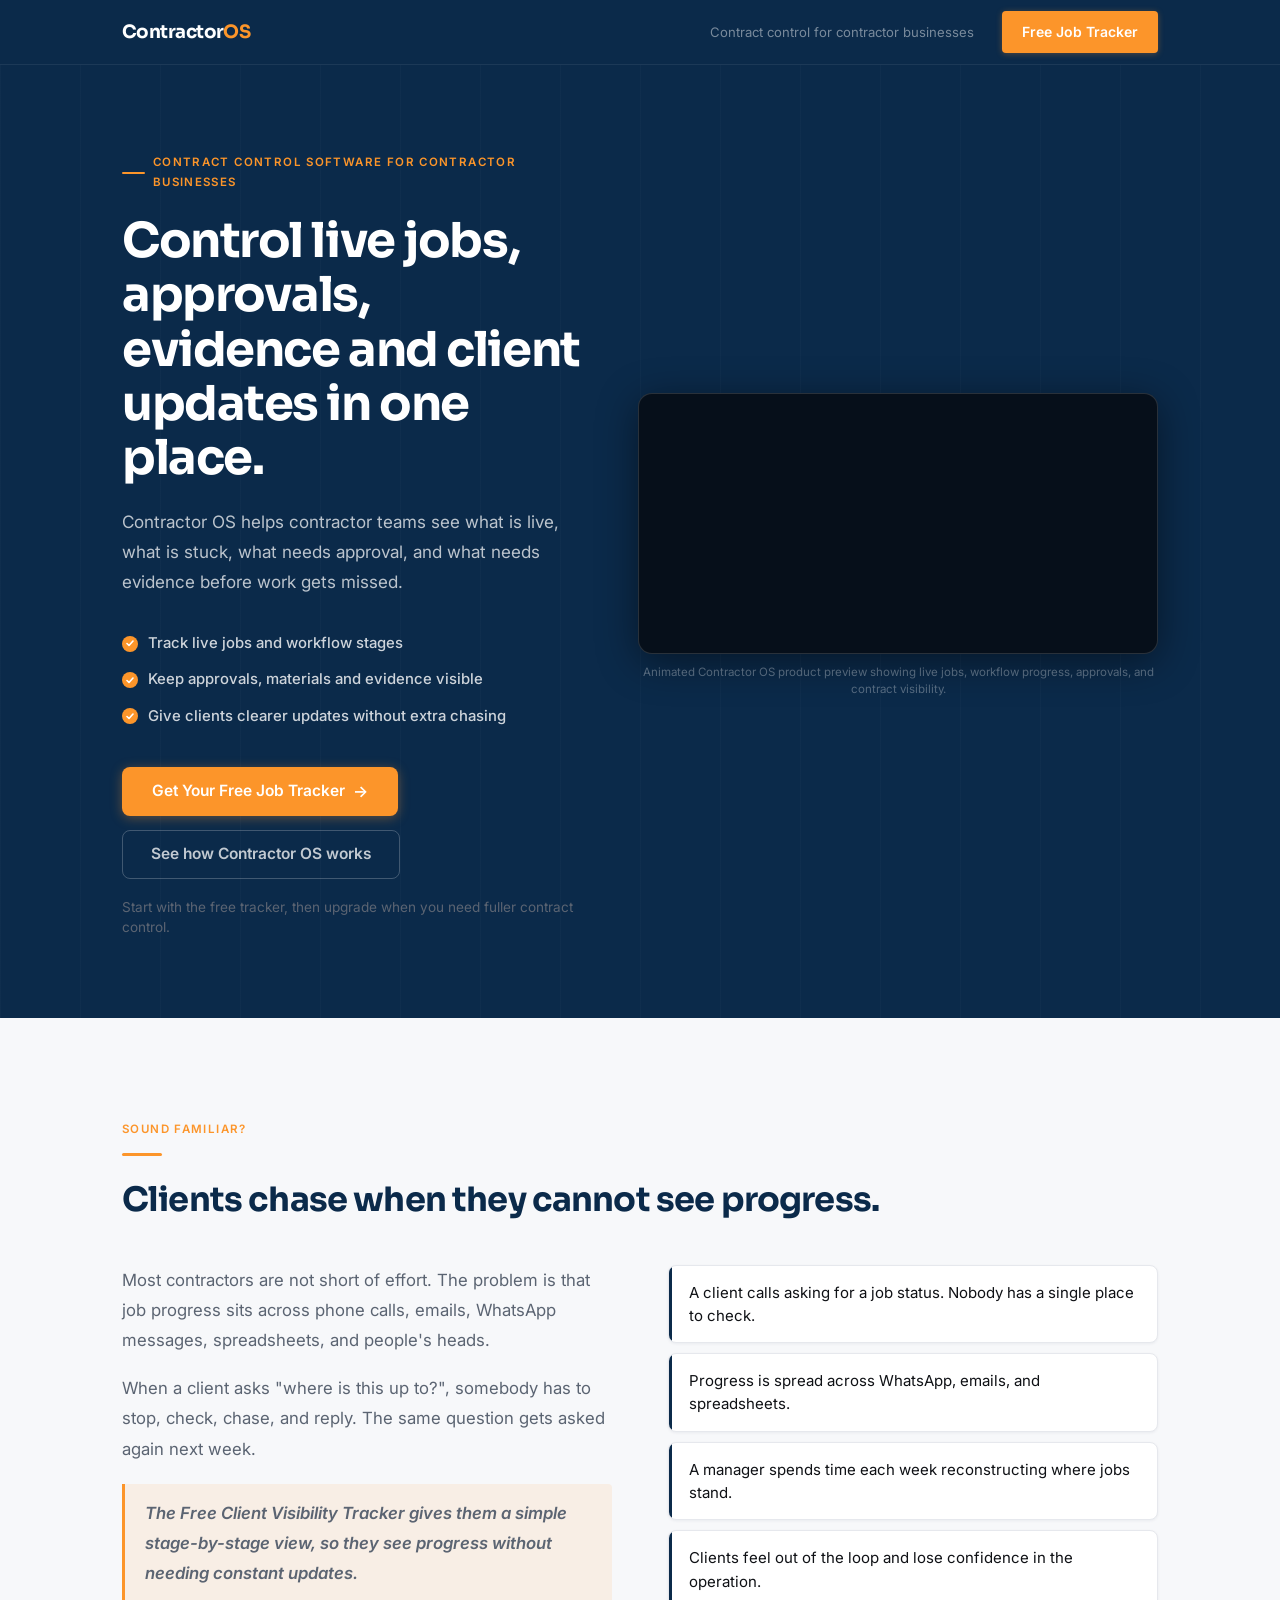
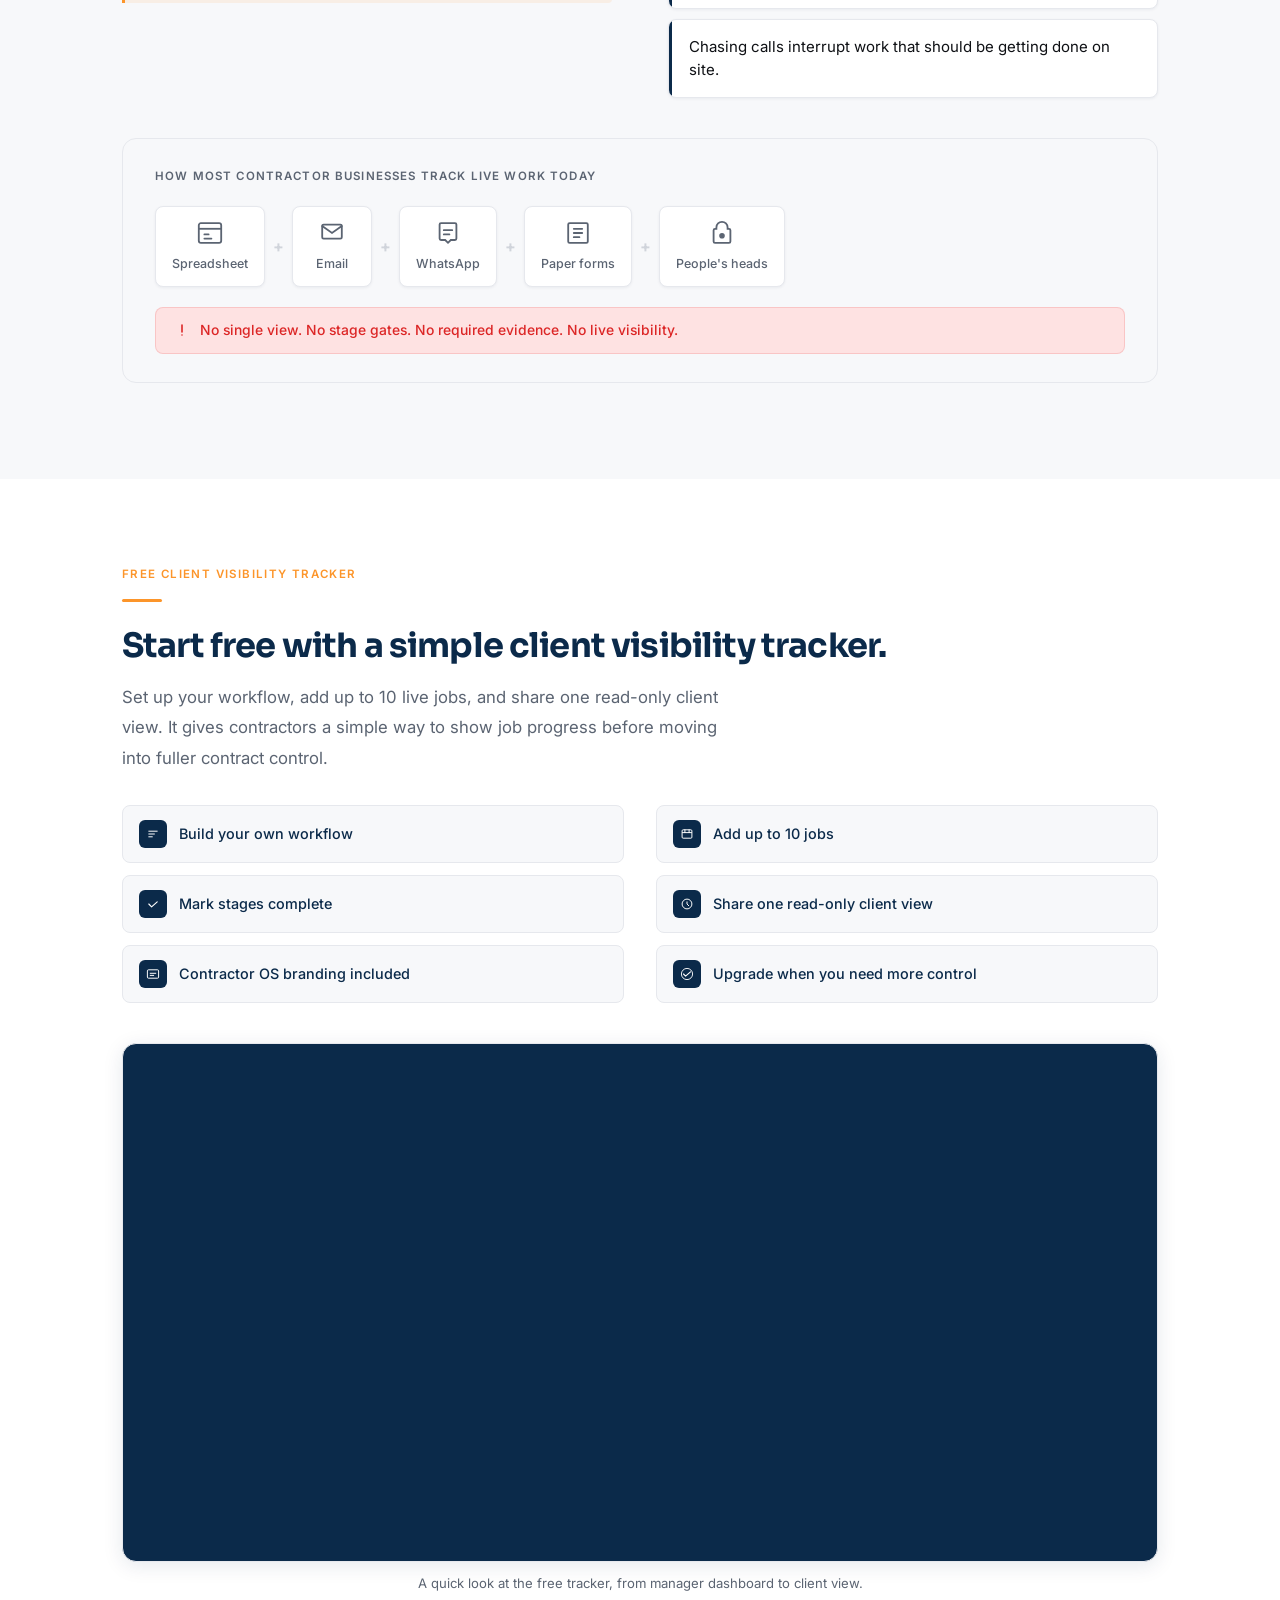
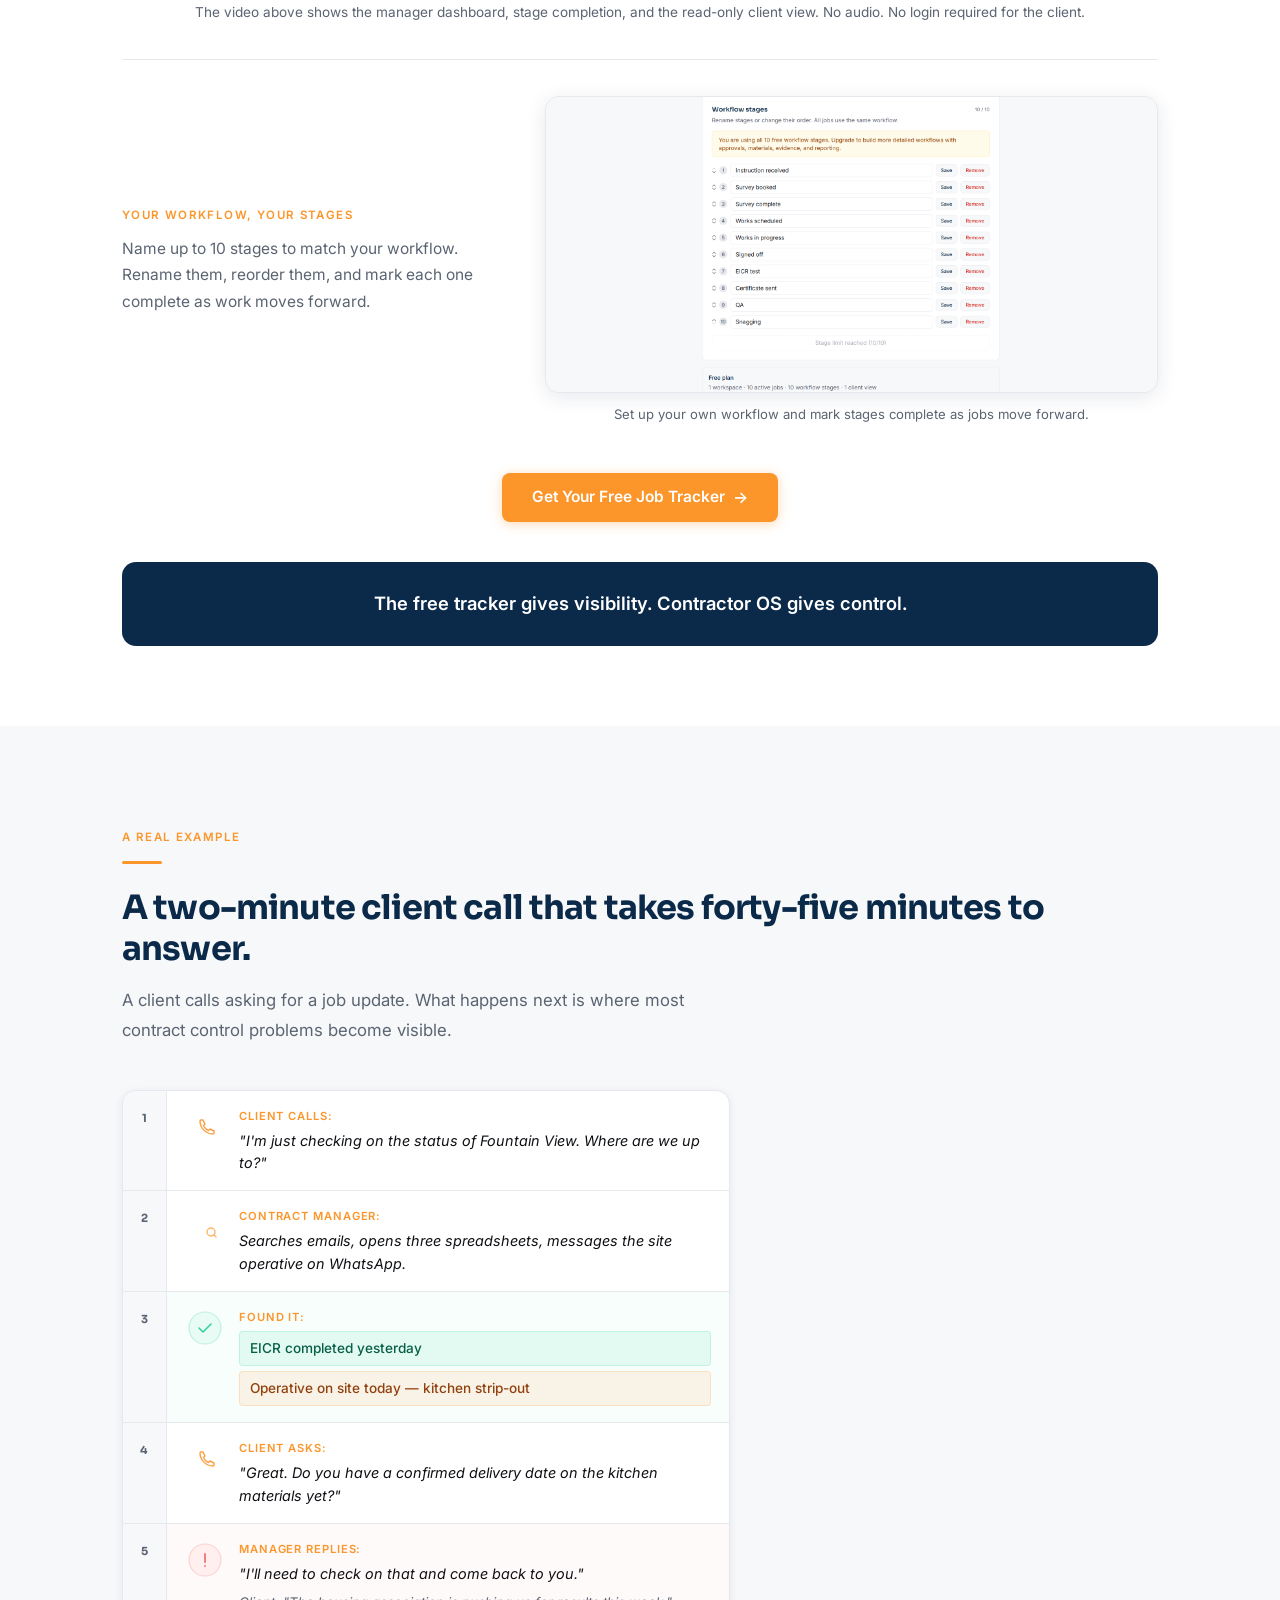
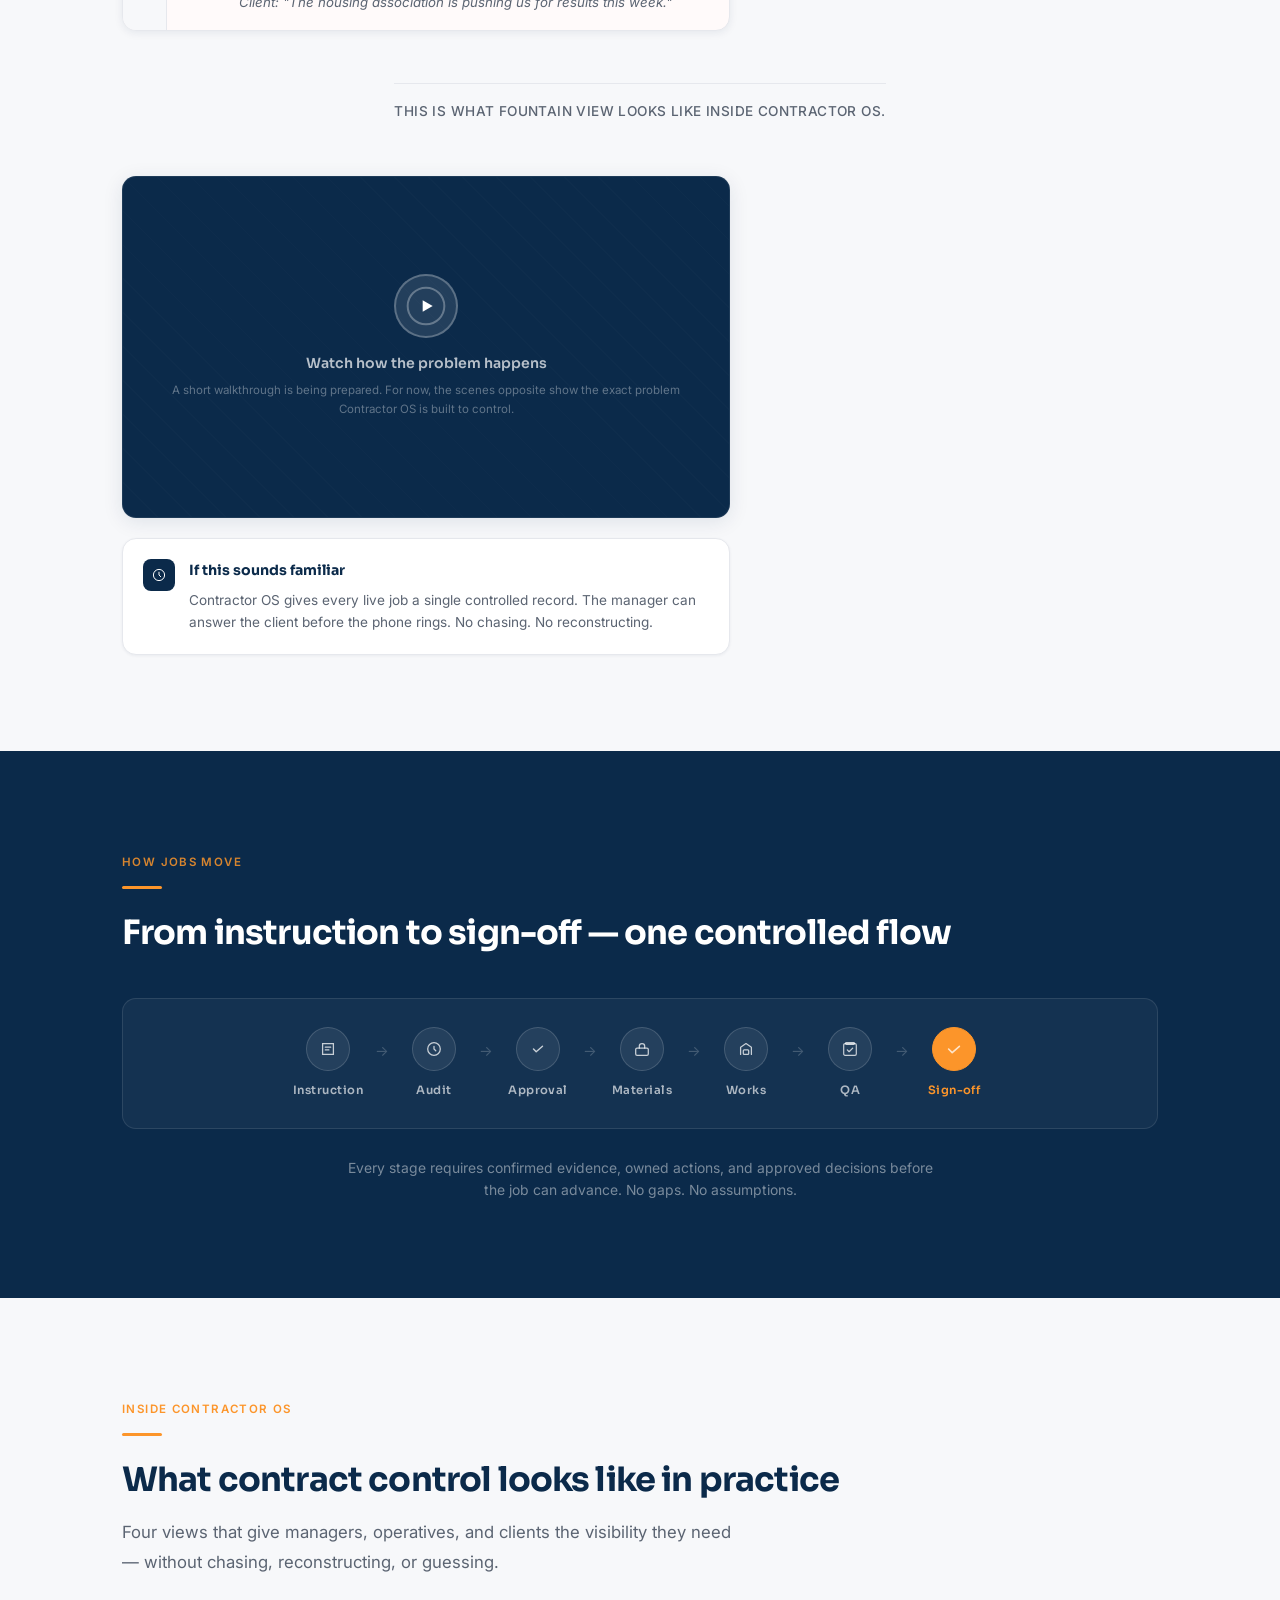
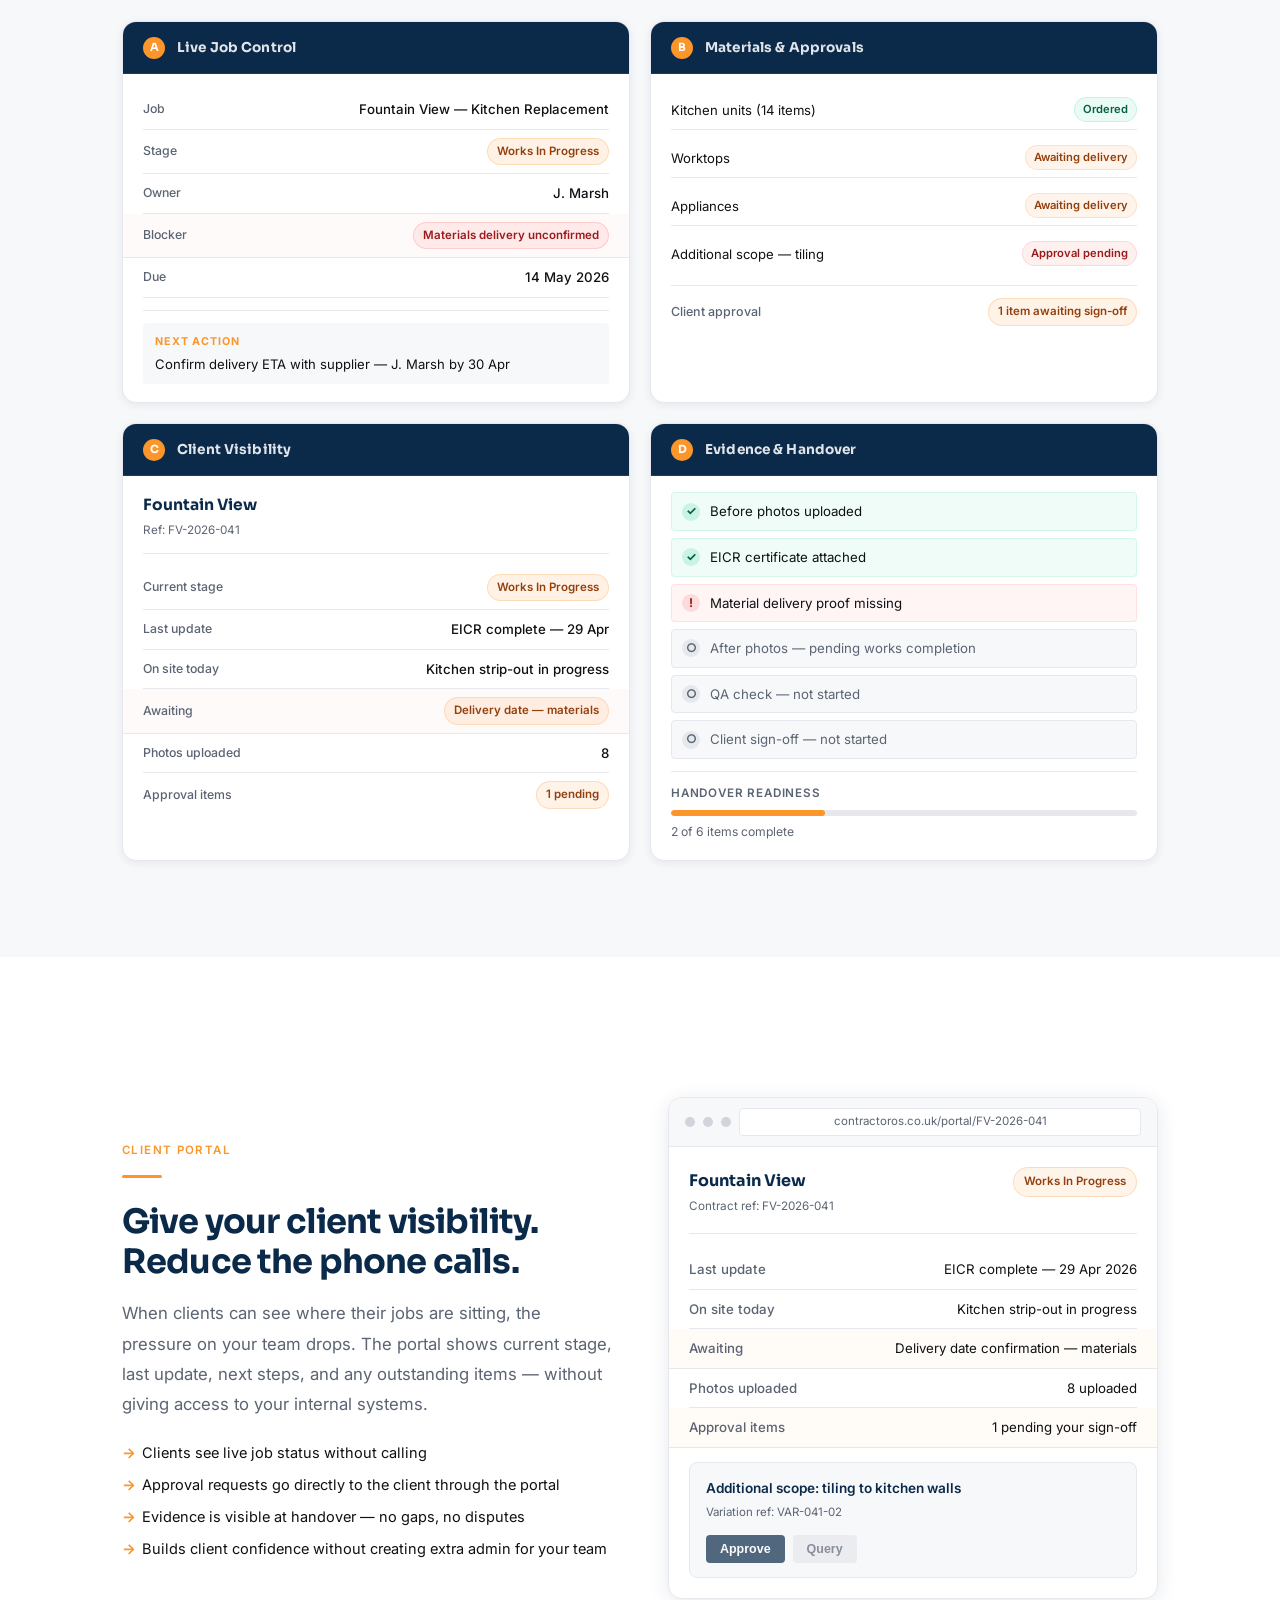
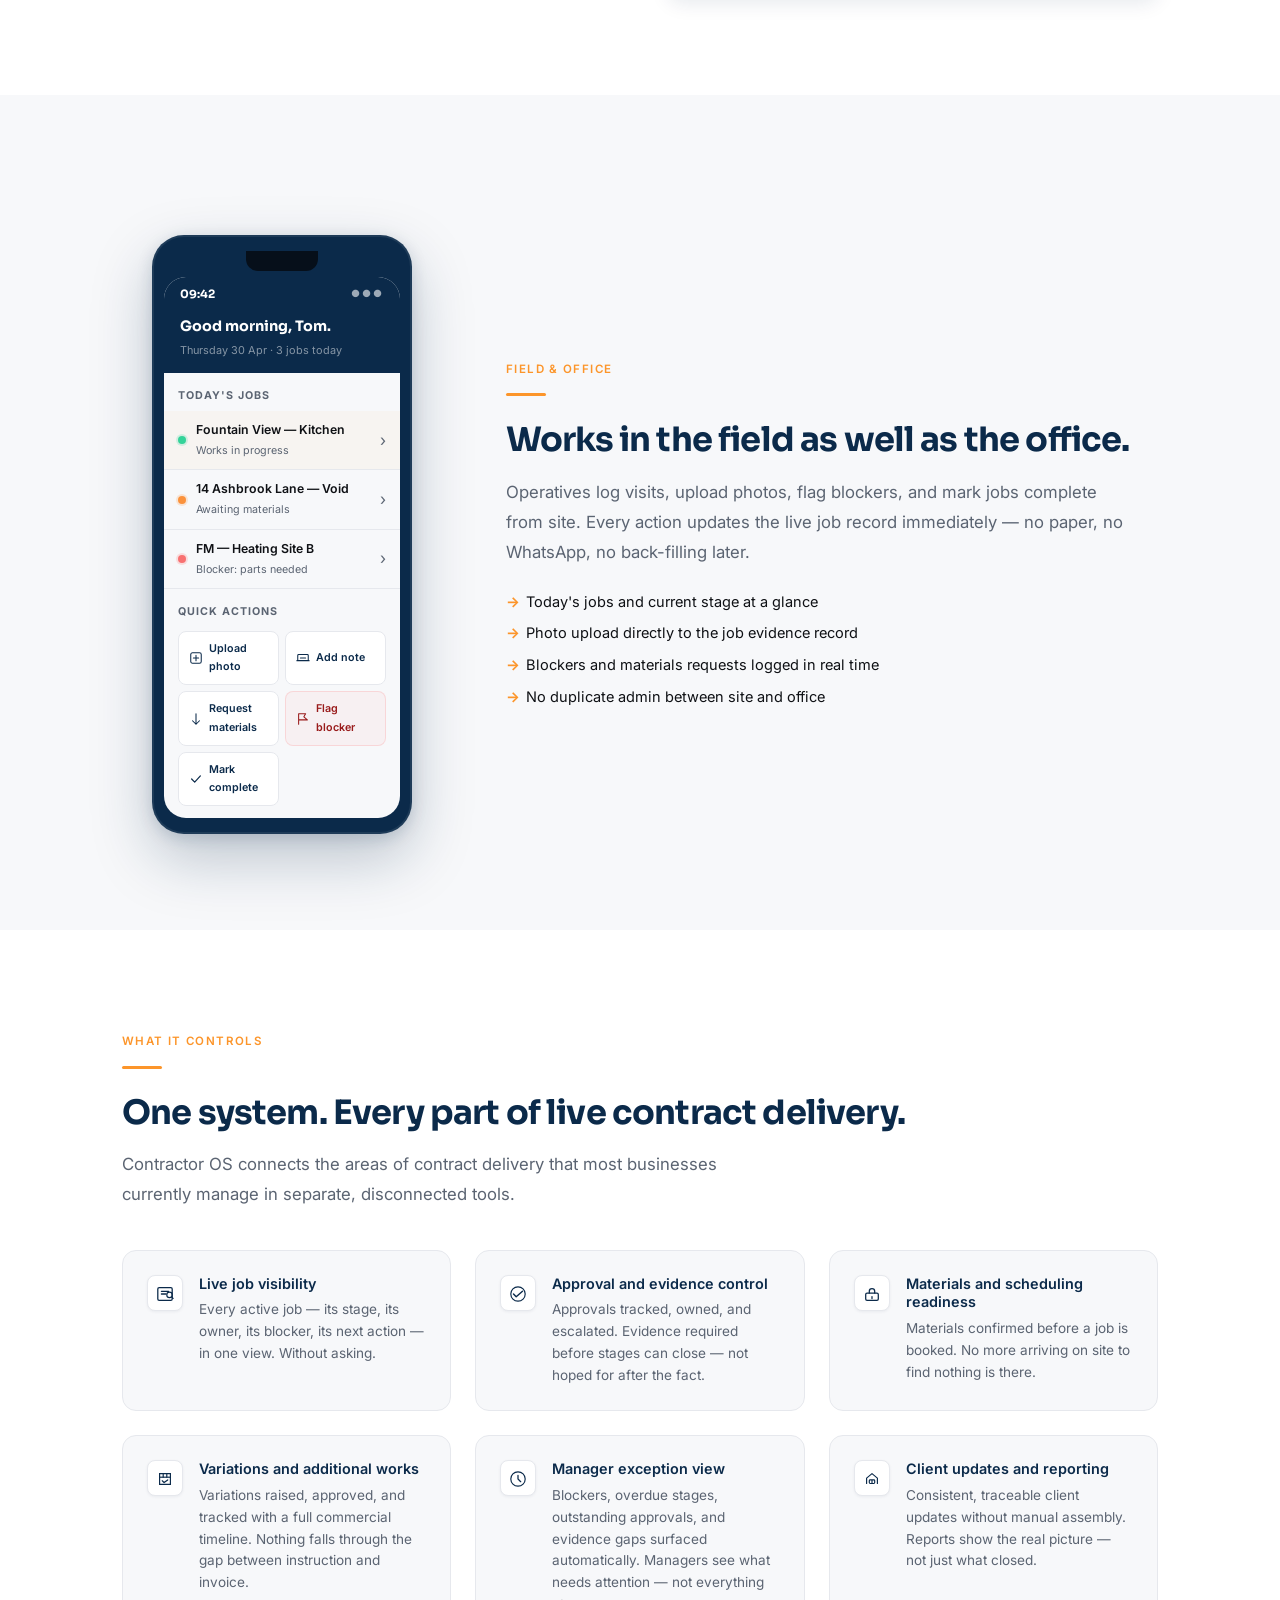
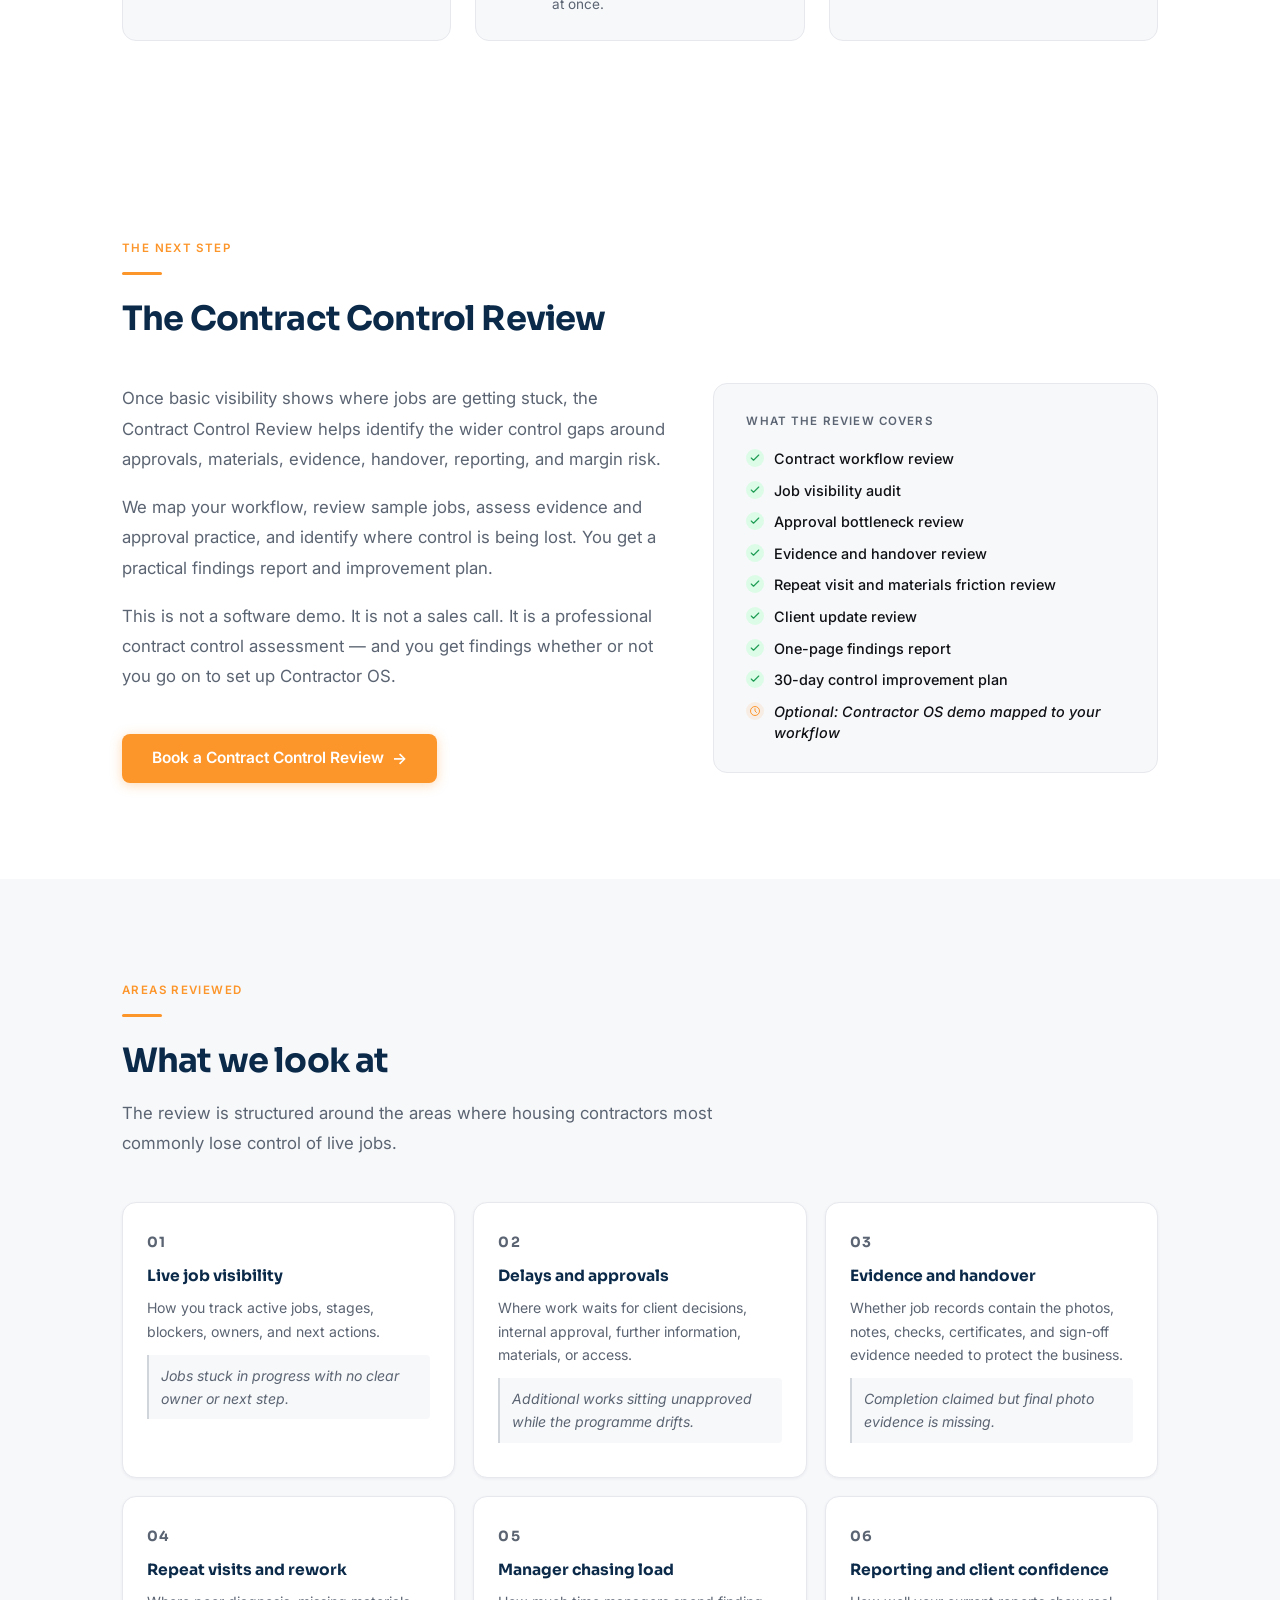
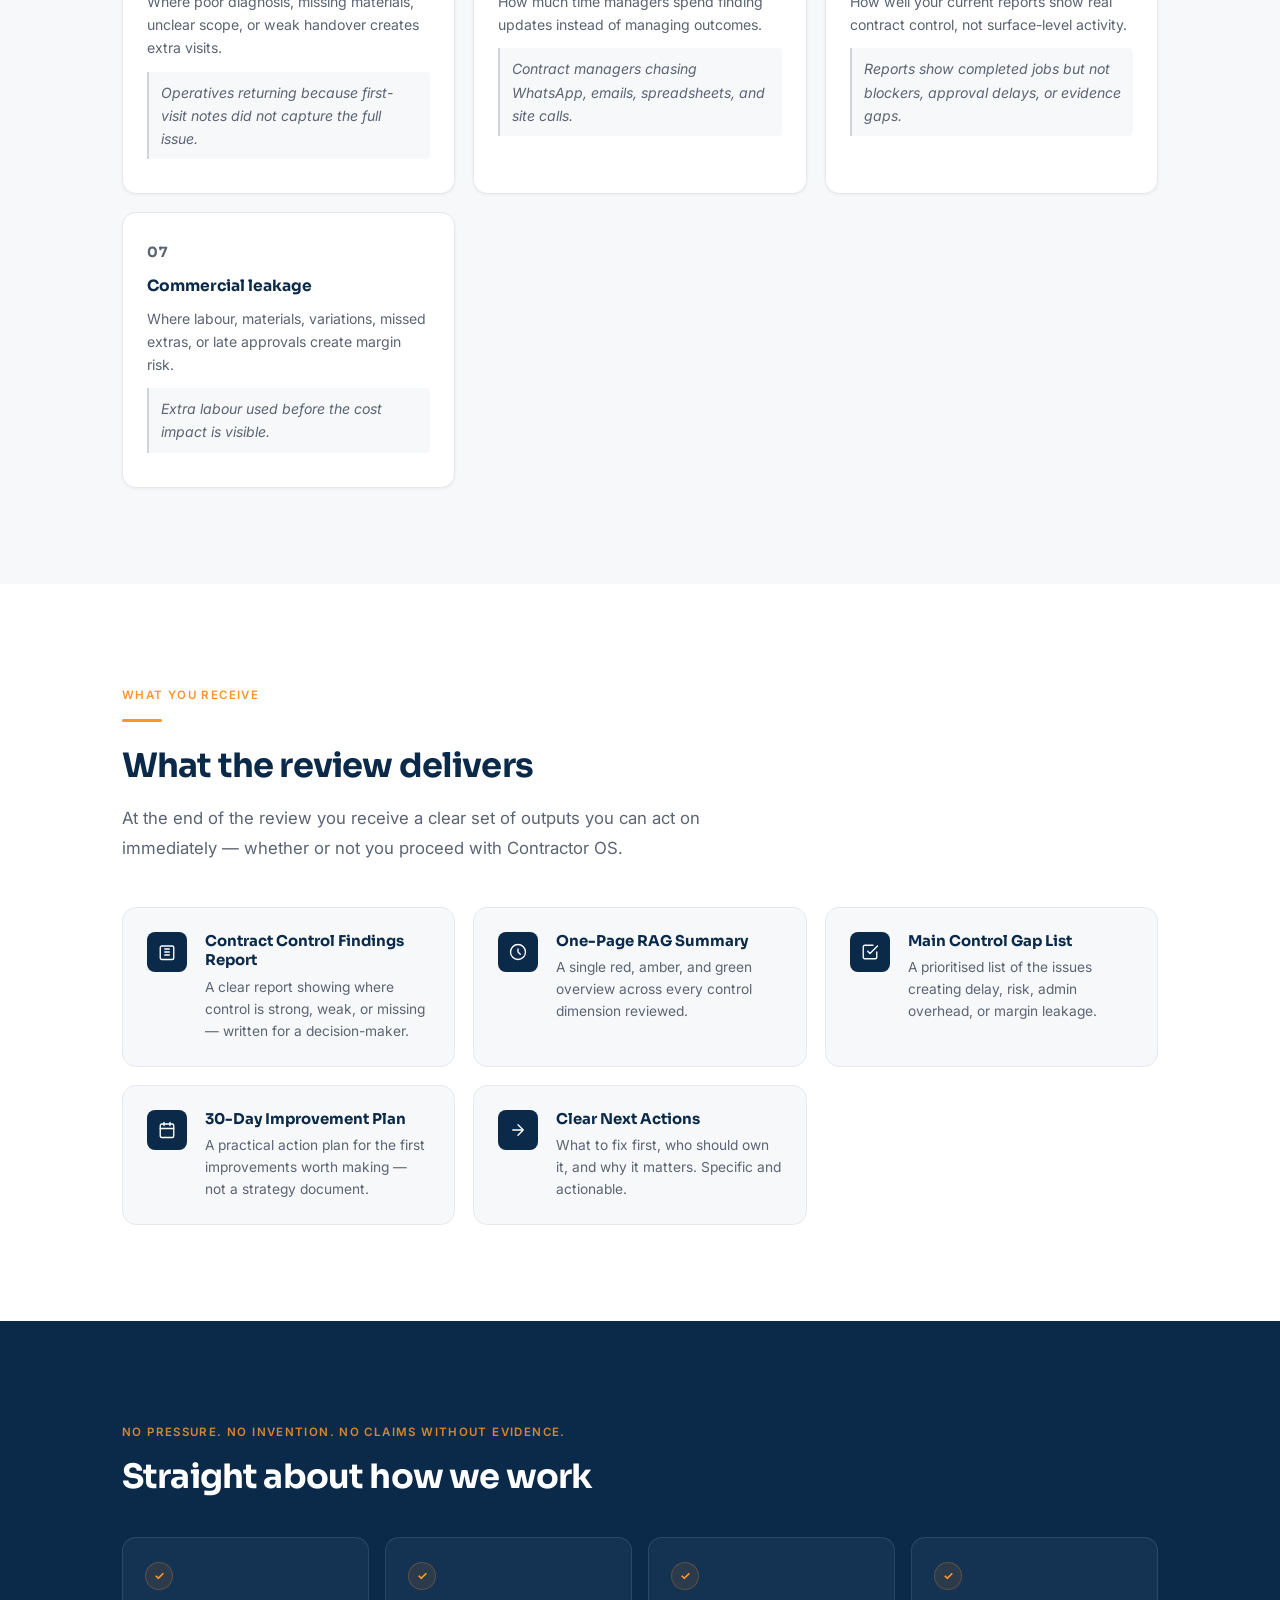
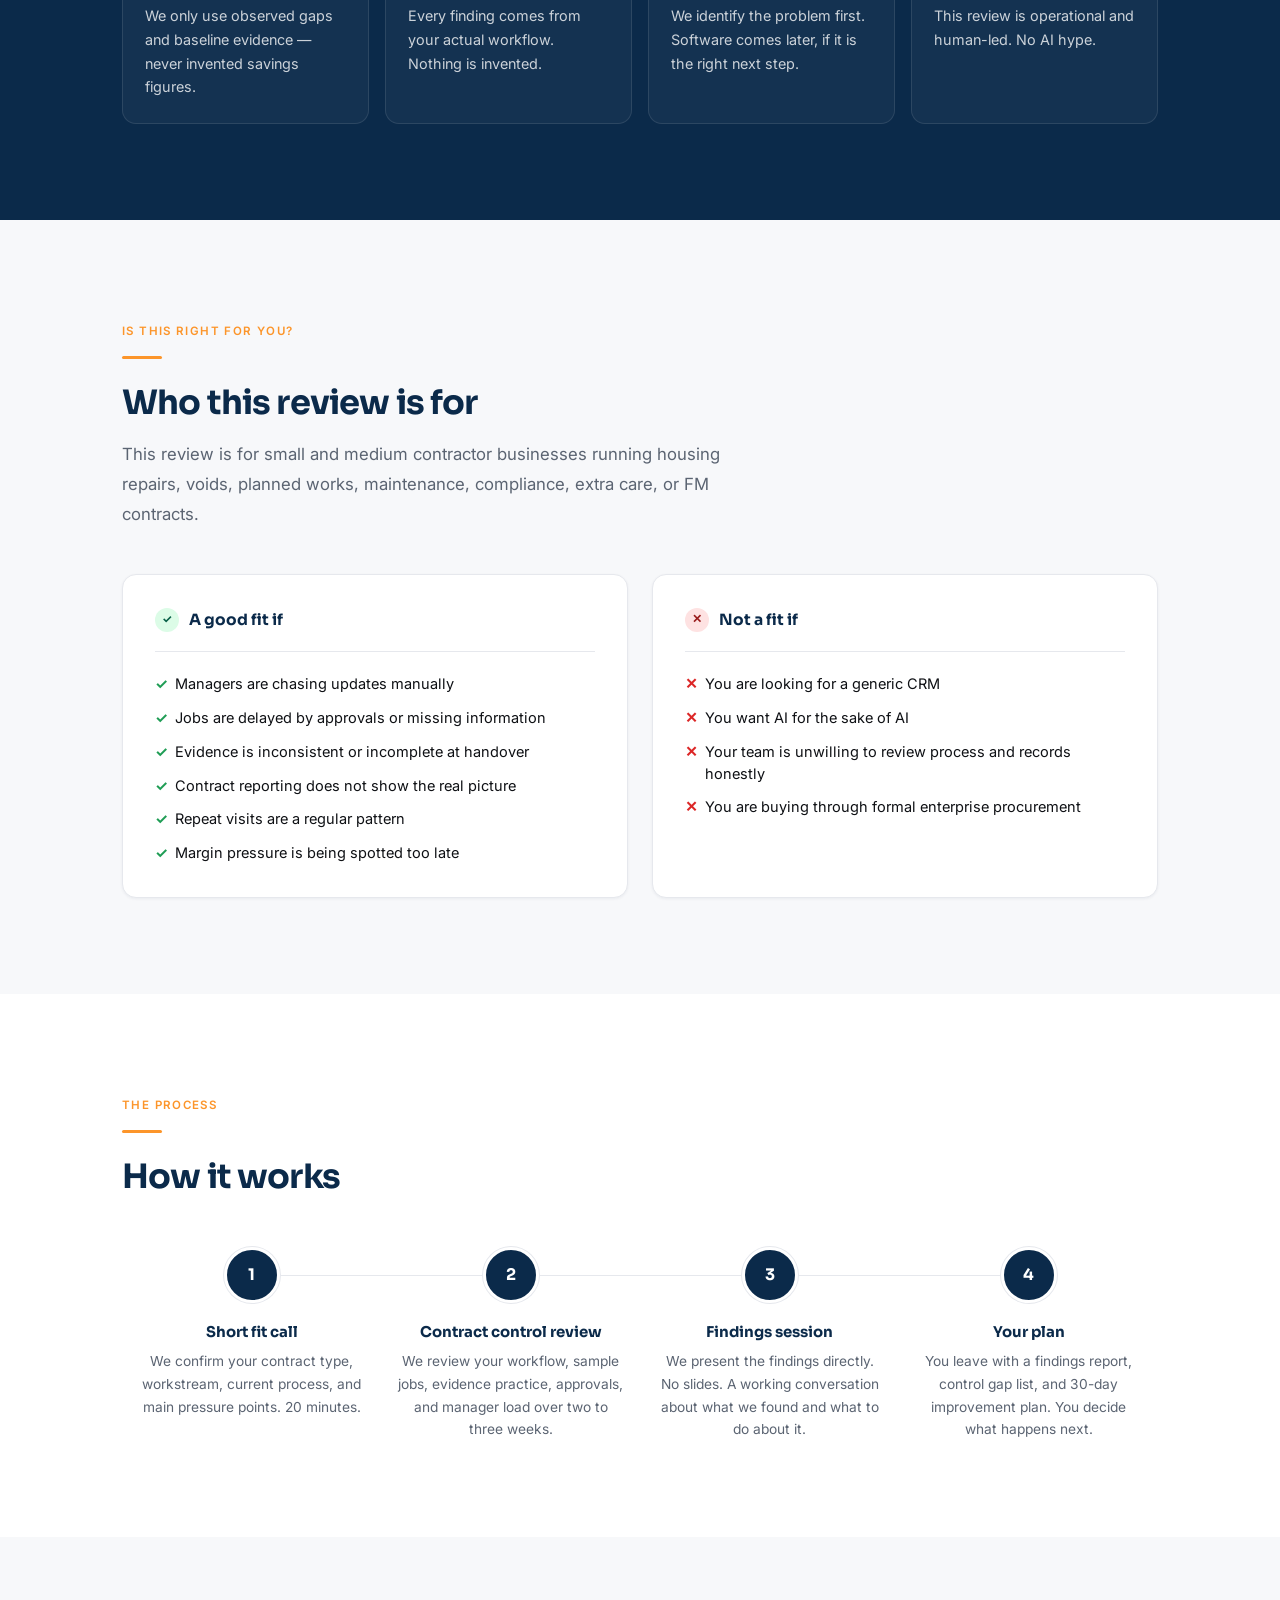
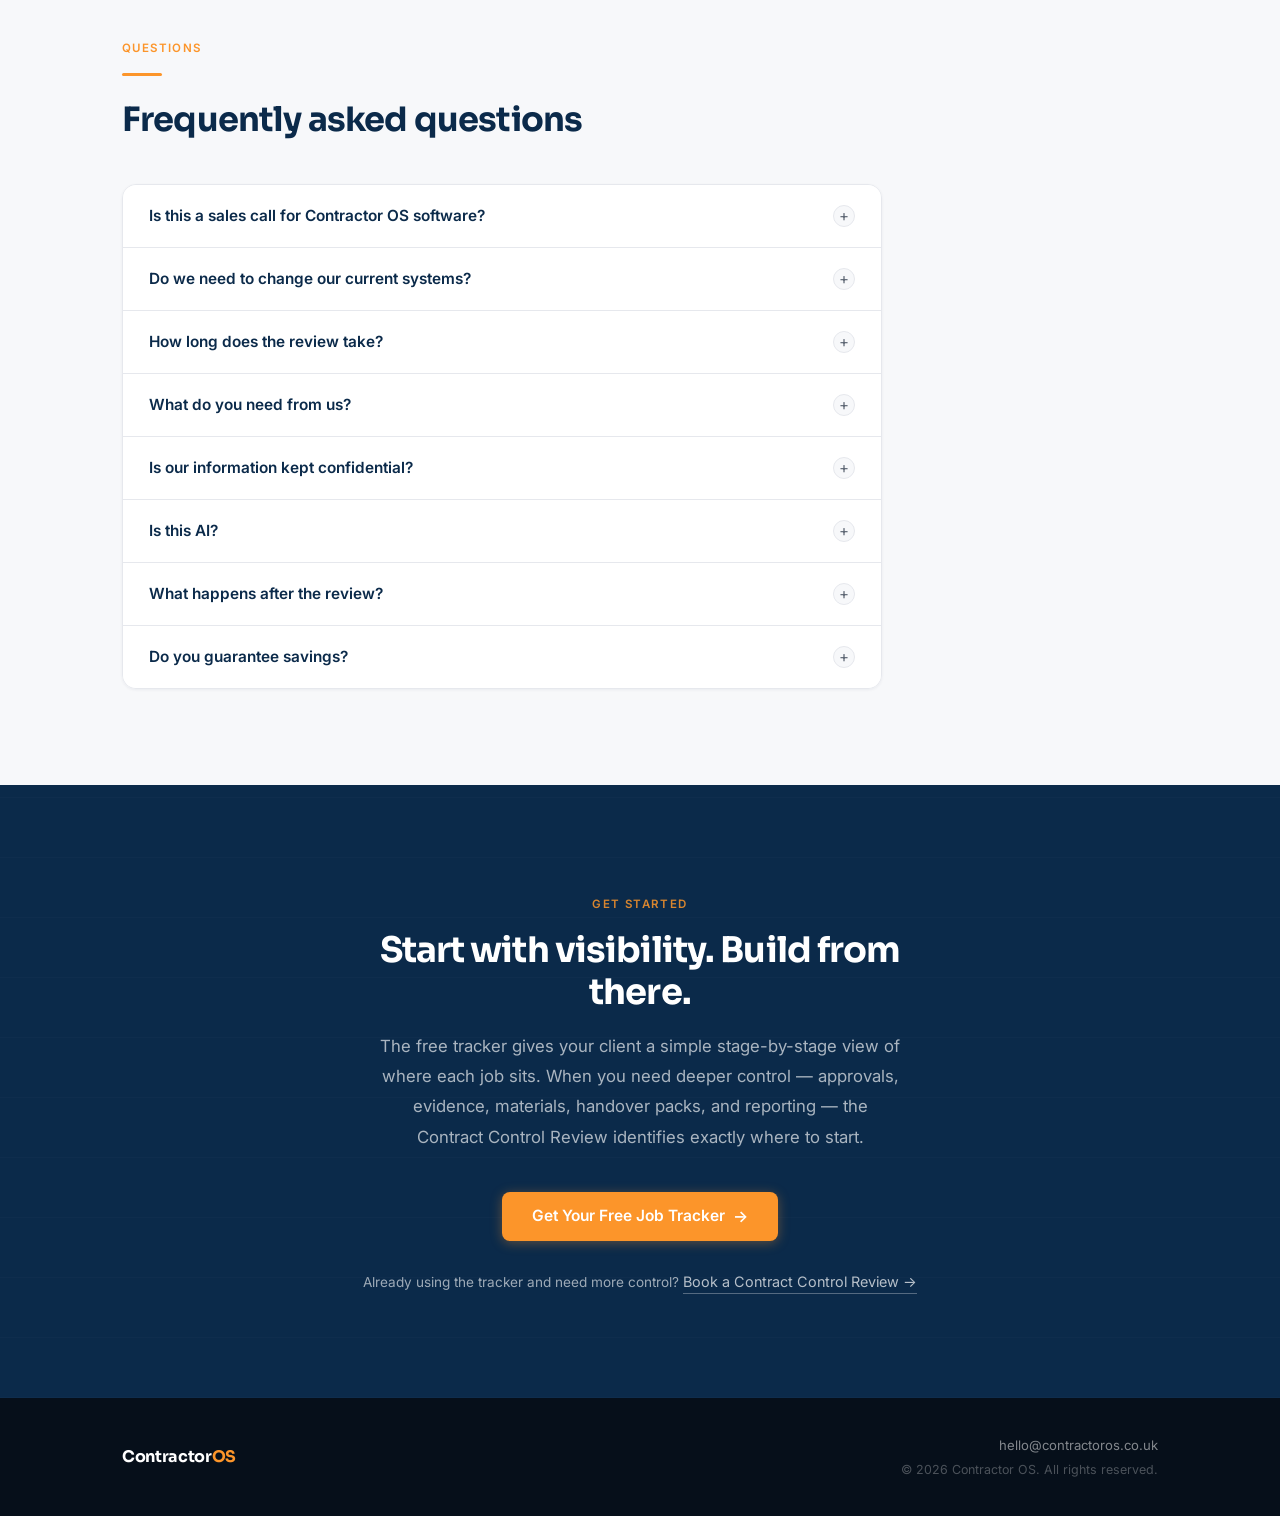
==== index.html @ 35da013b "Reposition hero around Contractor OS" ====
<!DOCTYPE html>
<html lang="en-GB">
<head>
  <meta charset="UTF-8">
  <meta name="viewport" content="width=device-width, initial-scale=1.0">
  <title>Contractor OS — Contract Control Software for Contractor Businesses</title>
  <meta name="description" content="Contractor OS helps contractor teams control live jobs, approvals, evidence and client updates in one place. Start free with the client visibility tracker.">
  <link rel="preconnect" href="https://fonts.googleapis.com">
  <link rel="preconnect" href="https://fonts.gstatic.com" crossorigin>
  <link rel="stylesheet" href="styles.css">
</head>
<body>

  <!-- ── Header ──────────────────────────────────────────────────────────── -->
  <header class="site-header" role="banner">
    <div class="container">
      <nav class="nav-inner" aria-label="Primary navigation">
        <a href="#" class="nav-logo" aria-label="Contractor OS home">
          Contractor<span>OS</span>
        </a>
        <div class="nav-right">
          <span class="nav-tagline">Contract control for contractor businesses</span>
          <a href="https://contractor-os-tracker.vercel.app/login"
             class="nav-cta" aria-label="Get your free job tracker">
            Free Job Tracker
          </a>
        </div>
        <button class="nav-toggle" id="nav-toggle"
                aria-expanded="false" aria-controls="nav-mobile-cta"
                aria-label="Open navigation">
          <span></span><span></span><span></span>
        </button>
      </nav>
    </div>
    <div class="nav-mobile-cta" id="nav-mobile-cta" aria-hidden="true">
      <a href="https://contractor-os-tracker.vercel.app/login"
         class="btn btn-primary" aria-label="Get your free job tracker">
        Get Your Free Job Tracker
      </a>
    </div>
  </header>


  <!-- ── Hero ────────────────────────────────────────────────────────────── -->
  <section class="hero" aria-labelledby="hero-heading">
    <div class="container">
      <div class="hero-layout">

        <!-- Left: Copy -->
        <div class="hero-copy">
          <span class="hero-eyebrow">Contract Control Software for Contractor Businesses</span>
          <h1 id="hero-heading">
            Control live jobs, approvals, evidence and client updates in one place.
          </h1>
          <p class="hero-sub">
            Contractor OS helps contractor teams see what is live, what is stuck, what needs approval, and what needs evidence before work gets missed.
          </p>
          <ul class="hero-bullets" aria-label="Contractor OS features">
            <li>Track live jobs and workflow stages</li>
            <li>Keep approvals, materials and evidence visible</li>
            <li>Give clients clearer updates without extra chasing</li>
          </ul>
          <div class="hero-ctas">
            <a href="https://contractor-os-tracker.vercel.app/login"
               class="btn btn-primary btn-arrow" aria-label="Get your free job tracker">
              Get Your Free Job Tracker
            </a>
            <a href="#cos-controls"
               class="btn btn-secondary" aria-label="See how Contractor OS works">
              See how Contractor OS works
            </a>
          </div>
          <p class="hero-cta-sub">Start with the free tracker, then upgrade when you need fuller contract control.</p>
        </div>

        <!-- Right: Product video -->
        <div class="hero-visual">
          <figure class="hero-video-card" aria-label="Contractor OS product preview">
            <video class="hero-video" autoplay muted loop playsinline preload="metadata">
              <source src="assets/videos/contractor-os-hero-cinematic.mp4" type="video/mp4">
              Your browser does not support the video tag.
            </video>
          </figure>
          <p class="hero-video-desc">Animated Contractor OS product preview showing live jobs, workflow progress, approvals, and contract visibility.</p>
        </div>

      </div>
    </div>
  </section>


  <!-- ── Problem / Broken workflow ────────────────────────────────────────── -->
  <section class="problem" aria-labelledby="problem-heading">
    <div class="container">
      <p class="section-label">Sound Familiar?</p>
      <div class="section-divider" aria-hidden="true"></div>
      <h2 class="section-title" id="problem-heading">
        Clients chase when they cannot see progress.
      </h2>
      <div class="problem-inner">
        <div class="problem-copy">
          <p>Most contractors are not short of effort. The problem is that job progress sits across phone calls, emails, WhatsApp messages, spreadsheets, and people's heads.</p>
          <p>When a client asks "where is this up to?", somebody has to stop, check, chase, and reply. The same question gets asked again next week.</p>
          <p class="problem-truth">The Free Client Visibility Tracker gives them a simple stage-by-stage view, so they see progress without needing constant updates.</p>
        </div>
        <ul class="problem-list" aria-label="Common job update problems">
          <li class="problem-item">
            A client calls asking for a job status. Nobody has a single place to check.
          </li>
          <li class="problem-item">
            Progress is spread across WhatsApp, emails, and spreadsheets.
          </li>
          <li class="problem-item">
            A manager spends time each week reconstructing where jobs stand.
          </li>
          <li class="problem-item">
            Clients feel out of the loop and lose confidence in the operation.
          </li>
          <li class="problem-item">
            Chasing calls interrupt work that should be getting done on site.
          </li>
        </ul>
      </div>

      <!-- Broken workflow diagram -->
      <div class="broken-workflow" aria-label="How contract work is tracked today in most businesses">
        <p class="broken-workflow-label">How most contractor businesses track live work today</p>
        <div class="broken-tools" role="list" aria-label="Scattered tracking tools">
          <div class="broken-tool" role="listitem">
            <div class="bt-icon" aria-hidden="true">
              <svg viewBox="0 0 20 20" fill="none"><rect x="2" y="3" width="16" height="14" rx="1.5" stroke="currentColor" stroke-width="1.3"/><path d="M2 7h16" stroke="currentColor" stroke-width="1.3"/><path d="M6 11h3M6 14h5" stroke="currentColor" stroke-width="1.3" stroke-linecap="round"/></svg>
            </div>
            <span>Spreadsheet</span>
          </div>
          <div class="broken-connector" aria-hidden="true">+</div>
          <div class="broken-tool" role="listitem">
            <div class="bt-icon" aria-hidden="true">
              <svg viewBox="0 0 20 20" fill="none"><path d="M4 4h12a1 1 0 0 1 1 1v8a1 1 0 0 1-1 1H4a1 1 0 0 1-1-1V5a1 1 0 0 1 1-1z" stroke="currentColor" stroke-width="1.3"/><path d="M3 5l7 5 7-5" stroke="currentColor" stroke-width="1.3" stroke-linecap="round"/></svg>
            </div>
            <span>Email</span>
          </div>
          <div class="broken-connector" aria-hidden="true">+</div>
          <div class="broken-tool" role="listitem">
            <div class="bt-icon" aria-hidden="true">
              <svg viewBox="0 0 20 20" fill="none"><path d="M15 3H5a1 1 0 0 0-1 1v10a1 1 0 0 0 1 1h3l2 2 2-2h3a1 1 0 0 0 1-1V4a1 1 0 0 0-1-1z" stroke="currentColor" stroke-width="1.3"/><path d="M7 8h6M7 11h4" stroke="currentColor" stroke-width="1.3" stroke-linecap="round"/></svg>
            </div>
            <span>WhatsApp</span>
          </div>
          <div class="broken-connector" aria-hidden="true">+</div>
          <div class="broken-tool" role="listitem">
            <div class="bt-icon" aria-hidden="true">
              <svg viewBox="0 0 20 20" fill="none"><path d="M4 3h12a1 1 0 0 1 1 1v12a1 1 0 0 1-1 1H4a1 1 0 0 1-1-1V4a1 1 0 0 1 1-1z" stroke="currentColor" stroke-width="1.3"/><path d="M7 7h6M7 10h6M7 13h4" stroke="currentColor" stroke-width="1.3" stroke-linecap="round"/></svg>
            </div>
            <span>Paper forms</span>
          </div>
          <div class="broken-connector" aria-hidden="true">+</div>
          <div class="broken-tool" role="listitem">
            <div class="bt-icon" aria-hidden="true">
              <svg viewBox="0 0 20 20" fill="none"><path d="M10 2a4 4 0 0 0-4 4v1H5a1 1 0 0 0-1 1v8a1 1 0 0 0 1 1h10a1 1 0 0 0 1-1V8a1 1 0 0 0-1-1h-1V6a4 4 0 0 0-4-4z" stroke="currentColor" stroke-width="1.3"/><circle cx="10" cy="12" r="1.5" fill="currentColor"/></svg>
            </div>
            <span>People's heads</span>
          </div>
        </div>
        <div class="broken-result" aria-hidden="true">
          <div class="broken-result-inner">
            <svg viewBox="0 0 16 16" fill="none" aria-hidden="true"><path d="M8 2v7M8 12h.01" stroke="currentColor" stroke-width="1.6" stroke-linecap="round"/></svg>
            No single view. No stage gates. No required evidence. No live visibility.
          </div>
        </div>
      </div>

    </div>
  </section>


  <!-- ── Free Tracker ───────────────────────────────────────────────────── -->
  <section class="free-tracker" aria-labelledby="tracker-heading">
    <div class="container">
      <p class="section-label">Free Client Visibility Tracker</p>
      <div class="section-divider" aria-hidden="true"></div>
      <h2 class="section-title" id="tracker-heading">Start free with a simple client visibility tracker.</h2>
      <p class="section-body">
        Set up your workflow, add up to 10 live jobs, and share one read-only client view. It gives contractors a simple way to show job progress before moving into fuller contract control.
      </p>

      <!-- Feature list -->
      <ul class="tracker-features" aria-label="Free tracker features">
        <li class="tracker-feature">
          <div class="tf-icon" aria-hidden="true">
            <svg viewBox="0 0 20 20" fill="none"><path d="M4 6h12M4 10h8M4 14h5" stroke="currentColor" stroke-width="1.4" stroke-linecap="round"/></svg>
          </div>
          <span>Build your own workflow</span>
        </li>
        <li class="tracker-feature">
          <div class="tf-icon" aria-hidden="true">
            <svg viewBox="0 0 20 20" fill="none"><rect x="3" y="4" width="14" height="12" rx="1.5" stroke="currentColor" stroke-width="1.4"/><path d="M3 8h14" stroke="currentColor" stroke-width="1.4"/><path d="M7 4V8M13 4V8" stroke="currentColor" stroke-width="1.4" stroke-linecap="round"/></svg>
          </div>
          <span>Add up to 10 jobs</span>
        </li>
        <li class="tracker-feature">
          <div class="tf-icon" aria-hidden="true">
            <svg viewBox="0 0 20 20" fill="none"><path d="M4 10l4 4 8-7" stroke="currentColor" stroke-width="1.6" stroke-linecap="round" stroke-linejoin="round"/></svg>
          </div>
          <span>Mark stages complete</span>
        </li>
        <li class="tracker-feature">
          <div class="tf-icon" aria-hidden="true">
            <svg viewBox="0 0 20 20" fill="none"><circle cx="10" cy="10" r="7" stroke="currentColor" stroke-width="1.4"/><path d="M10 7v3l2.5 2.5" stroke="currentColor" stroke-width="1.4" stroke-linecap="round"/></svg>
          </div>
          <span>Share one read-only client view</span>
        </li>
        <li class="tracker-feature">
          <div class="tf-icon" aria-hidden="true">
            <svg viewBox="0 0 20 20" fill="none"><rect x="2" y="4" width="16" height="12" rx="1.5" stroke="currentColor" stroke-width="1.4"/><path d="M6 9h8M6 12h5" stroke="currentColor" stroke-width="1.4" stroke-linecap="round"/></svg>
          </div>
          <span>Contractor OS branding included</span>
        </li>
        <li class="tracker-feature">
          <div class="tf-icon" aria-hidden="true">
            <svg viewBox="0 0 20 20" fill="none"><path d="M5 10l3 3 7-6" stroke="currentColor" stroke-width="1.6" stroke-linecap="round" stroke-linejoin="round"/><path d="M10 2a8 8 0 1 1 0 16A8 8 0 0 1 10 2z" stroke="currentColor" stroke-width="1.3"/></svg>
          </div>
          <span>Upgrade when you need more control</span>
        </li>
      </ul>

      <!-- Video: desktop/tablet -->
      <figure class="tracker-video-card" aria-label="Video walkthrough of the Free Client Visibility Tracker">
        <div class="tracker-video-frame">
          <video
            class="tracker-video tracker-video--desktop"
            src="assets/videos/contractor-os-website-hero-v1.mp4"
            autoplay muted loop playsinline preload="metadata"
            aria-hidden="true"
          ></video>
          <video
            class="tracker-video tracker-video--mobile"
            src="assets/videos/contractor-os-mobile-hero-v1.mp4"
            autoplay muted loop playsinline preload="metadata"
            aria-hidden="true"
          ></video>
        </div>
        <figcaption class="tracker-video-caption">
          A quick look at the free tracker, from manager dashboard to client view.
        </figcaption>
      </figure>

      <p class="tracker-video-desc">
        The video above shows the manager dashboard, stage completion, and the read-only client view. No audio. No login required for the client.
      </p>

      <!-- Workflow stages screenshot (retained — shows stage editor clearly) -->
      <div class="tracker-stages-block">
        <div class="tracker-stages-copy">
          <p class="tracker-stages-label">Your workflow, your stages</p>
          <p class="tracker-stages-body">Name up to 10 stages to match your workflow. Rename them, reorder them, and mark each one complete as work moves forward.</p>
        </div>
        <figure class="tracker-screen-card tracker-screen-card--stages">
          <div class="tracker-screen-frame">
            <img
              src="assets/brand/screenshots/tracker-settings-stages-bottom-v1.png"
              alt="Settings screen showing 10 workflow stages: Instruction received, Survey booked, Survey complete, Works scheduled, Works in progress, Signed off, EICR test, Certificate sent, QA, Snagging"
              loading="lazy"
              width="1536"
              height="900"
            >
          </div>
          <figcaption>Set up your own workflow and mark stages complete as jobs move forward.</figcaption>
        </figure>
      </div>

      <div class="tracker-cta-row">
        <a href="https://contractor-os-tracker.vercel.app/login"
           class="btn btn-primary btn-arrow" aria-label="Get your free job tracker">
          Get Your Free Job Tracker
        </a>
      </div>

      <div class="tracker-bridge" aria-label="Bridge to Contractor OS">
        <p>The free tracker gives visibility. Contractor OS gives control.</p>
      </div>
    </div>
  </section>


  <!-- ── Video explainer ─────────────────────────────────────────────────── -->
  <section class="video-explainer" aria-labelledby="video-heading">
    <div class="container">
      <p class="section-label">A Real Example</p>
      <div class="section-divider" aria-hidden="true"></div>
      <h2 class="section-title" id="video-heading">
        A two-minute client call that takes forty-five minutes to answer.
      </h2>
      <p class="section-body">
        A client calls asking for a job update. What happens next is where most contract control problems become visible.
      </p>

      <div class="video-layout">

        <!-- Left: Storyboard scenes -->
        <div class="storyboard">

          <div class="scene">
            <div class="scene-num" aria-hidden="true">1</div>
            <div class="scene-content">
              <div class="scene-visual scene-phone">
                <svg viewBox="0 0 40 40" fill="none" aria-hidden="true">
                  <rect x="4" y="4" width="32" height="32" rx="16" fill="rgba(255,255,255,0.06)" stroke="rgba(255,255,255,0.15)" stroke-width="1.2"/>
                  <path d="M15 14c0-.6.4-1 1-1h2l2 4-1.5 1.5s1 2 2 3 3 2 3 2L25 22l4 2v2c0 .6-.4 1-1 1-7 0-13-6-13-13z" stroke="rgba(252,149,42,0.9)" stroke-width="1.4" fill="none" stroke-linecap="round" stroke-linejoin="round"/>
                </svg>
              </div>
              <div class="scene-text">
                <p class="scene-caller">Client calls:</p>
                <p class="scene-quote">"I'm just checking on the status of Fountain View. Where are we up to?"</p>
              </div>
            </div>
          </div>

          <div class="scene">
            <div class="scene-num" aria-hidden="true">2</div>
            <div class="scene-content">
              <div class="scene-visual scene-search">
                <svg viewBox="0 0 40 40" fill="none" aria-hidden="true">
                  <rect x="4" y="4" width="32" height="32" rx="16" fill="rgba(255,255,255,0.06)" stroke="rgba(255,255,255,0.15)" stroke-width="1.2"/>
                  <rect x="12" y="14" width="16" height="2.5" rx="1" fill="rgba(255,255,255,0.2)"/>
                  <rect x="12" y="19" width="10" height="2" rx="1" fill="rgba(255,255,255,0.12)"/>
                  <circle cx="26" cy="25" r="4" stroke="rgba(252,149,42,0.7)" stroke-width="1.4"/>
                  <path d="M29 28l2 2" stroke="rgba(252,149,42,0.7)" stroke-width="1.4" stroke-linecap="round"/>
                </svg>
              </div>
              <div class="scene-text">
                <p class="scene-caller">Contract manager:</p>
                <p class="scene-quote">Searches emails, opens three spreadsheets, messages the site operative on WhatsApp.</p>
              </div>
            </div>
          </div>

          <div class="scene scene-found">
            <div class="scene-num" aria-hidden="true">3</div>
            <div class="scene-content">
              <div class="scene-visual scene-check">
                <svg viewBox="0 0 40 40" fill="none" aria-hidden="true">
                  <rect x="4" y="4" width="32" height="32" rx="16" fill="rgba(52,211,153,0.08)" stroke="rgba(52,211,153,0.25)" stroke-width="1.2"/>
                  <path d="M14 20l4 4 8-8" stroke="#34d399" stroke-width="1.6" stroke-linecap="round" stroke-linejoin="round"/>
                </svg>
              </div>
              <div class="scene-text">
                <p class="scene-caller">Found it:</p>
                <div class="scene-status-list">
                  <div class="scene-status-item status-done">EICR completed yesterday</div>
                  <div class="scene-status-item status-active">Operative on site today — kitchen strip-out</div>
                </div>
              </div>
            </div>
          </div>

          <div class="scene">
            <div class="scene-num" aria-hidden="true">4</div>
            <div class="scene-content">
              <div class="scene-visual scene-phone">
                <svg viewBox="0 0 40 40" fill="none" aria-hidden="true">
                  <rect x="4" y="4" width="32" height="32" rx="16" fill="rgba(255,255,255,0.06)" stroke="rgba(255,255,255,0.15)" stroke-width="1.2"/>
                  <path d="M15 14c0-.6.4-1 1-1h2l2 4-1.5 1.5s1 2 2 3 3 2 3 2L25 22l4 2v2c0 .6-.4 1-1 1-7 0-13-6-13-13z" stroke="rgba(252,149,42,0.9)" stroke-width="1.4" fill="none" stroke-linecap="round" stroke-linejoin="round"/>
                </svg>
              </div>
              <div class="scene-text">
                <p class="scene-caller">Client asks:</p>
                <p class="scene-quote">"Great. Do you have a confirmed delivery date on the kitchen materials yet?"</p>
              </div>
            </div>
          </div>

          <div class="scene scene-problem">
            <div class="scene-num" aria-hidden="true">5</div>
            <div class="scene-content">
              <div class="scene-visual scene-warn">
                <svg viewBox="0 0 40 40" fill="none" aria-hidden="true">
                  <rect x="4" y="4" width="32" height="32" rx="16" fill="rgba(248,113,113,0.08)" stroke="rgba(248,113,113,0.25)" stroke-width="1.2"/>
                  <path d="M20 14v8M20 26h.01" stroke="#f87171" stroke-width="1.8" stroke-linecap="round"/>
                </svg>
              </div>
              <div class="scene-text">
                <p class="scene-caller">Manager replies:</p>
                <p class="scene-quote">"I'll need to check on that and come back to you."</p>
                <p class="scene-subtext">Client: "The housing association is pushing us for results this week."</p>
              </div>
            </div>
          </div>

        </div>

        <div class="video-bridge">
          <p class="video-bridge-text">This is what Fountain View looks like inside Contractor OS.</p>
        </div>

        <!-- Right: Summary panel + play-button card -->
        <div class="video-right">
          <div class="video-card" role="img" aria-label="Video explainer placeholder — replace with real video when available">
            <div class="video-card-inner">
              <div class="video-play-btn" aria-hidden="true">
                <svg viewBox="0 0 24 24" fill="none">
                  <circle cx="12" cy="12" r="11" stroke="white" stroke-width="1.2" opacity="0.3"/>
                  <path d="M10 8.5l6 3.5-6 3.5V8.5z" fill="white"/>
                </svg>
              </div>
              <p class="video-card-label">Watch how the problem happens</p>
              <p class="video-card-sub">A short walkthrough is being prepared. For now, the scenes opposite show the exact problem Contractor OS is built to control.</p>
            </div>
          </div>

          <div class="video-summary">
            <div class="video-summary-icon" aria-hidden="true">
              <svg viewBox="0 0 20 20" fill="none">
                <path d="M10 2a8 8 0 1 1 0 16A8 8 0 0 1 10 2z" stroke="currentColor" stroke-width="1.4"/>
                <path d="M10 6v4l2.5 2.5" stroke="currentColor" stroke-width="1.4" stroke-linecap="round"/>
              </svg>
            </div>
            <div>
              <p class="video-summary-title">If this sounds familiar</p>
              <p class="video-summary-body">
                Contractor OS gives every live job a single controlled record. The manager can answer the client before the phone rings. No chasing. No reconstructing.
              </p>
            </div>
          </div>
        </div>

      </div>
    </div>
  </section>


  <!-- ── Workflow strip ───────────────────────────────────────────────────── -->
  <section class="workflow-strip" aria-labelledby="workflow-heading">
    <div class="container">
      <p class="section-label">How Jobs Move</p>
      <div class="section-divider" aria-hidden="true"></div>
      <h2 class="section-title" id="workflow-heading">From instruction to sign-off — one controlled flow</h2>

      <div class="workflow-row" role="list" aria-label="Job workflow stages">

        <div class="workflow-step" role="listitem">
          <div class="wf-icon" aria-hidden="true">
            <svg viewBox="0 0 20 20" fill="none"><path d="M4 4h12v12H4V4z" stroke="currentColor" stroke-width="1.4" rx="2"/><path d="M7 8h6M7 11h4" stroke="currentColor" stroke-width="1.4" stroke-linecap="round"/></svg>
          </div>
          <span class="wf-label">Instruction</span>
        </div>

        <div class="workflow-arrow" aria-hidden="true">→</div>

        <div class="workflow-step" role="listitem">
          <div class="wf-icon" aria-hidden="true">
            <svg viewBox="0 0 20 20" fill="none"><circle cx="10" cy="10" r="7" stroke="currentColor" stroke-width="1.4"/><path d="M10 7v3l2 2" stroke="currentColor" stroke-width="1.4" stroke-linecap="round"/></svg>
          </div>
          <span class="wf-label">Audit</span>
        </div>

        <div class="workflow-arrow" aria-hidden="true">→</div>

        <div class="workflow-step" role="listitem">
          <div class="wf-icon" aria-hidden="true">
            <svg viewBox="0 0 20 20" fill="none"><path d="M5 10l3 3 7-6" stroke="currentColor" stroke-width="1.6" stroke-linecap="round" stroke-linejoin="round"/></svg>
          </div>
          <span class="wf-label">Approval</span>
        </div>

        <div class="workflow-arrow" aria-hidden="true">→</div>

        <div class="workflow-step" role="listitem">
          <div class="wf-icon" aria-hidden="true">
            <svg viewBox="0 0 20 20" fill="none"><rect x="3" y="9" width="14" height="8" rx="1.5" stroke="currentColor" stroke-width="1.4"/><path d="M7 9V7a3 3 0 0 1 6 0v2" stroke="currentColor" stroke-width="1.4" stroke-linecap="round"/></svg>
          </div>
          <span class="wf-label">Materials</span>
        </div>

        <div class="workflow-arrow" aria-hidden="true">→</div>

        <div class="workflow-step" role="listitem">
          <div class="wf-icon" aria-hidden="true">
            <svg viewBox="0 0 20 20" fill="none"><path d="M4 16V8l6-4 6 4v8" stroke="currentColor" stroke-width="1.4" stroke-linecap="round" stroke-linejoin="round"/><rect x="7" y="11" width="6" height="5" rx="1" stroke="currentColor" stroke-width="1.4"/></svg>
          </div>
          <span class="wf-label">Works</span>
        </div>

        <div class="workflow-arrow" aria-hidden="true">→</div>

        <div class="workflow-step" role="listitem">
          <div class="wf-icon" aria-hidden="true">
            <svg viewBox="0 0 20 20" fill="none"><rect x="5" y="3" width="10" height="2" rx="1" stroke="currentColor" stroke-width="1.3"/><rect x="3" y="4" width="14" height="13" rx="1.5" stroke="currentColor" stroke-width="1.3"/><path d="M7 11l2 2 4-4" stroke="currentColor" stroke-width="1.4" stroke-linecap="round" stroke-linejoin="round"/></svg>
          </div>
          <span class="wf-label">QA</span>
        </div>

        <div class="workflow-arrow" aria-hidden="true">→</div>

        <div class="workflow-step wf-final" role="listitem">
          <div class="wf-icon" aria-hidden="true">
            <svg viewBox="0 0 20 20" fill="none"><path d="M4 10l4 4 8-7" stroke="currentColor" stroke-width="1.8" stroke-linecap="round" stroke-linejoin="round"/></svg>
          </div>
          <span class="wf-label">Sign-off</span>
        </div>

      </div>

      <p class="workflow-note">Every stage requires confirmed evidence, owned actions, and approved decisions before the job can advance. No gaps. No assumptions.</p>
    </div>
  </section>


  <!-- ── Inside Contractor OS ────────────────────────────────────────────── -->
  <section class="inside-cos" aria-labelledby="inside-heading">
    <div class="container">
      <p class="section-label">Inside Contractor OS</p>
      <div class="section-divider" aria-hidden="true"></div>
      <h2 class="section-title" id="inside-heading">What contract control looks like in practice</h2>
      <p class="section-body">Four views that give managers, operatives, and clients the visibility they need — without chasing, reconstructing, or guessing.</p>

      <div class="product-screens" role="list">

        <!-- A: Live Job Control -->
        <div class="product-screen" role="listitem">
          <div class="ps-header">
            <span class="ps-label">A</span>
            <h3>Live Job Control</h3>
          </div>
          <div class="ps-body">
            <div class="ps-field-row">
              <span class="ps-field-key">Job</span>
              <span class="ps-field-val">Fountain View — Kitchen Replacement</span>
            </div>
            <div class="ps-field-row">
              <span class="ps-field-key">Stage</span>
              <span class="ps-field-val ps-badge ps-badge-active">Works In Progress</span>
            </div>
            <div class="ps-field-row">
              <span class="ps-field-key">Owner</span>
              <span class="ps-field-val">J. Marsh</span>
            </div>
            <div class="ps-field-row ps-row-alert">
              <span class="ps-field-key">Blocker</span>
              <span class="ps-field-val ps-badge ps-badge-red">Materials delivery unconfirmed</span>
            </div>
            <div class="ps-field-row">
              <span class="ps-field-key">Due</span>
              <span class="ps-field-val">14 May 2026</span>
            </div>
            <div class="ps-divider" aria-hidden="true"></div>
            <div class="ps-next-action">
              <span class="ps-next-label">Next action</span>
              <span class="ps-next-val">Confirm delivery ETA with supplier — J. Marsh by 30 Apr</span>
            </div>
          </div>
        </div>

        <!-- B: Materials & Approvals -->
        <div class="product-screen" role="listitem">
          <div class="ps-header">
            <span class="ps-label">B</span>
            <h3>Materials &amp; Approvals</h3>
          </div>
          <div class="ps-body">
            <div class="ps-materials">
              <div class="ps-mat-row">
                <span class="ps-mat-item">Kitchen units (14 items)</span>
                <span class="ps-mat-tag mat-ordered">Ordered</span>
              </div>
              <div class="ps-mat-row">
                <span class="ps-mat-item">Worktops</span>
                <span class="ps-mat-tag mat-awaiting">Awaiting delivery</span>
              </div>
              <div class="ps-mat-row">
                <span class="ps-mat-item">Appliances</span>
                <span class="ps-mat-tag mat-awaiting">Awaiting delivery</span>
              </div>
              <div class="ps-mat-row">
                <span class="ps-mat-item">Additional scope — tiling</span>
                <span class="ps-mat-tag mat-pending">Approval pending</span>
              </div>
            </div>
            <div class="ps-divider" aria-hidden="true"></div>
            <div class="ps-approval-row">
              <span class="ps-approval-label">Client approval</span>
              <span class="ps-badge ps-badge-amber">1 item awaiting sign-off</span>
            </div>
          </div>
        </div>

        <!-- C: Client Visibility -->
        <div class="product-screen" role="listitem">
          <div class="ps-header">
            <span class="ps-label">C</span>
            <h3>Client Visibility</h3>
          </div>
          <div class="ps-body">
            <div class="ps-client-site">
              <div class="ps-cs-name">Fountain View</div>
              <div class="ps-cs-ref">Ref: FV-2026-041</div>
            </div>
            <div class="ps-divider" aria-hidden="true"></div>
            <div class="ps-field-row">
              <span class="ps-field-key">Current stage</span>
              <span class="ps-field-val ps-badge ps-badge-active">Works In Progress</span>
            </div>
            <div class="ps-field-row">
              <span class="ps-field-key">Last update</span>
              <span class="ps-field-val">EICR complete — 29 Apr</span>
            </div>
            <div class="ps-field-row">
              <span class="ps-field-key">On site today</span>
              <span class="ps-field-val">Kitchen strip-out in progress</span>
            </div>
            <div class="ps-field-row ps-row-alert">
              <span class="ps-field-key">Awaiting</span>
              <span class="ps-field-val ps-badge ps-badge-amber">Delivery date — materials</span>
            </div>
            <div class="ps-field-row">
              <span class="ps-field-key">Photos uploaded</span>
              <span class="ps-field-val">8</span>
            </div>
            <div class="ps-field-row">
              <span class="ps-field-key">Approval items</span>
              <span class="ps-field-val ps-badge ps-badge-amber">1 pending</span>
            </div>
          </div>
        </div>

        <!-- D: Evidence & Handover -->
        <div class="product-screen" role="listitem">
          <div class="ps-header">
            <span class="ps-label">D</span>
            <h3>Evidence &amp; Handover</h3>
          </div>
          <div class="ps-body">
            <div class="ps-evidence-list">
              <div class="ps-ev-row ev-done">
                <span class="ps-ev-icon" aria-hidden="true">✓</span>
                <span>Before photos uploaded</span>
              </div>
              <div class="ps-ev-row ev-done">
                <span class="ps-ev-icon" aria-hidden="true">✓</span>
                <span>EICR certificate attached</span>
              </div>
              <div class="ps-ev-row ev-missing">
                <span class="ps-ev-icon" aria-hidden="true">!</span>
                <span>Material delivery proof missing</span>
              </div>
              <div class="ps-ev-row ev-pending">
                <span class="ps-ev-icon" aria-hidden="true">○</span>
                <span>After photos — pending works completion</span>
              </div>
              <div class="ps-ev-row ev-pending">
                <span class="ps-ev-icon" aria-hidden="true">○</span>
                <span>QA check — not started</span>
              </div>
              <div class="ps-ev-row ev-pending">
                <span class="ps-ev-icon" aria-hidden="true">○</span>
                <span>Client sign-off — not started</span>
              </div>
            </div>
            <div class="ps-divider" aria-hidden="true"></div>
            <div class="ps-handover-status">
              <span class="ps-hs-label">Handover readiness</span>
              <div class="ps-hs-bar">
                <div class="ps-hs-fill" style="width:33%" aria-label="33 percent complete"></div>
              </div>
              <span class="ps-hs-pct">2 of 6 items complete</span>
            </div>
          </div>
        </div>

      </div>
    </div>
  </section>


  <!-- ── Client portal preview ───────────────────────────────────────────── -->
  <section class="client-portal" aria-labelledby="portal-heading">
    <div class="container">
      <div class="portal-layout">

        <div class="portal-copy">
          <p class="section-label">Client Portal</p>
          <div class="section-divider" aria-hidden="true"></div>
          <h2 class="section-title" id="portal-heading">
            Give your client visibility. Reduce the phone calls.
          </h2>
          <p class="section-body">
            When clients can see where their jobs are sitting, the pressure on your team drops. The portal shows current stage, last update, next steps, and any outstanding items — without giving access to your internal systems.
          </p>
          <ul class="portal-points">
            <li>Clients see live job status without calling</li>
            <li>Approval requests go directly to the client through the portal</li>
            <li>Evidence is visible at handover — no gaps, no disputes</li>
            <li>Builds client confidence without creating extra admin for your team</li>
          </ul>
        </div>

        <div class="portal-mock" aria-hidden="true">
          <div class="portal-chrome">
            <div class="portal-chrome-bar">
              <span class="portal-dot"></span>
              <span class="portal-dot"></span>
              <span class="portal-dot"></span>
              <span class="portal-url">contractoros.co.uk/portal/FV-2026-041</span>
            </div>
            <div class="portal-screen">
              <div class="portal-header-row">
                <div>
                  <div class="portal-site-name">Fountain View</div>
                  <div class="portal-site-ref">Contract ref: FV-2026-041</div>
                </div>
                <span class="portal-stage-badge">Works In Progress</span>
              </div>

              <div class="portal-row">
                <span class="portal-row-key">Last update</span>
                <span class="portal-row-val">EICR complete — 29 Apr 2026</span>
              </div>
              <div class="portal-row">
                <span class="portal-row-key">On site today</span>
                <span class="portal-row-val">Kitchen strip-out in progress</span>
              </div>
              <div class="portal-row portal-row-amber">
                <span class="portal-row-key">Awaiting</span>
                <span class="portal-row-val">Delivery date confirmation — materials</span>
              </div>
              <div class="portal-row">
                <span class="portal-row-key">Photos uploaded</span>
                <span class="portal-row-val">8 uploaded</span>
              </div>
              <div class="portal-row portal-row-amber">
                <span class="portal-row-key">Approval items</span>
                <span class="portal-row-val">1 pending your sign-off</span>
              </div>

              <div class="portal-approval-card">
                <div class="portal-approval-title">Additional scope: tiling to kitchen walls</div>
                <div class="portal-approval-ref">Variation ref: VAR-041-02</div>
                <div class="portal-approval-actions">
                  <button class="portal-btn-approve" disabled>Approve</button>
                  <button class="portal-btn-query" disabled>Query</button>
                </div>
              </div>
            </div>
          </div>
        </div>

      </div>
    </div>
  </section>


  <!-- ── Mobile operative view ───────────────────────────────────────────── -->
  <section class="mobile-view" aria-labelledby="mobile-heading">
    <div class="container">
      <div class="mobile-layout">

        <div class="mobile-phone" aria-hidden="true">
          <div class="phone-frame">
            <div class="phone-notch"></div>
            <div class="phone-screen">
              <div class="phone-status-bar">
                <span class="phone-time">09:42</span>
                <span class="phone-network">●●●</span>
              </div>
              <div class="phone-header">
                <div class="phone-greeting">Good morning, Tom.</div>
                <div class="phone-date">Thursday 30 Apr · 3 jobs today</div>
              </div>
              <div class="phone-section-title">Today's jobs</div>
              <div class="phone-job-row phone-job-active">
                <div class="phone-job-dot dot-green"></div>
                <div class="phone-job-info">
                  <div class="phone-job-name">Fountain View — Kitchen</div>
                  <div class="phone-job-stage">Works in progress</div>
                </div>
                <span class="phone-job-arrow">›</span>
              </div>
              <div class="phone-job-row">
                <div class="phone-job-dot dot-amber"></div>
                <div class="phone-job-info">
                  <div class="phone-job-name">14 Ashbrook Lane — Void</div>
                  <div class="phone-job-stage">Awaiting materials</div>
                </div>
                <span class="phone-job-arrow">›</span>
              </div>
              <div class="phone-job-row">
                <div class="phone-job-dot dot-red"></div>
                <div class="phone-job-info">
                  <div class="phone-job-name">FM — Heating Site B</div>
                  <div class="phone-job-stage">Blocker: parts needed</div>
                </div>
                <span class="phone-job-arrow">›</span>
              </div>
              <div class="phone-section-title" style="margin-top:14px">Quick actions</div>
              <div class="phone-actions">
                <div class="phone-action">
                  <svg viewBox="0 0 16 16" fill="none" aria-hidden="true"><rect x="2" y="2" width="12" height="12" rx="2" stroke="currentColor" stroke-width="1.2"/><path d="M8 5v6M5 8h6" stroke="currentColor" stroke-width="1.2" stroke-linecap="round"/></svg>
                  <span>Upload photo</span>
                </div>
                <div class="phone-action">
                  <svg viewBox="0 0 16 16" fill="none" aria-hidden="true"><path d="M2 11V5a1 1 0 0 1 1-1h10a1 1 0 0 1 1 1v6" stroke="currentColor" stroke-width="1.2"/><path d="M1 11h14" stroke="currentColor" stroke-width="1.2" stroke-linecap="round"/><path d="M5 8h6" stroke="currentColor" stroke-width="1.2" stroke-linecap="round"/></svg>
                  <span>Add note</span>
                </div>
                <div class="phone-action">
                  <svg viewBox="0 0 16 16" fill="none" aria-hidden="true"><path d="M8 2v12M4 10l4 4 4-4" stroke="currentColor" stroke-width="1.2" stroke-linecap="round" stroke-linejoin="round"/></svg>
                  <span>Request materials</span>
                </div>
                <div class="phone-action phone-action-flag">
                  <svg viewBox="0 0 16 16" fill="none" aria-hidden="true"><path d="M3 2v12M3 2h8l-2 3.5L13 9H3" stroke="currentColor" stroke-width="1.2" stroke-linecap="round" stroke-linejoin="round"/></svg>
                  <span>Flag blocker</span>
                </div>
                <div class="phone-action">
                  <svg viewBox="0 0 16 16" fill="none" aria-hidden="true"><path d="M3 8l3.5 3.5L13 4.5" stroke="currentColor" stroke-width="1.4" stroke-linecap="round" stroke-linejoin="round"/></svg>
                  <span>Mark complete</span>
                </div>
              </div>
            </div>
          </div>
        </div>

        <div class="mobile-copy">
          <p class="section-label">Field &amp; Office</p>
          <div class="section-divider" aria-hidden="true"></div>
          <h2 class="section-title" id="mobile-heading">
            Works in the field as well as the office.
          </h2>
          <p class="section-body">
            Operatives log visits, upload photos, flag blockers, and mark jobs complete from site. Every action updates the live job record immediately — no paper, no WhatsApp, no back-filling later.
          </p>
          <ul class="mobile-points">
            <li>Today's jobs and current stage at a glance</li>
            <li>Photo upload directly to the job evidence record</li>
            <li>Blockers and materials requests logged in real time</li>
            <li>No duplicate admin between site and office</li>
          </ul>
        </div>

      </div>
    </div>
  </section>


  <!-- ── What Contractor OS Controls ─────────────────────────────────────── -->
  <section class="what-cos-controls" id="cos-controls" aria-labelledby="controls-heading">
    <div class="container">
      <p class="section-label">What It Controls</p>
      <div class="section-divider" aria-hidden="true"></div>
      <h2 class="section-title" id="controls-heading">One system. Every part of live contract delivery.</h2>
      <p class="section-body">Contractor OS connects the areas of contract delivery that most businesses currently manage in separate, disconnected tools.</p>

      <div class="controls-grid" role="list">
        <div class="control-item" role="listitem">
          <div class="control-icon" aria-hidden="true">
            <svg viewBox="0 0 20 20" fill="none"><rect x="2" y="3" width="16" height="14" rx="1.5" stroke="currentColor" stroke-width="1.4"/><path d="M6 7h8M6 10h5" stroke="currentColor" stroke-width="1.4" stroke-linecap="round"/><circle cx="15" cy="11" r="3" stroke="currentColor" stroke-width="1.3"/><path d="M17.5 13.5l1.5 1.5" stroke="currentColor" stroke-width="1.3" stroke-linecap="round"/></svg>
          </div>
          <div class="control-text">
            <h3>Live job visibility</h3>
            <p>Every active job — its stage, its owner, its blocker, its next action — in one view. Without asking.</p>
          </div>
        </div>
        <div class="control-item" role="listitem">
          <div class="control-icon" aria-hidden="true">
            <svg viewBox="0 0 20 20" fill="none"><path d="M5 10l3 3 7-6" stroke="currentColor" stroke-width="1.6" stroke-linecap="round" stroke-linejoin="round"/><circle cx="10" cy="10" r="8" stroke="currentColor" stroke-width="1.3"/></svg>
          </div>
          <div class="control-text">
            <h3>Approval and evidence control</h3>
            <p>Approvals tracked, owned, and escalated. Evidence required before stages can close — not hoped for after the fact.</p>
          </div>
        </div>
        <div class="control-item" role="listitem">
          <div class="control-icon" aria-hidden="true">
            <svg viewBox="0 0 20 20" fill="none"><rect x="3" y="9" width="14" height="8" rx="1.5" stroke="currentColor" stroke-width="1.4"/><path d="M7 9V7a3 3 0 0 1 6 0v2" stroke="currentColor" stroke-width="1.4" stroke-linecap="round"/><path d="M10 13v2" stroke="currentColor" stroke-width="1.4" stroke-linecap="round"/></svg>
          </div>
          <div class="control-text">
            <h3>Materials and scheduling readiness</h3>
            <p>Materials confirmed before a job is booked. No more arriving on site to find nothing is there.</p>
          </div>
        </div>
        <div class="control-item" role="listitem">
          <div class="control-icon" aria-hidden="true">
            <svg viewBox="0 0 20 20" fill="none"><path d="M4 4h12v12H4V4z" stroke="currentColor" stroke-width="1.3" rx="2"/><path d="M4 8h12" stroke="currentColor" stroke-width="1.3"/><path d="M8 4v4M12 4v4" stroke="currentColor" stroke-width="1.3" stroke-linecap="round"/><path d="M7 12l2 2 4-3" stroke="currentColor" stroke-width="1.4" stroke-linecap="round" stroke-linejoin="round"/></svg>
          </div>
          <div class="control-text">
            <h3>Variations and additional works</h3>
            <p>Variations raised, approved, and tracked with a full commercial timeline. Nothing falls through the gap between instruction and invoice.</p>
          </div>
        </div>
        <div class="control-item" role="listitem">
          <div class="control-icon" aria-hidden="true">
            <svg viewBox="0 0 20 20" fill="none"><circle cx="10" cy="10" r="8" stroke="currentColor" stroke-width="1.3"/><path d="M10 6v4l3 3" stroke="currentColor" stroke-width="1.4" stroke-linecap="round"/></svg>
          </div>
          <div class="control-text">
            <h3>Manager exception view</h3>
            <p>Blockers, overdue stages, outstanding approvals, and evidence gaps surfaced automatically. Managers see what needs attention — not everything at once.</p>
          </div>
        </div>
        <div class="control-item" role="listitem">
          <div class="control-icon" aria-hidden="true">
            <svg viewBox="0 0 20 20" fill="none"><path d="M4 15V9l6-5 6 5v6" stroke="currentColor" stroke-width="1.3" stroke-linecap="round" stroke-linejoin="round"/><rect x="7" y="11" width="6" height="4" rx="1" stroke="currentColor" stroke-width="1.3"/><path d="M10 11v4" stroke="currentColor" stroke-width="1.3"/></svg>
          </div>
          <div class="control-text">
            <h3>Client updates and reporting</h3>
            <p>Consistent, traceable client updates without manual assembly. Reports show the real picture — not just what closed.</p>
          </div>
        </div>
      </div>
    </div>
  </section>


  <!-- ── Offer ────────────────────────────────────────────────────────────── -->
  <section class="offer" aria-labelledby="offer-heading">
    <div class="container">
      <p class="section-label">The Next Step</p>
      <div class="section-divider" aria-hidden="true"></div>
      <h2 class="section-title" id="offer-heading">The Contract Control Review</h2>
      <div class="offer-grid">
        <div class="offer-copy">
          <p>Once basic visibility shows where jobs are getting stuck, the Contract Control Review helps identify the wider control gaps around approvals, materials, evidence, handover, reporting, and margin risk.</p>
          <p>We map your workflow, review sample jobs, assess evidence and approval practice, and identify where control is being lost. You get a practical findings report and improvement plan.</p>
          <p>This is not a software demo. It is not a sales call. It is a professional contract control assessment — and you get findings whether or not you go on to set up Contractor OS.</p>
          <a href="mailto:hello@contractoros.co.uk?subject=Contract%20Control%20Review"
             class="btn btn-primary btn-arrow offer-cta" aria-label="Book a Contract Control Review">
            Book a Contract Control Review
          </a>
        </div>
        <div class="offer-stack">
          <p class="offer-stack-label">What the review covers</p>
          <ul class="offer-stack-list">
            <li>
              <span class="offer-stack-icon" aria-hidden="true">
                <svg viewBox="0 0 16 16" fill="none"><path d="M3 8l3 3L13 4" stroke="currentColor" stroke-width="1.5" stroke-linecap="round" stroke-linejoin="round"/></svg>
              </span>
              Contract workflow review
            </li>
            <li>
              <span class="offer-stack-icon" aria-hidden="true">
                <svg viewBox="0 0 16 16" fill="none"><path d="M3 8l3 3L13 4" stroke="currentColor" stroke-width="1.5" stroke-linecap="round" stroke-linejoin="round"/></svg>
              </span>
              Job visibility audit
            </li>
            <li>
              <span class="offer-stack-icon" aria-hidden="true">
                <svg viewBox="0 0 16 16" fill="none"><path d="M3 8l3 3L13 4" stroke="currentColor" stroke-width="1.5" stroke-linecap="round" stroke-linejoin="round"/></svg>
              </span>
              Approval bottleneck review
            </li>
            <li>
              <span class="offer-stack-icon" aria-hidden="true">
                <svg viewBox="0 0 16 16" fill="none"><path d="M3 8l3 3L13 4" stroke="currentColor" stroke-width="1.5" stroke-linecap="round" stroke-linejoin="round"/></svg>
              </span>
              Evidence and handover review
            </li>
            <li>
              <span class="offer-stack-icon" aria-hidden="true">
                <svg viewBox="0 0 16 16" fill="none"><path d="M3 8l3 3L13 4" stroke="currentColor" stroke-width="1.5" stroke-linecap="round" stroke-linejoin="round"/></svg>
              </span>
              Repeat visit and materials friction review
            </li>
            <li>
              <span class="offer-stack-icon" aria-hidden="true">
                <svg viewBox="0 0 16 16" fill="none"><path d="M3 8l3 3L13 4" stroke="currentColor" stroke-width="1.5" stroke-linecap="round" stroke-linejoin="round"/></svg>
              </span>
              Client update review
            </li>
            <li>
              <span class="offer-stack-icon" aria-hidden="true">
                <svg viewBox="0 0 16 16" fill="none"><path d="M3 8l3 3L13 4" stroke="currentColor" stroke-width="1.5" stroke-linecap="round" stroke-linejoin="round"/></svg>
              </span>
              One-page findings report
            </li>
            <li>
              <span class="offer-stack-icon" aria-hidden="true">
                <svg viewBox="0 0 16 16" fill="none"><path d="M3 8l3 3L13 4" stroke="currentColor" stroke-width="1.5" stroke-linecap="round" stroke-linejoin="round"/></svg>
              </span>
              30-day control improvement plan
            </li>
            <li class="offer-stack-optional">
              <span class="offer-stack-icon offer-stack-icon-opt" aria-hidden="true">
                <svg viewBox="0 0 16 16" fill="none"><circle cx="8" cy="8" r="6" stroke="currentColor" stroke-width="1.3"/><path d="M8 5v3l2 2" stroke="currentColor" stroke-width="1.3" stroke-linecap="round"/></svg>
              </span>
              Optional: Contractor OS demo mapped to your workflow
            </li>
          </ul>
        </div>
      </div>
    </div>
  </section>


  <!-- ── What We Review ───────────────────────────────────────────────────── -->
  <section class="review-areas" aria-labelledby="review-heading">
    <div class="container">
      <p class="section-label">Areas Reviewed</p>
      <div class="section-divider" aria-hidden="true"></div>
      <h2 class="section-title" id="review-heading">What we look at</h2>
      <p class="section-body">
        The review is structured around the areas where housing contractors most commonly lose control of live jobs.
      </p>
      <div class="cards-grid" role="list">
        <article class="card" role="listitem">
          <p class="card-number">01</p>
          <h3>Live job visibility</h3>
          <p>How you track active jobs, stages, blockers, owners, and next actions.</p>
          <p class="card-example">Jobs stuck in progress with no clear owner or next step.</p>
        </article>
        <article class="card" role="listitem">
          <p class="card-number">02</p>
          <h3>Delays and approvals</h3>
          <p>Where work waits for client decisions, internal approval, further information, materials, or access.</p>
          <p class="card-example">Additional works sitting unapproved while the programme drifts.</p>
        </article>
        <article class="card" role="listitem">
          <p class="card-number">03</p>
          <h3>Evidence and handover</h3>
          <p>Whether job records contain the photos, notes, checks, certificates, and sign-off evidence needed to protect the business.</p>
          <p class="card-example">Completion claimed but final photo evidence is missing.</p>
        </article>
        <article class="card" role="listitem">
          <p class="card-number">04</p>
          <h3>Repeat visits and rework</h3>
          <p>Where poor diagnosis, missing materials, unclear scope, or weak handover creates extra visits.</p>
          <p class="card-example">Operatives returning because first-visit notes did not capture the full issue.</p>
        </article>
        <article class="card" role="listitem">
          <p class="card-number">05</p>
          <h3>Manager chasing load</h3>
          <p>How much time managers spend finding updates instead of managing outcomes.</p>
          <p class="card-example">Contract managers chasing WhatsApp, emails, spreadsheets, and site calls.</p>
        </article>
        <article class="card" role="listitem">
          <p class="card-number">06</p>
          <h3>Reporting and client confidence</h3>
          <p>How well your current reports show real contract control, not surface-level activity.</p>
          <p class="card-example">Reports show completed jobs but not blockers, approval delays, or evidence gaps.</p>
        </article>
        <article class="card" role="listitem">
          <p class="card-number">07</p>
          <h3>Commercial leakage</h3>
          <p>Where labour, materials, variations, missed extras, or late approvals create margin risk.</p>
          <p class="card-example">Extra labour used before the cost impact is visible.</p>
        </article>
      </div>
    </div>
  </section>


  <!-- ── What You Get ──────────────────────────────────────────────────────── -->
  <section class="what-you-get" aria-labelledby="deliverables-heading">
    <div class="container">
      <p class="section-label">What You Receive</p>
      <div class="section-divider" aria-hidden="true"></div>
      <h2 class="section-title" id="deliverables-heading">What the review delivers</h2>
      <p class="section-body">At the end of the review you receive a clear set of outputs you can act on immediately — whether or not you proceed with Contractor OS.</p>
      <div class="deliverables-grid" role="list">
        <div class="deliverable" role="listitem">
          <div class="deliverable-icon" aria-hidden="true">
            <svg viewBox="0 0 24 24"><path d="M9 12h6M9 16h6M9 8h6M5 4h14a2 2 0 0 1 2 2v14a2 2 0 0 1-2 2H5a2 2 0 0 1-2-2V6a2 2 0 0 1 2-2z"/></svg>
          </div>
          <div class="deliverable-text">
            <h3>Contract Control Findings Report</h3>
            <p>A clear report showing where control is strong, weak, or missing — written for a decision-maker.</p>
          </div>
        </div>
        <div class="deliverable" role="listitem">
          <div class="deliverable-icon" aria-hidden="true">
            <svg viewBox="0 0 24 24"><circle cx="12" cy="12" r="10"/><path d="M12 8v4l3 3"/></svg>
          </div>
          <div class="deliverable-text">
            <h3>One-Page RAG Summary</h3>
            <p>A single red, amber, and green overview across every control dimension reviewed.</p>
          </div>
        </div>
        <div class="deliverable" role="listitem">
          <div class="deliverable-icon" aria-hidden="true">
            <svg viewBox="0 0 24 24"><path d="M9 11l3 3L22 4M21 12v7a2 2 0 0 1-2 2H5a2 2 0 0 1-2-2V5a2 2 0 0 1 2-2h11"/></svg>
          </div>
          <div class="deliverable-text">
            <h3>Main Control Gap List</h3>
            <p>A prioritised list of the issues creating delay, risk, admin overhead, or margin leakage.</p>
          </div>
        </div>
        <div class="deliverable" role="listitem">
          <div class="deliverable-icon" aria-hidden="true">
            <svg viewBox="0 0 24 24"><rect x="3" y="4" width="18" height="18" rx="2"/><path d="M16 2v4M8 2v4M3 10h18"/></svg>
          </div>
          <div class="deliverable-text">
            <h3>30-Day Improvement Plan</h3>
            <p>A practical action plan for the first improvements worth making — not a strategy document.</p>
          </div>
        </div>
        <div class="deliverable" role="listitem">
          <div class="deliverable-icon" aria-hidden="true">
            <svg viewBox="0 0 24 24"><path d="M5 12h14M12 5l7 7-7 7"/></svg>
          </div>
          <div class="deliverable-text">
            <h3>Clear Next Actions</h3>
            <p>What to fix first, who should own it, and why it matters. Specific and actionable.</p>
          </div>
        </div>
      </div>
    </div>
  </section>


  <!-- ── Guardrails ────────────────────────────────────────────────────────── -->
  <section class="guardrails" aria-labelledby="guardrails-heading">
    <div class="container">
      <p class="section-label">No pressure. No invention. No claims without evidence.</p>
      <h2 class="section-title" id="guardrails-heading">Straight about how we work</h2>
      <div class="guardrails-grid" role="list">
        <div class="guardrail-item" role="listitem">
          <div class="guardrail-check" aria-hidden="true">✓</div>
          We only use observed gaps and baseline evidence — never invented savings figures.
        </div>
        <div class="guardrail-item" role="listitem">
          <div class="guardrail-check" aria-hidden="true">✓</div>
          Every finding comes from your actual workflow. Nothing is invented.
        </div>
        <div class="guardrail-item" role="listitem">
          <div class="guardrail-check" aria-hidden="true">✓</div>
          We identify the problem first. Software comes later, if it is the right next step.
        </div>
        <div class="guardrail-item" role="listitem">
          <div class="guardrail-check" aria-hidden="true">✓</div>
          This review is operational and human-led. No AI hype.
        </div>
      </div>
    </div>
  </section>


  <!-- ── Who It's For ──────────────────────────────────────────────────────── -->
  <section class="who-its-for" aria-labelledby="who-heading">
    <div class="container">
      <p class="section-label">Is This Right For You?</p>
      <div class="section-divider" aria-hidden="true"></div>
      <h2 class="section-title" id="who-heading">Who this review is for</h2>
      <p class="section-body">
        This review is for small and medium contractor businesses running housing repairs, voids, planned works, maintenance, compliance, extra care, or FM contracts.
      </p>
      <div class="fit-grid">
        <div class="fit-box">
          <div class="fit-header">
            <span class="fit-badge fit-badge-yes" aria-hidden="true">✓</span>
            <h3>A good fit if</h3>
          </div>
          <ul class="fit-yes">
            <li>Managers are chasing updates manually</li>
            <li>Jobs are delayed by approvals or missing information</li>
            <li>Evidence is inconsistent or incomplete at handover</li>
            <li>Contract reporting does not show the real picture</li>
            <li>Repeat visits are a regular pattern</li>
            <li>Margin pressure is being spotted too late</li>
          </ul>
        </div>
        <div class="fit-box">
          <div class="fit-header">
            <span class="fit-badge fit-badge-no" aria-hidden="true">✕</span>
            <h3>Not a fit if</h3>
          </div>
          <ul class="fit-no">
            <li>You are looking for a generic CRM</li>
            <li>You want AI for the sake of AI</li>
            <li>Your team is unwilling to review process and records honestly</li>
            <li>You are buying through formal enterprise procurement</li>
          </ul>
        </div>
      </div>
    </div>
  </section>


  <!-- ── How It Works ──────────────────────────────────────────────────────── -->
  <section class="how-it-works" aria-labelledby="process-heading">
    <div class="container">
      <p class="section-label">The Process</p>
      <div class="section-divider" aria-hidden="true"></div>
      <h2 class="section-title" id="process-heading">How it works</h2>
      <div class="steps-row" role="list">
        <article class="step" role="listitem">
          <div class="step-num" aria-hidden="true">1</div>
          <h3>Short fit call</h3>
          <p>We confirm your contract type, workstream, current process, and main pressure points. 20 minutes.</p>
        </article>
        <article class="step" role="listitem">
          <div class="step-num" aria-hidden="true">2</div>
          <h3>Contract control review</h3>
          <p>We review your workflow, sample jobs, evidence practice, approvals, and manager load over two to three weeks.</p>
        </article>
        <article class="step" role="listitem">
          <div class="step-num" aria-hidden="true">3</div>
          <h3>Findings session</h3>
          <p>We present the findings directly. No slides. A working conversation about what we found and what to do about it.</p>
        </article>
        <article class="step" role="listitem">
          <div class="step-num" aria-hidden="true">4</div>
          <h3>Your plan</h3>
          <p>You leave with a findings report, control gap list, and 30-day improvement plan. You decide what happens next.</p>
        </article>
      </div>
    </div>
  </section>


  <!-- ── FAQ ───────────────────────────────────────────────────────────────── -->
  <section class="faq" aria-labelledby="faq-heading">
    <div class="container">
      <p class="section-label">Questions</p>
      <div class="section-divider" aria-hidden="true"></div>
      <h2 class="section-title" id="faq-heading">Frequently asked questions</h2>
      <div class="faq-list">
        <div class="faq-item">
          <button class="faq-question" aria-expanded="false">Is this a sales call for Contractor OS software?<span class="faq-icon" aria-hidden="true">+</span></button>
          <div class="faq-answer">No. The Contract Control Review is a standalone professional assessment. You receive your findings report and improvement plan whether or not you go on to set up Contractor OS. The review stands on its own.</div>
        </div>
        <div class="faq-item">
          <button class="faq-question" aria-expanded="false">Do we need to change our current systems?<span class="faq-icon" aria-hidden="true">+</span></button>
          <div class="faq-answer">Not at this stage. The review identifies where control is weak first. Changes happen in sequence — starting with the highest-priority gaps — not all at once.</div>
        </div>
        <div class="faq-item">
          <button class="faq-question" aria-expanded="false">How long does the review take?<span class="faq-icon" aria-hidden="true">+</span></button>
          <div class="faq-answer">Typically two to three weeks from document collection to findings report, depending on contract complexity and the volume of sample jobs reviewed.</div>
        </div>
        <div class="faq-item">
          <button class="faq-question" aria-expanded="false">What do you need from us?<span class="faq-icon" aria-hidden="true">+</span></button>
          <div class="faq-answer">Sample job records, your current tracker or spreadsheet, examples of approvals and evidence, and a clear walkthrough of your workflow. We provide a structured request list at the start.</div>
        </div>
        <div class="faq-item">
          <button class="faq-question" aria-expanded="false">Is our information kept confidential?<span class="faq-icon" aria-hidden="true">+</span></button>
          <div class="faq-answer">Yes. All job records, workflow information, and company data are treated as strictly confidential. Nothing is shared with any third party. An NDA is available on request before document collection.</div>
        </div>
        <div class="faq-item">
          <button class="faq-question" aria-expanded="false">Is this AI?<span class="faq-icon" aria-hidden="true">+</span></button>
          <div class="faq-answer">No. This review is operational and human-led. It is a structured professional assessment of your contract control workflow — not an automated scan.</div>
        </div>
        <div class="faq-item">
          <button class="faq-question" aria-expanded="false">What happens after the review?<span class="faq-icon" aria-hidden="true">+</span></button>
          <div class="faq-answer">You receive your findings report and 30-day improvement plan. If the findings suggest Contractor OS would address the gaps identified, we can walk through a setup proposal at that stage. You decide whether to proceed.</div>
        </div>
        <div class="faq-item">
          <button class="faq-question" aria-expanded="false">Do you guarantee savings?<span class="faq-icon" aria-hidden="true">+</span></button>
          <div class="faq-answer">No. We do not guarantee savings and we do not invent them. We use observed control gaps, baseline evidence, and measured pilot results. The findings reflect what is actually happening in your operation.</div>
        </div>
      </div>
    </div>
  </section>


  <!-- ── Final CTA ─────────────────────────────────────────────────────────── -->
  <section class="final-cta" aria-labelledby="final-cta-heading">
    <div class="container">
      <div class="final-cta-inner">
        <p class="section-label">Get Started</p>
        <h2 class="section-title" id="final-cta-heading">
          Start with visibility. Build from there.
        </h2>
        <p class="section-body">
          The free tracker gives your client a simple stage-by-stage view of where each job sits. When you need deeper control — approvals, evidence, materials, handover packs, and reporting — the Contract Control Review identifies exactly where to start.
        </p>
        <a href="https://contractor-os-tracker.vercel.app/login"
           class="btn btn-primary btn-arrow" aria-label="Get your free job tracker">
          Get Your Free Job Tracker
        </a>
        <p class="final-cta-note">
          Already using the tracker and need more control?
          <a href="mailto:hello@contractoros.co.uk?subject=Contract%20Control%20Review"
             class="final-cta-review-link" aria-label="Book a Contract Control Review">
            Book a Contract Control Review →
          </a>
        </p>
      </div>
    </div>
  </section>


  <!-- ── Footer ────────────────────────────────────────────────────────────── -->
  <footer class="site-footer" role="contentinfo">
    <div class="container">
      <div class="footer-inner">
        <span class="footer-logo">Contractor<span>OS</span></span>
        <div class="footer-meta">
          <a href="mailto:hello@contractoros.co.uk" class="footer-email">hello@contractoros.co.uk</a>
          <span class="footer-copy">&copy; 2026 Contractor OS. All rights reserved.</span>
        </div>
      </div>
    </div>
  </footer>

  <script src="script.js"></script>
</body>
</html>
---- styles.css ----
/* Contractor OS — Contract Control Review — Premium Redesign */

/* ── Google Fonts ─────────────────────────────────────────── */
@import url('https://fonts.googleapis.com/css2?family=Sora:wght@600;700;800&family=Inter:wght@400;500;600&display=swap');

/* ── Reset ────────────────────────────────────────────────── */
*, *::before, *::after {
  box-sizing: border-box;
  margin: 0;
  padding: 0;
}

/* ── Tokens ───────────────────────────────────────────────── */
:root {
  --navy:         #0B2A4A;
  --navy-mid:     #0e3460;
  --navy-deep:    #060f1a;
  --orange:       #FC952A;
  --orange-dk:    #df7f18;
  --orange-pale:  rgba(252,149,42,0.10);
  --offwhite:     #F7F8FA;
  --white:        #ffffff;
  --text:         #0F1115;
  --muted:        #5B6472;
  --border:       #E6E8ED;
  --border-dk:    #d0d4db;
  --green:        #1F9D55;
  --green-pale:   #dcfce7;
  --red-pale:     #fee2e2;
  --red:          #dc2626;

  --radius-sm:    4px;
  --radius:       8px;
  --radius-lg:    14px;

  --shadow-xs:    0 1px 3px rgba(11,42,74,0.06);
  --shadow-sm:    0 2px 8px rgba(11,42,74,0.08);
  --shadow-md:    0 4px 20px rgba(11,42,74,0.10);

  --max-width:    1100px;
  --section-gap:  96px;

  --font-head:    'Sora', -apple-system, sans-serif;
  --font-body:    'Inter', -apple-system, BlinkMacSystemFont, 'Segoe UI', sans-serif;
}

/* ── Base ─────────────────────────────────────────────────── */
html {
  font-size: 16px;
  scroll-behavior: smooth;
}

body {
  font-family: var(--font-body);
  font-size: 1rem;
  color: var(--text);
  background: var(--white);
  line-height: 1.7;
  -webkit-font-smoothing: antialiased;
  -moz-osx-font-smoothing: grayscale;
}

img { max-width: 100%; display: block; }
a { color: inherit; text-decoration: none; }

/* ── Container ────────────────────────────────────────────── */
.container {
  max-width: var(--max-width);
  margin: 0 auto;
  padding: 0 32px;
}

/* ── Section base ─────────────────────────────────────────── */
section { padding: var(--section-gap) 0; }

.section-label {
  display: inline-block;
  font-family: var(--font-body);
  font-size: 0.72rem;
  font-weight: 600;
  letter-spacing: 0.12em;
  text-transform: uppercase;
  color: var(--orange);
  margin-bottom: 14px;
}

.section-title {
  font-family: var(--font-head);
  font-size: clamp(1.5rem, 3vw, 2.1rem);
  font-weight: 700;
  color: var(--navy);
  line-height: 1.2;
  letter-spacing: -0.025em;
  margin-bottom: 16px;
}

.section-body {
  font-size: 1.05rem;
  color: var(--muted);
  max-width: 620px;
  line-height: 1.8;
}

/* ── Buttons ──────────────────────────────────────────────── */
.btn {
  display: inline-flex;
  align-items: center;
  gap: 8px;
  padding: 15px 30px;
  font-family: var(--font-body);
  font-size: 0.97rem;
  font-weight: 600;
  border-radius: var(--radius);
  cursor: pointer;
  transition: background 0.17s ease, box-shadow 0.17s ease, transform 0.1s ease;
  text-align: center;
  line-height: 1.2;
  white-space: nowrap;
  border: none;
}

.btn-primary {
  background: var(--orange);
  color: var(--white);
  box-shadow: 0 2px 12px rgba(252,149,42,0.35);
}

.btn-primary:hover {
  background: var(--orange-dk);
  box-shadow: 0 4px 18px rgba(252,149,42,0.45);
}

.btn-primary:active { transform: scale(0.98); }

.btn-arrow::after {
  content: '→';
  font-size: 1rem;
  transition: transform 0.15s;
}

.btn-arrow:hover::after { transform: translateX(3px); }

.btn-secondary {
  background: transparent;
  color: rgba(255,255,255,0.75);
  border: 1px solid rgba(255,255,255,0.22);
  box-shadow: none;
  padding: 14px 28px;
}

.btn-secondary:hover {
  background: rgba(255,255,255,0.06);
  color: var(--white);
  border-color: rgba(255,255,255,0.4);
}

.btn-secondary:active { transform: scale(0.98); }

/* ── Hero CTA group ───────────────────────────────────────── */
.hero-ctas {
  display: flex;
  flex-wrap: wrap;
  align-items: center;
  gap: 14px;
  margin-bottom: 18px;
}

/* ── Header ───────────────────────────────────────────────── */
.site-header {
  background: var(--navy);
  padding: 0;
  position: sticky;
  top: 0;
  z-index: 200;
  border-bottom: 1px solid rgba(255,255,255,0.07);
}

.nav-inner {
  display: flex;
  align-items: center;
  justify-content: space-between;
  height: 64px;
}

.nav-logo {
  font-family: var(--font-head);
  color: var(--white);
  font-size: 1.15rem;
  font-weight: 700;
  letter-spacing: -0.03em;
  flex-shrink: 0;
}

.nav-logo span { color: var(--orange); }

.nav-right {
  display: flex;
  align-items: center;
  gap: 28px;
}

.nav-tagline {
  font-size: 0.82rem;
  color: rgba(255,255,255,0.45);
  white-space: nowrap;
}

.nav-cta {
  background: var(--orange);
  color: var(--white);
  padding: 9px 20px;
  border-radius: var(--radius-sm);
  font-family: var(--font-body);
  font-weight: 600;
  font-size: 0.875rem;
  transition: background 0.17s;
  white-space: nowrap;
  box-shadow: 0 1px 6px rgba(252,149,42,0.3);
}

.nav-cta:hover { background: var(--orange-dk); }

.nav-toggle {
  display: none;
  background: none;
  border: none;
  cursor: pointer;
  padding: 6px;
  flex-direction: column;
  gap: 5px;
  border-radius: var(--radius-sm);
}

.nav-toggle span {
  display: block;
  width: 22px;
  height: 2px;
  background: var(--white);
  border-radius: 2px;
  transition: all 0.2s;
}

.nav-mobile-cta {
  display: none;
  padding: 14px 32px;
  background: rgba(255,255,255,0.04);
  border-top: 1px solid rgba(255,255,255,0.08);
}

.nav-mobile-cta.is-open { display: block; }

.nav-mobile-cta a {
  display: block;
  text-align: center;
}

/* ── Hero ─────────────────────────────────────────────────── */
.hero {
  background: var(--navy);
  padding: 88px 0 80px;
  overflow: hidden;
  position: relative;
}

/* Subtle texture line — no blob, no gradient */
.hero::before {
  content: '';
  position: absolute;
  inset: 0;
  background-image: repeating-linear-gradient(
    90deg,
    rgba(255,255,255,0.018) 0px,
    rgba(255,255,255,0.018) 1px,
    transparent 1px,
    transparent 80px
  );
  pointer-events: none;
}

.hero-layout {
  display: grid;
  grid-template-columns: 1fr minmax(420px, 520px);
  gap: 56px;
  align-items: center;
  position: relative;
}

.hero-eyebrow {
  display: inline-flex;
  align-items: center;
  gap: 8px;
  font-size: 0.72rem;
  font-weight: 600;
  letter-spacing: 0.12em;
  text-transform: uppercase;
  color: var(--orange);
  margin-bottom: 22px;
}

.hero-eyebrow::before {
  content: '';
  display: inline-block;
  width: 24px;
  height: 2px;
  background: var(--orange);
  border-radius: 2px;
}

.hero h1 {
  font-family: var(--font-head);
  font-size: clamp(1.9rem, 4.2vw, 3rem);
  font-weight: 700;
  line-height: 1.13;
  letter-spacing: -0.03em;
  color: var(--white);
  margin-bottom: 22px;
}

.hero-sub {
  font-size: 1.07rem;
  color: rgba(255,255,255,0.72);
  margin-bottom: 34px;
  max-width: 520px;
  line-height: 1.75;
}

.hero-bullets {
  list-style: none;
  margin-bottom: 38px;
  display: flex;
  flex-direction: column;
  gap: 11px;
}

.hero-bullets li {
  display: flex;
  align-items: center;
  gap: 10px;
  font-size: 0.93rem;
  color: rgba(255,255,255,0.8);
  font-weight: 500;
}

.hero-bullets li::before {
  content: '';
  display: inline-block;
  width: 16px;
  height: 16px;
  min-width: 16px;
  background: var(--orange);
  border-radius: 50%;
  background-image: url("data:image/svg+xml,%3Csvg xmlns='http://www.w3.org/2000/svg' width='8' height='7' viewBox='0 0 8 7'%3E%3Cpath d='M1 3.5l2 2L7 1' stroke='white' stroke-width='1.6' fill='none' stroke-linecap='round' stroke-linejoin='round'/%3E%3C/svg%3E");
  background-repeat: no-repeat;
  background-position: center;
}

/* ── Hero visual panel ────────────────────────────────────── */
.hero-visual {
  position: relative;
}

.hero-video-card {
  margin: 0;
  border-radius: var(--radius-lg);
  overflow: hidden;
  border: 1px solid rgba(255,255,255,0.14);
  box-shadow: 0 8px 40px rgba(0,0,0,0.45);
  line-height: 0;
  background: var(--navy-deep);
  max-width: 520px;
  width: 100%;
}

.hero-video {
  width: 100%;
  height: auto;
  max-height: clamp(300px, 42vh, 520px);
  display: block;
  object-fit: contain;
  border-radius: calc(var(--radius-lg) - 1px);
}

.hero-video-desc {
  margin-top: 10px;
  font-size: 0.72rem;
  color: rgba(255,255,255,0.3);
  line-height: 1.5;
  text-align: center;
}

.hero-panel {
  background: rgba(255,255,255,0.05);
  border: 1px solid rgba(255,255,255,0.12);
  border-radius: var(--radius-lg);
  padding: 24px;
  backdrop-filter: blur(4px);
}

.hero-panel-header {
  display: flex;
  align-items: center;
  justify-content: space-between;
  margin-bottom: 18px;
  padding-bottom: 14px;
  border-bottom: 1px solid rgba(255,255,255,0.1);
}

.hero-panel-title {
  font-family: var(--font-head);
  font-size: 0.78rem;
  font-weight: 600;
  color: rgba(255,255,255,0.55);
  letter-spacing: 0.06em;
  text-transform: uppercase;
}

.hero-panel-badge {
  font-size: 0.7rem;
  font-weight: 600;
  background: var(--orange-pale);
  color: var(--orange);
  border: 1px solid rgba(252,149,42,0.25);
  padding: 3px 9px;
  border-radius: 99px;
}

.job-card {
  background: rgba(255,255,255,0.06);
  border: 1px solid rgba(255,255,255,0.1);
  border-radius: var(--radius);
  padding: 13px 15px;
  margin-bottom: 10px;
  display: flex;
  align-items: flex-start;
  gap: 12px;
}

.job-card:last-child { margin-bottom: 0; }

.job-dot {
  width: 9px;
  height: 9px;
  min-width: 9px;
  border-radius: 50%;
  margin-top: 4px;
}

.dot-red    { background: #f87171; box-shadow: 0 0 0 2px rgba(248,113,113,0.2); }
.dot-amber  { background: #fb923c; box-shadow: 0 0 0 2px rgba(251,146,60,0.2); }
.dot-green  { background: #34d399; box-shadow: 0 0 0 2px rgba(52,211,153,0.2); }

.job-info { flex: 1; min-width: 0; }

.job-label {
  font-size: 0.78rem;
  font-weight: 600;
  color: rgba(255,255,255,0.85);
  margin-bottom: 3px;
  white-space: nowrap;
  overflow: hidden;
  text-overflow: ellipsis;
}

.job-meta {
  font-size: 0.7rem;
  color: rgba(255,255,255,0.4);
}

.job-tag {
  font-size: 0.67rem;
  font-weight: 600;
  padding: 2px 8px;
  border-radius: 99px;
  white-space: nowrap;
  flex-shrink: 0;
  align-self: center;
}

.tag-blocked  { background: rgba(248,113,113,0.15); color: #fca5a5; border: 1px solid rgba(248,113,113,0.2); }
.tag-approval { background: rgba(251,146,60,0.15);  color: #fdba74; border: 1px solid rgba(251,146,60,0.2); }
.tag-evidence { background: rgba(251,146,60,0.12);  color: #fdba74; border: 1px solid rgba(251,146,60,0.18); }
.tag-rework   { background: rgba(248,113,113,0.12); color: #fca5a5; border: 1px solid rgba(248,113,113,0.18); }
.tag-clear    { background: rgba(52,211,153,0.12);  color: #6ee7b7; border: 1px solid rgba(52,211,153,0.2); }

.hero-panel-footer {
  margin-top: 16px;
  padding-top: 14px;
  border-top: 1px solid rgba(255,255,255,0.08);
  display: flex;
  justify-content: space-between;
  align-items: center;
}

.hero-panel-stat {
  text-align: center;
}

.hero-panel-stat-value {
  font-family: var(--font-head);
  font-size: 1.25rem;
  font-weight: 700;
  color: var(--orange);
  line-height: 1.1;
}

.hero-panel-stat-label {
  font-size: 0.67rem;
  color: rgba(255,255,255,0.4);
  margin-top: 2px;
  text-transform: uppercase;
  letter-spacing: 0.05em;
}

/* ── Problem ──────────────────────────────────────────────── */
.problem {
  background: var(--offwhite);
}

.problem-inner {
  display: grid;
  grid-template-columns: 1fr 1fr;
  gap: 56px;
  align-items: start;
  margin-top: 44px;
}

.problem-copy p {
  font-size: 1.05rem;
  color: var(--muted);
  line-height: 1.8;
  margin-bottom: 18px;
}

.problem-copy p:last-child { margin-bottom: 0; }

.problem-list {
  list-style: none;
  display: flex;
  flex-direction: column;
  gap: 10px;
}

.problem-item {
  background: var(--white);
  border: 1px solid var(--border);
  border-radius: var(--radius);
  padding: 15px 18px 15px 20px;
  font-size: 0.94rem;
  color: var(--text);
  line-height: 1.55;
  display: flex;
  align-items: flex-start;
  gap: 12px;
  box-shadow: var(--shadow-xs);
  position: relative;
  overflow: hidden;
}

.problem-item::before {
  content: '';
  position: absolute;
  left: 0;
  top: 0;
  bottom: 0;
  width: 3px;
  background: var(--navy);
  border-radius: 3px 0 0 3px;
}


/* ── Offer ────────────────────────────────────────────────── */
.offer { background: var(--white); }

.offer-grid {
  display: grid;
  grid-template-columns: 1.1fr 0.9fr;
  gap: 48px;
  margin-top: 44px;
  align-items: start;
}

.offer-copy p {
  font-size: 1.05rem;
  color: var(--muted);
  line-height: 1.8;
  margin-bottom: 18px;
}

.offer-copy p:last-child { margin-bottom: 0; }

.offer-highlight {
  background: var(--offwhite);
  border: 1px solid var(--border);
  border-radius: var(--radius-lg);
  padding: 32px;
  box-shadow: var(--shadow-sm);
}

.offer-highlight-label {
  font-size: 0.7rem;
  font-weight: 600;
  letter-spacing: 0.1em;
  text-transform: uppercase;
  color: var(--orange);
  margin-bottom: 16px;
}

.offer-highlight ul {
  list-style: none;
  display: flex;
  flex-direction: column;
  gap: 11px;
}

.offer-highlight ul li {
  display: flex;
  align-items: center;
  gap: 11px;
  font-size: 0.93rem;
  color: var(--text);
  font-weight: 500;
}

.offer-highlight ul li::before {
  content: '';
  display: inline-block;
  width: 6px;
  height: 6px;
  min-width: 6px;
  background: var(--orange);
  border-radius: 50%;
}

/* ── Review areas ─────────────────────────────────────────── */
.review-areas { background: var(--offwhite); }

.cards-grid {
  display: grid;
  grid-template-columns: repeat(3, 1fr);
  gap: 18px;
  margin-top: 44px;
}

.card {
  background: var(--white);
  border: 1px solid var(--border);
  border-radius: var(--radius-lg);
  padding: 28px 24px 22px;
  box-shadow: var(--shadow-xs);
  transition: box-shadow 0.18s, border-color 0.18s;
}

.card:hover {
  box-shadow: var(--shadow-md);
  border-color: var(--border-dk);
}

.card-number {
  font-family: var(--font-head);
  font-size: 0.7rem;
  font-weight: 700;
  color: var(--orange);
  letter-spacing: 0.1em;
  margin-bottom: 12px;
  text-transform: uppercase;
}

.card h3 {
  font-family: var(--font-head);
  font-size: 0.97rem;
  font-weight: 700;
  color: var(--navy);
  margin-bottom: 10px;
  line-height: 1.3;
}

.card p {
  font-size: 0.88rem;
  color: var(--muted);
  line-height: 1.65;
  margin-bottom: 12px;
}

.card-example {
  font-size: 0.8rem;
  color: var(--muted);
  background: var(--offwhite);
  border-left: 2px solid var(--border-dk);
  padding: 9px 12px;
  border-radius: 0 var(--radius-sm) var(--radius-sm) 0;
  font-style: italic;
  margin-top: 2px;
}

/* ── What you get ─────────────────────────────────────────── */
.what-you-get { background: var(--white); }

.deliverables-grid {
  display: grid;
  grid-template-columns: repeat(auto-fill, minmax(280px, 1fr));
  gap: 18px;
  margin-top: 44px;
}

.deliverable {
  display: flex;
  align-items: flex-start;
  gap: 18px;
  background: var(--offwhite);
  border: 1px solid var(--border);
  border-radius: var(--radius-lg);
  padding: 24px;
  transition: box-shadow 0.18s;
}

.deliverable:hover { box-shadow: var(--shadow-sm); }

.deliverable-icon {
  width: 40px;
  height: 40px;
  min-width: 40px;
  background: var(--navy);
  border-radius: var(--radius);
  display: flex;
  align-items: center;
  justify-content: center;
}

.deliverable-icon svg {
  width: 18px;
  height: 18px;
  stroke: var(--white);
  fill: none;
  stroke-width: 1.8;
  stroke-linecap: round;
  stroke-linejoin: round;
}

.deliverable-text h3 {
  font-family: var(--font-head);
  font-size: 0.93rem;
  font-weight: 700;
  color: var(--navy);
  margin-bottom: 5px;
  line-height: 1.3;
}

.deliverable-text p {
  font-size: 0.86rem;
  color: var(--muted);
  line-height: 1.6;
}

/* ── Guardrails ───────────────────────────────────────────── */
.guardrails {
  background: var(--navy);
  color: var(--white);
}

.guardrails .section-label { color: rgba(252,149,42,0.85); }
.guardrails .section-title { color: var(--white); }

.guardrails-grid {
  display: grid;
  grid-template-columns: repeat(4, 1fr);
  gap: 16px;
  margin-top: 40px;
}

.guardrail-item {
  background: rgba(255,255,255,0.04);
  border: 1px solid rgba(255,255,255,0.1);
  border-radius: var(--radius-lg);
  padding: 24px 22px;
  font-size: 0.9rem;
  color: rgba(255,255,255,0.78);
  line-height: 1.65;
}

.guardrail-check {
  display: flex;
  align-items: center;
  justify-content: center;
  width: 28px;
  height: 28px;
  background: var(--orange-pale);
  border: 1px solid rgba(252,149,42,0.22);
  border-radius: 50%;
  margin-bottom: 14px;
  font-size: 0.75rem;
  color: var(--orange);
  font-weight: 700;
}

/* ── Who it's for ─────────────────────────────────────────── */
.who-its-for { background: var(--offwhite); }

.fit-grid {
  display: grid;
  grid-template-columns: 1fr 1fr;
  gap: 24px;
  margin-top: 44px;
}

.fit-box {
  background: var(--white);
  border: 1px solid var(--border);
  border-radius: var(--radius-lg);
  padding: 32px;
  box-shadow: var(--shadow-xs);
}

.fit-header {
  display: flex;
  align-items: center;
  gap: 10px;
  margin-bottom: 22px;
  padding-bottom: 18px;
  border-bottom: 1px solid var(--border);
}

.fit-header h3 {
  font-family: var(--font-head);
  font-size: 0.97rem;
  font-weight: 700;
  color: var(--navy);
}

.fit-badge {
  display: inline-flex;
  align-items: center;
  justify-content: center;
  width: 24px;
  height: 24px;
  border-radius: 50%;
  font-size: 0.72rem;
  font-weight: 700;
  flex-shrink: 0;
}

.fit-badge-yes { background: var(--green-pale); color: #065f46; }
.fit-badge-no  { background: var(--red-pale);   color: #991b1b; }

.fit-box ul {
  list-style: none;
  display: flex;
  flex-direction: column;
  gap: 12px;
}

.fit-box ul li {
  font-size: 0.91rem;
  color: var(--text);
  line-height: 1.5;
  padding-left: 20px;
  position: relative;
}

.fit-box ul li::before { position: absolute; left: 0; top: 0; font-weight: 700; }
.fit-yes li::before { content: '✓'; color: var(--green); }
.fit-no  li::before { content: '✕'; color: var(--red); }

/* ── How it works ─────────────────────────────────────────── */
.how-it-works { background: var(--white); }

.steps-row {
  display: grid;
  grid-template-columns: repeat(4, 1fr);
  gap: 0;
  margin-top: 50px;
  position: relative;
}

/* Connector line between steps */
.steps-row::before {
  content: '';
  position: absolute;
  top: 28px;
  left: calc(12.5% + 16px);
  right: calc(12.5% + 16px);
  height: 1px;
  background: var(--border);
  z-index: 0;
}

.step {
  position: relative;
  padding: 0 16px;
  text-align: center;
  z-index: 1;
}

.step-num {
  width: 56px;
  height: 56px;
  border-radius: 50%;
  background: var(--navy);
  border: 3px solid var(--white);
  box-shadow: 0 0 0 1px var(--border);
  color: var(--white);
  font-family: var(--font-head);
  font-size: 1rem;
  font-weight: 700;
  display: flex;
  align-items: center;
  justify-content: center;
  margin: 0 auto 20px;
}

.step h3 {
  font-family: var(--font-head);
  font-size: 0.93rem;
  font-weight: 700;
  color: var(--navy);
  margin-bottom: 8px;
  line-height: 1.3;
}

.step p {
  font-size: 0.86rem;
  color: var(--muted);
  line-height: 1.65;
}

/* ── FAQ ──────────────────────────────────────────────────── */
.faq { background: var(--offwhite); }

.faq-list {
  margin-top: 44px;
  max-width: 760px;
  border: 1px solid var(--border);
  border-radius: var(--radius-lg);
  overflow: hidden;
  box-shadow: var(--shadow-xs);
}

.faq-item {
  border-bottom: 1px solid var(--border);
  background: var(--white);
}

.faq-item:last-child { border-bottom: none; }

.faq-question {
  width: 100%;
  text-align: left;
  background: none;
  border: none;
  cursor: pointer;
  padding: 20px 26px;
  font-family: var(--font-body);
  font-size: 0.96rem;
  font-weight: 600;
  color: var(--navy);
  display: flex;
  justify-content: space-between;
  align-items: center;
  gap: 16px;
  line-height: 1.4;
  transition: background 0.15s;
}

.faq-question:hover { background: var(--offwhite); }

.faq-icon {
  width: 22px;
  height: 22px;
  min-width: 22px;
  border-radius: 50%;
  background: var(--offwhite);
  border: 1px solid var(--border);
  display: flex;
  align-items: center;
  justify-content: center;
  font-size: 0.95rem;
  color: var(--muted);
  transition: transform 0.22s, background 0.15s, color 0.15s;
  font-style: normal;
  font-weight: 400;
}

.faq-item.open .faq-icon {
  transform: rotate(45deg);
  background: var(--navy);
  color: var(--white);
  border-color: var(--navy);
}

.faq-answer {
  display: none;
  padding: 0 26px 20px;
  font-size: 0.92rem;
  color: var(--muted);
  line-height: 1.75;
}

.faq-item.open .faq-answer { display: block; }

/* ── Final CTA ────────────────────────────────────────────── */
.final-cta {
  background: var(--navy);
  padding: 104px 0;
  text-align: center;
  position: relative;
  overflow: hidden;
}

.final-cta::before {
  content: '';
  position: absolute;
  inset: 0;
  background-image: repeating-linear-gradient(
    0deg,
    rgba(255,255,255,0.015) 0px,
    rgba(255,255,255,0.015) 1px,
    transparent 1px,
    transparent 60px
  );
  pointer-events: none;
}

.final-cta-inner { position: relative; }

.final-cta .section-label { color: rgba(252,149,42,0.85); }

.final-cta .section-title {
  color: var(--white);
  max-width: 620px;
  margin: 0 auto 18px;
  font-size: clamp(1.5rem, 3vw, 2.2rem);
}

.final-cta .section-body {
  color: rgba(255,255,255,0.65);
  margin: 0 auto 40px;
  text-align: center;
  max-width: 520px;
}

/* ── Footer ───────────────────────────────────────────────── */
.site-footer {
  background: var(--navy-deep);
  padding: 36px 0;
}

.footer-inner {
  display: flex;
  justify-content: space-between;
  align-items: center;
  flex-wrap: wrap;
  gap: 14px;
}

.footer-logo {
  font-family: var(--font-head);
  font-weight: 700;
  color: var(--white);
  font-size: 1rem;
  letter-spacing: -0.02em;
}

.footer-logo span { color: var(--orange); }

.footer-meta {
  display: flex;
  flex-direction: column;
  align-items: flex-end;
  gap: 3px;
}

.footer-email {
  font-size: 0.82rem;
  color: rgba(255,255,255,0.5);
  transition: color 0.15s;
}

.footer-email:hover { color: rgba(255,255,255,0.8); }

.footer-copy {
  font-size: 0.78rem;
  color: rgba(255,255,255,0.28);
}

/* ── Divider ──────────────────────────────────────────────── */
.section-divider {
  width: 40px;
  height: 3px;
  background: var(--orange);
  border-radius: 2px;
  margin-bottom: 24px;
}

/* ── Responsive ───────────────────────────────────────────── */
@media (max-width: 1024px) {
  .cards-grid { grid-template-columns: repeat(2, 1fr); }
  .guardrails-grid { grid-template-columns: repeat(2, 1fr); }
}

@media (max-width: 900px) {
  .hero-layout { grid-template-columns: 1fr; }
  .hero-visual { display: block; width: 100%; margin-top: 36px; }
  .hero-video-card { width: 100%; }
  .hero-video { width: 100%; height: auto; }
  .problem-inner { grid-template-columns: 1fr; gap: 32px; }
  .steps-row { grid-template-columns: repeat(2, 1fr); gap: 24px; }
  .steps-row::before { display: none; }
  .step { text-align: left; padding: 0; }
  .step-num { margin: 0 0 16px 0; }
}

@media (max-width: 768px) {
  :root { --section-gap: 64px; }

  .container { padding: 0 20px; }

  .offer-grid,
  .fit-grid { grid-template-columns: 1fr; }

  .hero { padding: 60px 0 52px; }
  .final-cta { padding: 72px 0; }

  .nav-tagline { display: none; }
}

@media (max-width: 600px) {
  .cards-grid,
  .guardrails-grid { grid-template-columns: 1fr; }

  .steps-row { grid-template-columns: 1fr; }

  .nav-cta { display: none; }
  .nav-toggle { display: flex; }
}

@media (max-width: 480px) {
  :root { --section-gap: 52px; }

  .hero h1 { font-size: 1.7rem; }
  .hero-sub { font-size: 0.98rem; }
  .btn { width: 100%; justify-content: center; }
  .hero .btn { display: flex; }
  .hero-ctas { flex-direction: column; align-items: stretch; }

  .footer-inner { flex-direction: column; align-items: flex-start; }
  .footer-meta { align-items: flex-start; }
}

/* ═══════════════════════════════════════════════════════════════════════════
   NEW SECTIONS — Video explainer, Workflow, Inside COS, Client portal,
   Mobile view, Evidence
   ═══════════════════════════════════════════════════════════════════════════ */

/* ── Video explainer ──────────────────────────────────────────────────────── */
.video-explainer { background: var(--offwhite); }

.video-layout {
  display: grid;
  grid-template-columns: 1fr 380px;
  gap: 48px;
  margin-top: 44px;
  align-items: start;
}

.video-bridge {
  grid-column: 1 / -1;
  text-align: center;
  padding: 20px 0 4px;
  margin: -16px 0 0;
}

.video-bridge-text {
  display: inline-block;
  font-family: var(--font-body);
  font-size: 0.85rem;
  font-weight: 500;
  color: var(--muted);
  letter-spacing: 0.03em;
  text-transform: uppercase;
  border-top: 1px solid var(--border);
  padding-top: 16px;
}

/* Storyboard scenes */
.storyboard {
  display: flex;
  flex-direction: column;
  gap: 0;
  border: 1px solid var(--border);
  border-radius: var(--radius-lg);
  overflow: hidden;
  background: var(--white);
  box-shadow: var(--shadow-sm);
}

.scene {
  display: flex;
  align-items: stretch;
  gap: 0;
  border-bottom: 1px solid var(--border);
  transition: background 0.15s;
}

.scene:last-child { border-bottom: none; }
.scene:hover { background: var(--offwhite); }

.scene-problem { background: rgba(248,113,113,0.03); }
.scene-problem:hover { background: rgba(248,113,113,0.05); }
.scene-found { background: rgba(52,211,153,0.03); }
.scene-found:hover { background: rgba(52,211,153,0.05); }

.scene-num {
  display: flex;
  align-items: flex-start;
  justify-content: center;
  width: 44px;
  min-width: 44px;
  padding: 18px 0 0;
  font-family: var(--font-head);
  font-size: 0.7rem;
  font-weight: 700;
  color: var(--muted);
  letter-spacing: 0.05em;
  background: var(--offwhite);
  border-right: 1px solid var(--border);
}

.scene-content {
  display: flex;
  align-items: flex-start;
  gap: 14px;
  padding: 16px 18px;
  flex: 1;
}

.scene-visual {
  flex-shrink: 0;
  width: 40px;
  height: 40px;
}

.scene-visual svg { width: 40px; height: 40px; }

.scene-text { flex: 1; }

.scene-caller {
  font-size: 0.7rem;
  font-weight: 600;
  text-transform: uppercase;
  letter-spacing: 0.08em;
  color: var(--orange);
  margin-bottom: 4px;
}

.scene-quote {
  font-size: 0.9rem;
  color: var(--text);
  line-height: 1.55;
  font-style: italic;
}

.scene-subtext {
  font-size: 0.83rem;
  color: var(--muted);
  margin-top: 6px;
  font-style: italic;
}

.scene-status-list {
  display: flex;
  flex-direction: column;
  gap: 5px;
  margin-top: 4px;
}

.scene-status-item {
  font-size: 0.85rem;
  padding: 5px 10px;
  border-radius: var(--radius-sm);
  font-weight: 500;
}

.status-done {
  background: rgba(52,211,153,0.1);
  color: #065f46;
  border: 1px solid rgba(52,211,153,0.2);
}

.status-active {
  background: rgba(252,149,42,0.1);
  color: #92400e;
  border: 1px solid rgba(252,149,42,0.2);
}

/* Video right column */
.video-right {
  display: flex;
  flex-direction: column;
  gap: 20px;
}

.video-card {
  background: var(--navy);
  border-radius: var(--radius-lg);
  aspect-ratio: 16/9;
  display: flex;
  align-items: center;
  justify-content: center;
  overflow: hidden;
  position: relative;
  border: 1px solid rgba(255,255,255,0.08);
  box-shadow: var(--shadow-md);
}

.video-card::before {
  content: '';
  position: absolute;
  inset: 0;
  background: repeating-linear-gradient(
    45deg,
    rgba(255,255,255,0.012) 0px, rgba(255,255,255,0.012) 1px,
    transparent 1px, transparent 24px
  );
}

.video-card-inner {
  position: relative;
  text-align: center;
  padding: 24px;
}

.video-play-btn {
  width: 64px;
  height: 64px;
  margin: 0 auto 14px;
  background: rgba(255,255,255,0.1);
  border: 2px solid rgba(255,255,255,0.25);
  border-radius: 50%;
  display: flex;
  align-items: center;
  justify-content: center;
}

.video-play-btn svg { width: 40px; height: 40px; }

.video-card-label {
  font-family: var(--font-head);
  font-size: 0.88rem;
  font-weight: 600;
  color: rgba(255,255,255,0.7);
  margin-bottom: 5px;
}

.video-card-sub {
  font-size: 0.72rem;
  color: rgba(255,255,255,0.35);
}

.video-summary {
  display: flex;
  align-items: flex-start;
  gap: 14px;
  background: var(--white);
  border: 1px solid var(--border);
  border-radius: var(--radius-lg);
  padding: 20px;
  box-shadow: var(--shadow-xs);
}

.video-summary-icon {
  width: 32px;
  height: 32px;
  min-width: 32px;
  background: var(--navy);
  border-radius: var(--radius);
  display: flex;
  align-items: center;
  justify-content: center;
  color: var(--white);
}

.video-summary-icon svg { width: 14px; height: 14px; stroke: var(--white); }

.video-summary-title {
  font-family: var(--font-head);
  font-size: 0.88rem;
  font-weight: 700;
  color: var(--navy);
  margin-bottom: 6px;
}

.video-summary-body {
  font-size: 0.85rem;
  color: var(--muted);
  line-height: 1.65;
}

/* ── Workflow strip ────────────────────────────────────────────────────────── */
.workflow-strip { background: var(--navy); }
.workflow-strip .section-label  { color: rgba(252,149,42,0.85); }
.workflow-strip .section-title  { color: var(--white); }
.workflow-strip .section-divider { background: var(--orange); }

.workflow-row {
  display: flex;
  align-items: center;
  justify-content: center;
  flex-wrap: wrap;
  gap: 0;
  margin-top: 44px;
  background: rgba(255,255,255,0.04);
  border: 1px solid rgba(255,255,255,0.1);
  border-radius: var(--radius-lg);
  padding: 28px 24px;
}

.workflow-step {
  display: flex;
  flex-direction: column;
  align-items: center;
  gap: 10px;
  padding: 0 12px;
  min-width: 90px;
}

.workflow-step.wf-final .wf-icon {
  background: var(--orange);
  border-color: var(--orange);
}

.wf-icon {
  width: 44px;
  height: 44px;
  border-radius: 50%;
  background: rgba(255,255,255,0.07);
  border: 1px solid rgba(255,255,255,0.15);
  display: flex;
  align-items: center;
  justify-content: center;
  color: rgba(255,255,255,0.75);
}

.wf-icon svg { width: 18px; height: 18px; stroke: currentColor; fill: none; stroke-width: 1.3; }
.workflow-step.wf-final .wf-icon svg { stroke: var(--white); }

.wf-label {
  font-family: var(--font-head);
  font-size: 0.72rem;
  font-weight: 600;
  color: rgba(255,255,255,0.65);
  text-align: center;
  white-space: nowrap;
  letter-spacing: 0.04em;
}

.workflow-step.wf-final .wf-label { color: var(--orange); }

.workflow-arrow {
  font-size: 0.9rem;
  color: rgba(255,255,255,0.2);
  flex-shrink: 0;
  line-height: 44px;
  margin-bottom: 24px;
}

.workflow-note {
  margin-top: 28px;
  text-align: center;
  font-size: 0.87rem;
  color: rgba(255,255,255,0.45);
  max-width: 600px;
  margin-left: auto;
  margin-right: auto;
  line-height: 1.6;
}

/* ── Inside Contractor OS (product screens) ───────────────────────────────── */
.inside-cos { background: var(--offwhite); }

.product-screens {
  display: grid;
  grid-template-columns: repeat(2, 1fr);
  gap: 20px;
  margin-top: 44px;
}

.product-screen {
  background: var(--white);
  border: 1px solid var(--border);
  border-radius: var(--radius-lg);
  overflow: hidden;
  box-shadow: var(--shadow-sm);
  transition: box-shadow 0.18s, border-color 0.18s;
}

.product-screen:hover {
  box-shadow: var(--shadow-md);
  border-color: var(--border-dk);
}

.ps-header {
  display: flex;
  align-items: center;
  gap: 12px;
  padding: 14px 20px;
  background: var(--navy);
  border-bottom: 1px solid rgba(255,255,255,0.08);
}

.ps-label {
  display: inline-flex;
  align-items: center;
  justify-content: center;
  width: 22px;
  height: 22px;
  border-radius: 50%;
  background: var(--orange);
  color: var(--white);
  font-family: var(--font-head);
  font-size: 0.7rem;
  font-weight: 700;
  flex-shrink: 0;
}

.ps-header h3 {
  font-family: var(--font-head);
  font-size: 0.85rem;
  font-weight: 700;
  color: rgba(255,255,255,0.88);
  letter-spacing: 0.01em;
}

.ps-body {
  padding: 16px 20px 18px;
}

.ps-field-row {
  display: flex;
  align-items: center;
  justify-content: space-between;
  gap: 10px;
  padding: 8px 0;
  border-bottom: 1px solid var(--border);
}

.ps-field-row:last-child { border-bottom: none; }

.ps-row-alert { background: rgba(248,113,113,0.03); margin: 0 -20px; padding: 8px 20px; }

.ps-field-key {
  font-size: 0.77rem;
  color: var(--muted);
  font-weight: 500;
  flex-shrink: 0;
  min-width: 72px;
}

.ps-field-val {
  font-size: 0.83rem;
  color: var(--text);
  text-align: right;
  font-weight: 500;
}

.ps-badge {
  font-size: 0.72rem;
  font-weight: 600;
  padding: 3px 9px;
  border-radius: 99px;
  white-space: nowrap;
}

.ps-badge-active { background: rgba(252,149,42,0.12); color: #92400e; border: 1px solid rgba(252,149,42,0.25); }
.ps-badge-amber  { background: rgba(251,146,60,0.12);  color: #92400e; border: 1px solid rgba(251,146,60,0.25); }
.ps-badge-red    { background: rgba(248,113,113,0.12); color: #991b1b; border: 1px solid rgba(248,113,113,0.25); }
.ps-badge-green  { background: rgba(52,211,153,0.12);  color: #065f46; border: 1px solid rgba(52,211,153,0.25); }

.ps-divider { height: 1px; background: var(--border); margin: 12px 0; }

.ps-next-action {
  display: flex;
  flex-direction: column;
  gap: 4px;
  background: var(--offwhite);
  border-radius: var(--radius-sm);
  padding: 10px 12px;
}

.ps-next-label {
  font-size: 0.67rem;
  font-weight: 700;
  color: var(--orange);
  letter-spacing: 0.08em;
  text-transform: uppercase;
}

.ps-next-val {
  font-size: 0.82rem;
  color: var(--text);
  line-height: 1.45;
}

/* Materials rows */
.ps-materials { display: flex; flex-direction: column; gap: 8px; }

.ps-mat-row {
  display: flex;
  align-items: center;
  justify-content: space-between;
  gap: 10px;
  padding: 7px 0;
  border-bottom: 1px solid var(--border);
}

.ps-mat-row:last-child { border-bottom: none; }

.ps-mat-item { font-size: 0.82rem; color: var(--text); }

.ps-mat-tag {
  font-size: 0.7rem;
  font-weight: 600;
  padding: 2px 8px;
  border-radius: 99px;
  white-space: nowrap;
  flex-shrink: 0;
}

.mat-ordered  { background: rgba(52,211,153,0.1);  color: #065f46; border: 1px solid rgba(52,211,153,0.2); }
.mat-awaiting { background: rgba(251,146,60,0.1);  color: #92400e; border: 1px solid rgba(251,146,60,0.2); }
.mat-pending  { background: rgba(248,113,113,0.1); color: #991b1b; border: 1px solid rgba(248,113,113,0.2); }

.ps-approval-row {
  display: flex;
  align-items: center;
  justify-content: space-between;
  gap: 10px;
}

.ps-approval-label {
  font-size: 0.78rem;
  color: var(--muted);
  font-weight: 500;
}

/* Client portal fields */
.ps-client-site { margin-bottom: 10px; }
.ps-cs-name { font-family: var(--font-head); font-size: 0.97rem; font-weight: 700; color: var(--navy); }
.ps-cs-ref  { font-size: 0.73rem; color: var(--muted); margin-top: 2px; }

/* Evidence list */
.ps-evidence-list { display: flex; flex-direction: column; gap: 7px; margin-bottom: 4px; }

.ps-ev-row {
  display: flex;
  align-items: center;
  gap: 10px;
  font-size: 0.83rem;
  padding: 7px 10px;
  border-radius: var(--radius-sm);
  border: 1px solid transparent;
}

.ev-done    { background: rgba(52,211,153,0.07);  color: var(--text); border-color: rgba(52,211,153,0.15); }
.ev-missing { background: rgba(248,113,113,0.07); color: var(--text); border-color: rgba(248,113,113,0.15); }
.ev-pending { background: var(--offwhite);         color: var(--muted); border-color: var(--border); }

.ps-ev-icon {
  font-size: 0.75rem;
  font-weight: 700;
  width: 18px;
  height: 18px;
  min-width: 18px;
  border-radius: 50%;
  display: flex;
  align-items: center;
  justify-content: center;
  flex-shrink: 0;
}

.ev-done    .ps-ev-icon { background: rgba(52,211,153,0.2);  color: #065f46; }
.ev-missing .ps-ev-icon { background: rgba(248,113,113,0.2); color: #991b1b; }
.ev-pending .ps-ev-icon { background: var(--border); color: var(--muted); }

/* Handover progress bar */
.ps-handover-status { display: flex; flex-direction: column; gap: 6px; margin-top: 4px; }

.ps-hs-label {
  font-size: 0.73rem;
  font-weight: 600;
  color: var(--muted);
  text-transform: uppercase;
  letter-spacing: 0.07em;
}

.ps-hs-bar {
  height: 6px;
  background: var(--border);
  border-radius: 99px;
  overflow: hidden;
}

.ps-hs-fill {
  height: 100%;
  background: var(--orange);
  border-radius: 99px;
}

.ps-hs-pct {
  font-size: 0.76rem;
  color: var(--muted);
}

/* ── Client portal preview ────────────────────────────────────────────────── */
.client-portal { background: var(--white); }

.portal-layout {
  display: grid;
  grid-template-columns: 1fr 1fr;
  gap: 56px;
  align-items: center;
  margin-top: 44px;
}

.portal-points {
  list-style: none;
  display: flex;
  flex-direction: column;
  gap: 10px;
  margin-top: 24px;
}

.portal-points li {
  font-size: 0.91rem;
  color: var(--text);
  padding-left: 20px;
  position: relative;
  line-height: 1.5;
}

.portal-points li::before {
  content: '→';
  position: absolute;
  left: 0;
  color: var(--orange);
  font-weight: 700;
}

/* Browser chrome mockup */
.portal-chrome {
  background: var(--white);
  border: 1px solid var(--border);
  border-radius: var(--radius-lg);
  overflow: hidden;
  box-shadow: var(--shadow-md);
}

.portal-chrome-bar {
  display: flex;
  align-items: center;
  gap: 8px;
  padding: 10px 16px;
  background: var(--offwhite);
  border-bottom: 1px solid var(--border);
}

.portal-dot {
  width: 10px;
  height: 10px;
  border-radius: 50%;
  background: var(--border-dk);
  display: inline-block;
}

.portal-url {
  font-size: 0.72rem;
  color: var(--muted);
  background: var(--white);
  border: 1px solid var(--border);
  border-radius: var(--radius-sm);
  padding: 3px 10px;
  flex: 1;
  text-align: center;
}

.portal-screen { padding: 20px; }

.portal-header-row {
  display: flex;
  align-items: flex-start;
  justify-content: space-between;
  gap: 12px;
  margin-bottom: 16px;
  padding-bottom: 16px;
  border-bottom: 1px solid var(--border);
}

.portal-site-name {
  font-family: var(--font-head);
  font-size: 1rem;
  font-weight: 700;
  color: var(--navy);
}

.portal-site-ref {
  font-size: 0.73rem;
  color: var(--muted);
  margin-top: 3px;
}

.portal-stage-badge {
  font-size: 0.72rem;
  font-weight: 600;
  background: rgba(252,149,42,0.1);
  color: #92400e;
  border: 1px solid rgba(252,149,42,0.25);
  padding: 4px 10px;
  border-radius: 99px;
  white-space: nowrap;
  flex-shrink: 0;
}

.portal-row {
  display: flex;
  align-items: flex-start;
  justify-content: space-between;
  gap: 12px;
  padding: 8px 0;
  border-bottom: 1px solid var(--border);
  font-size: 0.83rem;
}

.portal-row:last-of-type { border-bottom: none; }

.portal-row-amber { background: rgba(252,149,42,0.04); margin: 0 -20px; padding: 8px 20px; }

.portal-row-key {
  color: var(--muted);
  font-weight: 500;
  min-width: 96px;
  flex-shrink: 0;
}

.portal-row-val { color: var(--text); text-align: right; }

.portal-approval-card {
  margin-top: 14px;
  background: var(--offwhite);
  border: 1px solid var(--border);
  border-radius: var(--radius);
  padding: 14px 16px;
}

.portal-approval-title {
  font-size: 0.85rem;
  font-weight: 600;
  color: var(--navy);
  margin-bottom: 3px;
}

.portal-approval-ref {
  font-size: 0.72rem;
  color: var(--muted);
  margin-bottom: 12px;
}

.portal-approval-actions { display: flex; gap: 8px; }

.portal-btn-approve,
.portal-btn-query {
  font-size: 0.78rem;
  font-weight: 600;
  padding: 7px 14px;
  border-radius: var(--radius-sm);
  cursor: not-allowed;
  border: none;
  opacity: 0.7;
}

.portal-btn-approve { background: var(--navy); color: var(--white); }
.portal-btn-query   { background: var(--border); color: var(--muted); }

/* ── Mobile operative view ────────────────────────────────────────────────── */
.mobile-view { background: var(--offwhite); }

.mobile-layout {
  display: grid;
  grid-template-columns: 320px 1fr;
  gap: 64px;
  align-items: center;
  margin-top: 44px;
}

.mobile-copy .section-label { display: block; }

.mobile-points {
  list-style: none;
  display: flex;
  flex-direction: column;
  gap: 10px;
  margin-top: 24px;
}

.mobile-points li {
  font-size: 0.91rem;
  color: var(--text);
  padding-left: 20px;
  position: relative;
  line-height: 1.5;
}

.mobile-points li::before {
  content: '→';
  position: absolute;
  left: 0;
  color: var(--orange);
  font-weight: 700;
}

/* Phone frame */
.mobile-phone { display: flex; justify-content: center; }

.phone-frame {
  width: 260px;
  background: var(--navy);
  border-radius: 32px;
  padding: 14px 10px;
  box-shadow: 0 24px 60px rgba(11,42,74,0.25), 0 4px 16px rgba(11,42,74,0.15);
  border: 2px solid rgba(255,255,255,0.08);
  position: relative;
}

.phone-notch {
  width: 72px;
  height: 20px;
  background: var(--navy-deep);
  border-radius: 0 0 12px 12px;
  margin: 0 auto 6px;
}

.phone-screen {
  background: var(--offwhite);
  border-radius: 22px;
  overflow: hidden;
  padding: 0 0 12px;
  min-height: 460px;
}

.phone-status-bar {
  display: flex;
  justify-content: space-between;
  padding: 8px 16px 4px;
  background: var(--navy);
}

.phone-time {
  font-family: var(--font-head);
  font-size: 0.72rem;
  font-weight: 700;
  color: var(--white);
}

.phone-network {
  font-size: 0.62rem;
  color: rgba(255,255,255,0.6);
  letter-spacing: 2px;
}

.phone-header {
  background: var(--navy);
  padding: 6px 16px 14px;
  margin-bottom: 14px;
}

.phone-greeting {
  font-family: var(--font-head);
  font-size: 0.9rem;
  font-weight: 700;
  color: var(--white);
}

.phone-date {
  font-size: 0.68rem;
  color: rgba(255,255,255,0.5);
  margin-top: 2px;
}

.phone-section-title {
  font-size: 0.67rem;
  font-weight: 700;
  text-transform: uppercase;
  letter-spacing: 0.09em;
  color: var(--muted);
  padding: 0 14px 6px;
}

.phone-job-row {
  display: flex;
  align-items: center;
  gap: 10px;
  padding: 9px 14px;
  border-bottom: 1px solid var(--border);
  cursor: default;
}

.phone-job-row:last-of-type { border-bottom: none; }

.phone-job-active { background: rgba(252,149,42,0.04); }

.phone-job-dot {
  width: 8px;
  height: 8px;
  min-width: 8px;
  border-radius: 50%;
}

.phone-job-info { flex: 1; min-width: 0; }

.phone-job-name {
  font-size: 0.77rem;
  font-weight: 600;
  color: var(--text);
  white-space: nowrap;
  overflow: hidden;
  text-overflow: ellipsis;
}

.phone-job-stage {
  font-size: 0.67rem;
  color: var(--muted);
  margin-top: 1px;
}

.phone-job-arrow {
  font-size: 1rem;
  color: var(--muted);
  flex-shrink: 0;
}

.phone-actions {
  display: grid;
  grid-template-columns: 1fr 1fr;
  gap: 6px;
  padding: 0 14px;
  margin-top: 4px;
}

.phone-action {
  display: flex;
  align-items: center;
  gap: 6px;
  background: var(--white);
  border: 1px solid var(--border);
  border-radius: var(--radius);
  padding: 8px 10px;
  font-size: 0.67rem;
  font-weight: 600;
  color: var(--navy);
  cursor: default;
}

.phone-action svg {
  width: 14px;
  height: 14px;
  stroke: var(--navy);
  flex-shrink: 0;
}

.phone-action-flag {
  background: rgba(248,113,113,0.06);
  border-color: rgba(248,113,113,0.2);
  color: #991b1b;
}

.phone-action-flag svg { stroke: #991b1b; }

/* ── Responsive additions ─────────────────────────────────────────────────── */
@media (max-width: 1024px) {
  .product-screens { grid-template-columns: 1fr 1fr; }
}

@media (max-width: 900px) {
  .video-layout     { grid-template-columns: 1fr; }
  .video-right      { display: none; }
  .portal-layout    { grid-template-columns: 1fr; gap: 36px; }
  .mobile-layout    { grid-template-columns: 1fr; }
  .mobile-phone     { display: none; }
  .workflow-row     { gap: 4px; }
  .workflow-step    { min-width: 70px; padding: 0 6px; }
}

@media (max-width: 768px) {
  .product-screens  { grid-template-columns: 1fr; }
  .workflow-arrow   { display: none; }
  .workflow-row     { gap: 8px; }
  .workflow-step    { min-width: 80px; }
}

@media (max-width: 480px) {
  .workflow-row     { flex-direction: column; align-items: flex-start; padding: 20px; gap: 12px; }
  .workflow-step    { flex-direction: row; min-width: auto; }
  .workflow-arrow   { display: none; }
}

/* ── Free Tracker section ─────────────────────────────────────────────────── */
.free-tracker {
  background: var(--white);
  padding: 80px 0;
}

.tracker-features {
  display: grid;
  grid-template-columns: 1fr 1fr;
  gap: 12px 32px;
  margin: 32px 0 36px;
  list-style: none;
  padding: 0;
}

.tracker-feature {
  display: flex;
  align-items: center;
  gap: 12px;
  padding: 14px 16px;
  background: var(--offwhite);
  border: 1px solid var(--border);
  border-radius: var(--radius);
  font-size: 0.9rem;
  font-weight: 500;
  color: var(--navy);
}

.tf-icon {
  display: flex;
  align-items: center;
  justify-content: center;
  width: 28px;
  height: 28px;
  background: var(--navy);
  border-radius: 6px;
  flex-shrink: 0;
  color: #fff;
}

.tf-icon svg {
  width: 14px;
  height: 14px;
}

.tracker-cta-row {
  text-align: center;
  margin-bottom: 40px;
}

.tracker-bridge {
  background: var(--navy);
  border-radius: var(--radius-lg, 12px);
  padding: 28px 32px;
  text-align: center;
}

.tracker-bridge p {
  font-family: var(--font-heading);
  font-size: 1.15rem;
  font-weight: 600;
  color: #fff;
  margin: 0;
  line-height: 1.5;
}

.tracker-bridge span {
  color: var(--orange);
}

/* ── Final CTA secondary review link ─────────────────────────────────────── */
.final-cta-review-link {
  display: inline-block;
  margin-top: 16px;
  font-size: 0.9rem;
  color: rgba(255,255,255,0.7);
  text-decoration: none;
  border-bottom: 1px solid rgba(255,255,255,0.3);
  transition: color 0.2s, border-color 0.2s;
}

.final-cta-review-link:hover {
  color: #fff;
  border-color: rgba(255,255,255,0.8);
}

/* ── Tracker video ───────────────────────────────────────────────────────── */

.tracker-video-card {
  margin: 40px 0 8px;
  display: flex;
  flex-direction: column;
  gap: 12px;
}

.tracker-video-frame {
  border: 1px solid var(--border);
  border-radius: var(--radius-lg);
  overflow: hidden;
  box-shadow: var(--shadow-md);
  background: var(--navy);
  line-height: 0;
  position: relative;
}

.tracker-video {
  width: 100%;
  height: auto;
  display: block;
}

/* Show desktop video by default; hide mobile video */
.tracker-video--desktop { display: block; }
.tracker-video--mobile  { display: none; }

.tracker-video-caption {
  font-size: 0.82rem;
  color: var(--muted);
  text-align: center;
  line-height: 1.5;
  padding: 0 8px;
}

.tracker-video-desc {
  font-size: 0.85rem;
  color: var(--muted);
  text-align: center;
  margin-bottom: 36px;
  line-height: 1.6;
}

/* ── Tracker screenshot grid ─────────────────────────────────────────────── */

.tracker-screens {
  display: grid;
  grid-template-columns: 1fr 1fr;
  gap: 24px;
  margin: 40px 0 32px;
}

.tracker-screen-card {
  margin: 0;
  display: flex;
  flex-direction: column;
  gap: 12px;
}

.tracker-screen-frame {
  border: 1px solid var(--border);
  border-radius: var(--radius-lg);
  overflow: hidden;
  box-shadow: var(--shadow-sm);
  background: var(--white);
  line-height: 0;
}

.tracker-screen-frame img {
  width: 100%;
  height: auto;
  display: block;
  border-radius: calc(var(--radius-lg) - 1px);
}

.tracker-screen-card figcaption {
  font-size: 0.82rem;
  color: var(--muted);
  text-align: center;
  line-height: 1.5;
  padding: 0 8px;
}

/* ── Tracker workflow stages block ───────────────────────────────────────── */

.tracker-stages-block {
  display: grid;
  grid-template-columns: 1fr 1.6fr;
  gap: 40px;
  align-items: center;
  margin: 12px 0 40px;
  padding: 36px 0 8px;
  border-top: 1px solid var(--border);
}

.tracker-stages-label {
  font-family: var(--font-body);
  font-size: 0.72rem;
  font-weight: 600;
  letter-spacing: 0.12em;
  text-transform: uppercase;
  color: var(--orange);
  margin-bottom: 10px;
}

.tracker-stages-body {
  font-size: 0.97rem;
  color: var(--muted);
  line-height: 1.7;
}

.tracker-screen-card--stages .tracker-screen-frame {
  box-shadow: var(--shadow-md);
}

/* ── Mobile responsive overrides for screenshots ─────────────────────────── */

@media (max-width: 768px) {
  .tracker-features     { grid-template-columns: 1fr; }
  .tracker-bridge       { padding: 24px 20px; }
  .tracker-bridge p     { font-size: 1rem; }
  .tracker-screens      { grid-template-columns: 1fr; gap: 20px; }
  .tracker-stages-block { grid-template-columns: 1fr; gap: 20px; }
  /* Swap to mobile video on small screens */
  .tracker-video--desktop { display: none; }
  .tracker-video--mobile  { display: block; }
}

@media (max-width: 480px) {
  .tracker-screen-frame { border-radius: var(--radius); }
  .tracker-screen-frame img { border-radius: calc(var(--radius) - 1px); }
  .tracker-video-frame  { border-radius: var(--radius); }
}


/* ═══════════════════════════════════════════════════════════════════════════
   NEW SECTION STYLES — REDESIGN
   ═══════════════════════════════════════════════════════════════════════════ */

/* ── Hero CTA sub-note ─────────────────────────────────────────────────────── */
.hero-cta-sub {
  margin-top: 12px;
  font-size: 0.85rem;
  color: var(--muted);
  line-height: 1.5;
}

/* ── Problem truth statement ───────────────────────────────────────────────── */
.problem-truth {
  font-size: 1.05rem;
  font-weight: 600;
  color: var(--navy);
  font-style: italic;
  margin-top: 20px;
  padding: 14px 20px;
  background: var(--orange-pale);
  border-left: 3px solid var(--orange);
  border-radius: 0 var(--radius-sm) var(--radius-sm) 0;
  line-height: 1.5;
}

/* ── Broken workflow diagram ───────────────────────────────────────────────── */
.broken-workflow {
  margin-top: 40px;
  padding: 28px 32px;
  background: var(--offwhite);
  border: 1px solid var(--border);
  border-radius: var(--radius-lg);
}

.broken-workflow-label {
  font-size: 0.72rem;
  font-weight: 600;
  letter-spacing: 0.1em;
  text-transform: uppercase;
  color: var(--muted);
  margin-bottom: 20px;
}

.broken-tools {
  display: flex;
  align-items: center;
  flex-wrap: wrap;
  gap: 8px;
}

.broken-tool {
  display: flex;
  flex-direction: column;
  align-items: center;
  gap: 6px;
  padding: 12px 16px;
  background: var(--white);
  border: 1px solid var(--border);
  border-radius: var(--radius);
  font-size: 0.78rem;
  font-weight: 500;
  color: var(--muted);
  min-width: 80px;
  text-align: center;
  box-shadow: var(--shadow-xs);
}

.bt-icon {
  width: 28px;
  height: 28px;
  color: var(--muted);
}

.bt-icon svg {
  width: 100%;
  height: 100%;
  stroke: currentColor;
}

.broken-connector {
  font-size: 1rem;
  font-weight: 700;
  color: var(--border-dk);
  flex-shrink: 0;
}

.broken-result {
  margin-top: 20px;
}

.broken-result-inner {
  display: flex;
  align-items: center;
  gap: 10px;
  padding: 12px 18px;
  background: var(--red-pale);
  border: 1px solid rgba(220,38,38,0.15);
  border-radius: var(--radius);
  font-size: 0.87rem;
  font-weight: 500;
  color: var(--red);
  line-height: 1.5;
}

.broken-result-inner svg {
  width: 16px;
  height: 16px;
  flex-shrink: 0;
  stroke: var(--red);
}

/* ── What Contractor OS Controls ──────────────────────────────────────────── */
.what-cos-controls {
  background: var(--white);
}

.controls-grid {
  display: grid;
  grid-template-columns: repeat(3, 1fr);
  gap: 24px;
  margin-top: 40px;
}

.control-item {
  display: flex;
  gap: 16px;
  padding: 24px;
  background: var(--offwhite);
  border: 1px solid var(--border);
  border-radius: var(--radius-lg);
  transition: box-shadow 0.2s ease, border-color 0.2s ease;
}

.control-item:hover {
  box-shadow: var(--shadow-sm);
  border-color: var(--border-dk);
}

.control-icon {
  width: 36px;
  height: 36px;
  min-width: 36px;
  padding: 8px;
  background: var(--white);
  border: 1px solid var(--border);
  border-radius: var(--radius);
  color: var(--navy);
  box-shadow: var(--shadow-xs);
}

.control-icon svg {
  width: 100%;
  height: 100%;
  stroke: currentColor;
}

.control-text h3 {
  font-family: var(--font-body);
  font-size: 0.9rem;
  font-weight: 600;
  color: var(--navy);
  margin-bottom: 6px;
  line-height: 1.3;
}

.control-text p {
  font-size: 0.85rem;
  color: var(--muted);
  line-height: 1.6;
}

/* ── Offer section: inline CTA spacing ────────────────────────────────────── */
.offer-cta {
  margin-top: 24px;
  display: inline-flex;
}

/* ── Offer stack ───────────────────────────────────────────────────────────── */
.offer-stack {
  background: var(--offwhite);
  border: 1px solid var(--border);
  border-radius: var(--radius-lg);
  padding: 28px 32px;
}

.offer-stack-label {
  font-size: 0.72rem;
  font-weight: 600;
  letter-spacing: 0.1em;
  text-transform: uppercase;
  color: var(--muted);
  margin-bottom: 16px;
}

.offer-stack-list {
  list-style: none;
  display: flex;
  flex-direction: column;
  gap: 10px;
}

.offer-stack-list li {
  display: flex;
  align-items: flex-start;
  gap: 10px;
  font-size: 0.9rem;
  font-weight: 500;
  color: var(--text);
  line-height: 1.5;
}

.offer-stack-icon {
  width: 18px;
  height: 18px;
  min-width: 18px;
  margin-top: 1px;
  padding: 2px;
  background: var(--green-pale);
  border-radius: 50%;
  color: var(--green);
  display: flex;
  align-items: center;
  justify-content: center;
}

.offer-stack-icon svg {
  width: 12px;
  height: 12px;
  stroke: currentColor;
}

.offer-stack-icon-opt {
  width: 18px;
  height: 18px;
  min-width: 18px;
  margin-top: 1px;
  padding: 2px;
  background: var(--orange-pale);
  border-radius: 50%;
  color: var(--orange);
  display: flex;
  align-items: center;
  justify-content: center;
}

.offer-stack-icon-opt svg {
  width: 12px;
  height: 12px;
  stroke: currentColor;
}

.offer-stack-optional {
  color: var(--muted);
  font-style: italic;
}

/* ── Final CTA note ────────────────────────────────────────────────────────── */
.final-cta-note {
  margin-top: 14px;
  font-size: 0.85rem;
  color: rgba(255,255,255,0.6);
  line-height: 1.5;
}

/* ── Responsive: controls grid ────────────────────────────────────────────── */
@media (max-width: 900px) {
  .controls-grid {
    grid-template-columns: repeat(2, 1fr);
  }

  .broken-workflow {
    padding: 22px 20px;
  }

  .broken-tools {
    gap: 6px;
  }

  .broken-tool {
    padding: 10px 12px;
    min-width: 68px;
    font-size: 0.73rem;
  }
}

@media (max-width: 768px) {
  .controls-grid {
    grid-template-columns: 1fr 1fr;
    gap: 16px;
  }

  .offer-stack {
    padding: 22px 20px;
  }
}

@media (max-width: 600px) {
  .controls-grid {
    grid-template-columns: 1fr;
  }

  .broken-tools {
    flex-wrap: wrap;
    gap: 8px;
  }

  .broken-tool {
    flex-direction: row;
    min-width: auto;
    padding: 8px 12px;
    gap: 8px;
  }

  .bt-icon {
    width: 20px;
    height: 20px;
  }
}

@media (max-width: 480px) {
  .broken-workflow {
    padding: 18px 16px;
  }

  .problem-truth {
    font-size: 0.95rem;
    padding: 12px 16px;
  }

  .offer-stack {
    padding: 18px 16px;
  }

  .control-item {
    padding: 18px;
    gap: 12px;
  }
}
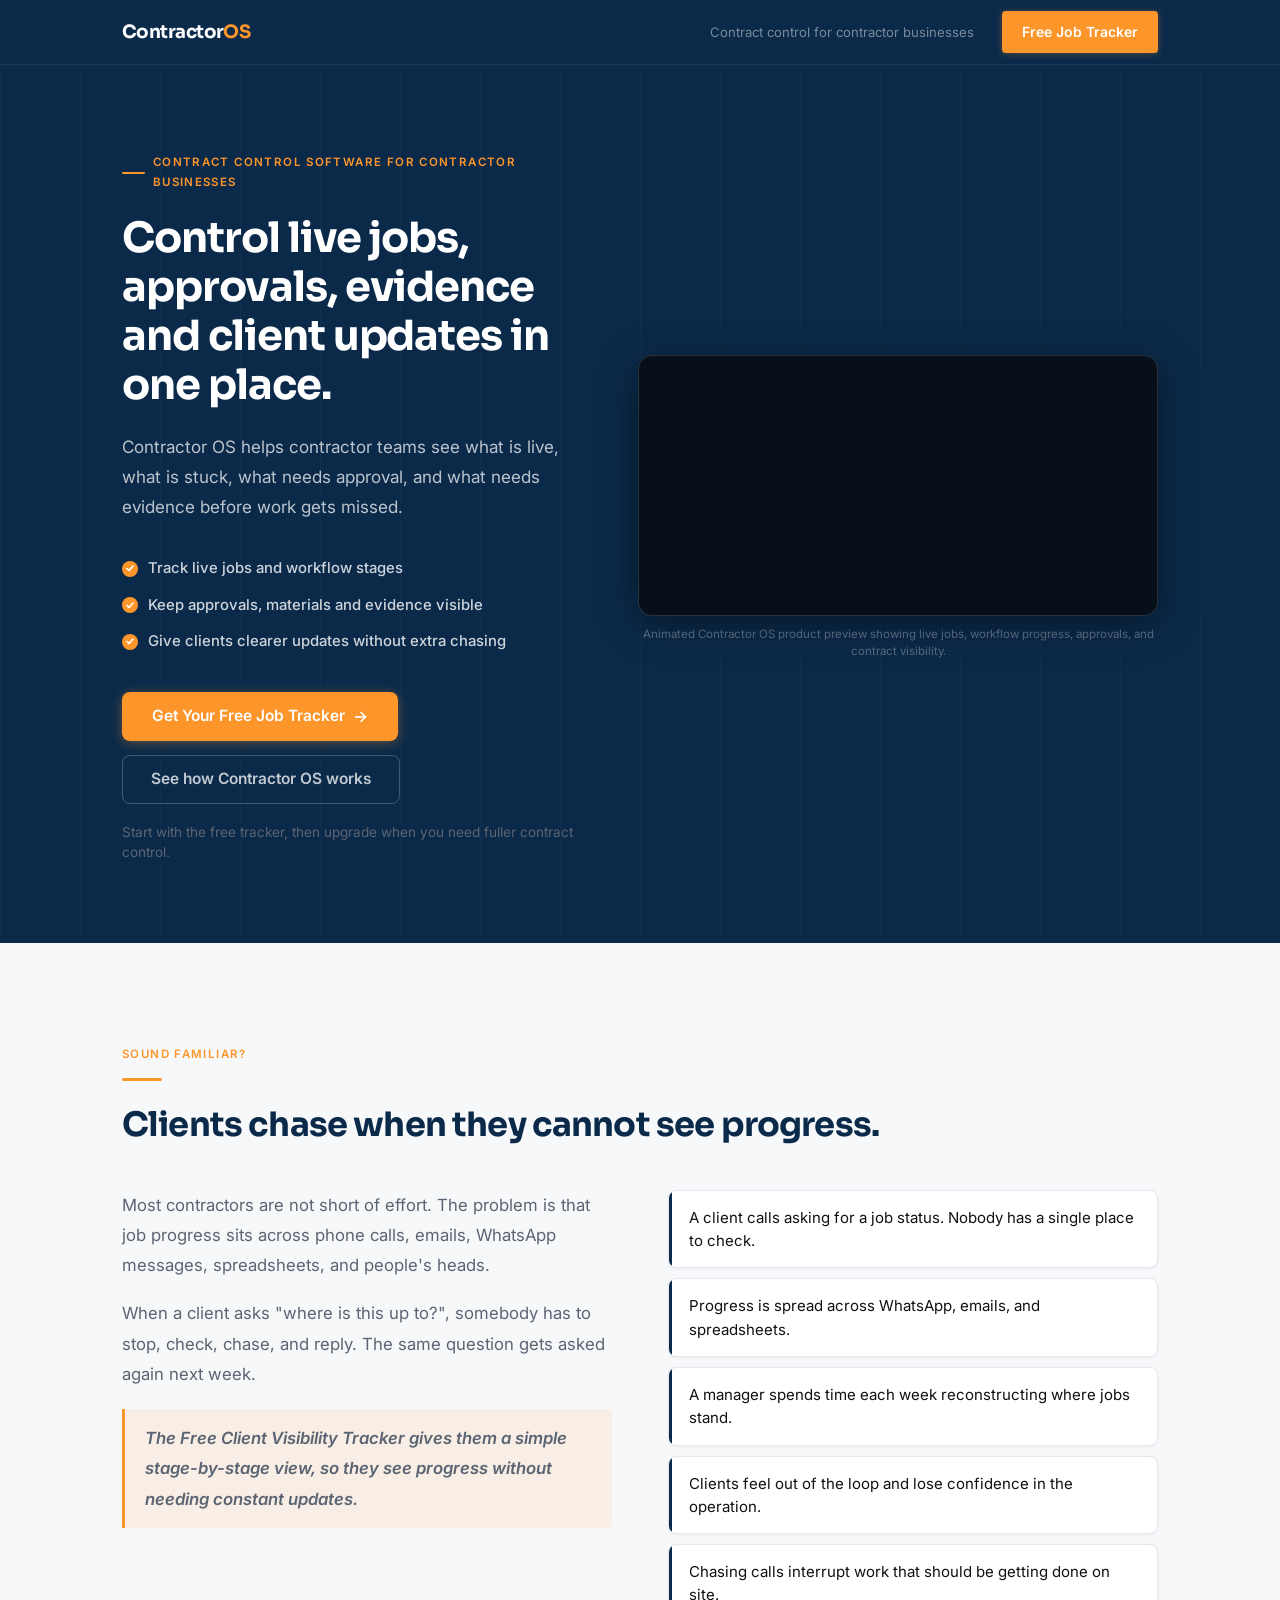
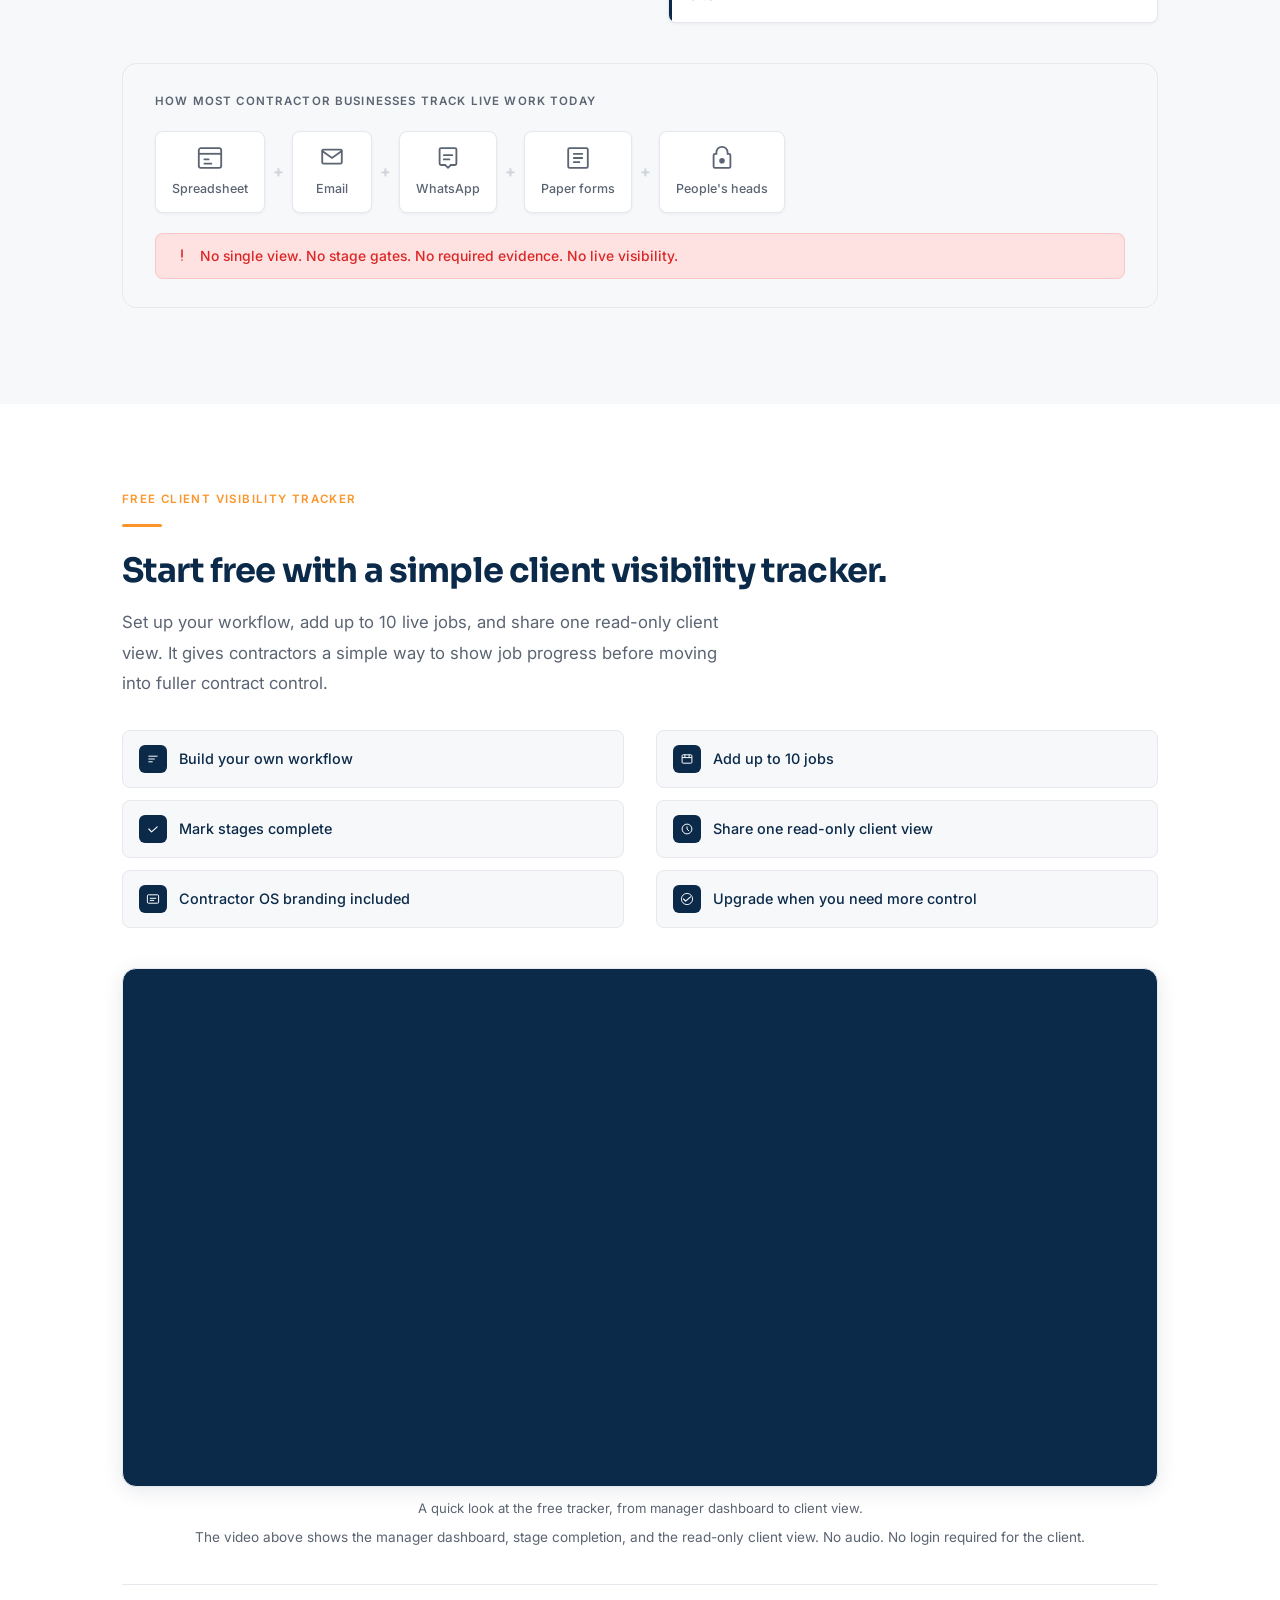
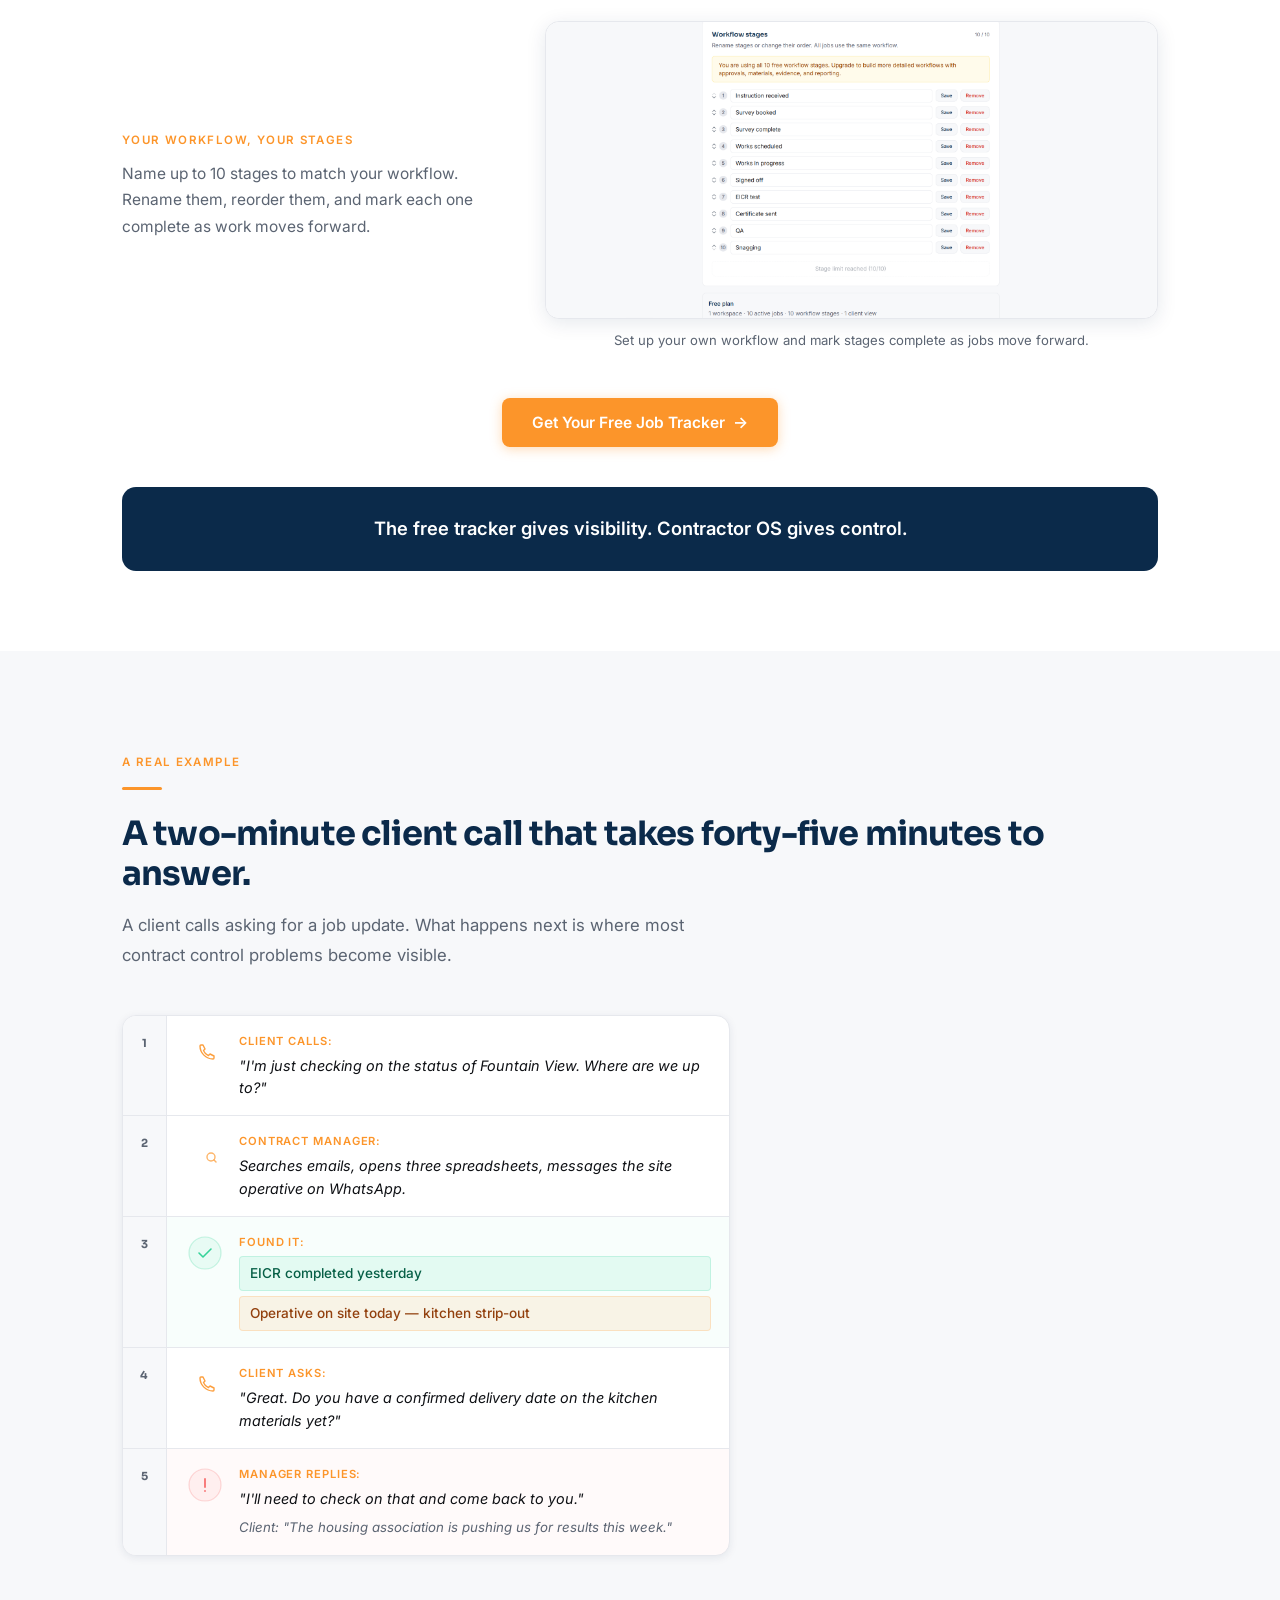
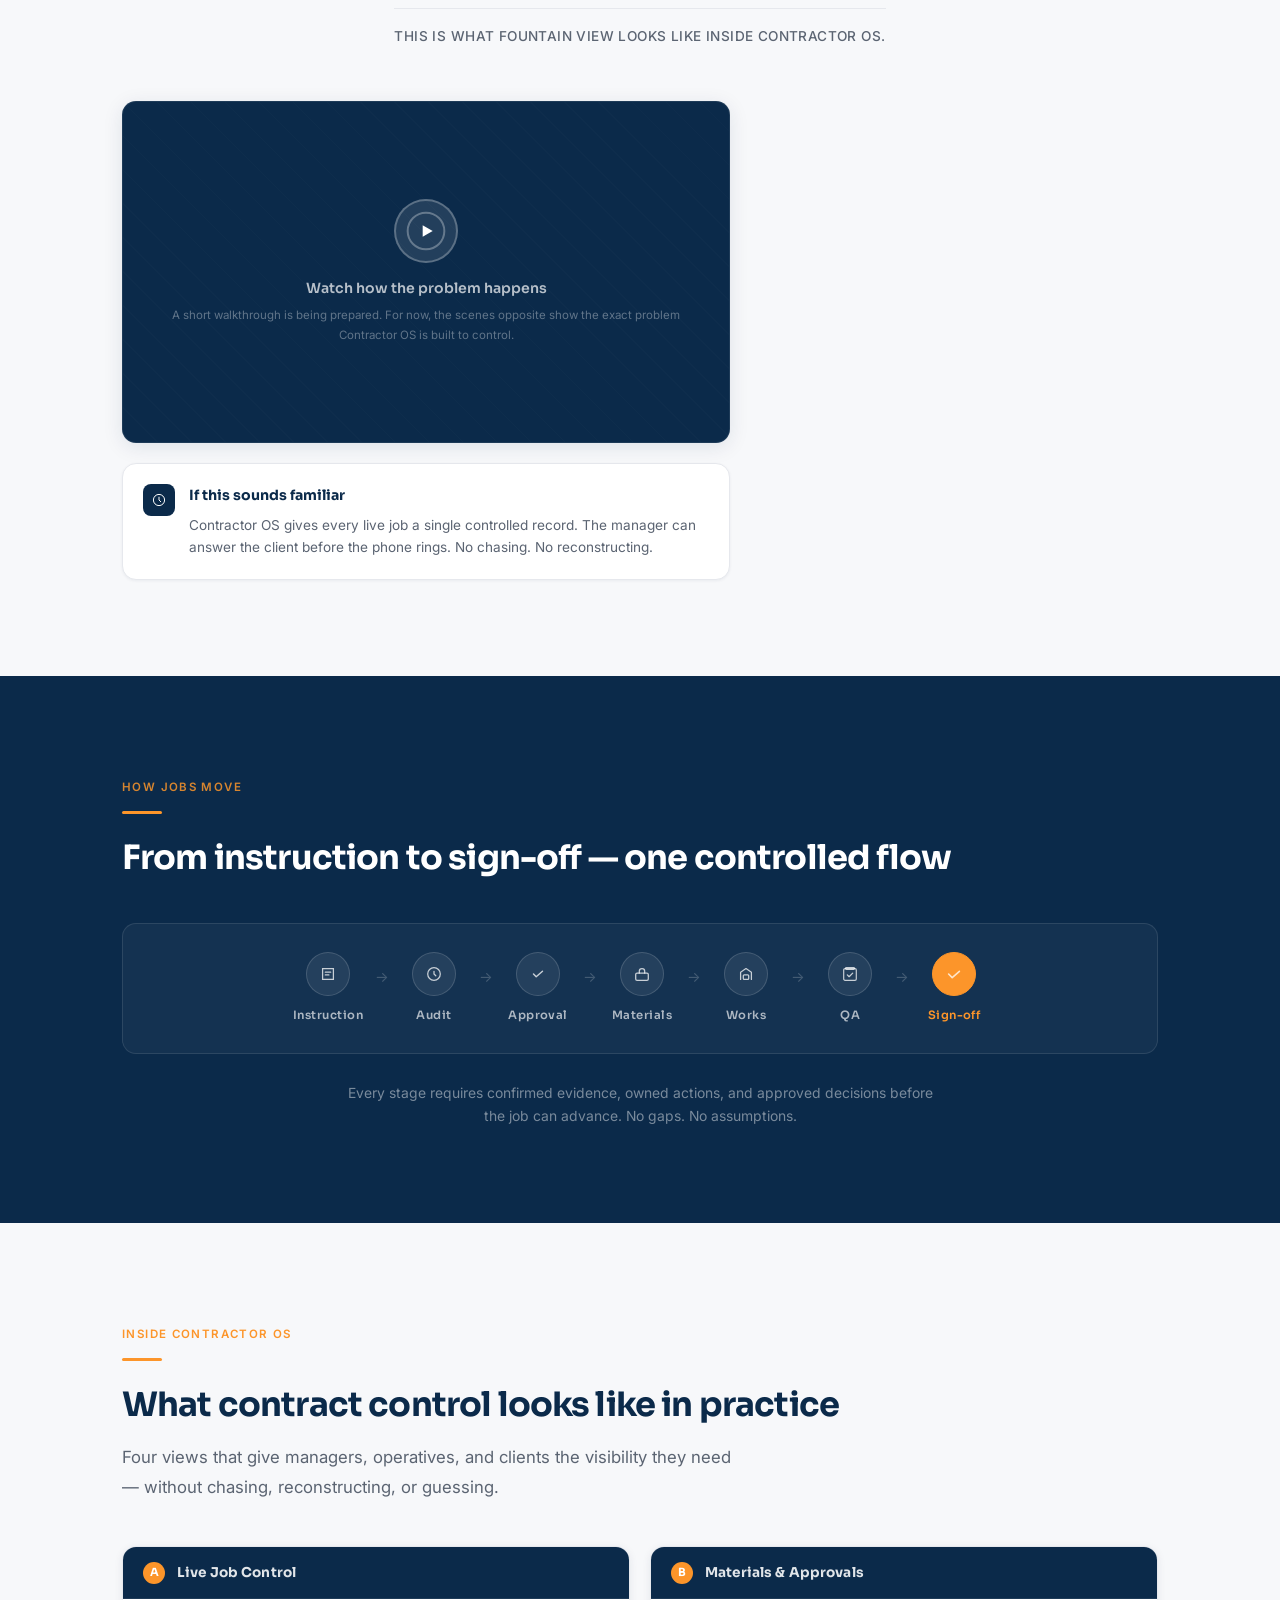
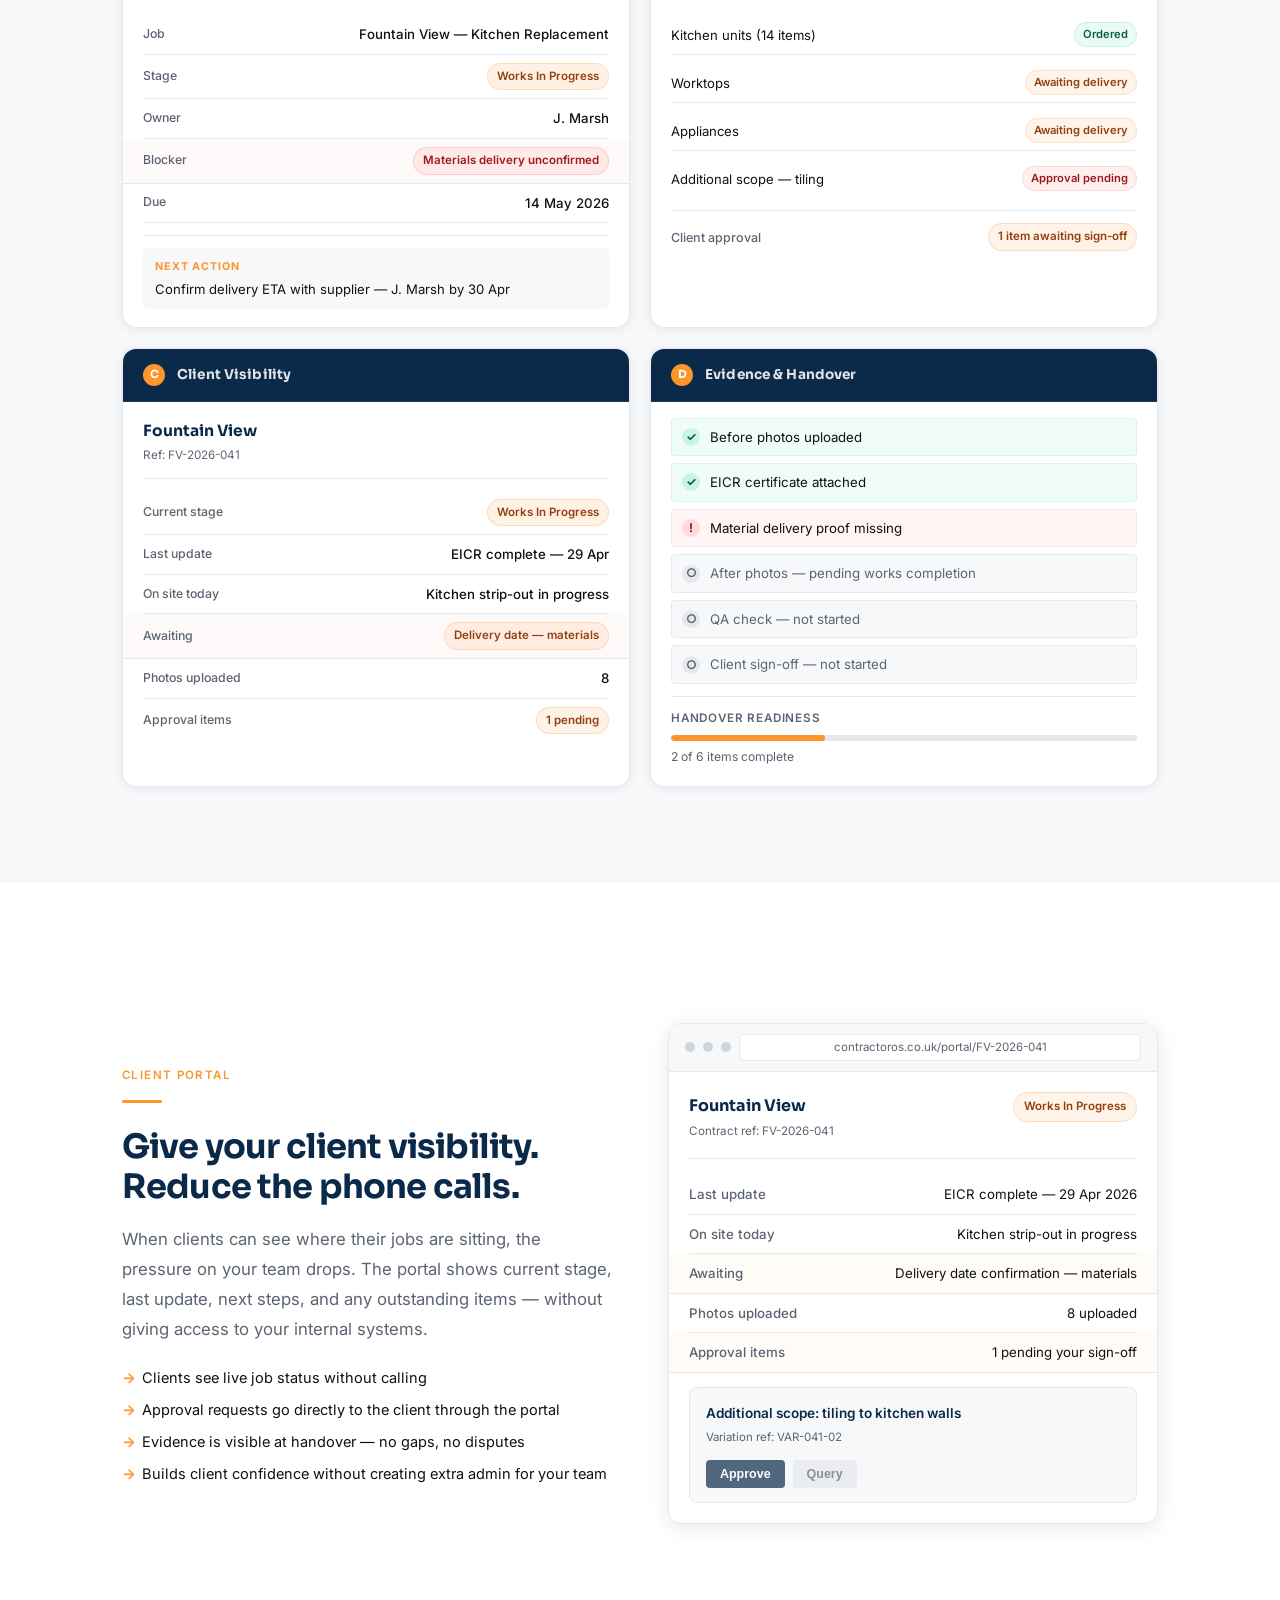
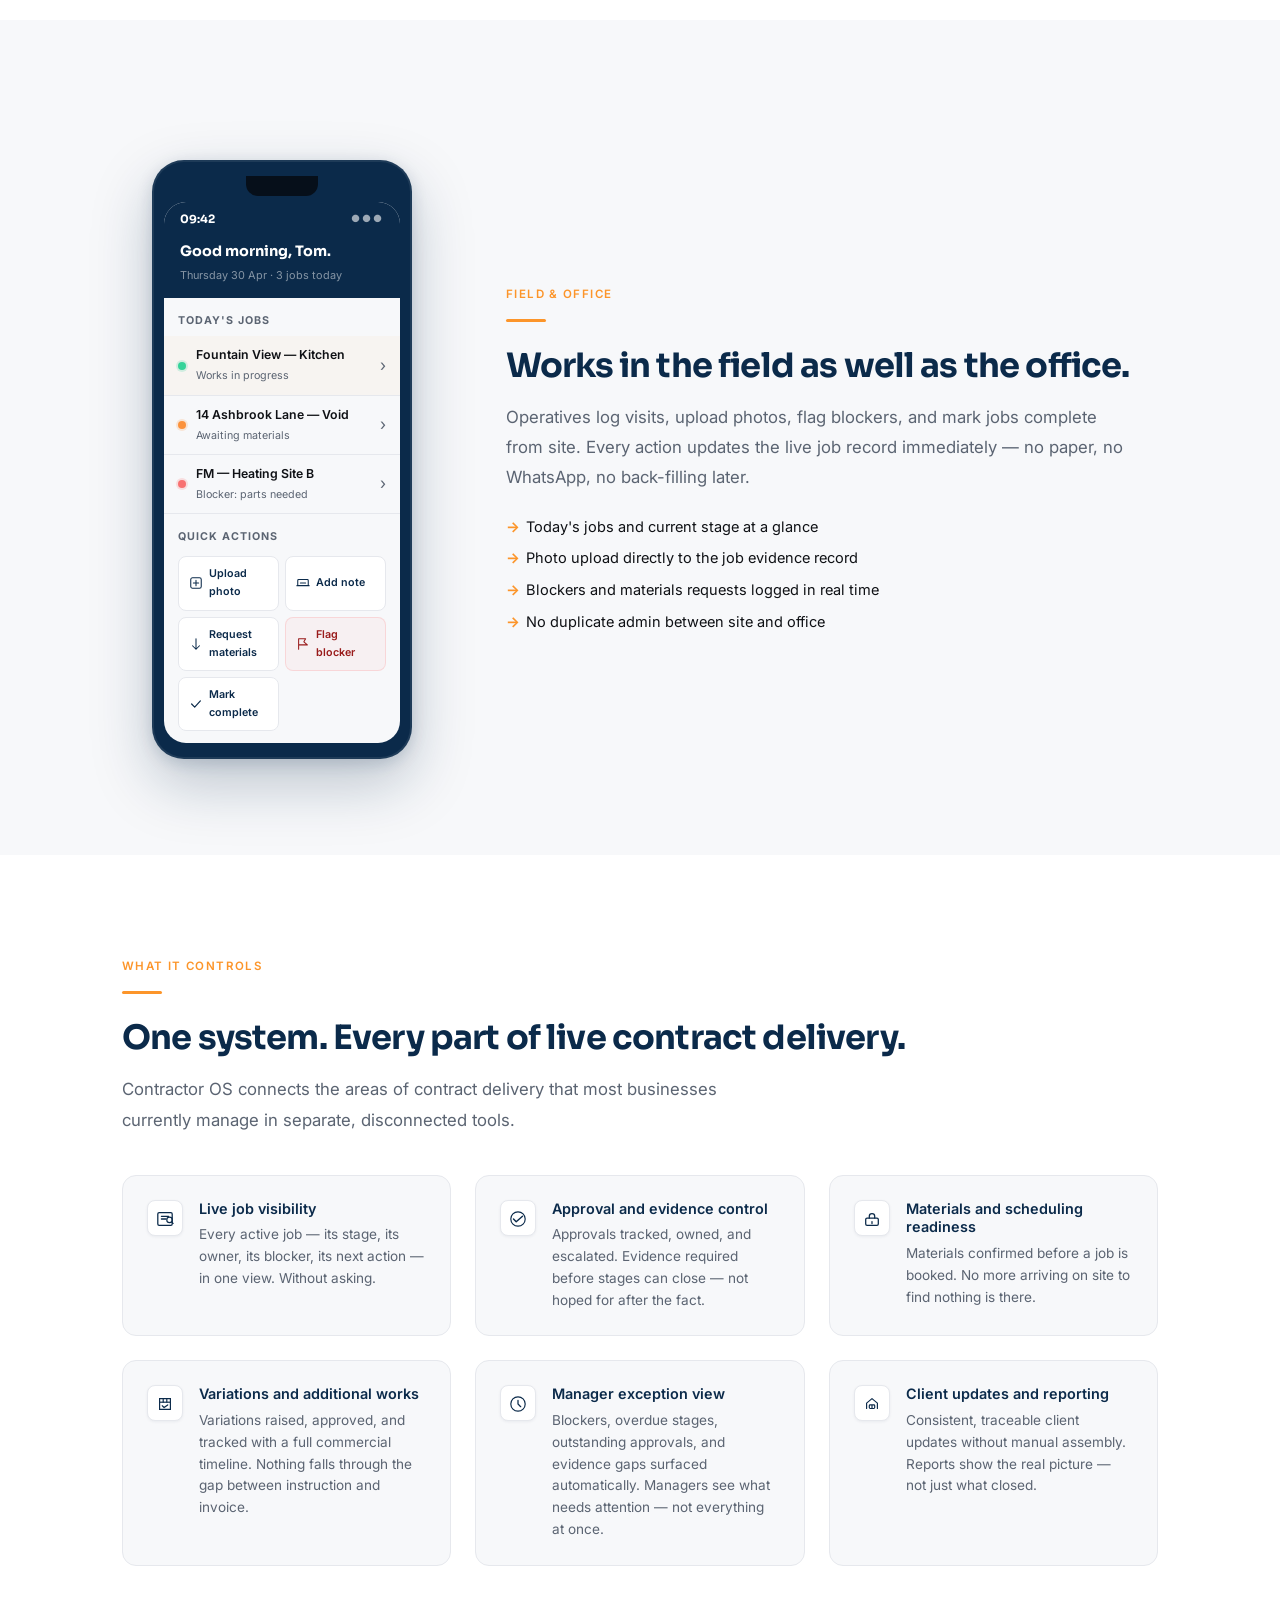
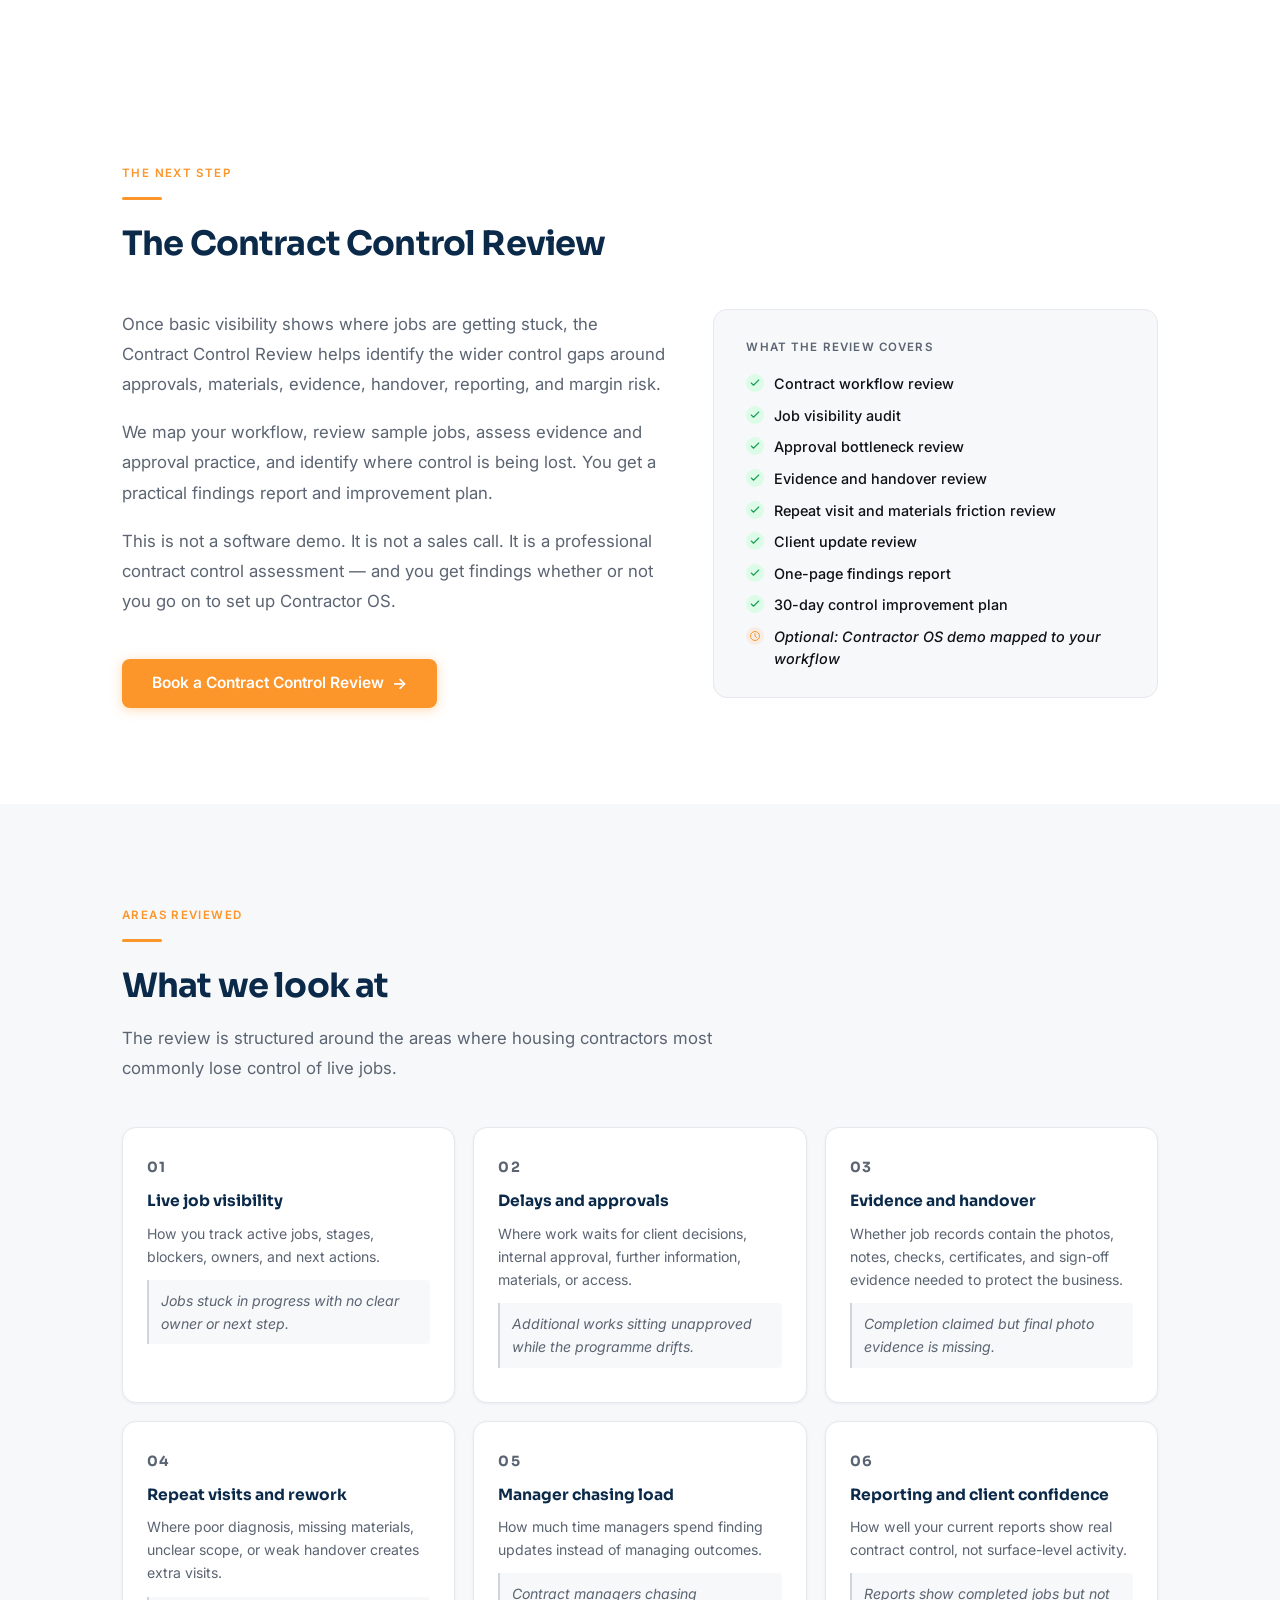
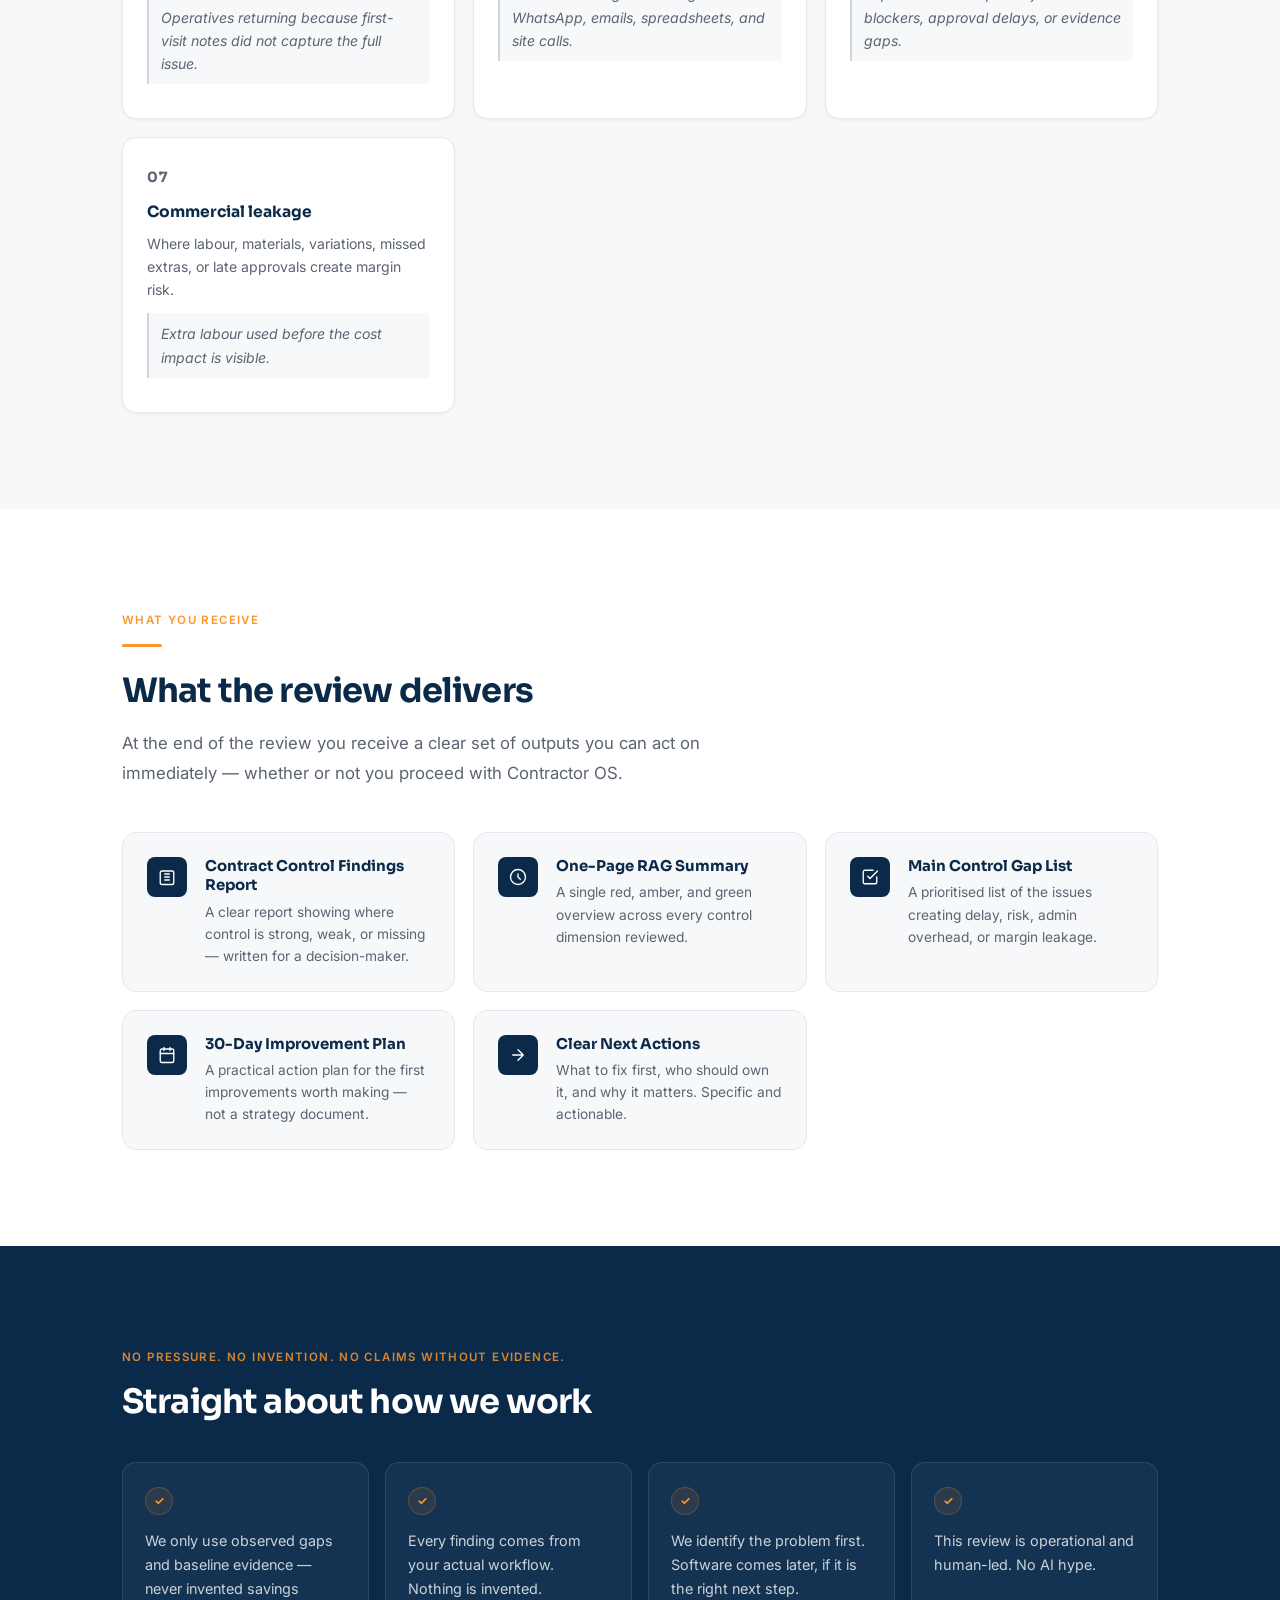
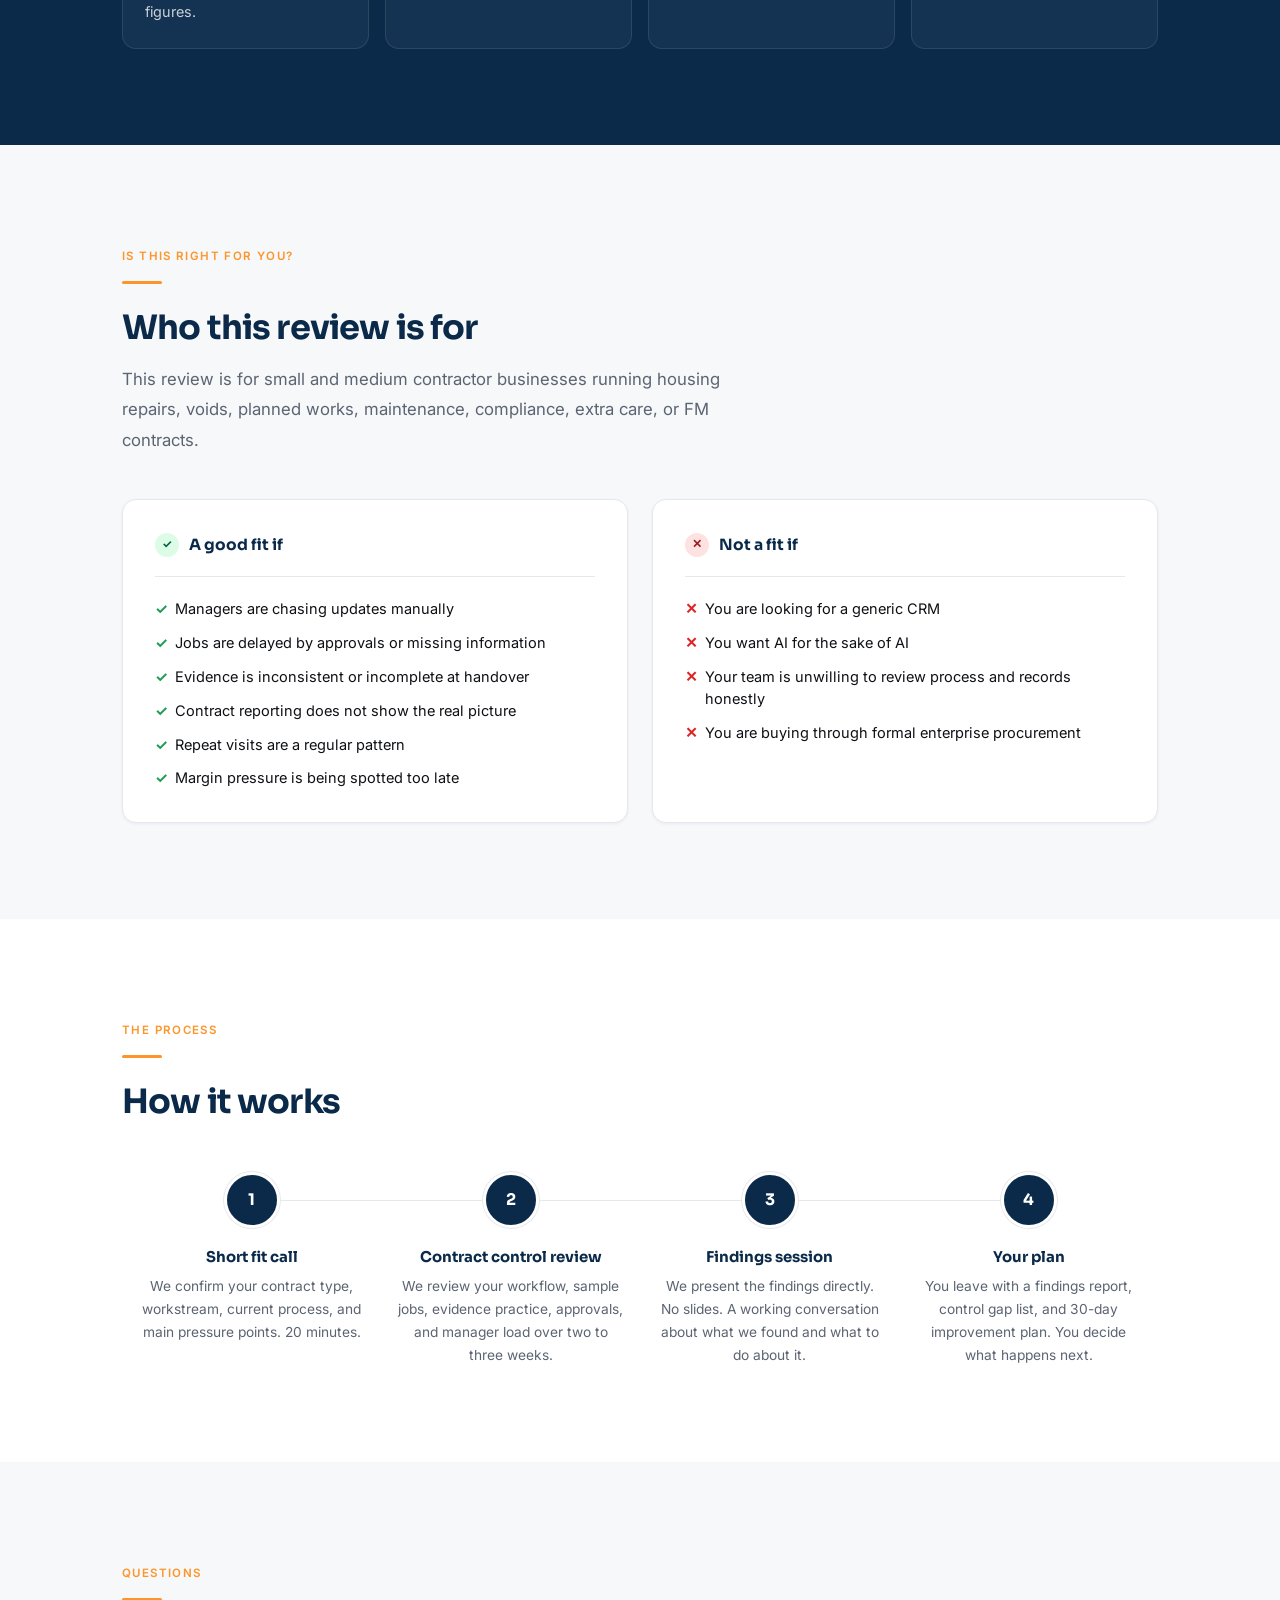
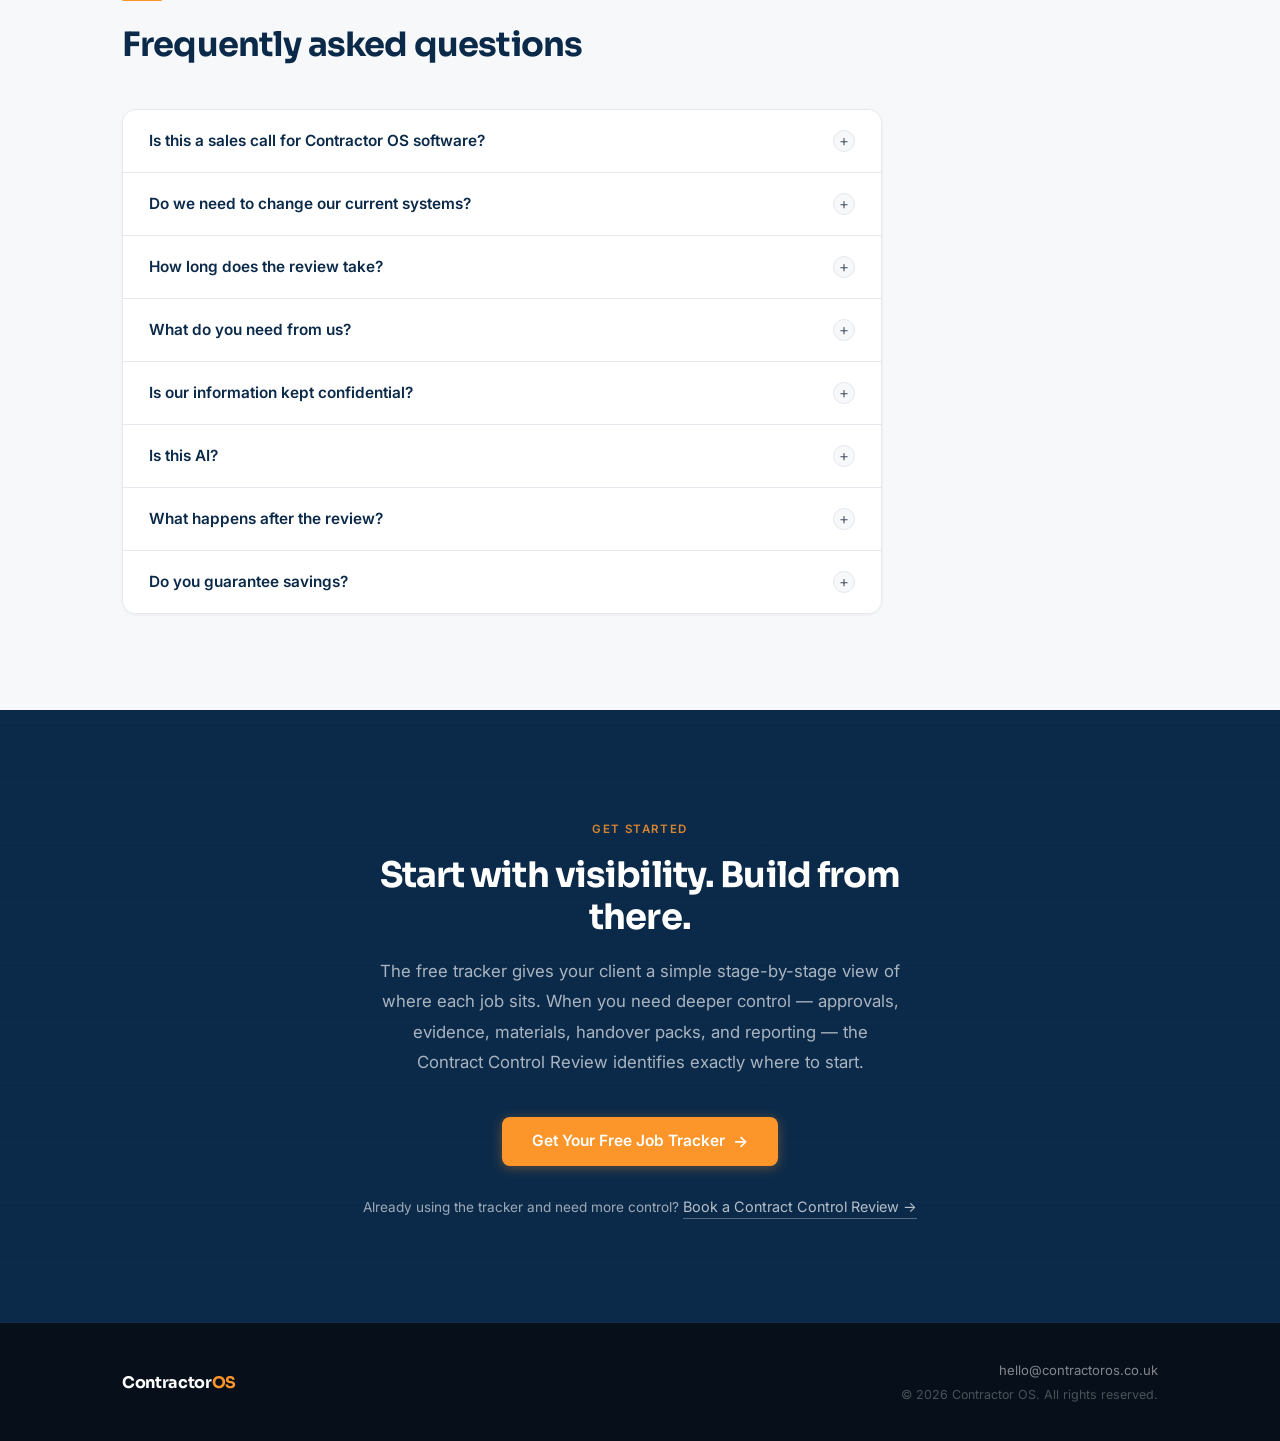
==== commit dd1b74bb: "Add Contractor OS favicon" ====
--- a/index.html
+++ b/index.html
@@ -5,6 +5,8 @@
   <meta name="viewport" content="width=device-width, initial-scale=1.0">
   <title>Contractor OS — Contract Control Software for Contractor Businesses</title>
   <meta name="description" content="Contractor OS helps contractor teams control live jobs, approvals, evidence and client updates in one place. Start free with the client visibility tracker.">
+  <link rel="icon" type="image/png" href="favicon.png">
+  <link rel="apple-touch-icon" href="apple-touch-icon.png">
   <link rel="preconnect" href="https://fonts.googleapis.com">
   <link rel="preconnect" href="https://fonts.gstatic.com" crossorigin>
   <link rel="stylesheet" href="styles.css">
--- a/styles.css
+++ b/styles.css
@@ -306,12 +306,16 @@
   border-radius: 2px;
 }
 
+.hero-copy {
+  max-width: 600px;
+}
+
 .hero h1 {
   font-family: var(--font-head);
-  font-size: clamp(1.9rem, 4.2vw, 3rem);
+  font-size: clamp(1.75rem, 3.6vw, 2.6rem);
   font-weight: 700;
-  line-height: 1.13;
-  letter-spacing: -0.03em;
+  line-height: 1.18;
+  letter-spacing: -0.025em;
   color: var(--white);
   margin-bottom: 22px;
 }
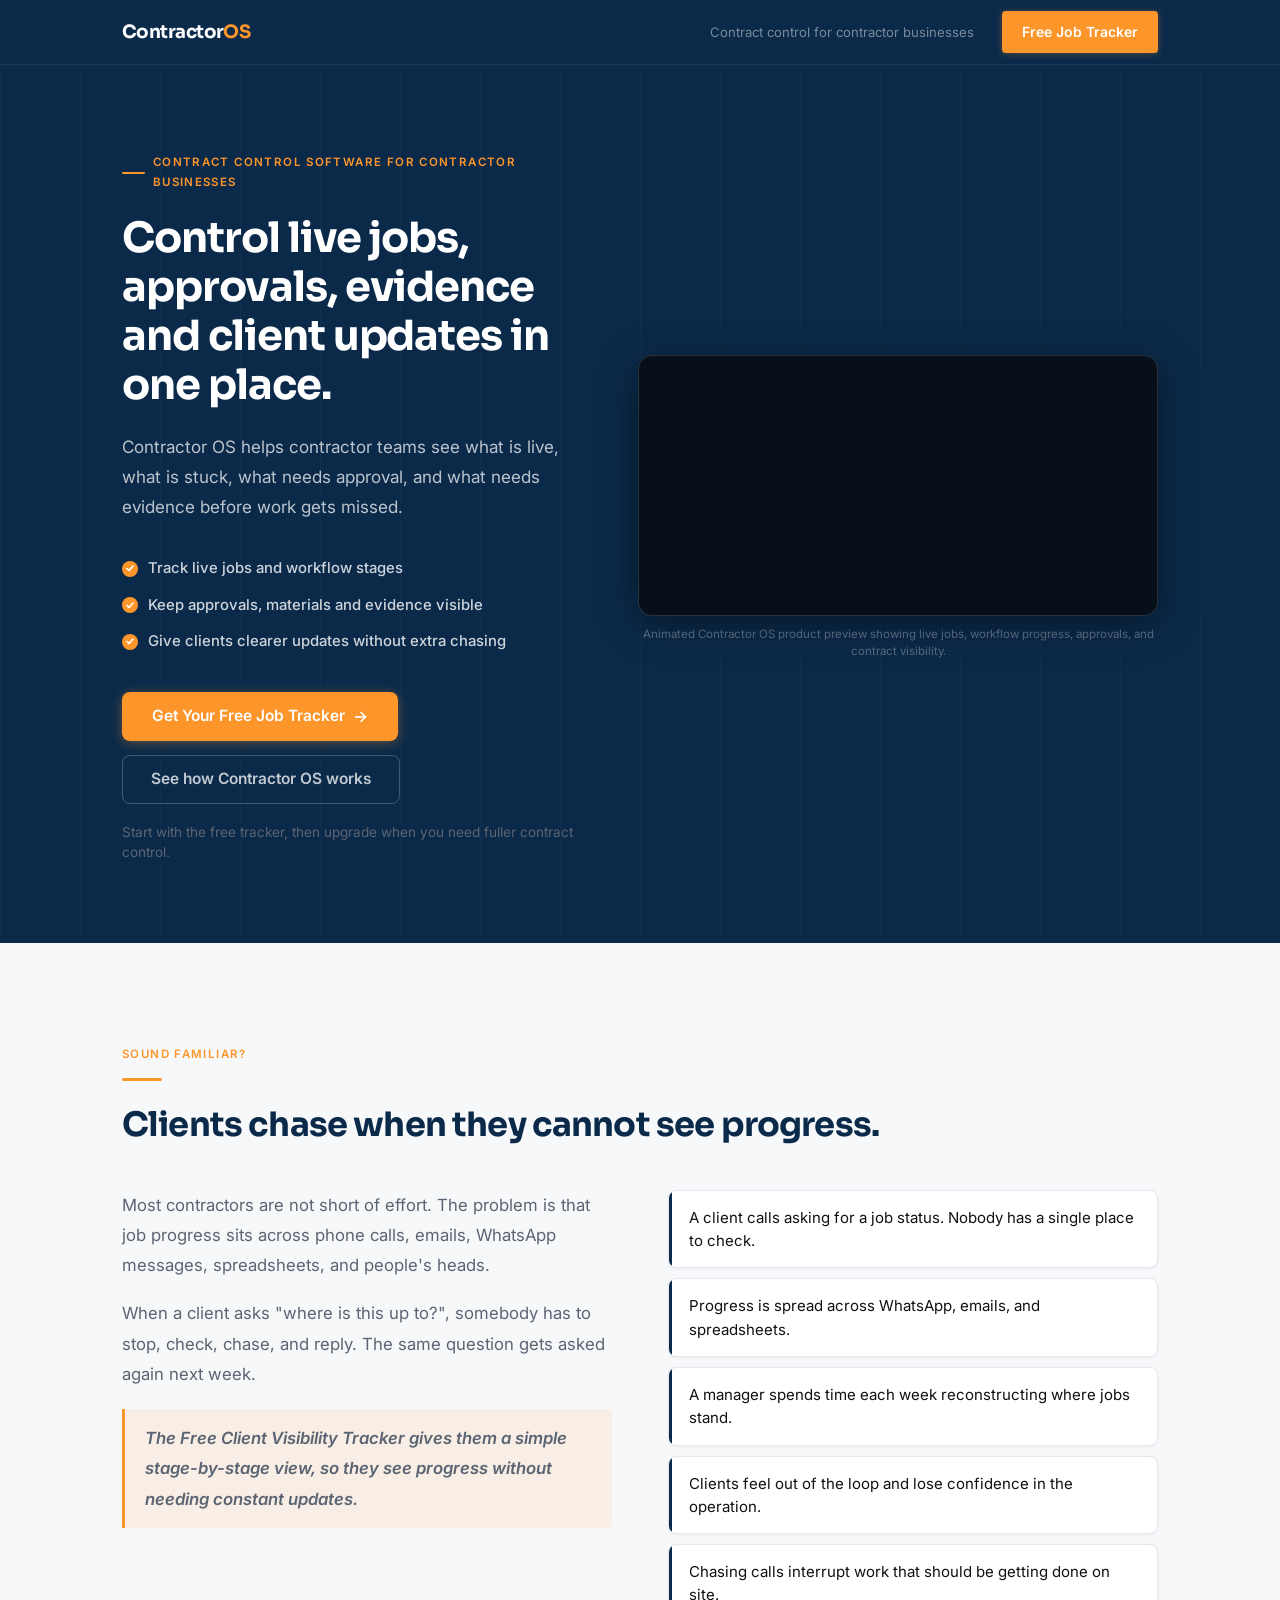
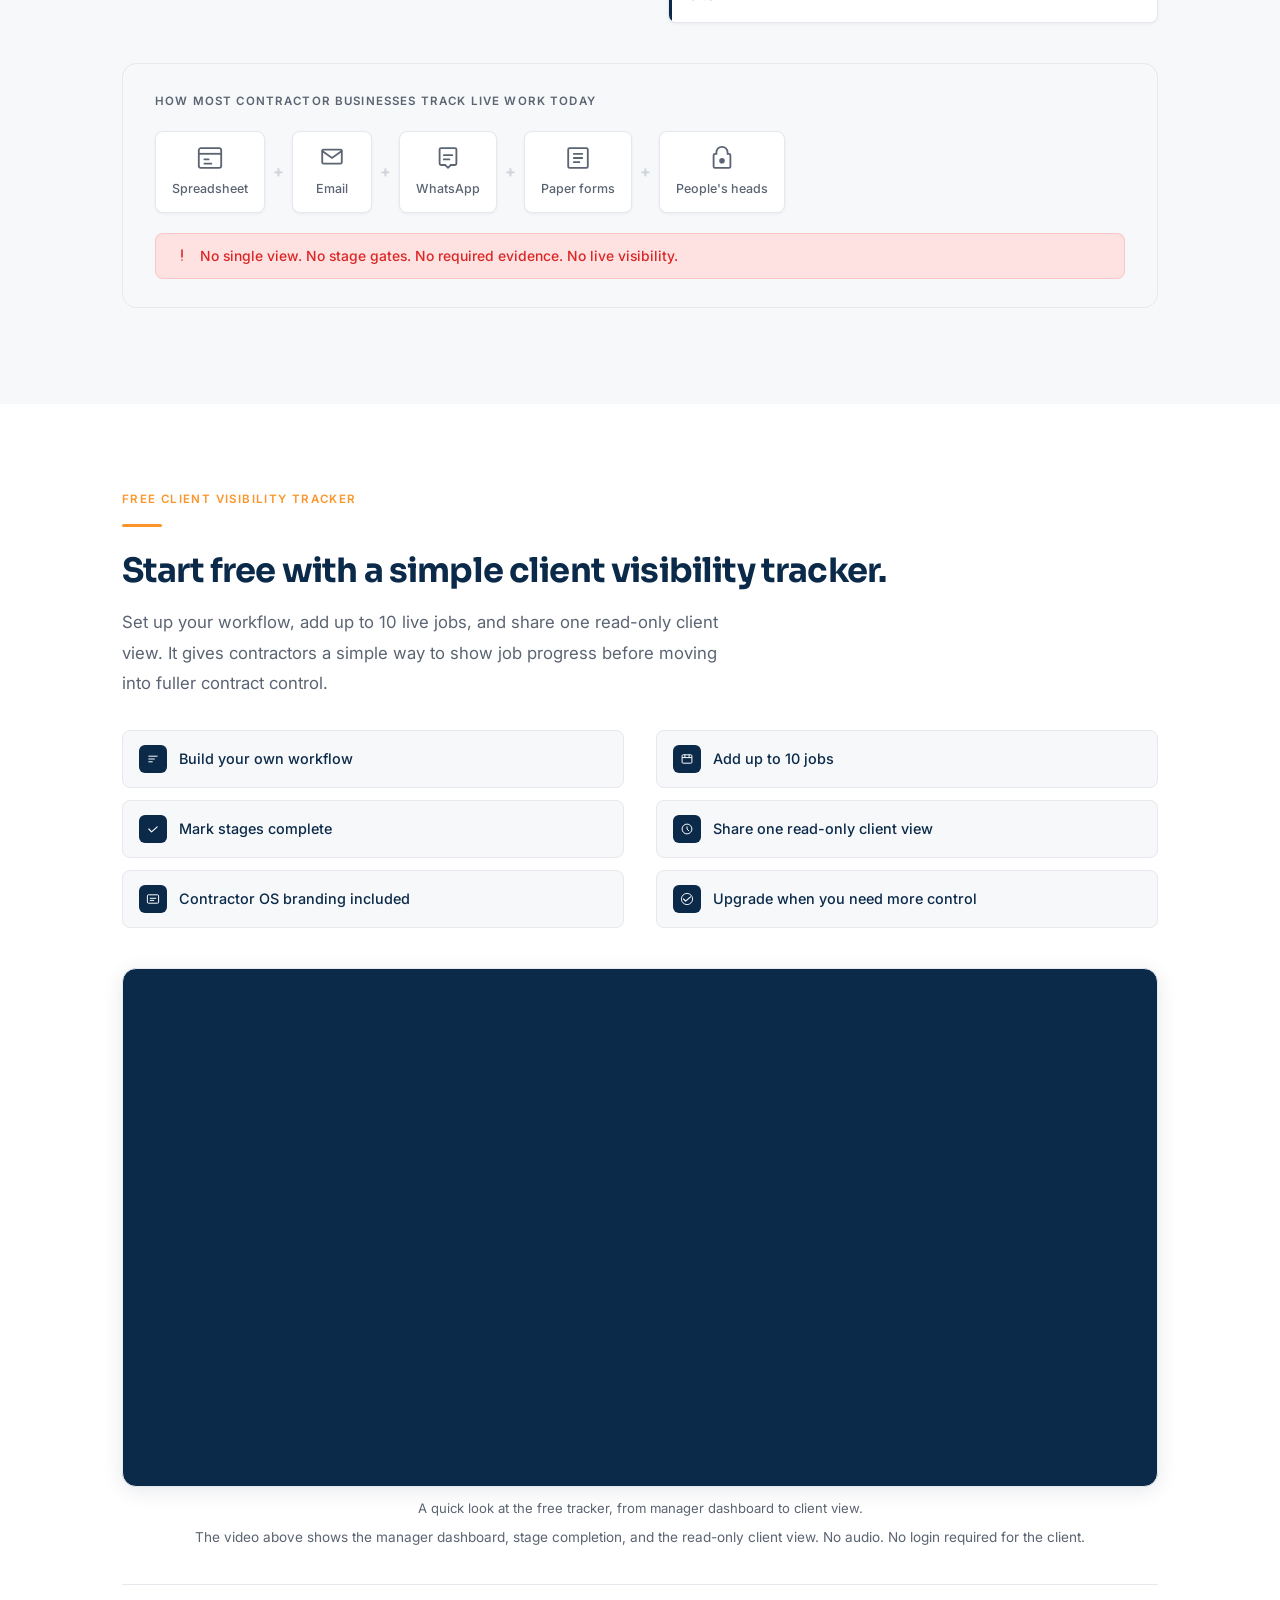
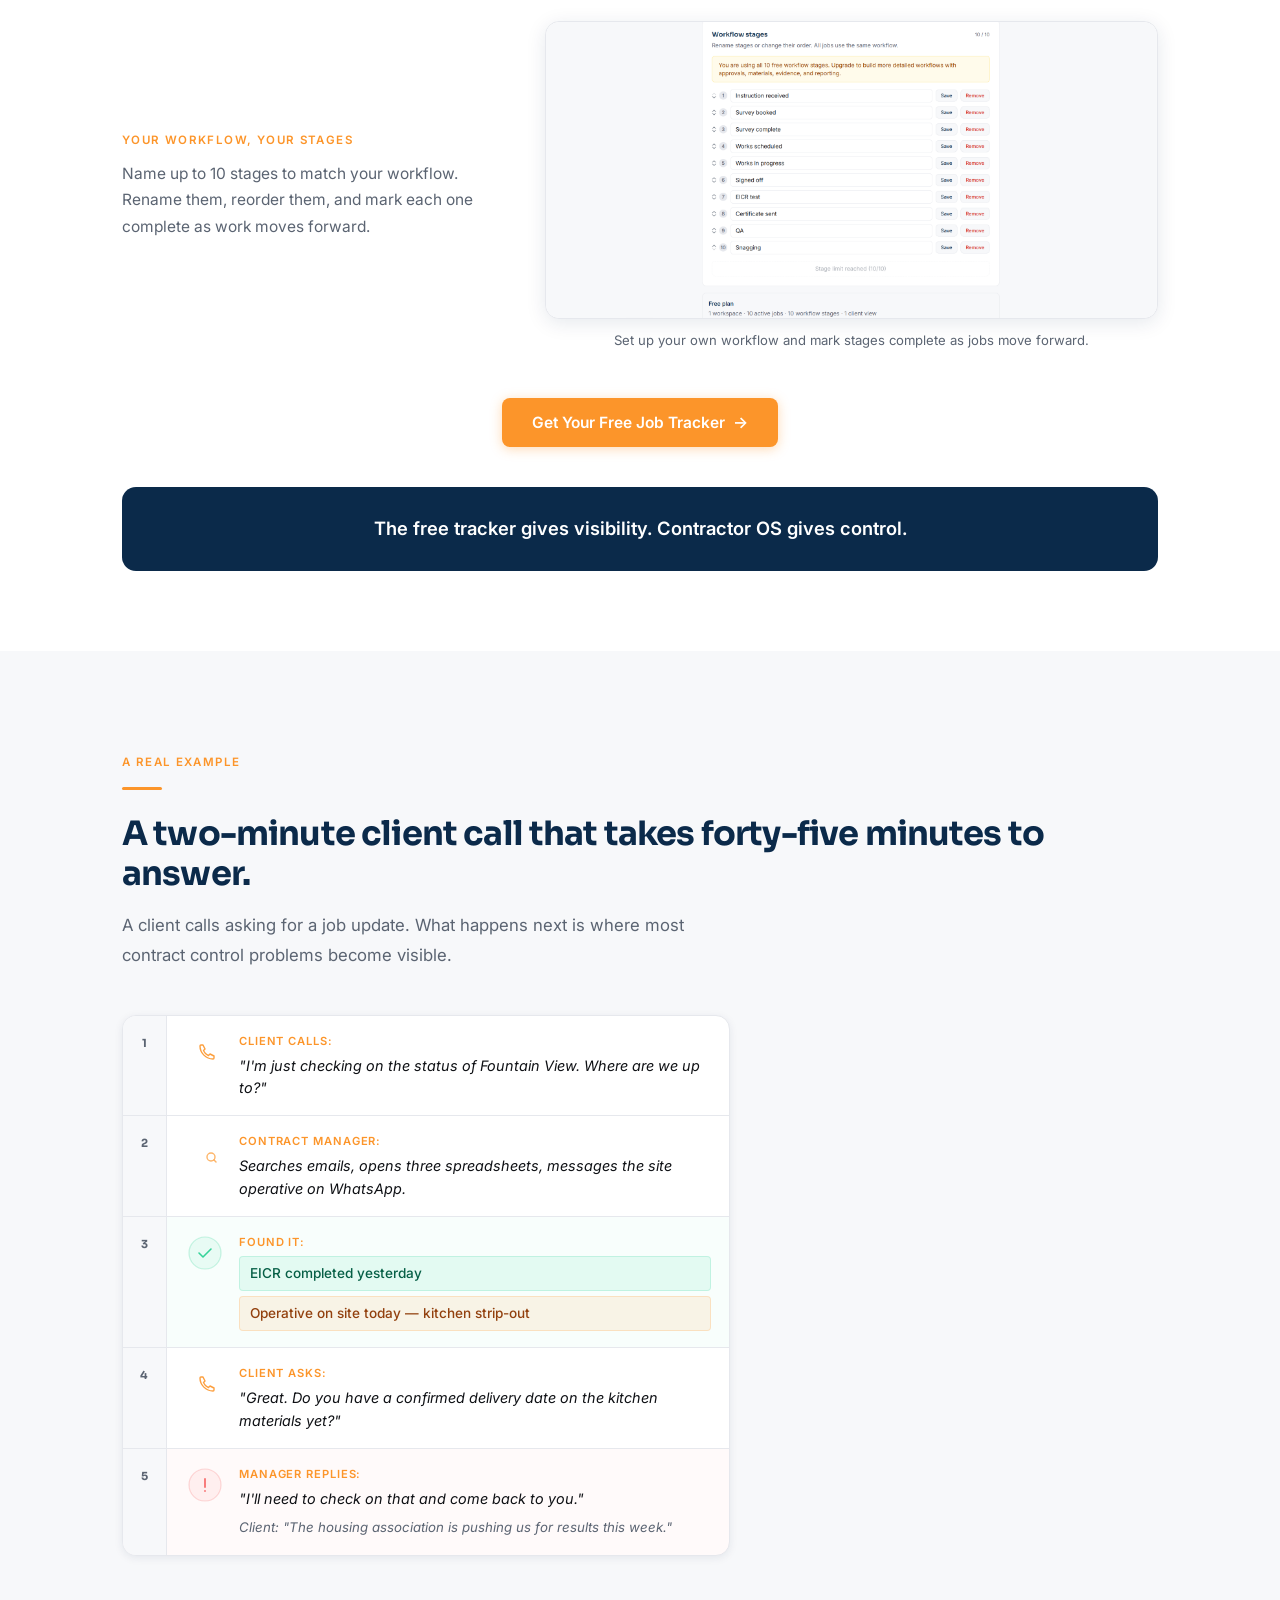
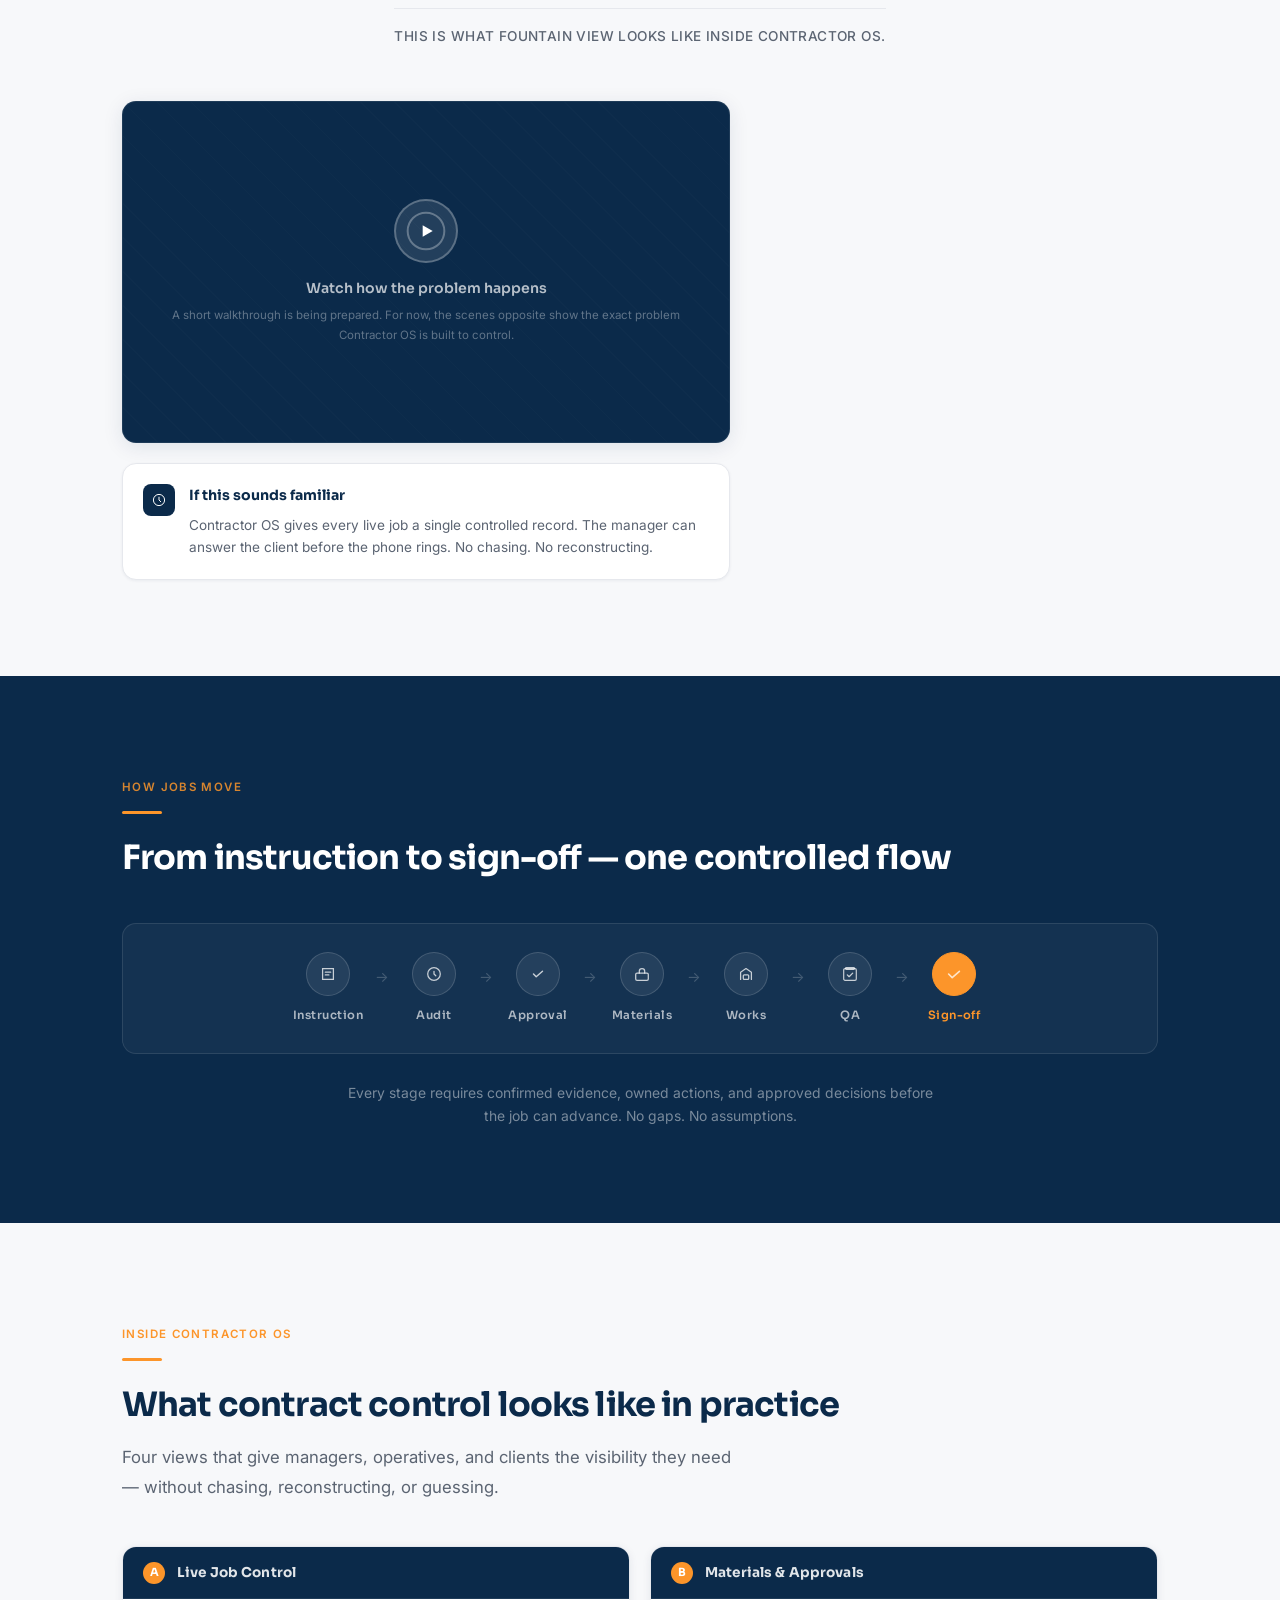
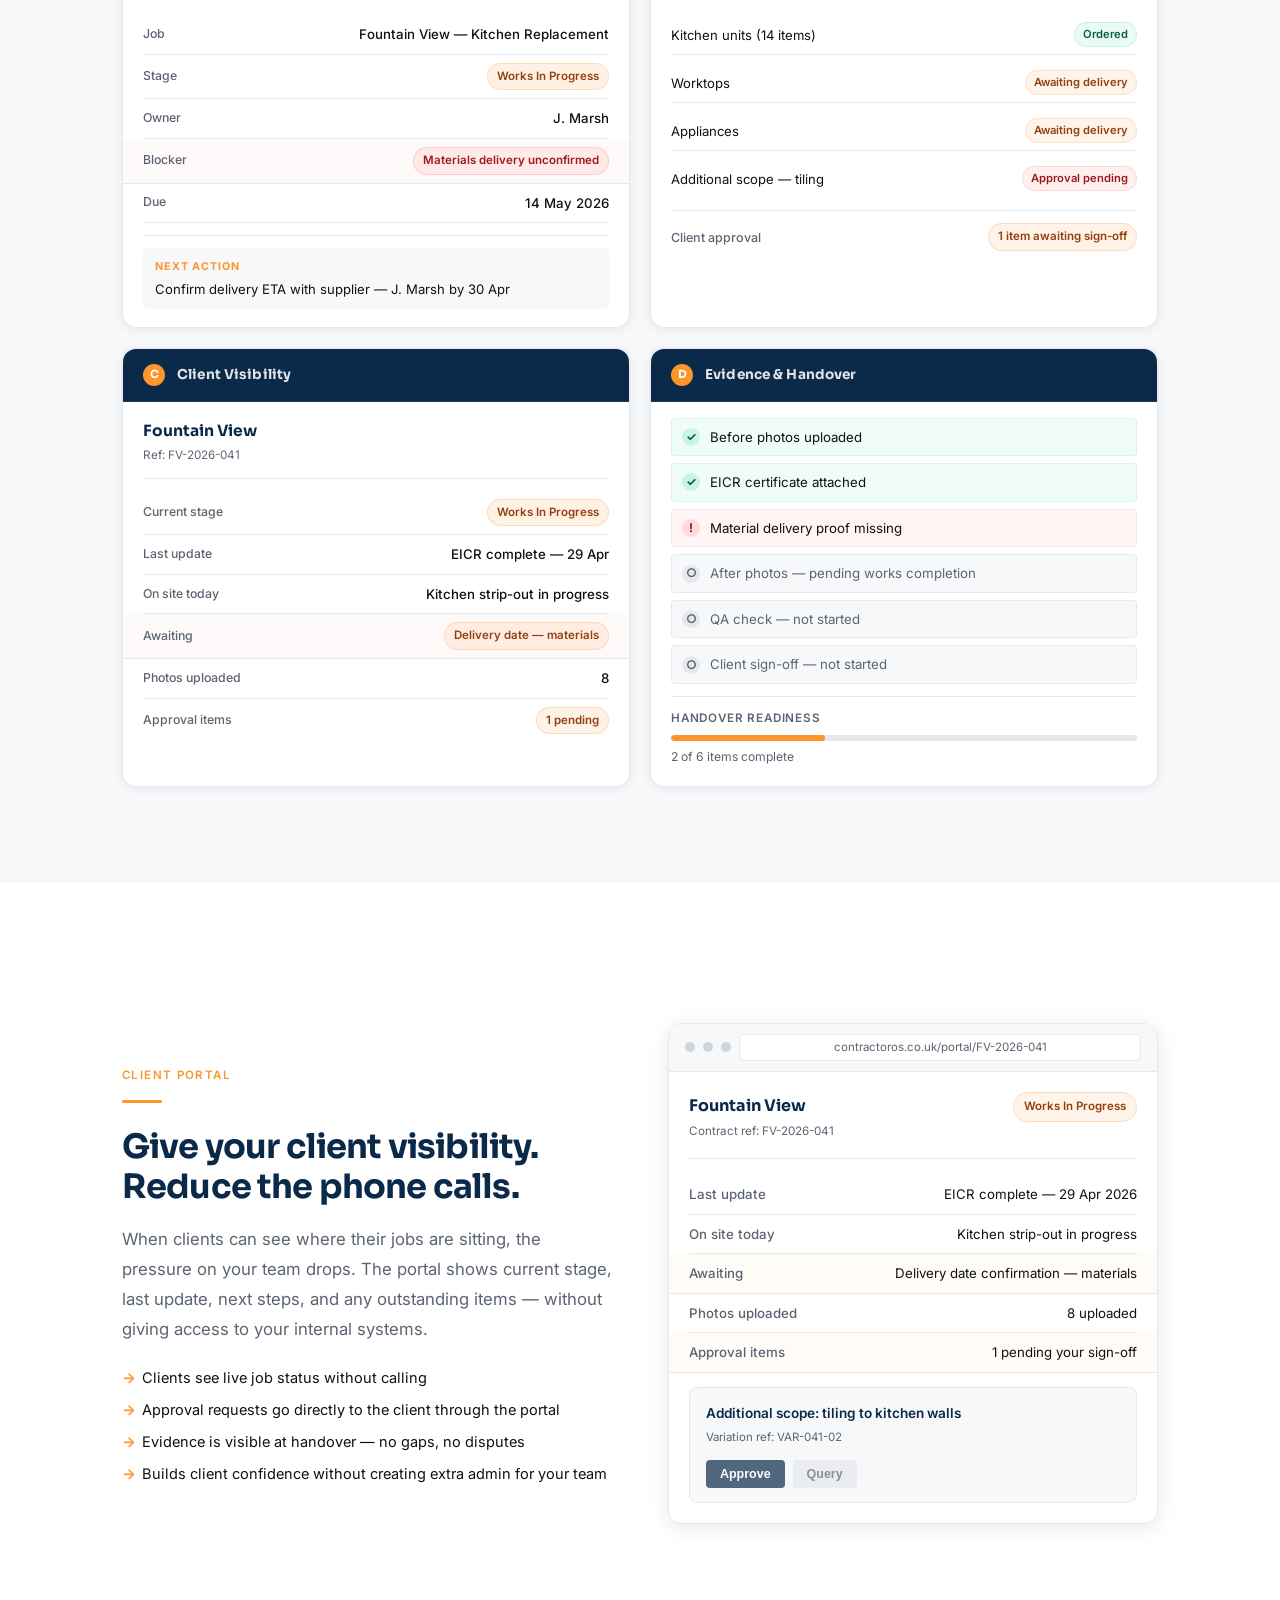
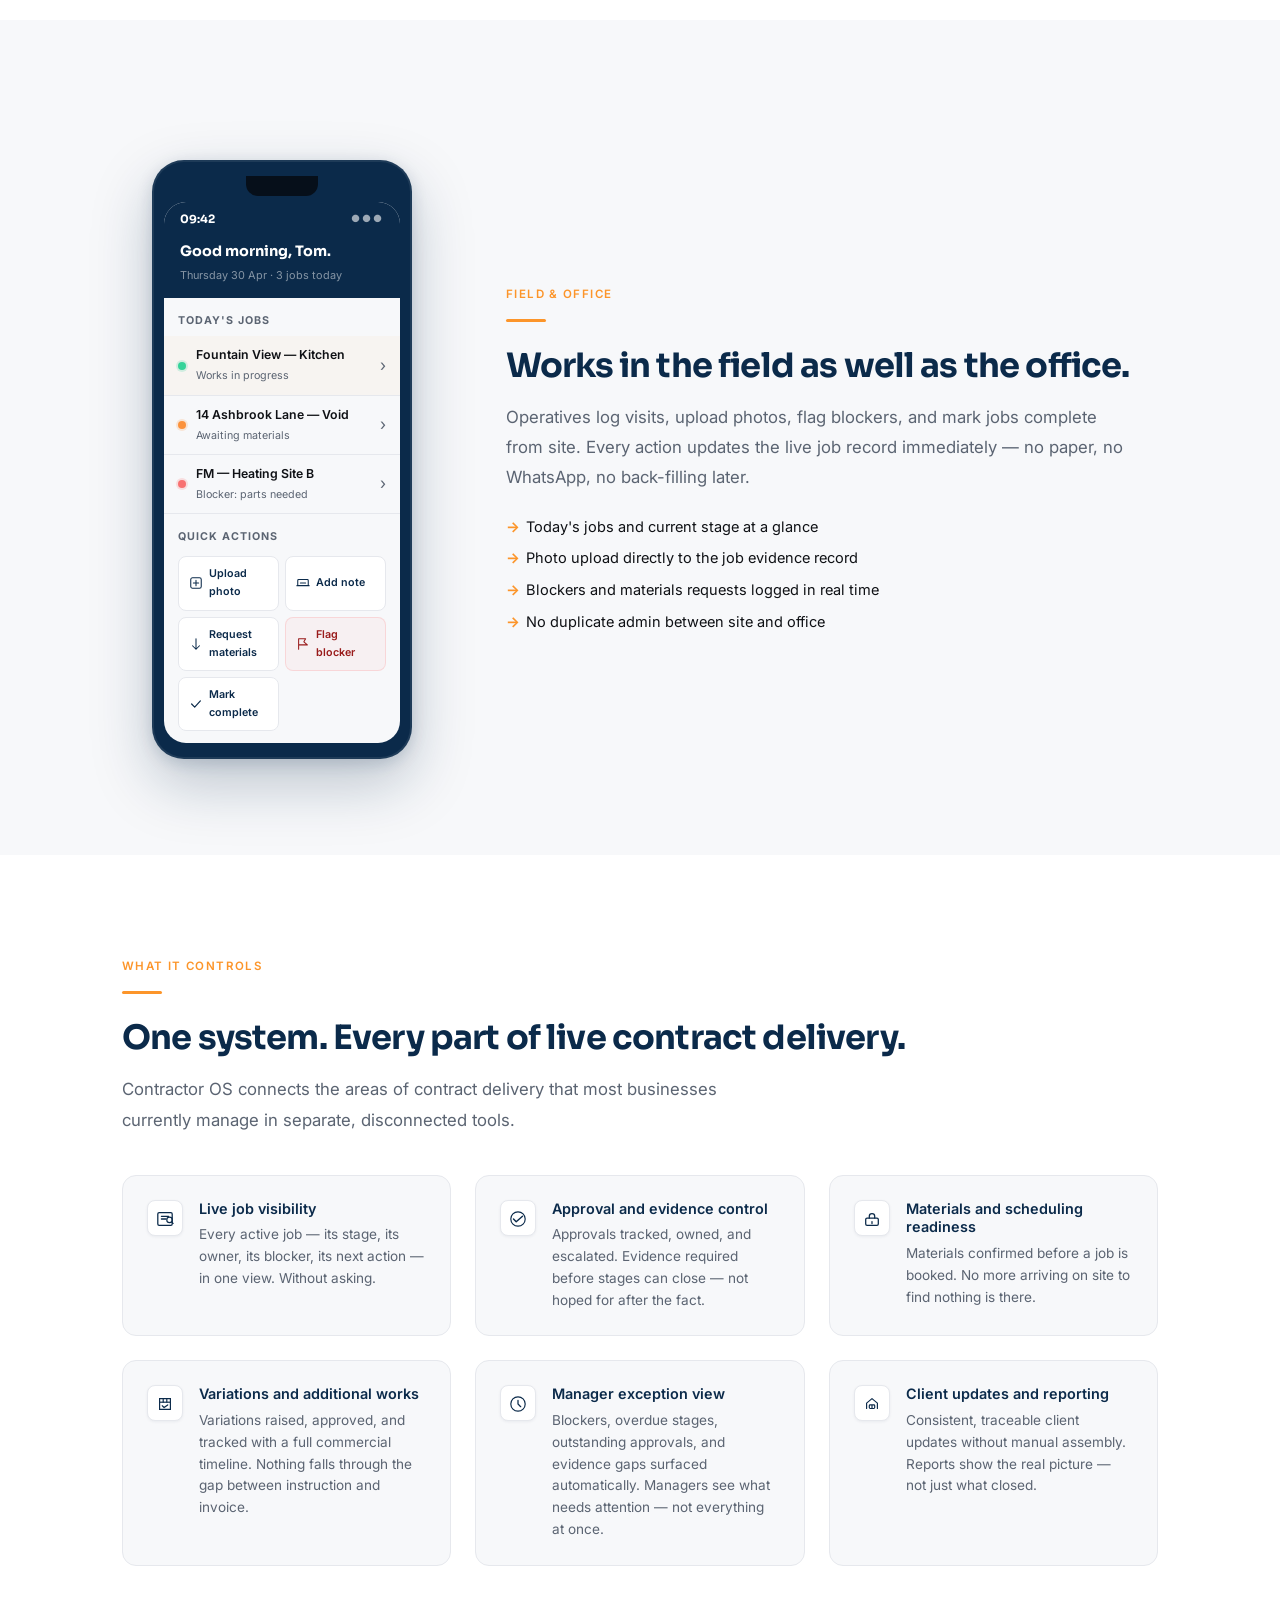
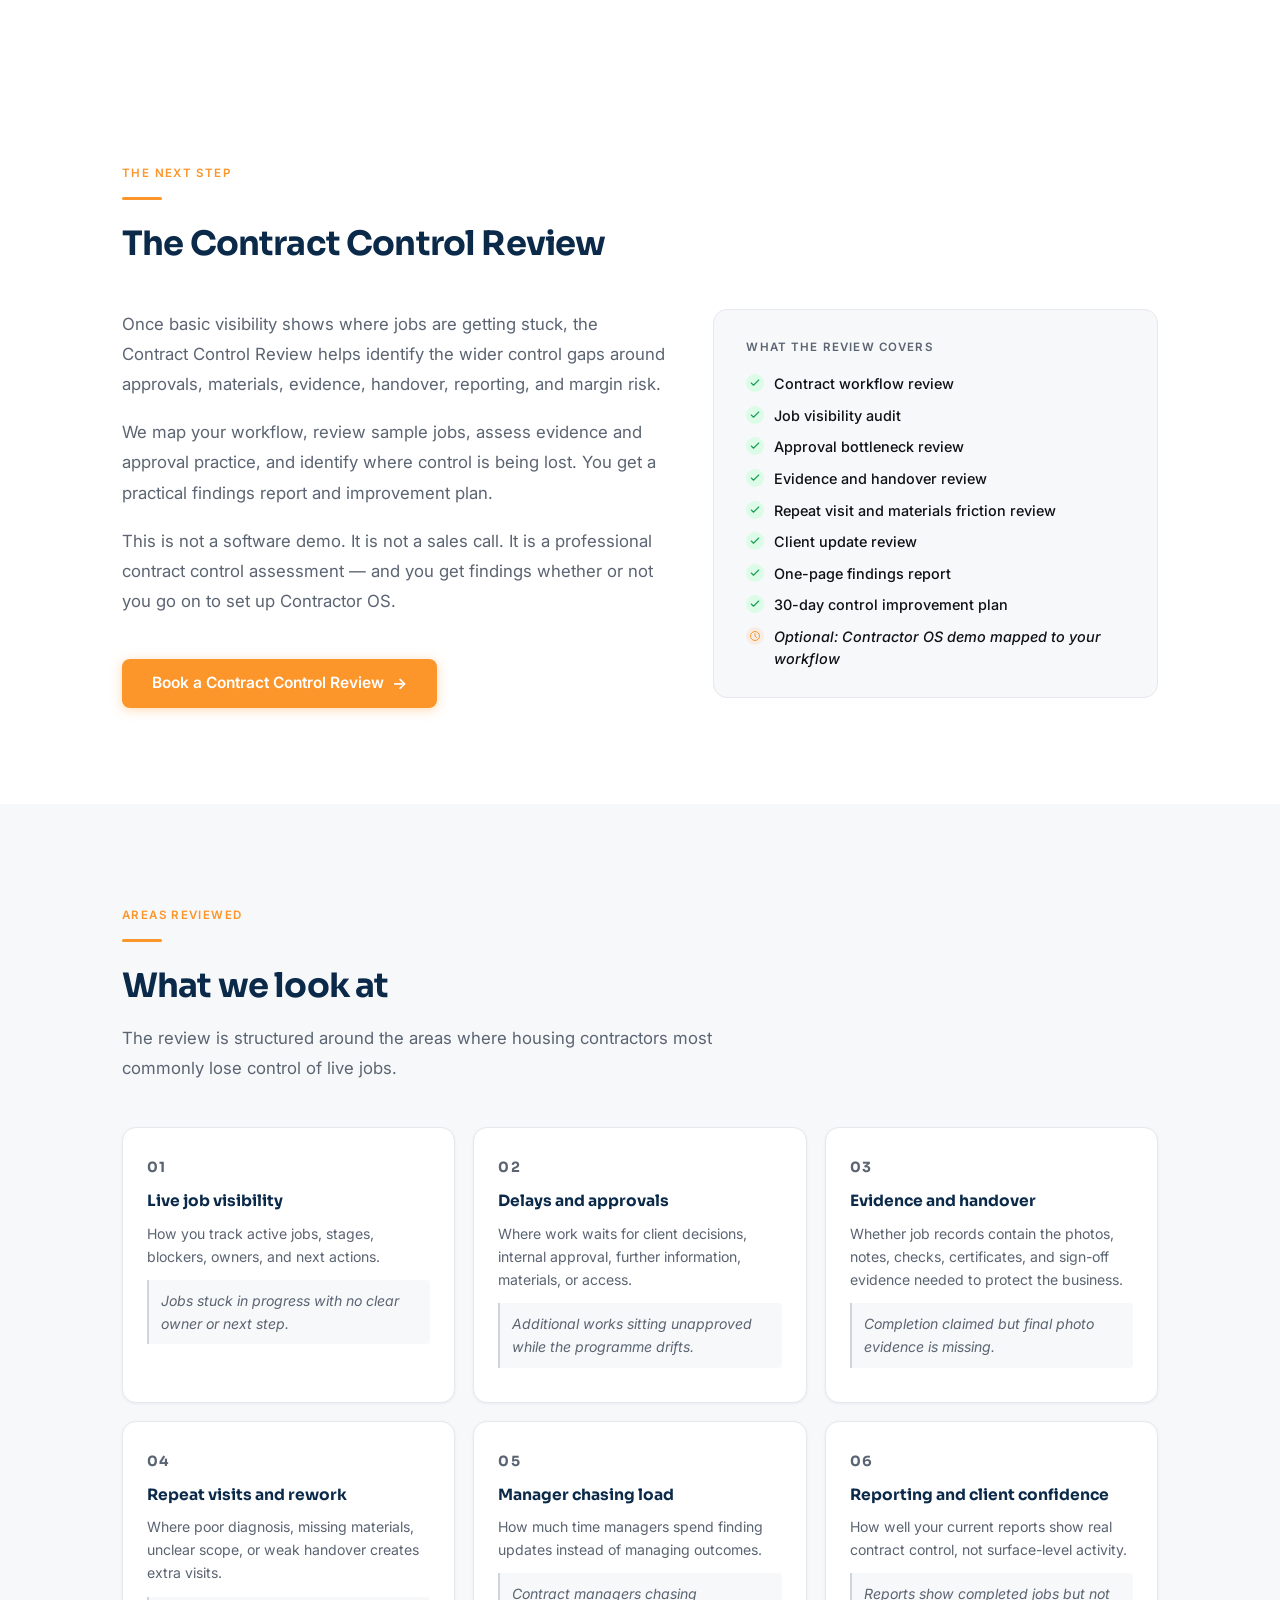
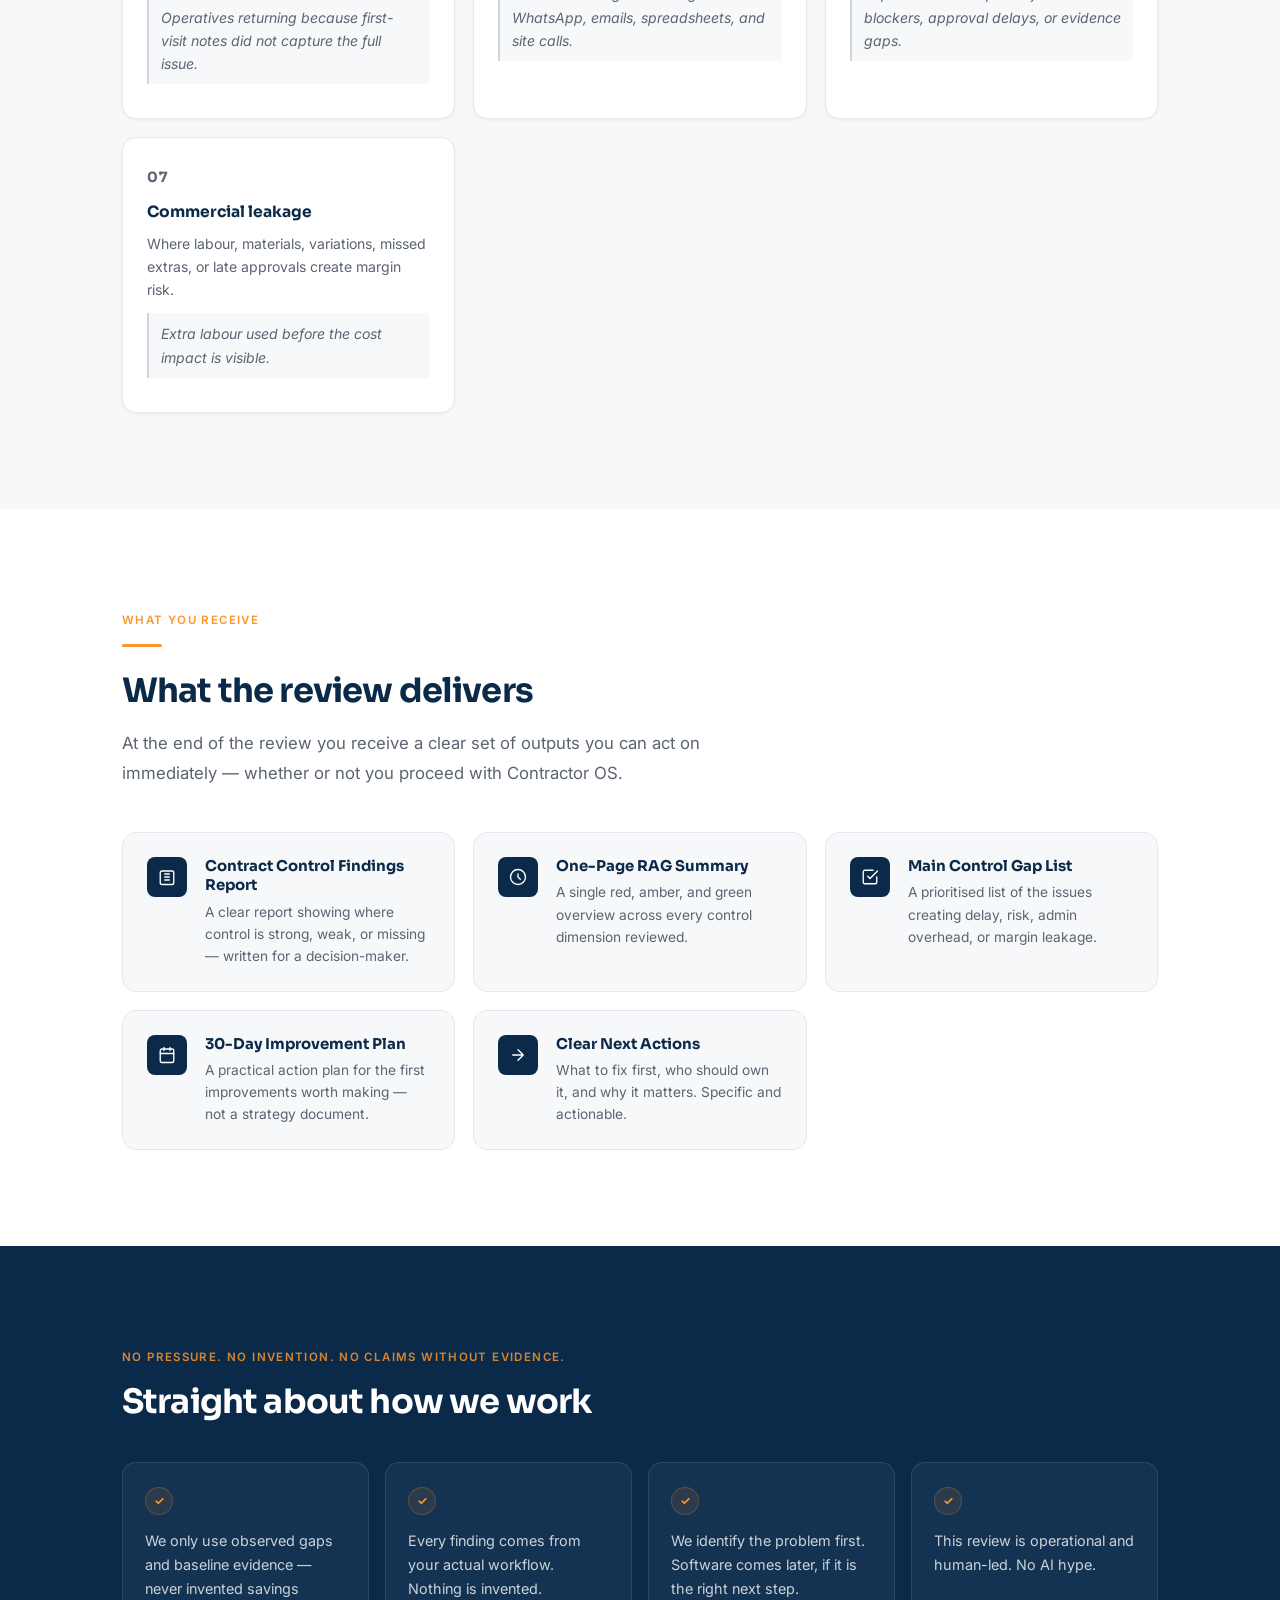
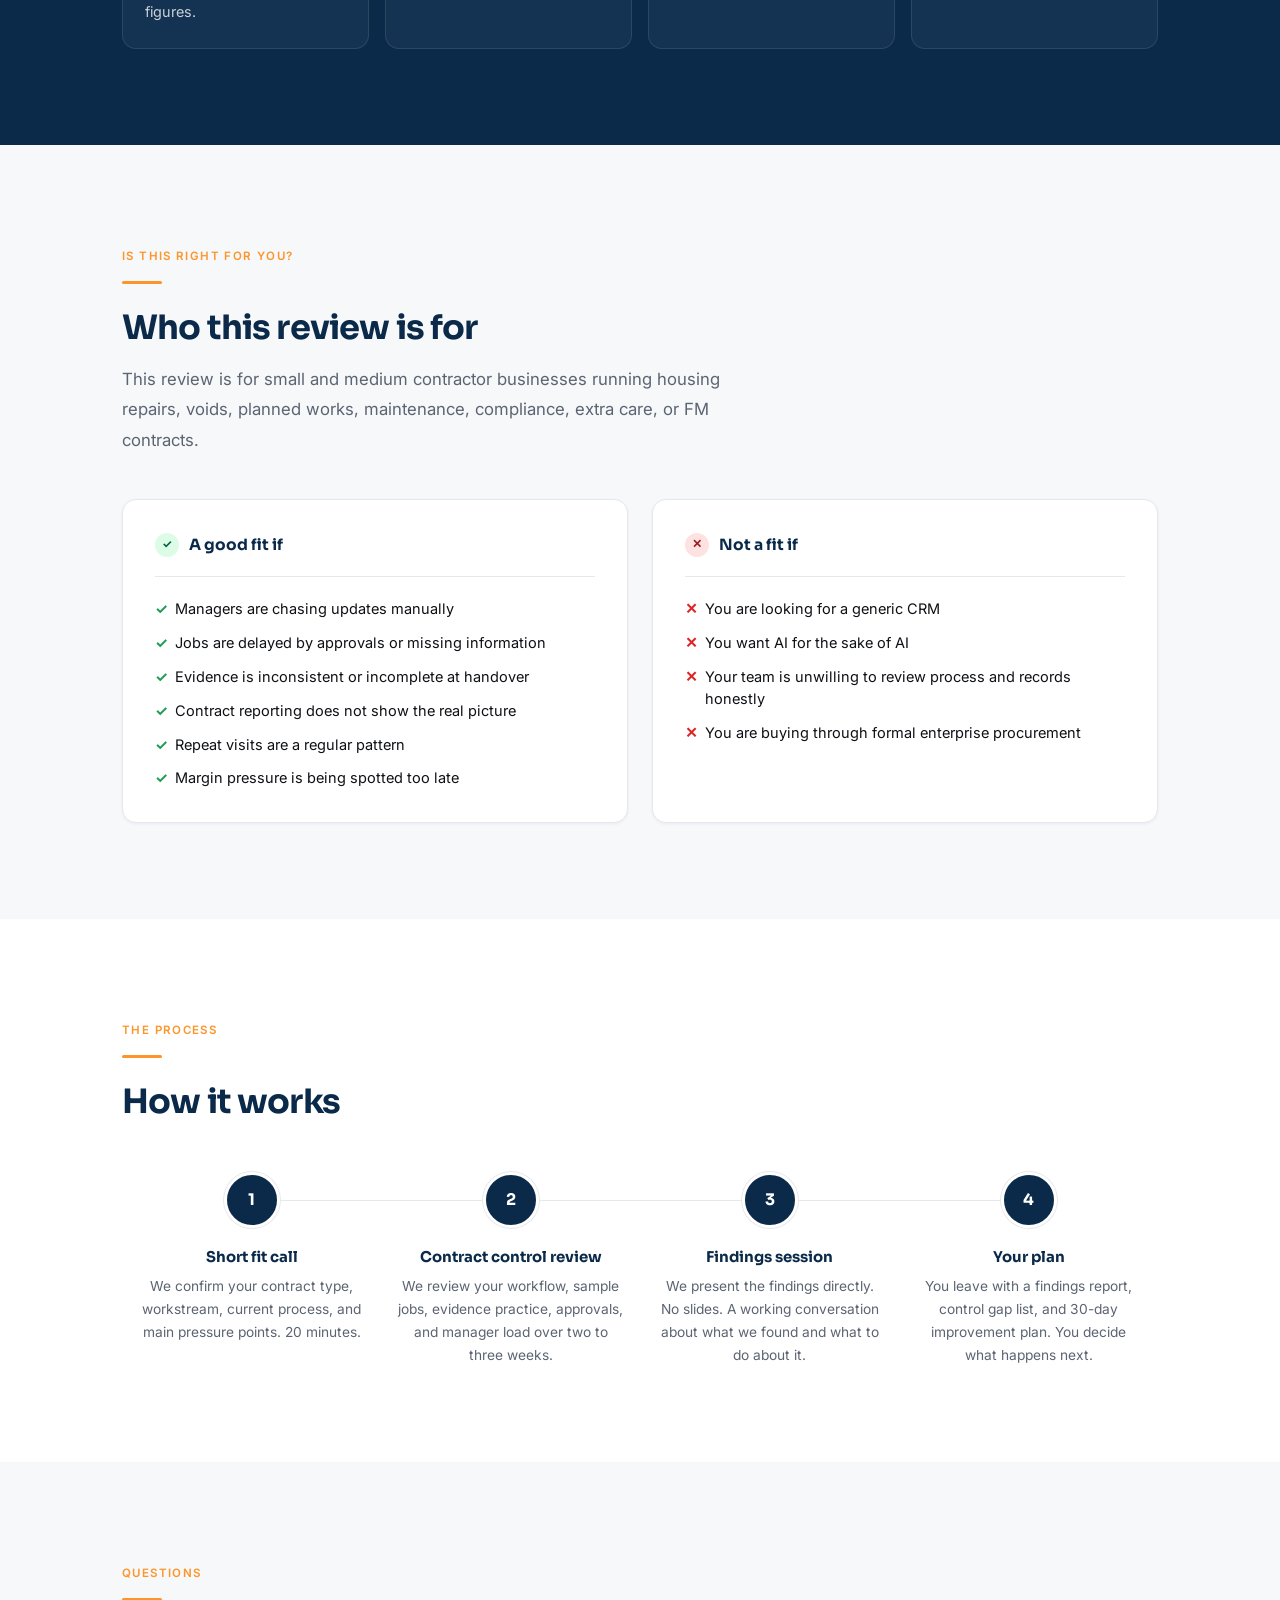
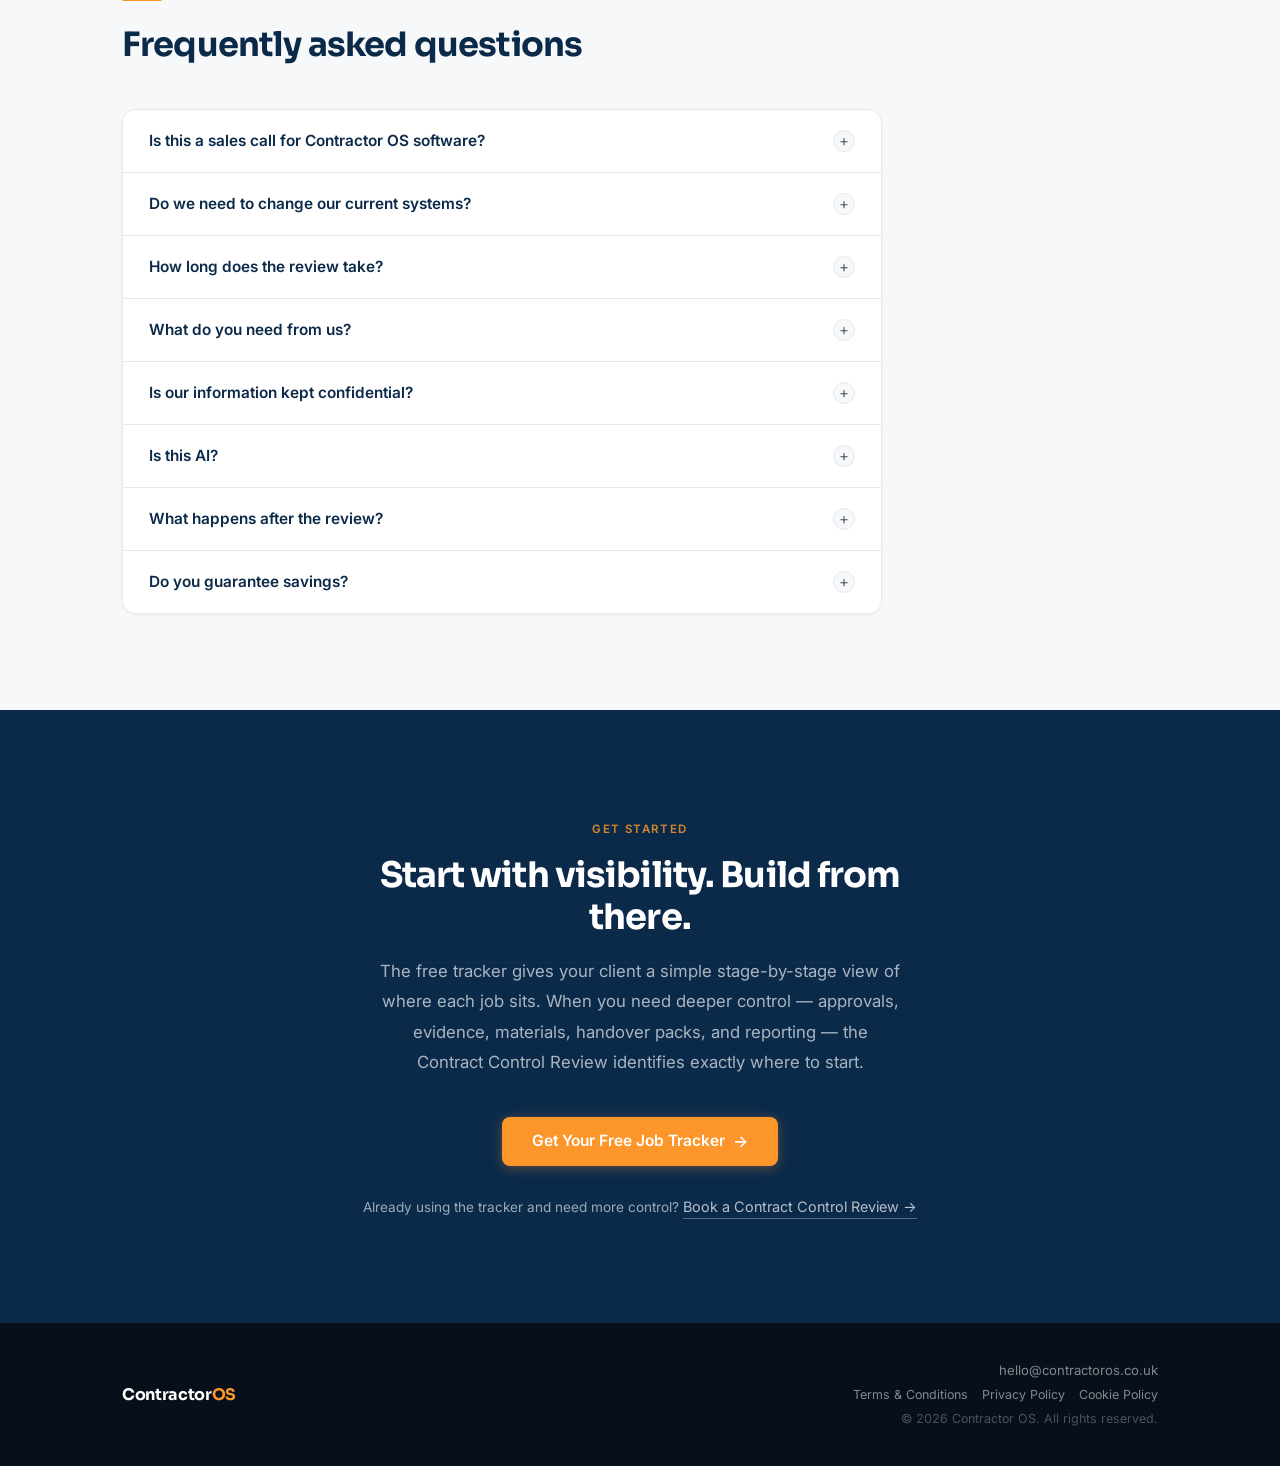
==== commit cc4f969e: "Add legal pages and footer links" ====
--- a/index.html
+++ b/index.html
@@ -5,6 +5,7 @@
   <meta name="viewport" content="width=device-width, initial-scale=1.0">
   <title>Contractor OS — Contract Control Software for Contractor Businesses</title>
   <meta name="description" content="Contractor OS helps contractor teams control live jobs, approvals, evidence and client updates in one place. Start free with the client visibility tracker.">
+  <link rel="icon" href="favicon.ico" sizes="any">
   <link rel="icon" type="image/png" href="favicon.png">
   <link rel="apple-touch-icon" href="apple-touch-icon.png">
   <link rel="preconnect" href="https://fonts.googleapis.com">
@@ -1282,6 +1283,11 @@
         <span class="footer-logo">Contractor<span>OS</span></span>
         <div class="footer-meta">
           <a href="mailto:hello@contractoros.co.uk" class="footer-email">hello@contractoros.co.uk</a>
+          <nav class="footer-legal" aria-label="Legal links">
+            <a href="terms.html">Terms &amp; Conditions</a>
+            <a href="privacy.html">Privacy Policy</a>
+            <a href="cookies.html">Cookie Policy</a>
+          </nav>
           <span class="footer-copy">&copy; 2026 Contractor OS. All rights reserved.</span>
         </div>
       </div>
--- a/styles.css
+++ b/styles.css
@@ -1085,6 +1085,95 @@
   color: rgba(255,255,255,0.28);
 }
 
+.footer-legal {
+  display: flex;
+  gap: 14px;
+  flex-wrap: wrap;
+}
+
+.footer-legal a {
+  font-size: 0.78rem;
+  color: rgba(255,255,255,0.5);
+  transition: color 0.15s;
+}
+
+.footer-legal a:hover {
+  color: rgba(255,255,255,0.85);
+}
+
+/* ── Legal pages ─────────────────────────────────────────────────────── */
+.legal-page {
+  background: var(--offwhite);
+  min-height: 100vh;
+}
+
+.legal-shell {
+  max-width: 860px;
+  margin: 0 auto;
+  padding: 52px 32px 88px;
+}
+
+.legal-back {
+  display: inline-flex;
+  margin-bottom: 18px;
+  color: var(--navy-mid);
+  font-weight: 600;
+  font-size: 0.92rem;
+}
+
+.legal-title {
+  font-family: var(--font-head);
+  color: var(--navy);
+  font-size: clamp(1.7rem, 3vw, 2.4rem);
+  line-height: 1.2;
+  margin-bottom: 10px;
+}
+
+.legal-updated {
+  color: var(--muted);
+  font-size: 0.92rem;
+  margin-bottom: 24px;
+}
+
+.legal-card {
+  background: var(--white);
+  border: 1px solid var(--border);
+  border-radius: var(--radius-lg);
+  box-shadow: var(--shadow-xs);
+  padding: 28px;
+}
+
+.legal-card h2 {
+  font-family: var(--font-head);
+  font-size: 1.2rem;
+  color: var(--navy);
+  margin: 22px 0 8px;
+}
+
+.legal-card h2:first-child {
+  margin-top: 0;
+}
+
+.legal-card p,
+.legal-card li {
+  color: #28303d;
+  line-height: 1.75;
+}
+
+.legal-card ul {
+  margin: 8px 0 0 18px;
+}
+
+@media (max-width: 700px) {
+  .legal-shell {
+    padding: 28px 18px 64px;
+  }
+
+  .legal-card {
+    padding: 20px;
+  }
+}
+
 /* ── Divider ──────────────────────────────────────────────── */
 .section-divider {
   width: 40px;
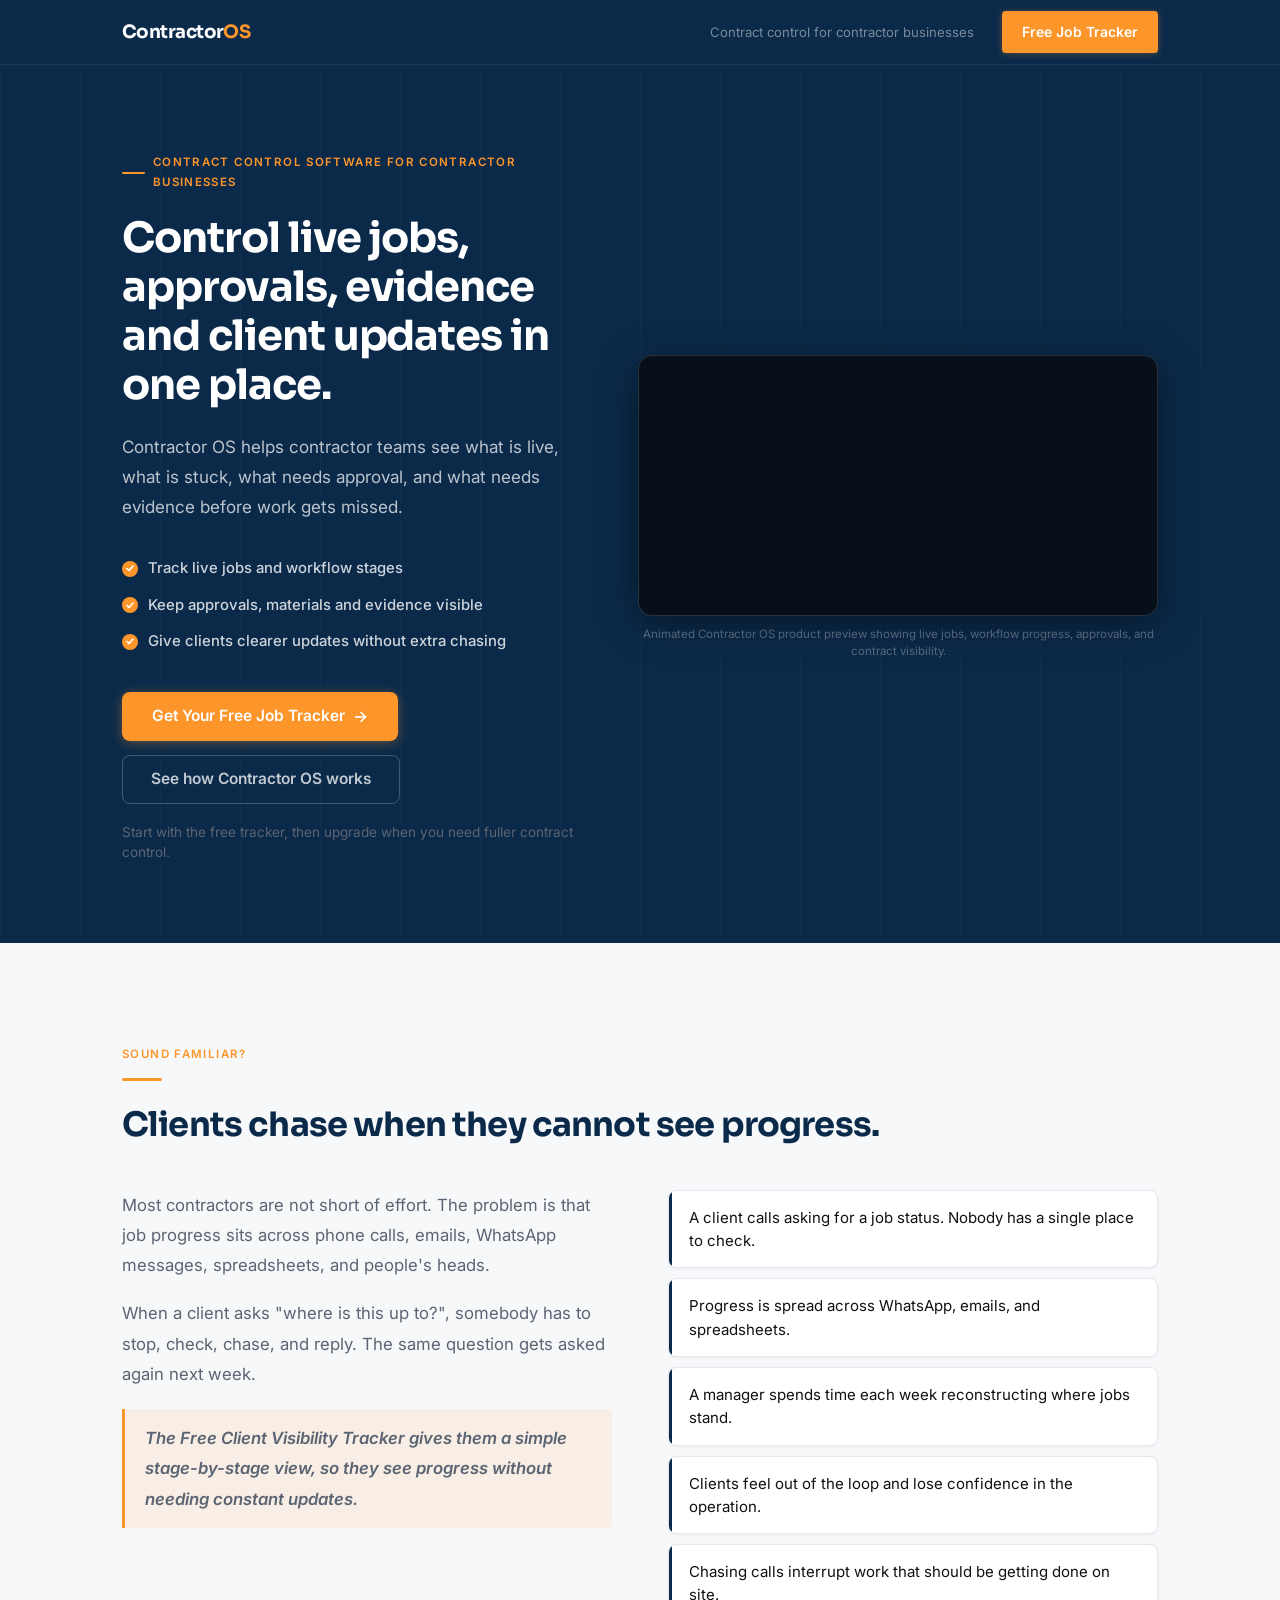
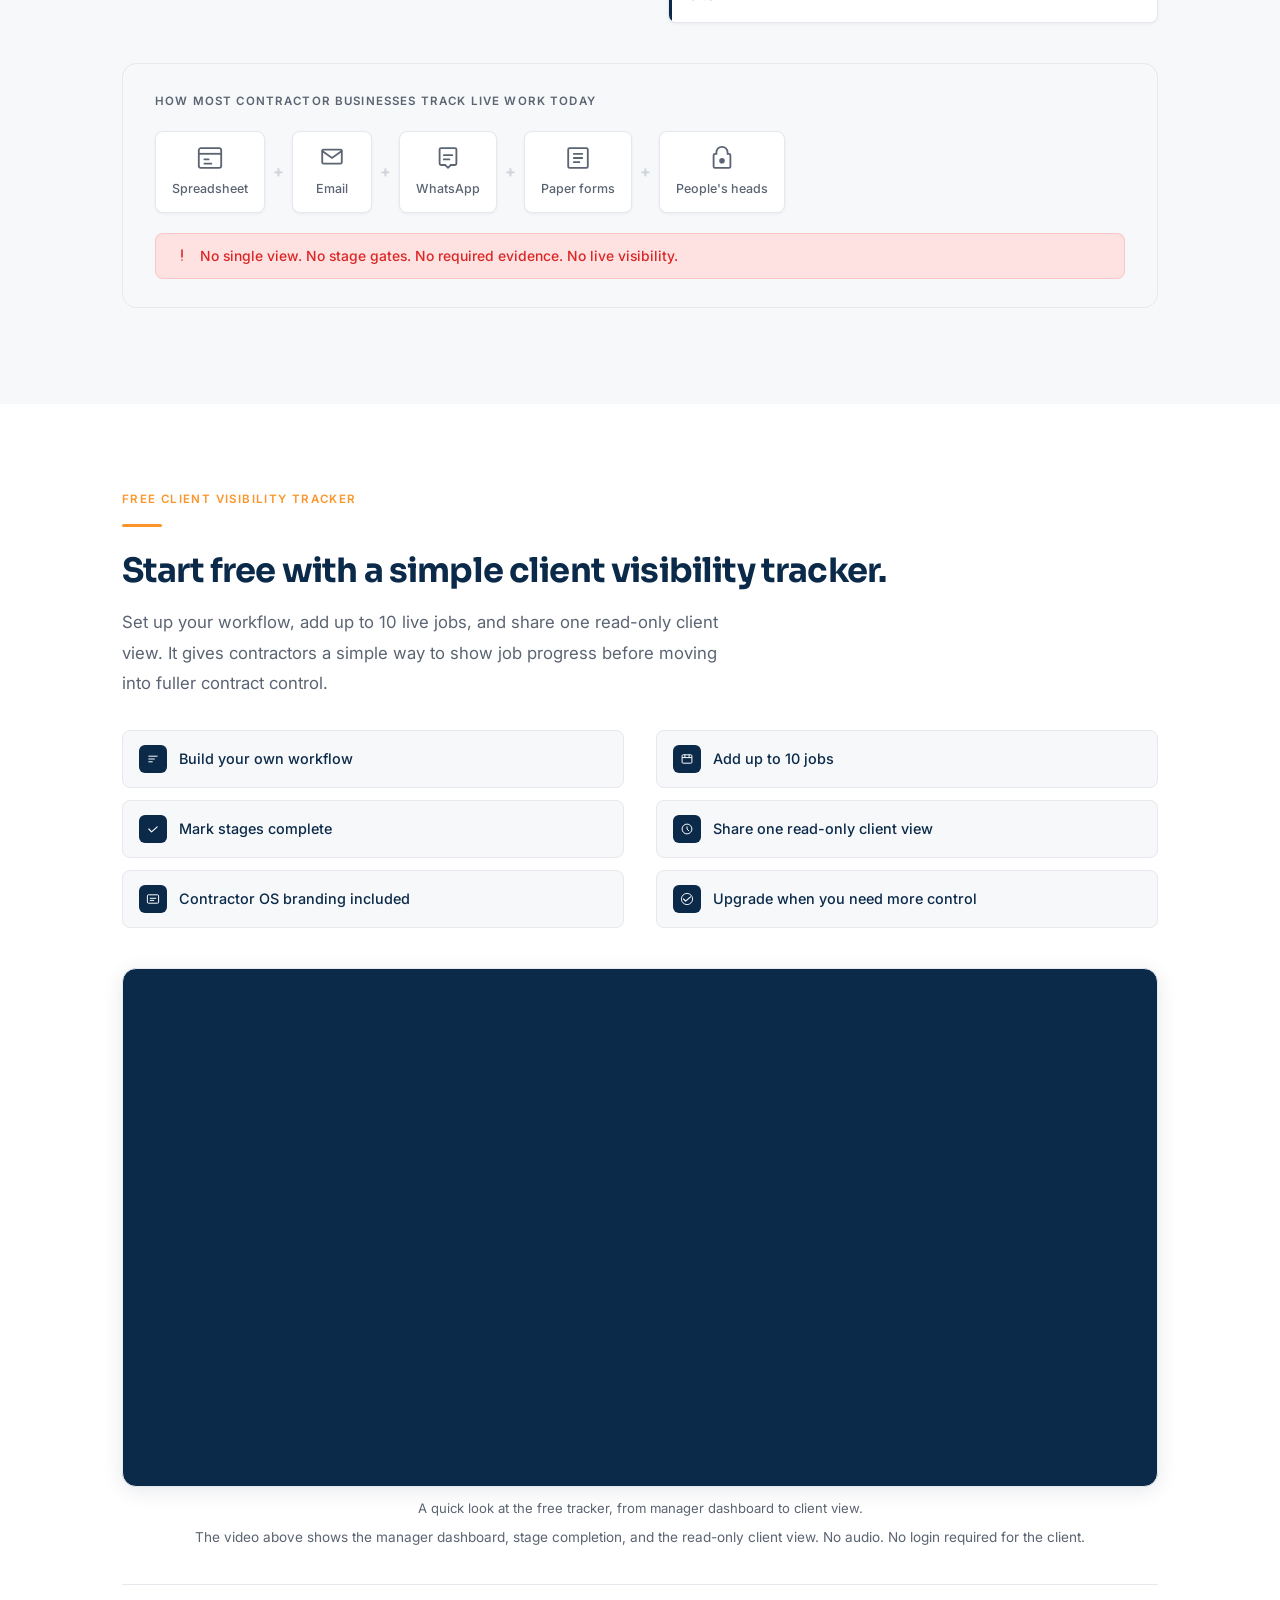
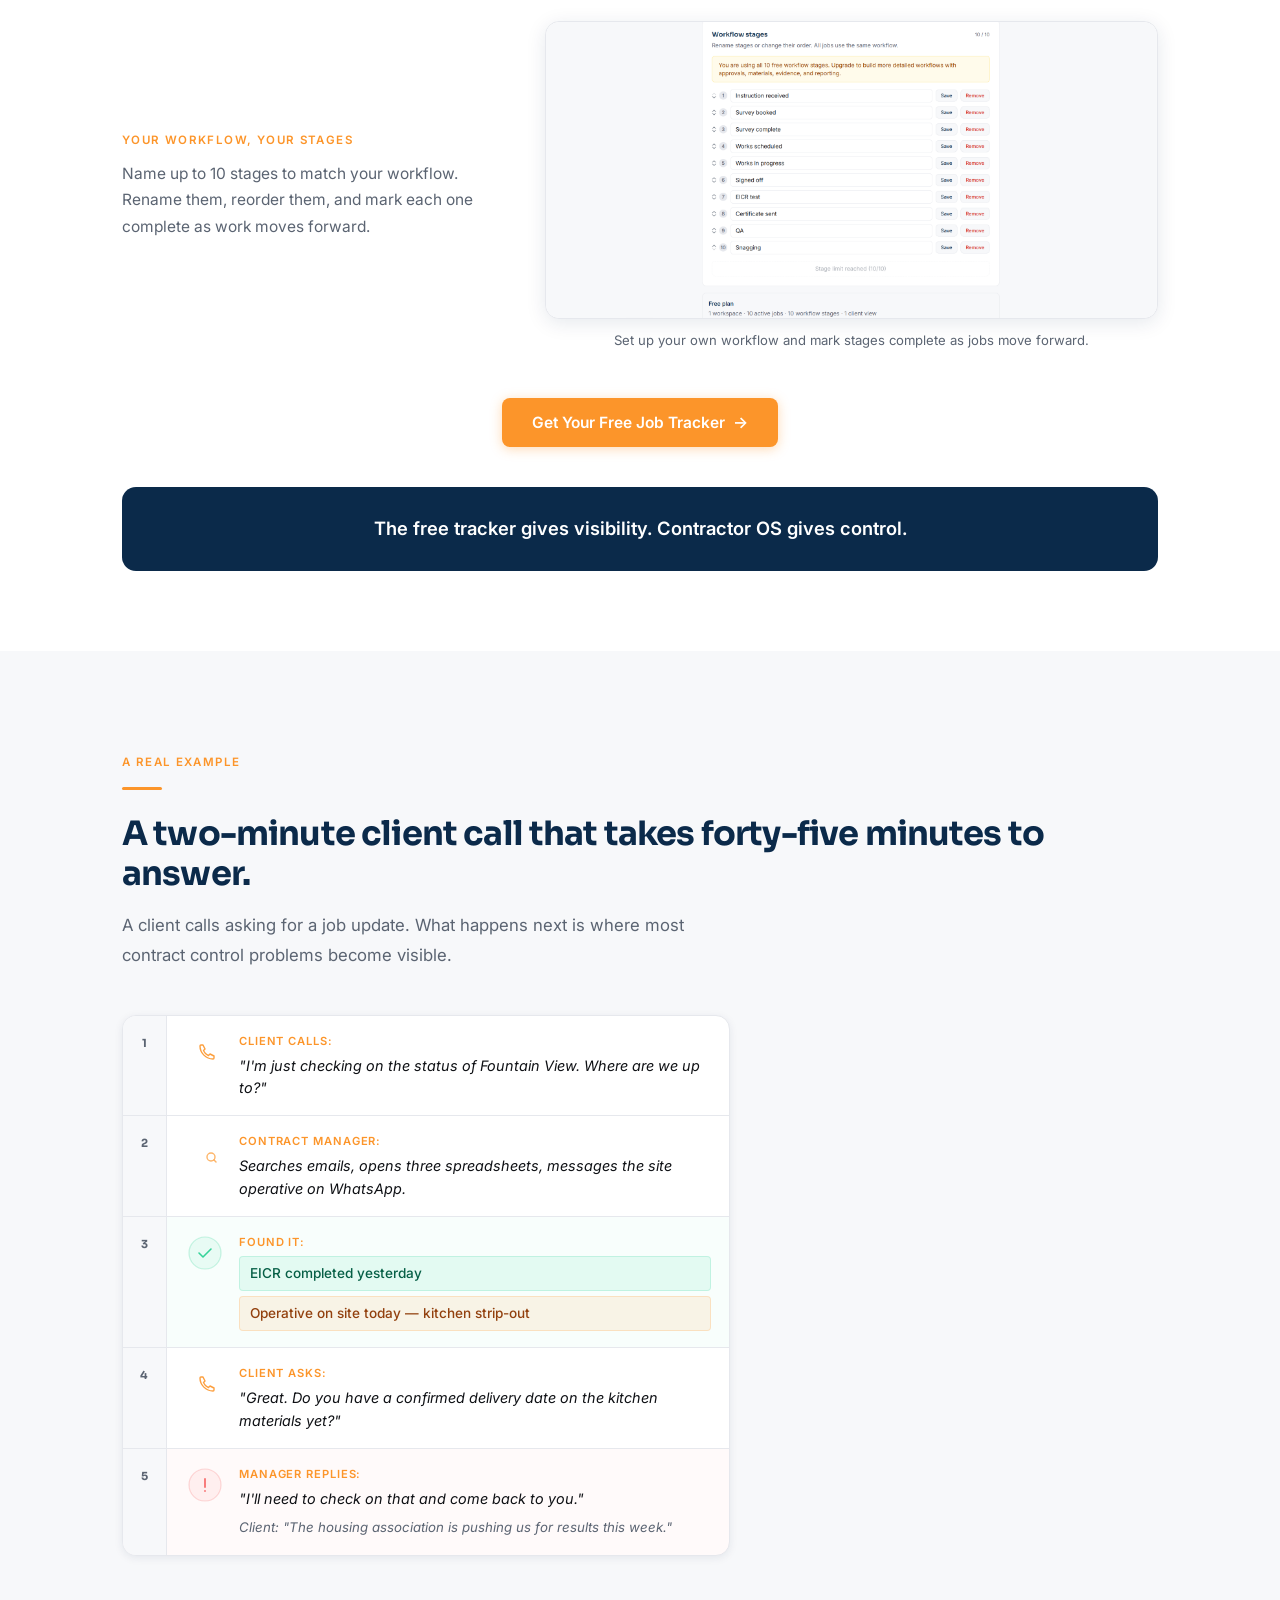
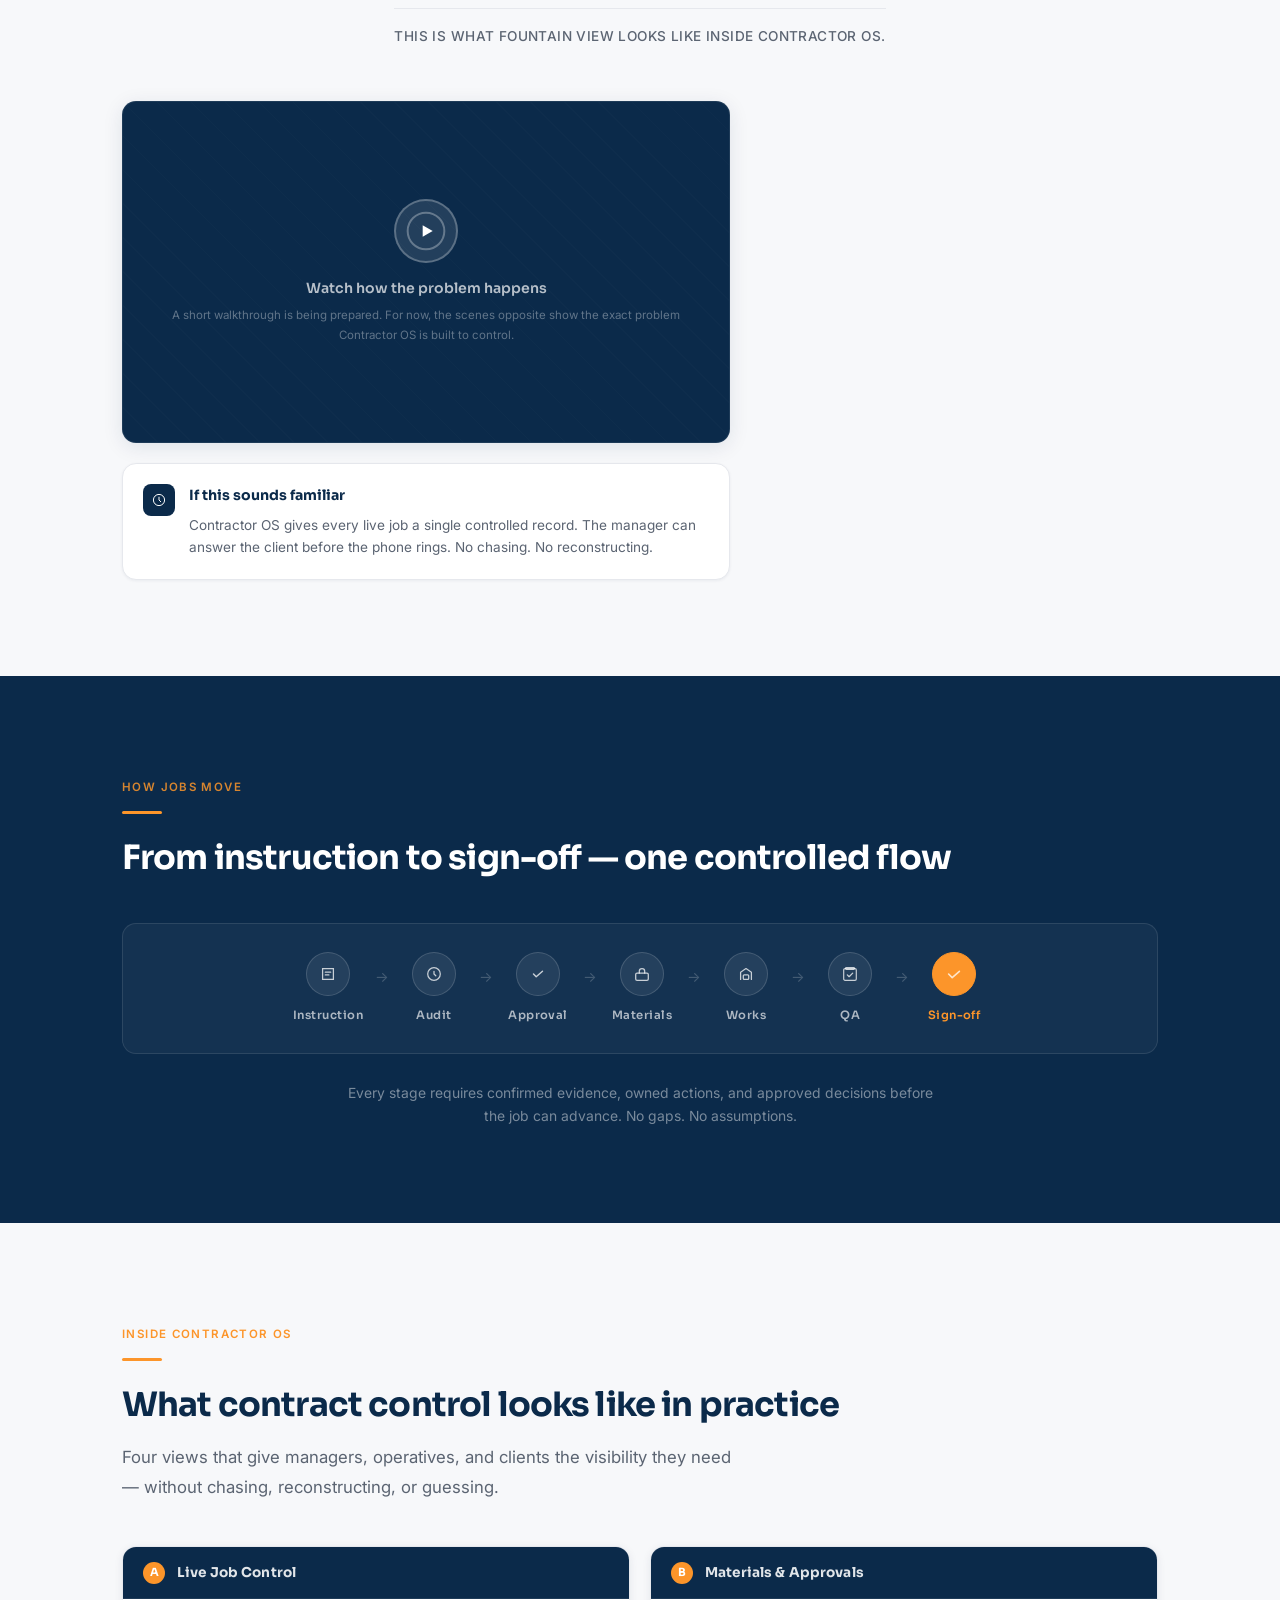
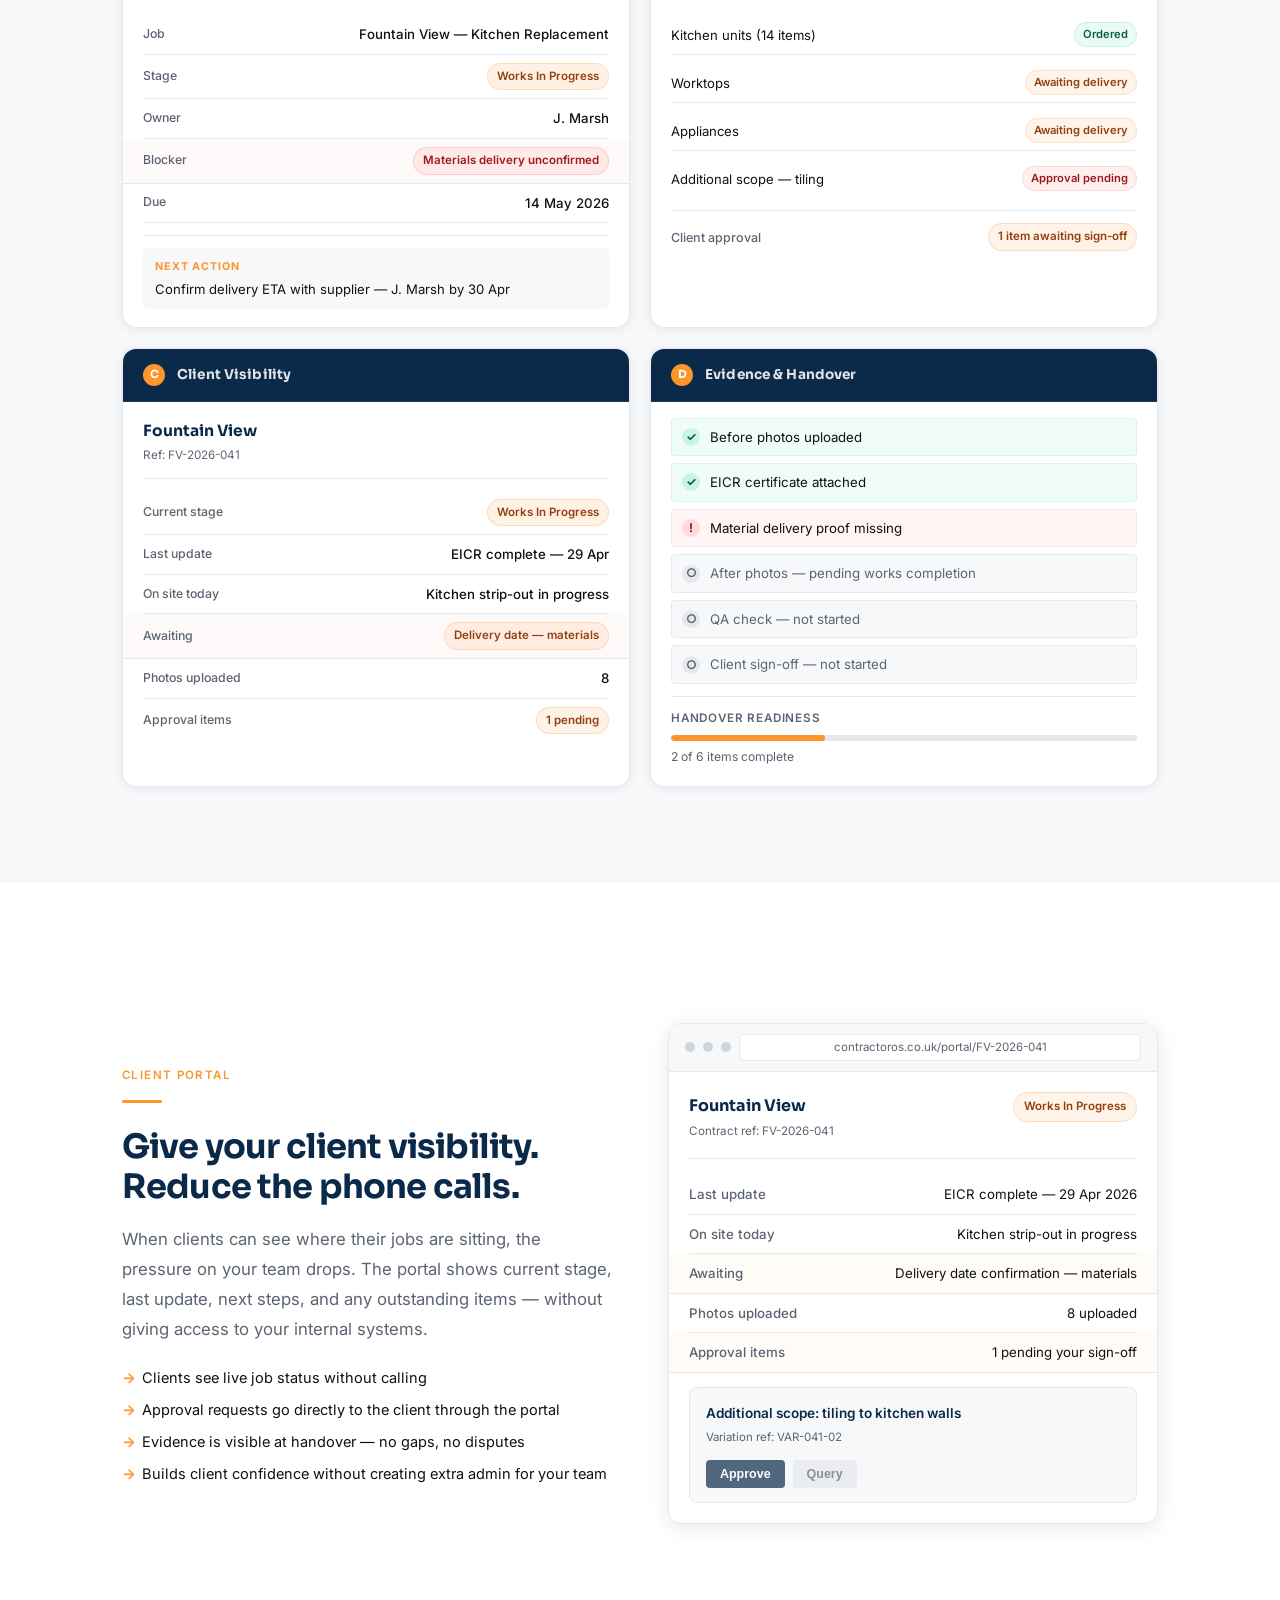
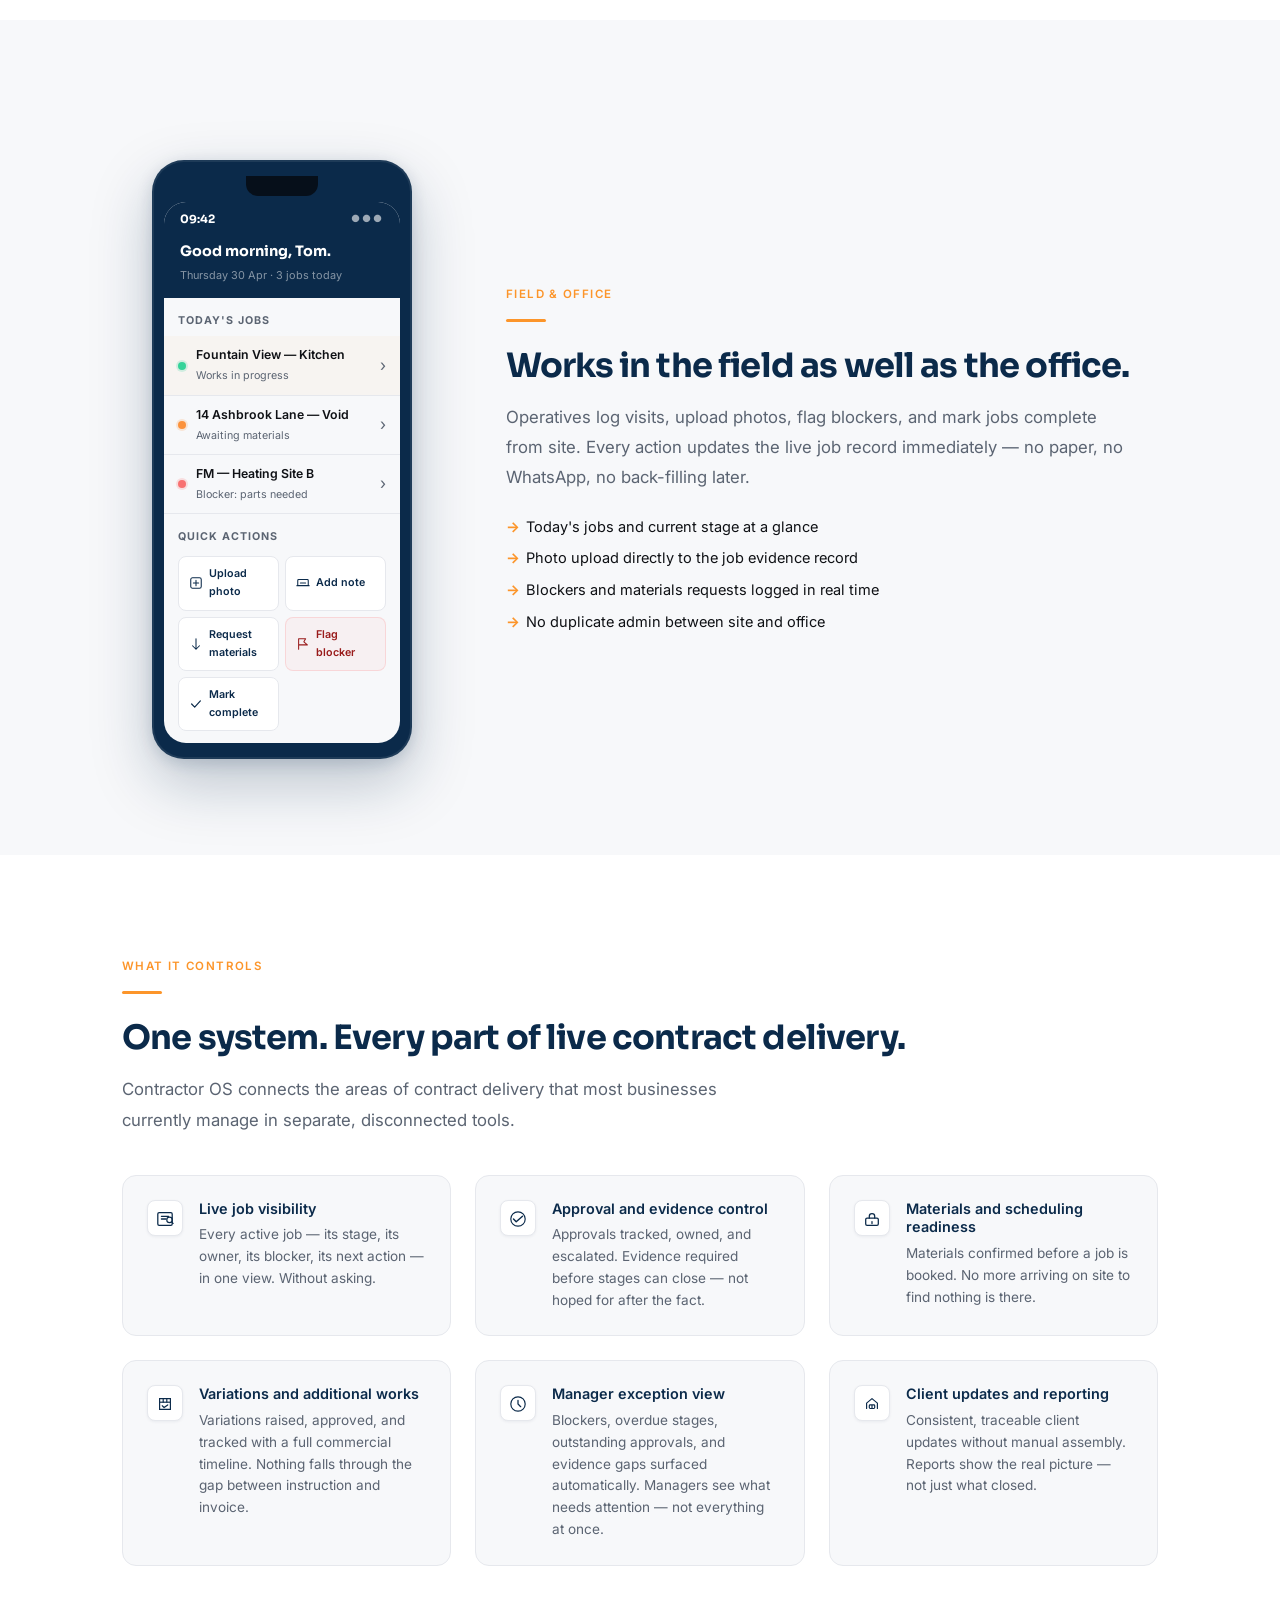
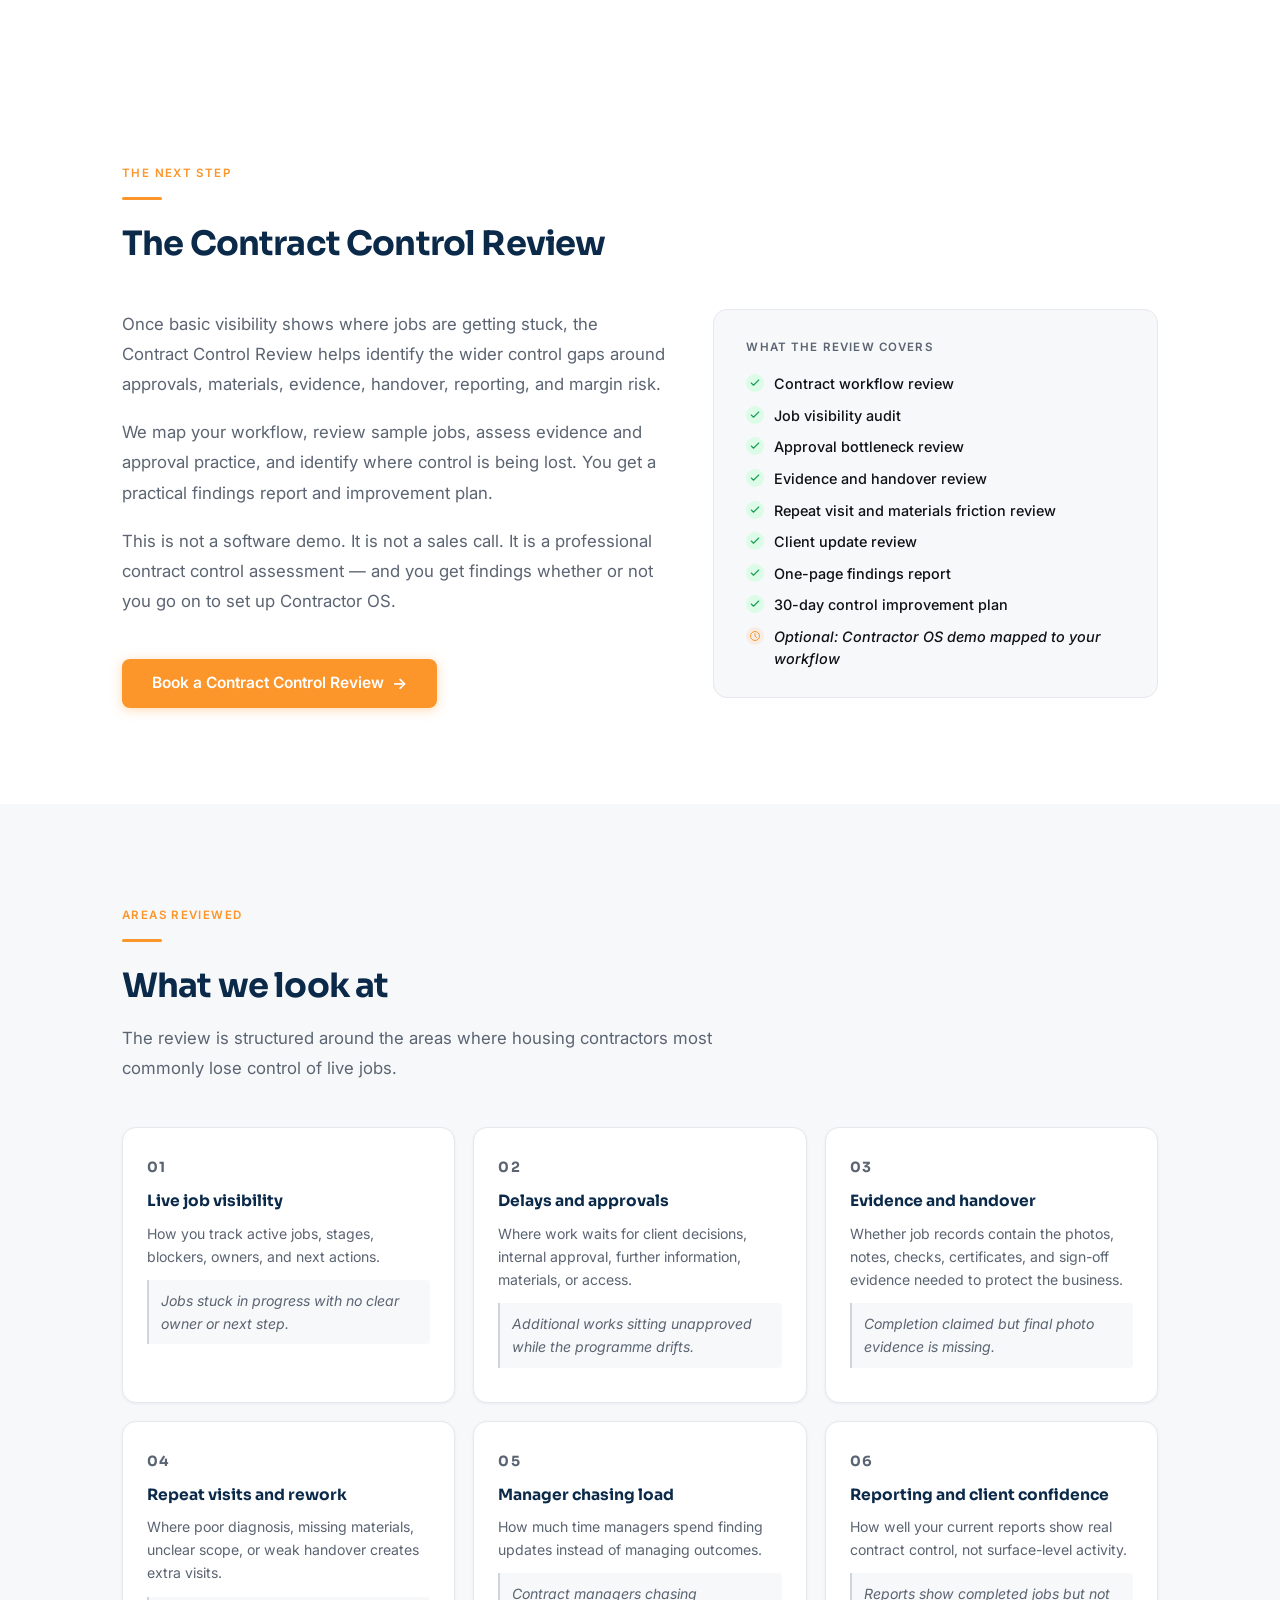
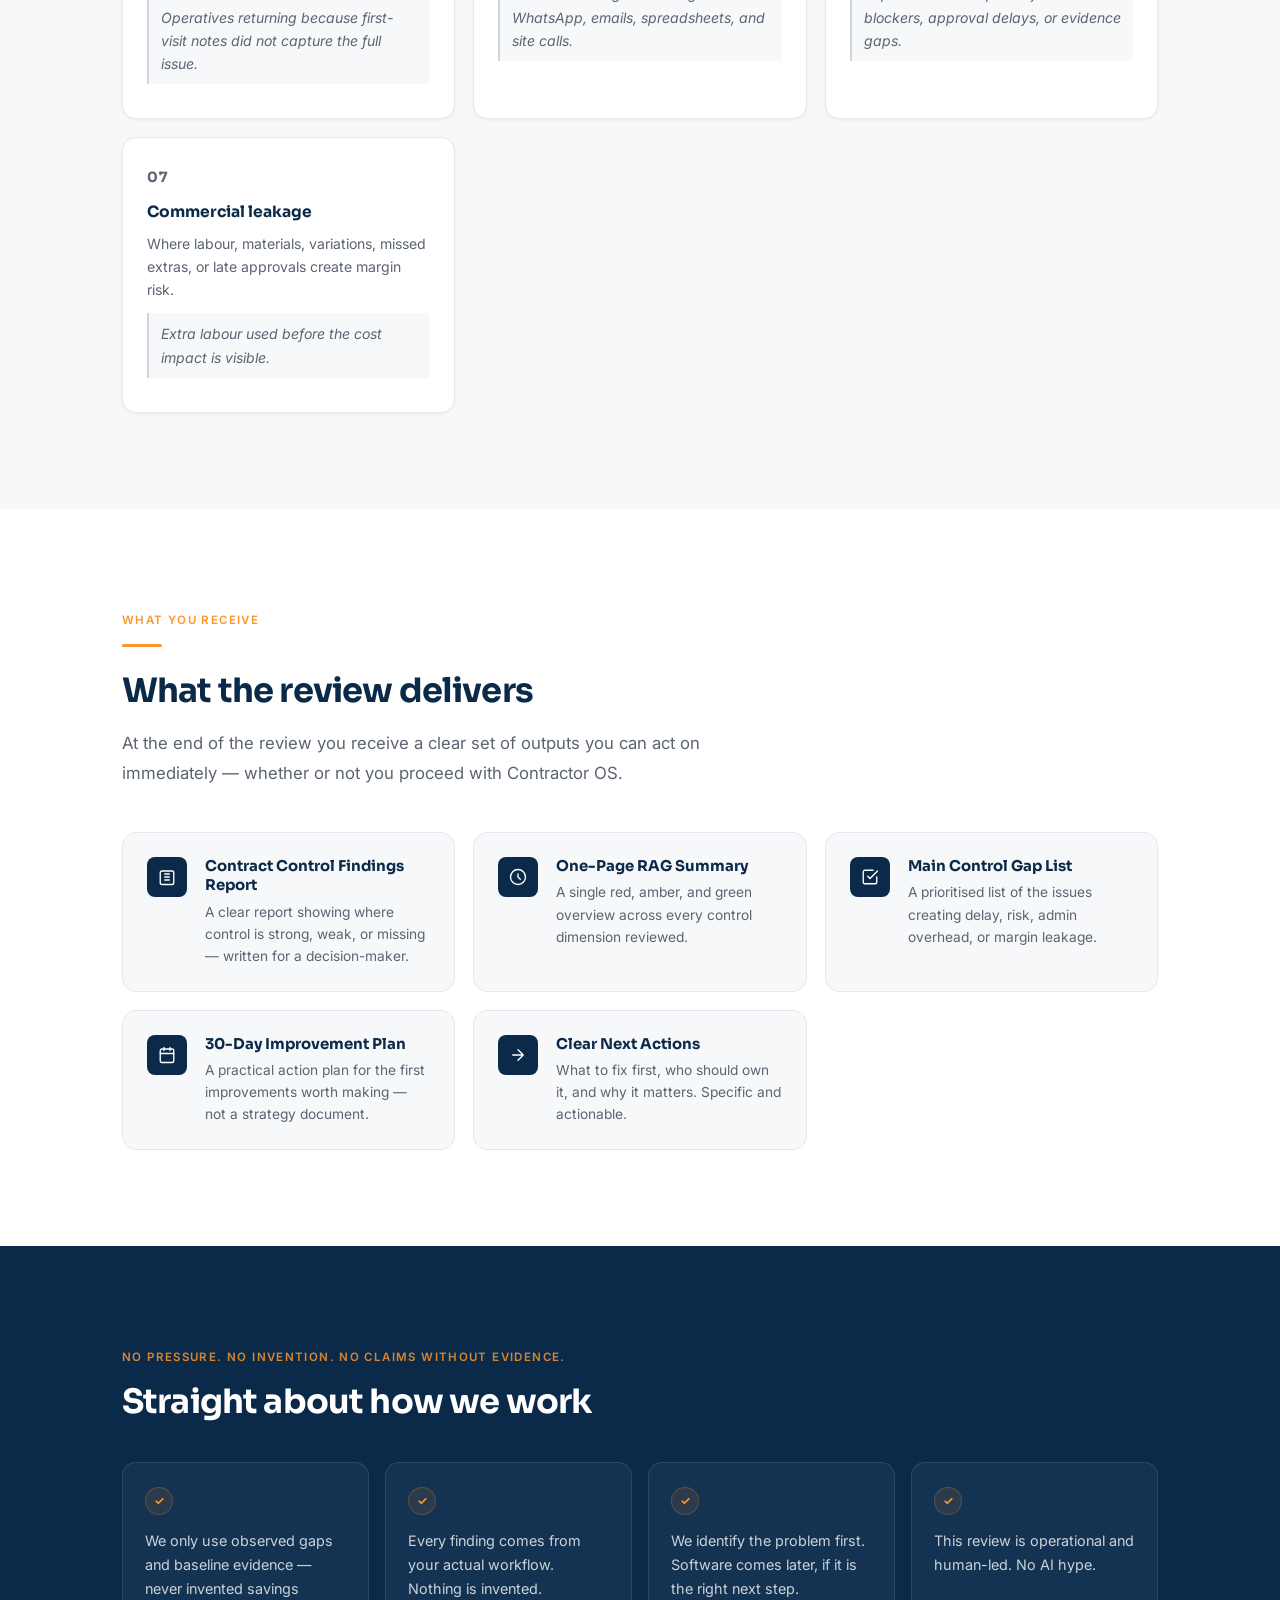
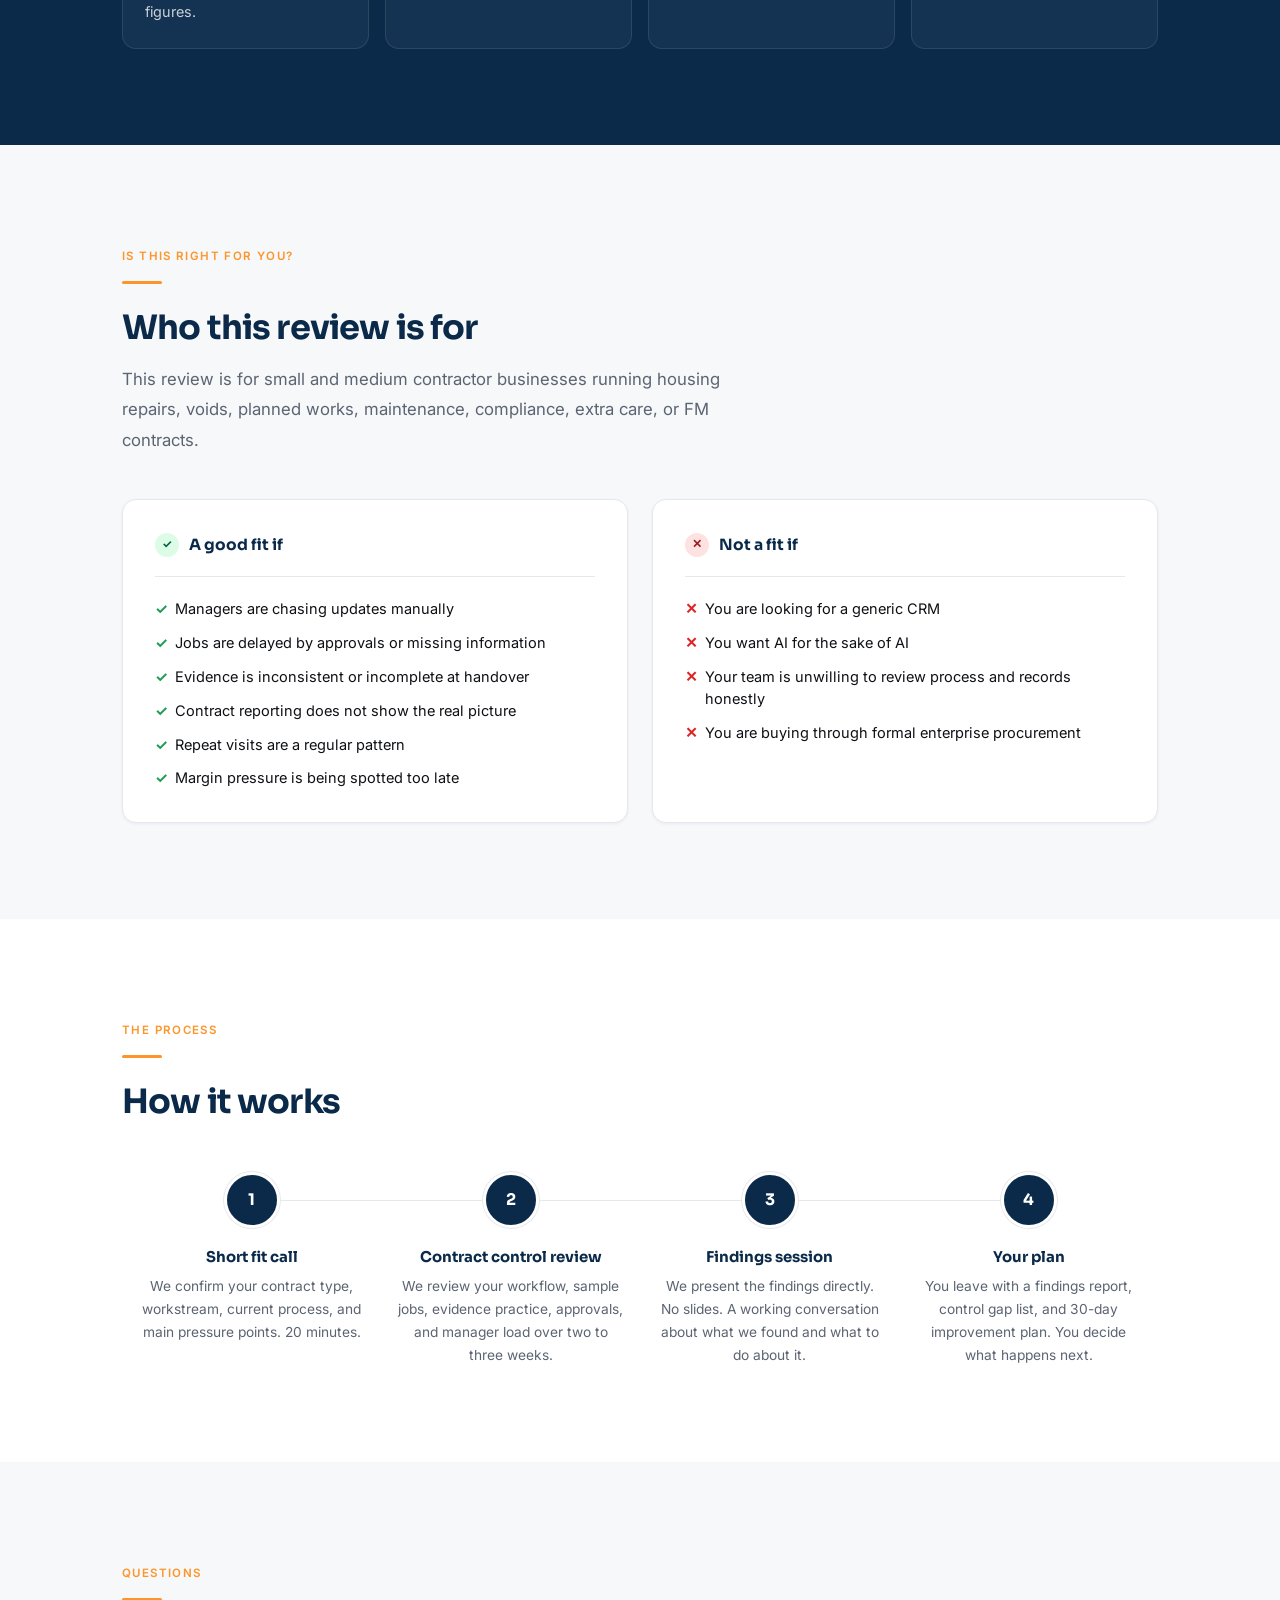
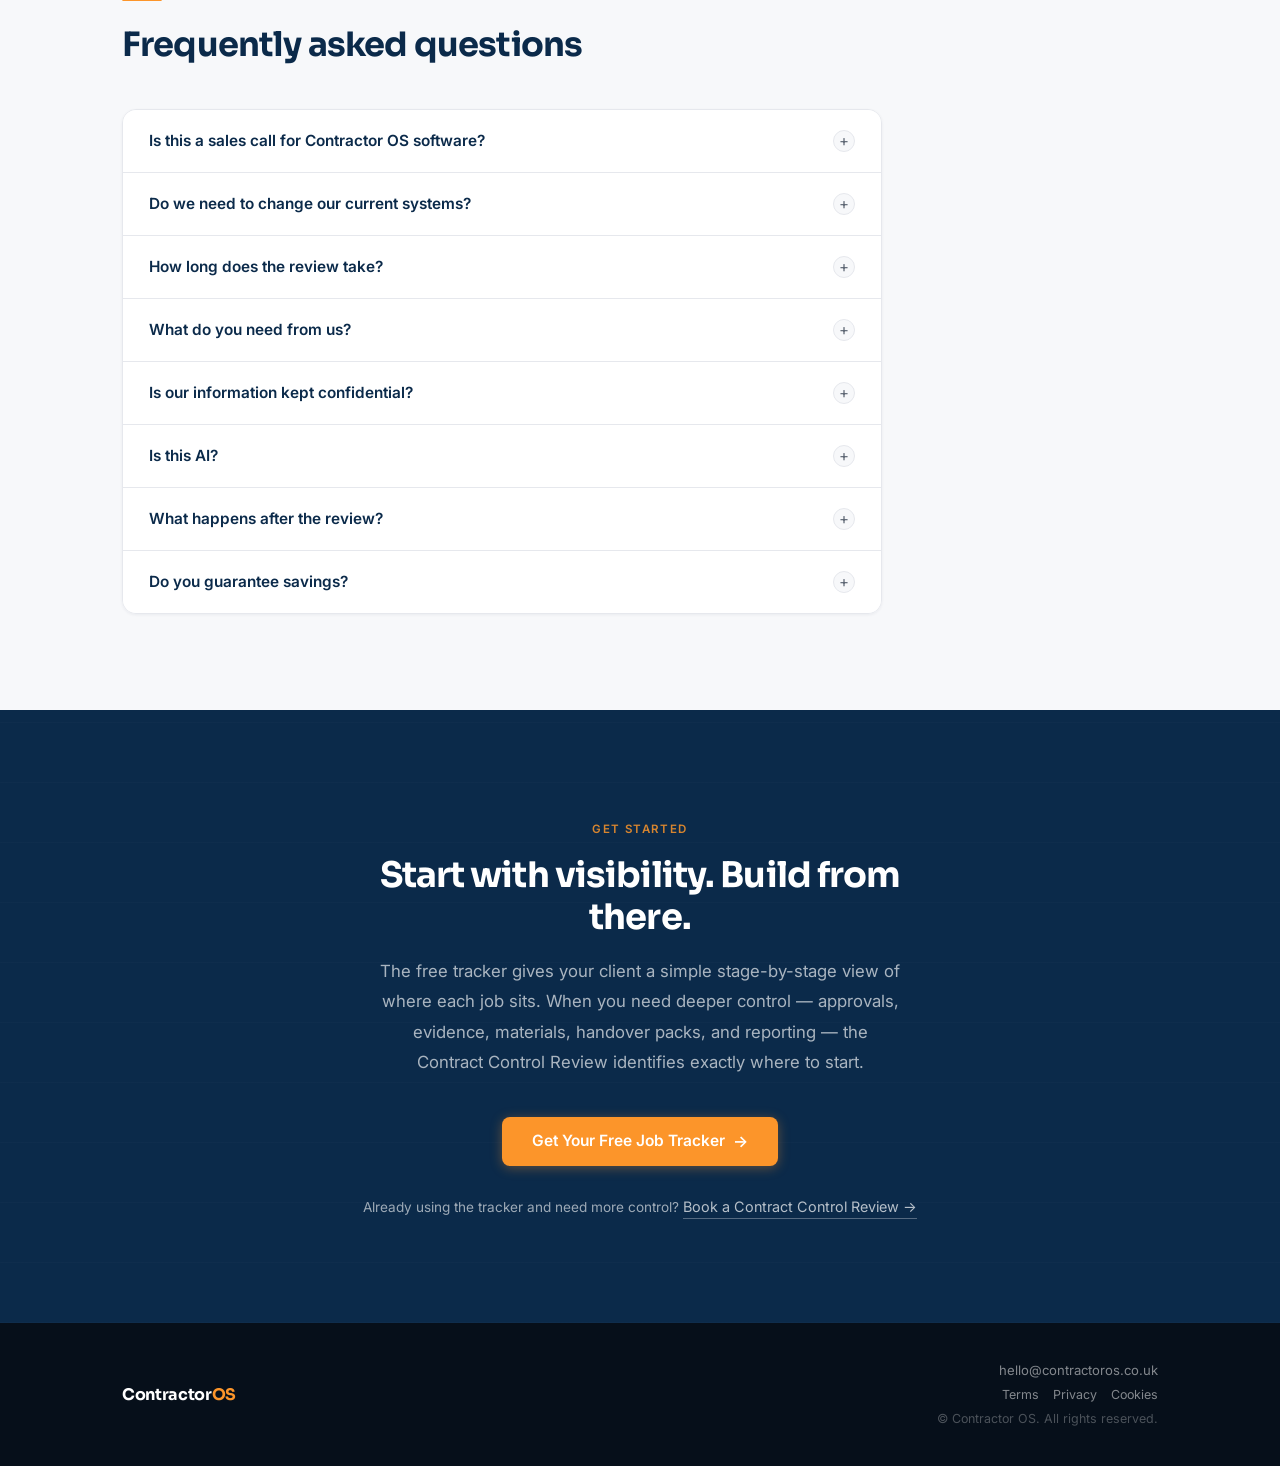
==== commit 7c2fbcbf: "Fix legal page links and layout" ====
--- a/index.html
+++ b/index.html
@@ -1284,11 +1284,11 @@
         <div class="footer-meta">
           <a href="mailto:hello@contractoros.co.uk" class="footer-email">hello@contractoros.co.uk</a>
           <nav class="footer-legal" aria-label="Legal links">
-            <a href="terms.html">Terms &amp; Conditions</a>
-            <a href="privacy.html">Privacy Policy</a>
-            <a href="cookies.html">Cookie Policy</a>
+            <a href="terms.html">Terms</a>
+            <a href="privacy.html">Privacy</a>
+            <a href="cookies.html">Cookies</a>
           </nav>
-          <span class="footer-copy">&copy; 2026 Contractor OS. All rights reserved.</span>
+          <span class="footer-copy">&copy; Contractor OS. All rights reserved.</span>
         </div>
       </div>
     </div>
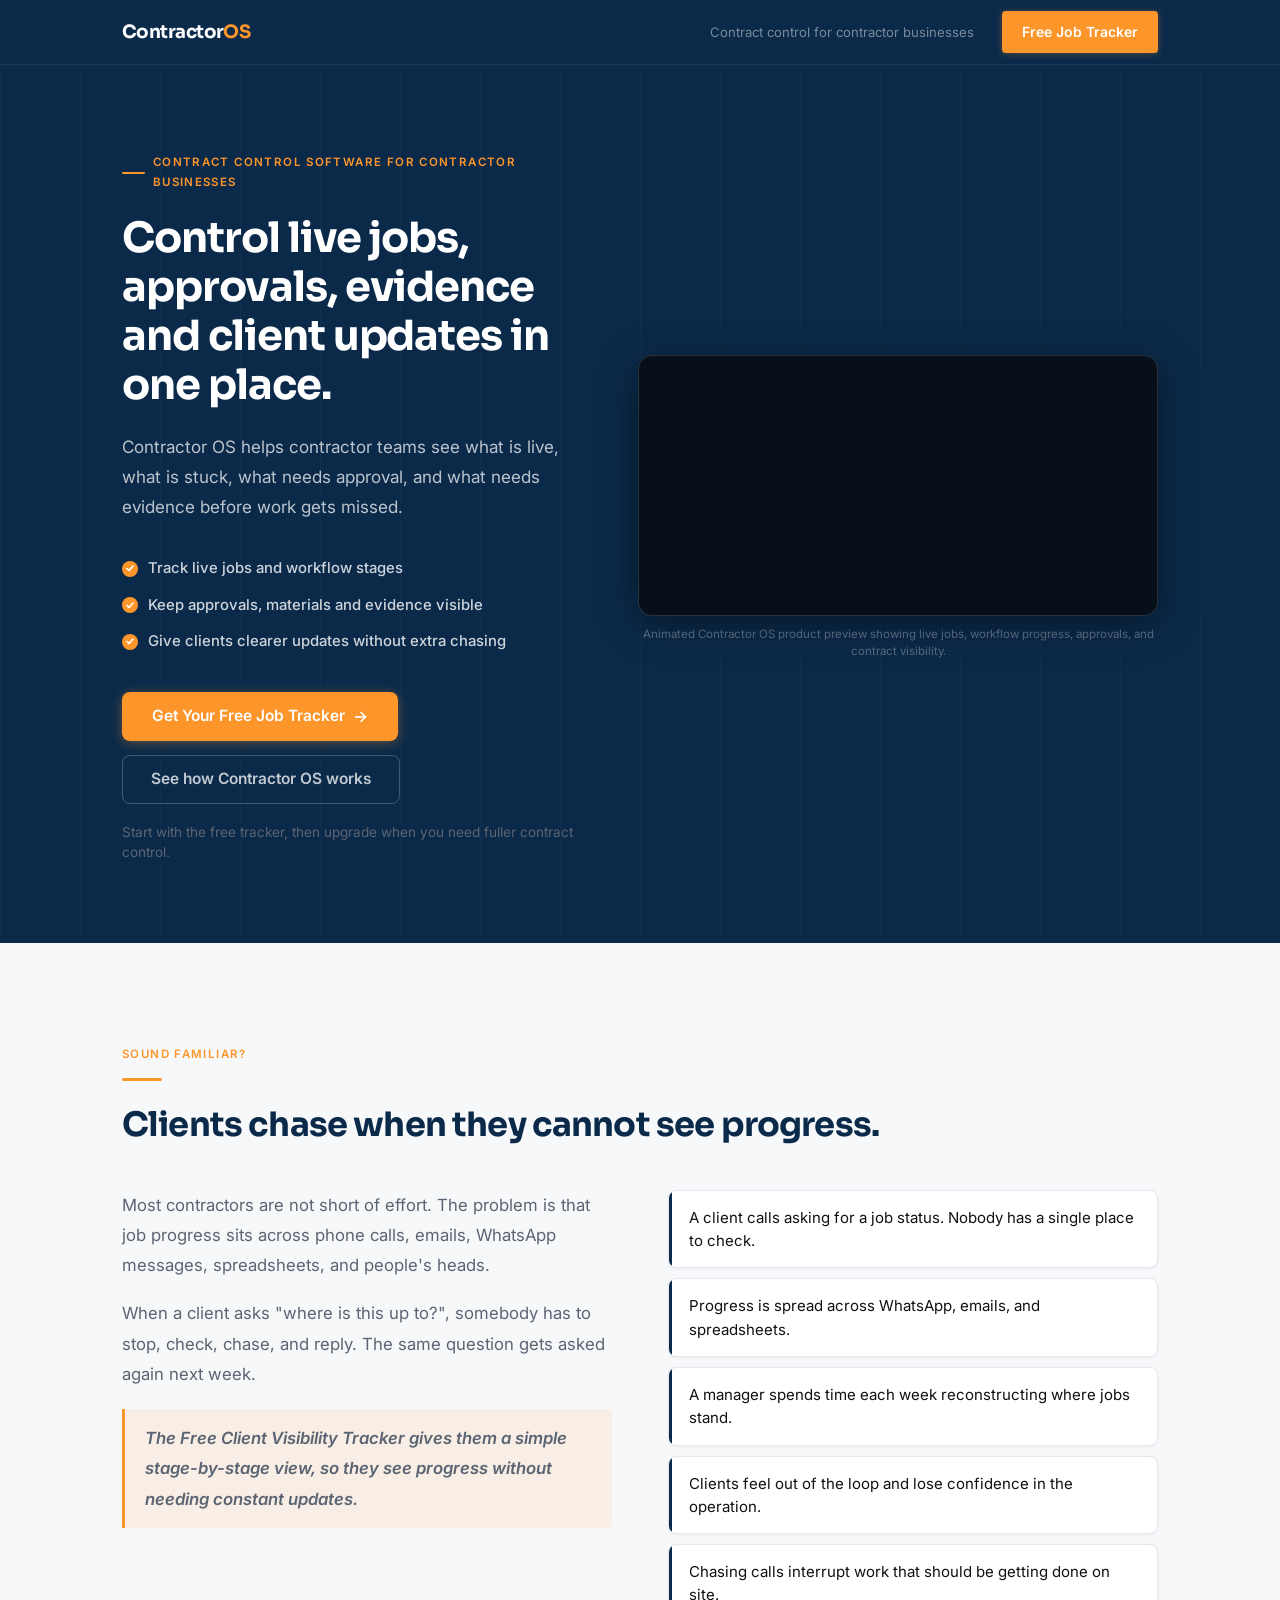
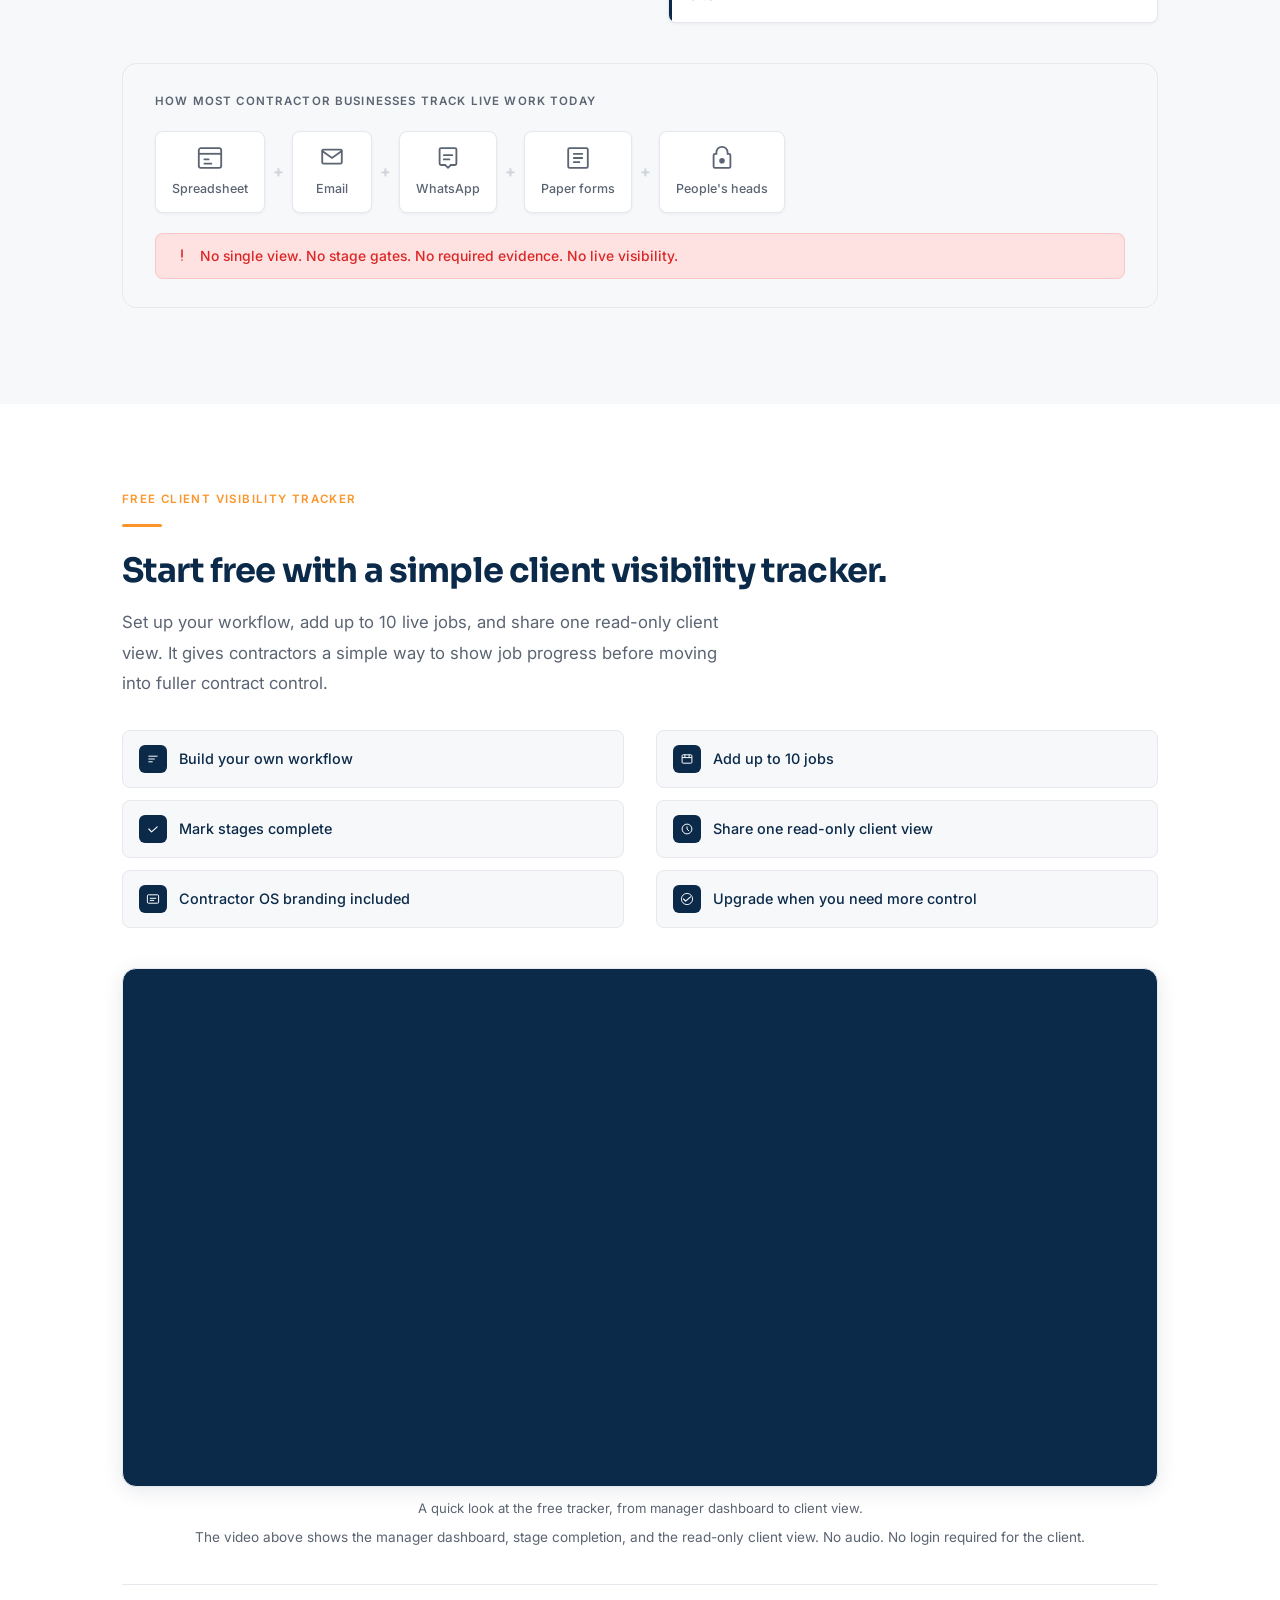
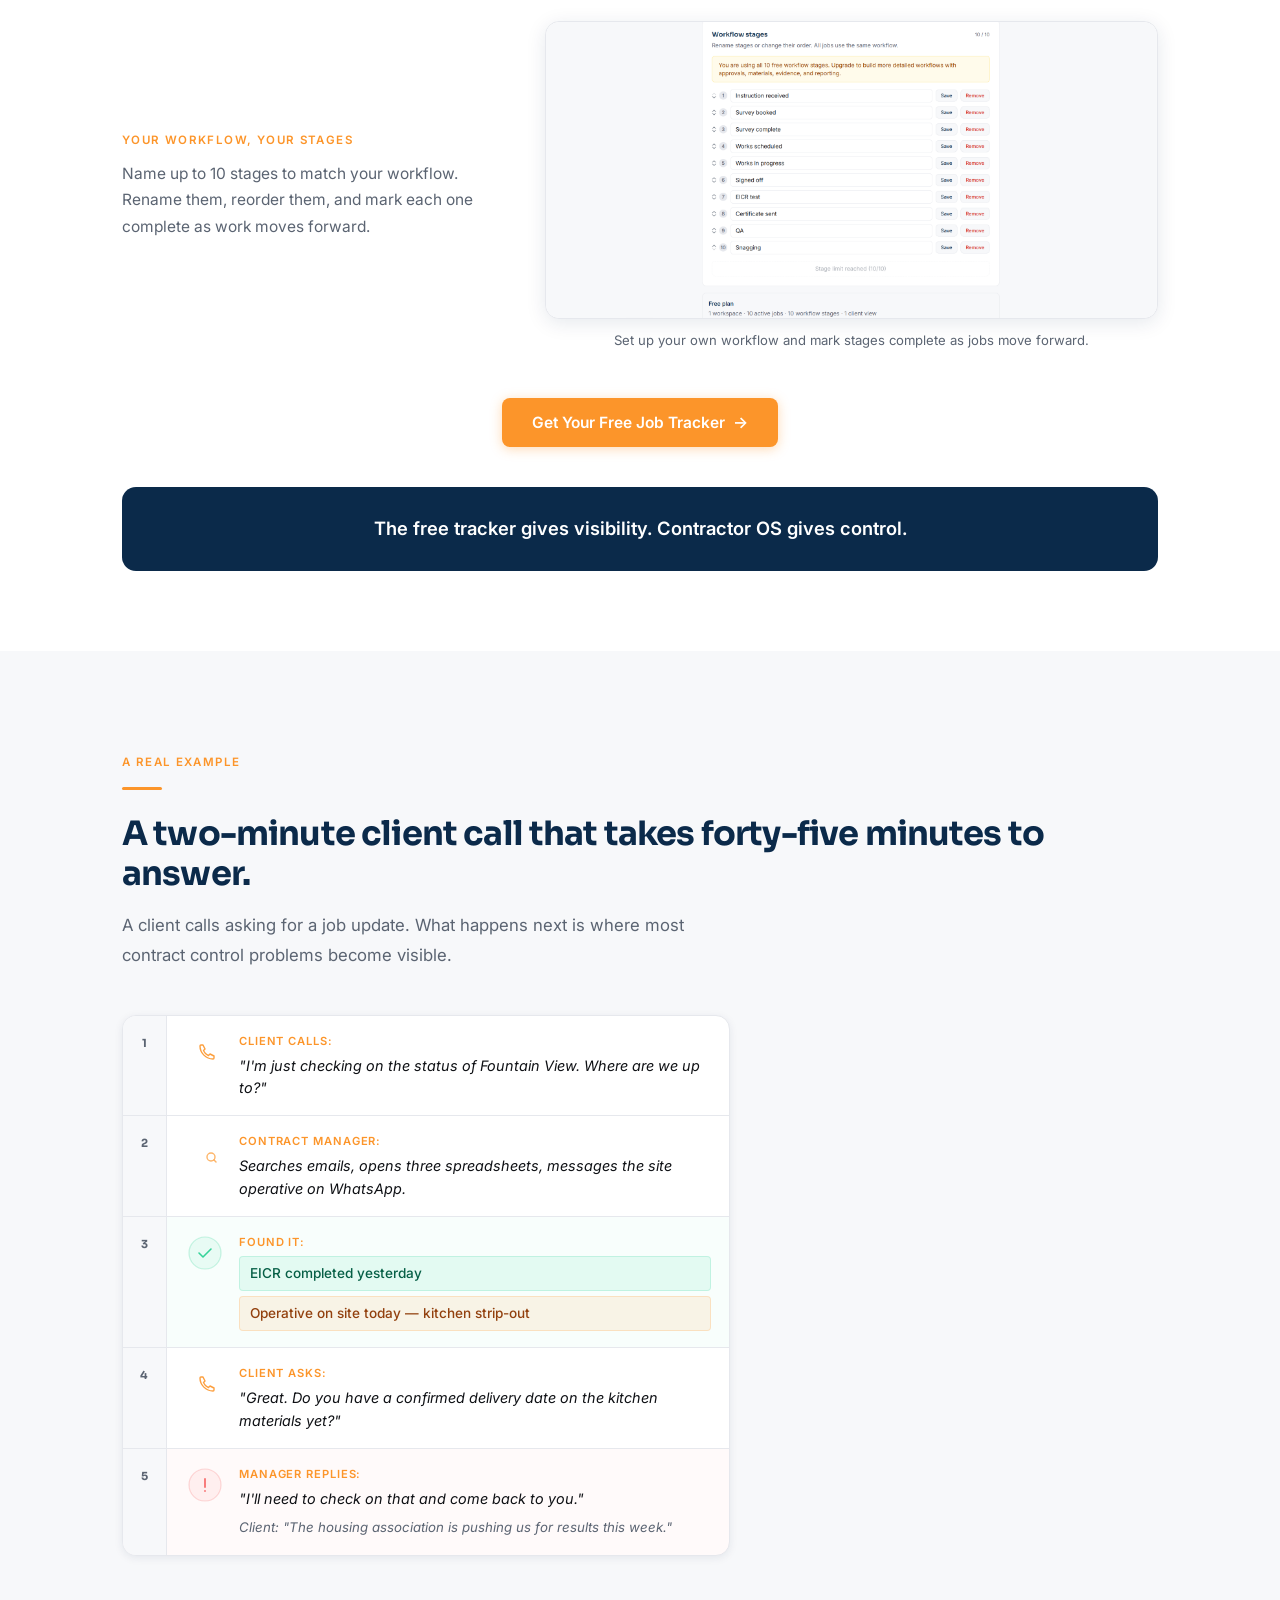
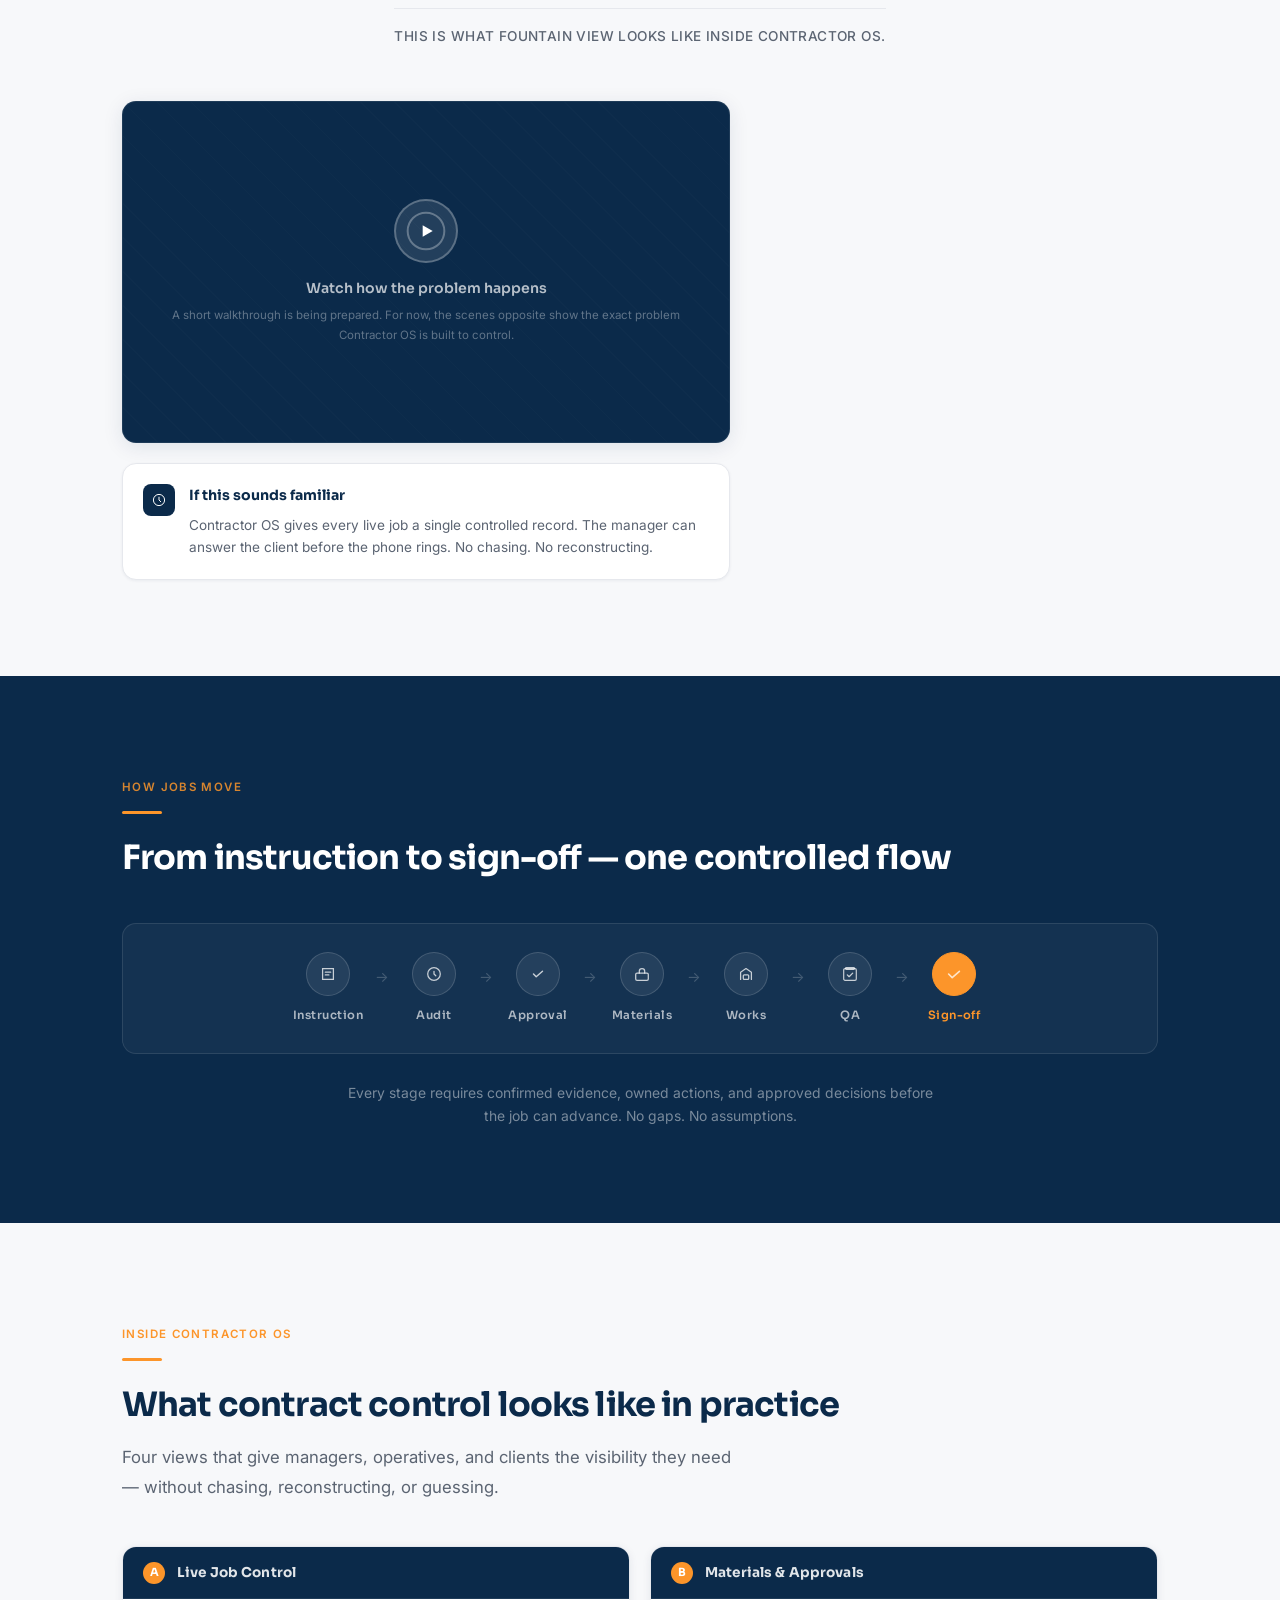
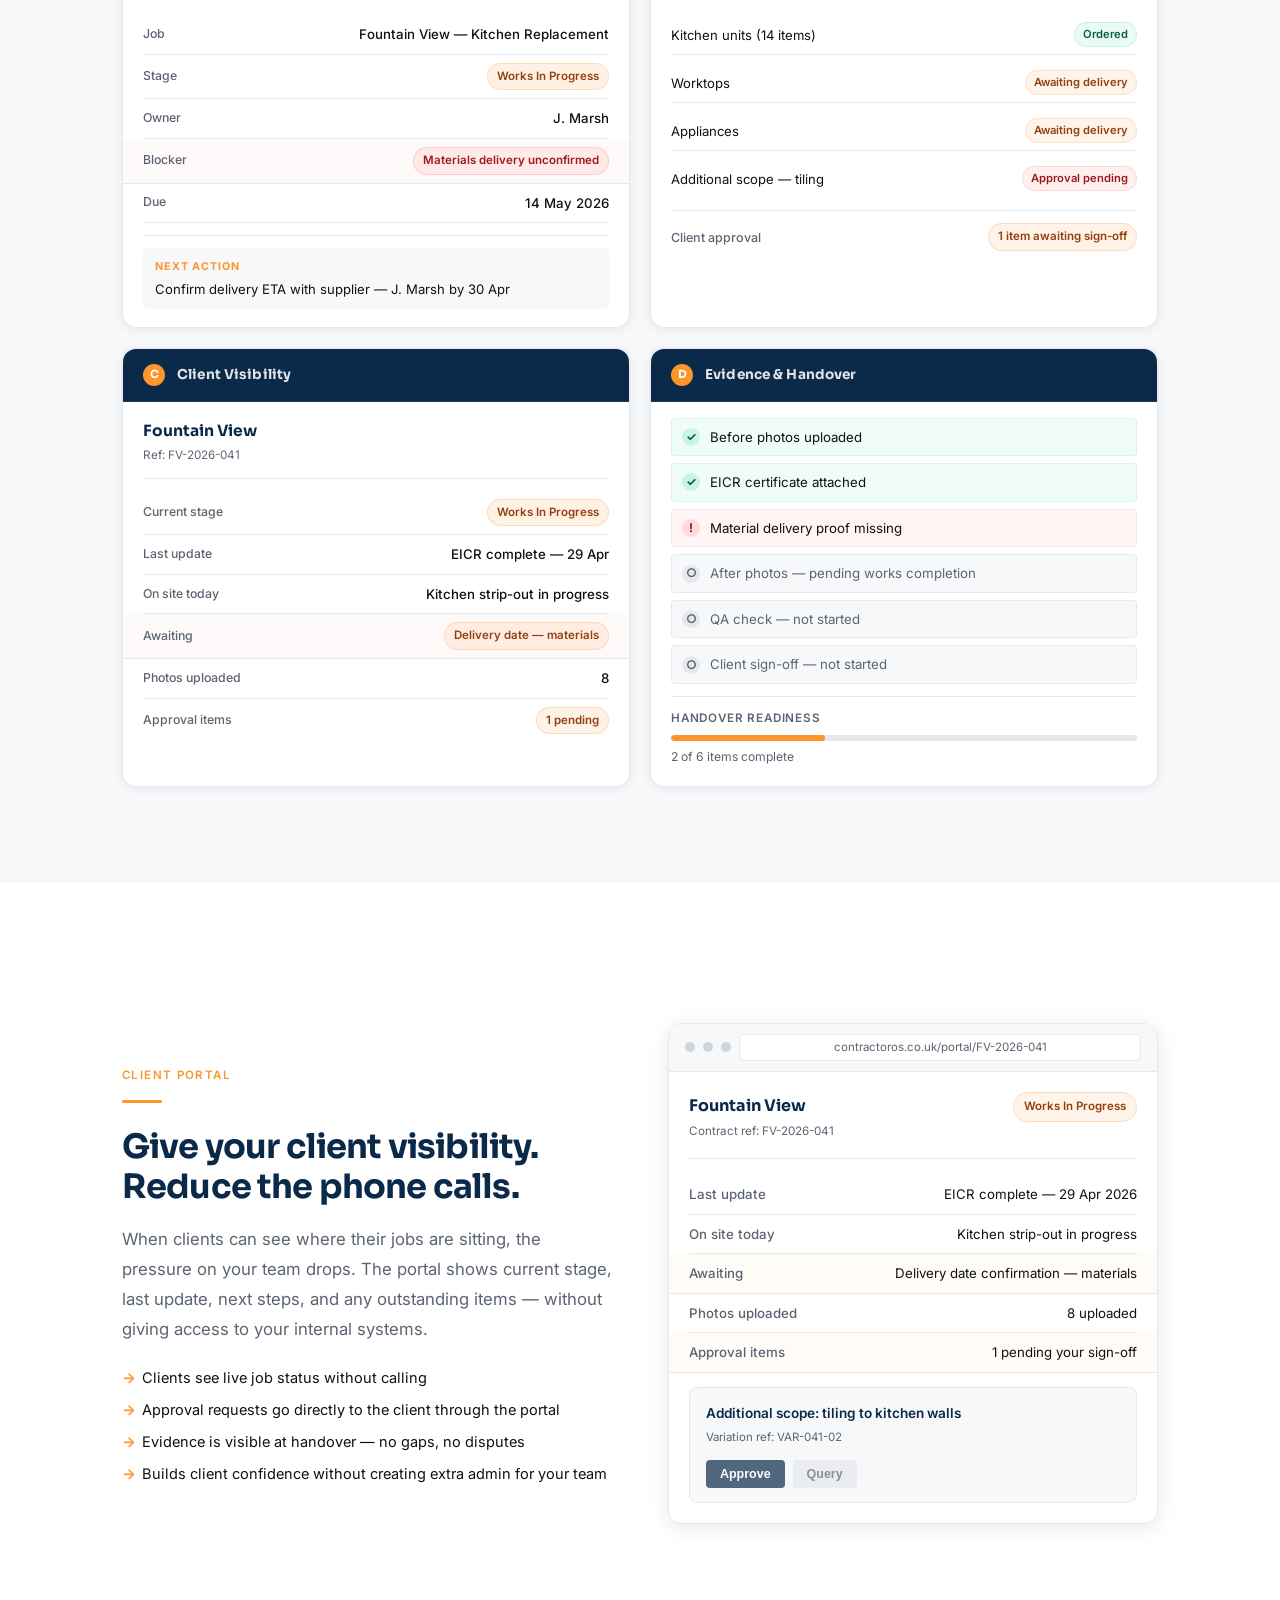
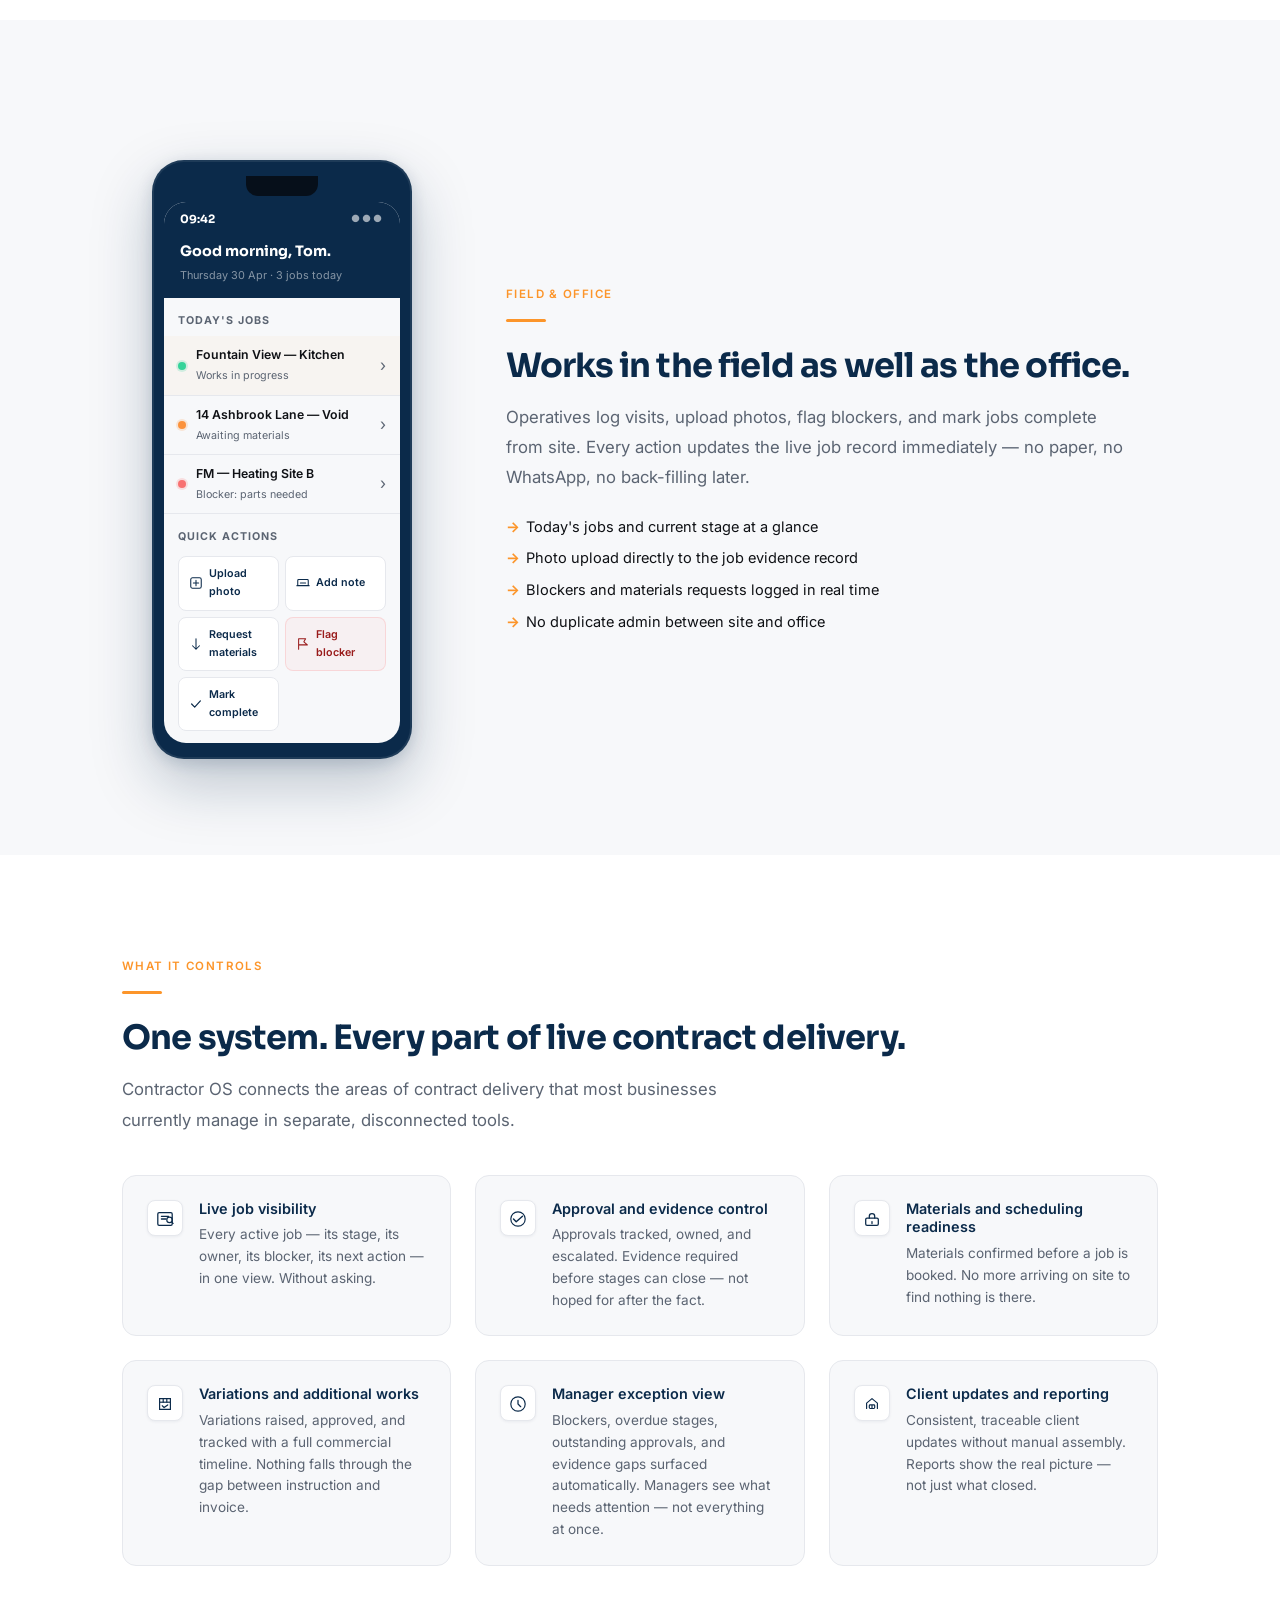
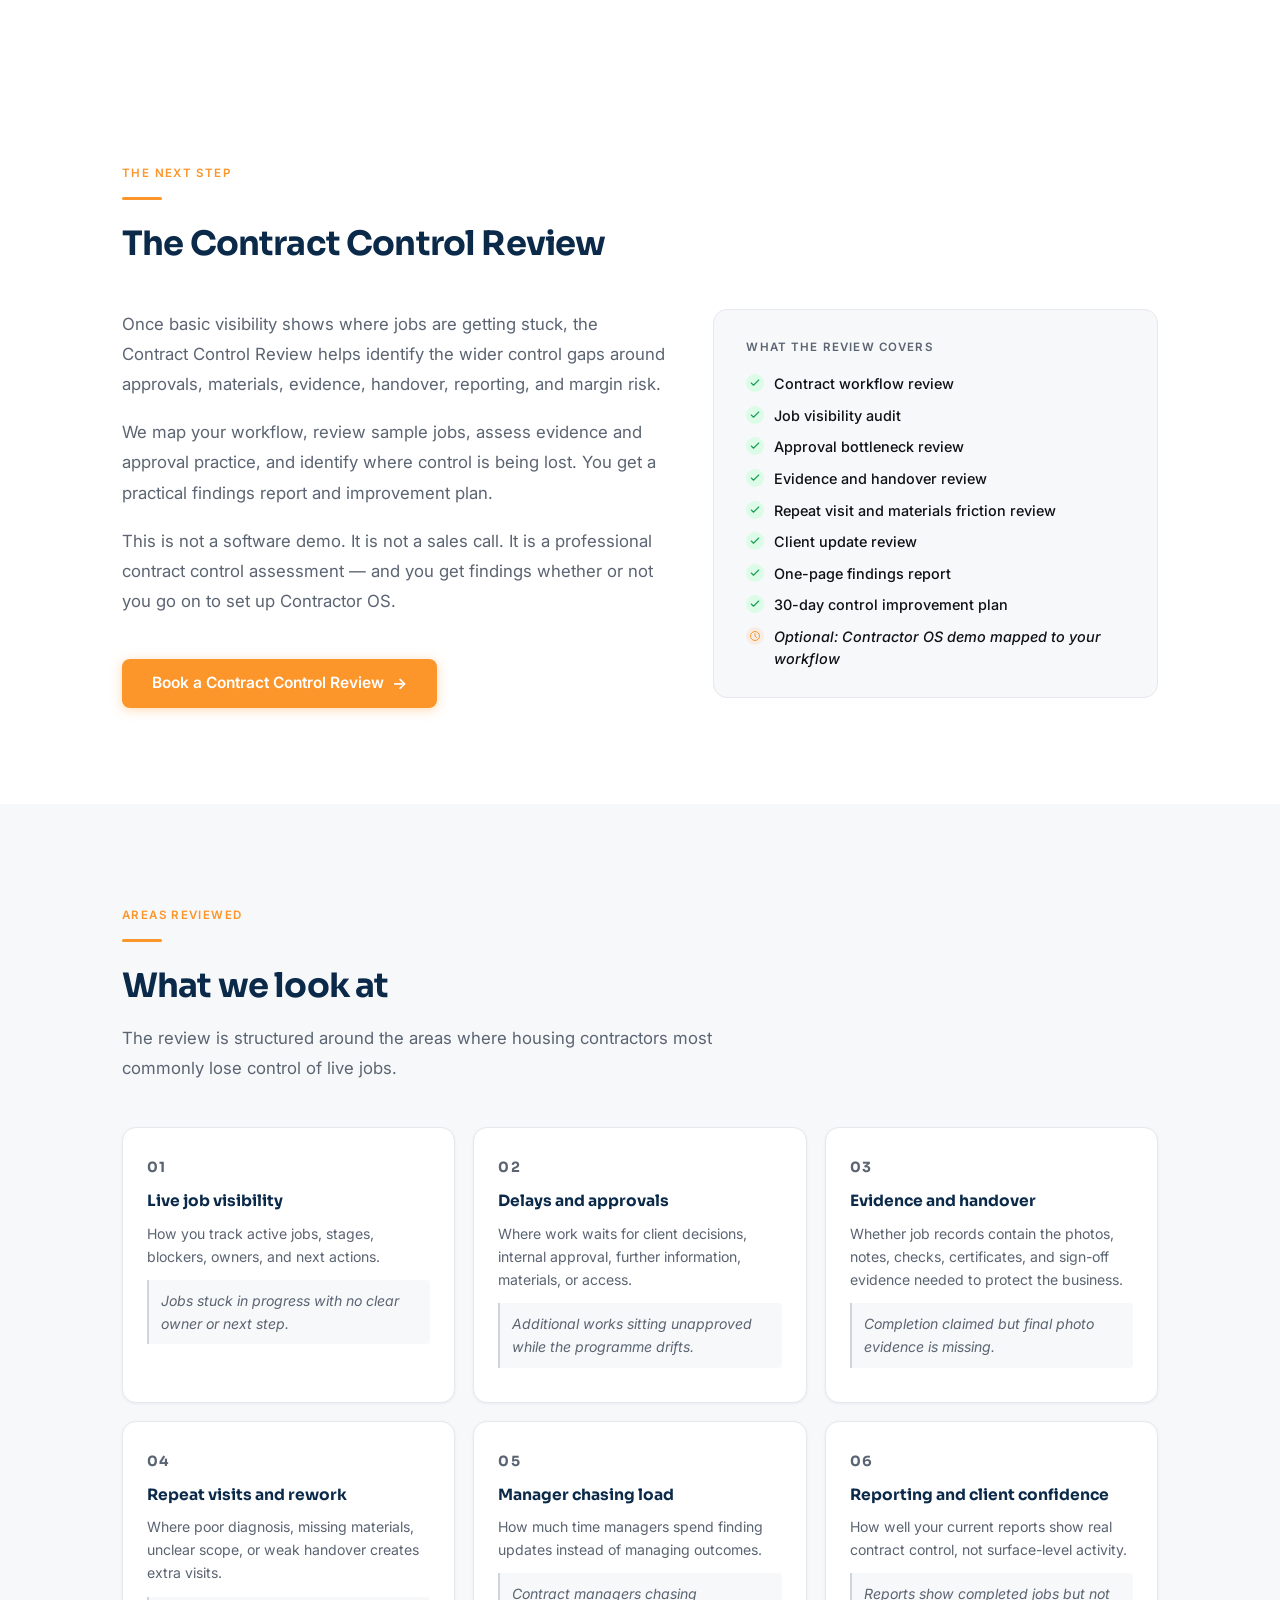
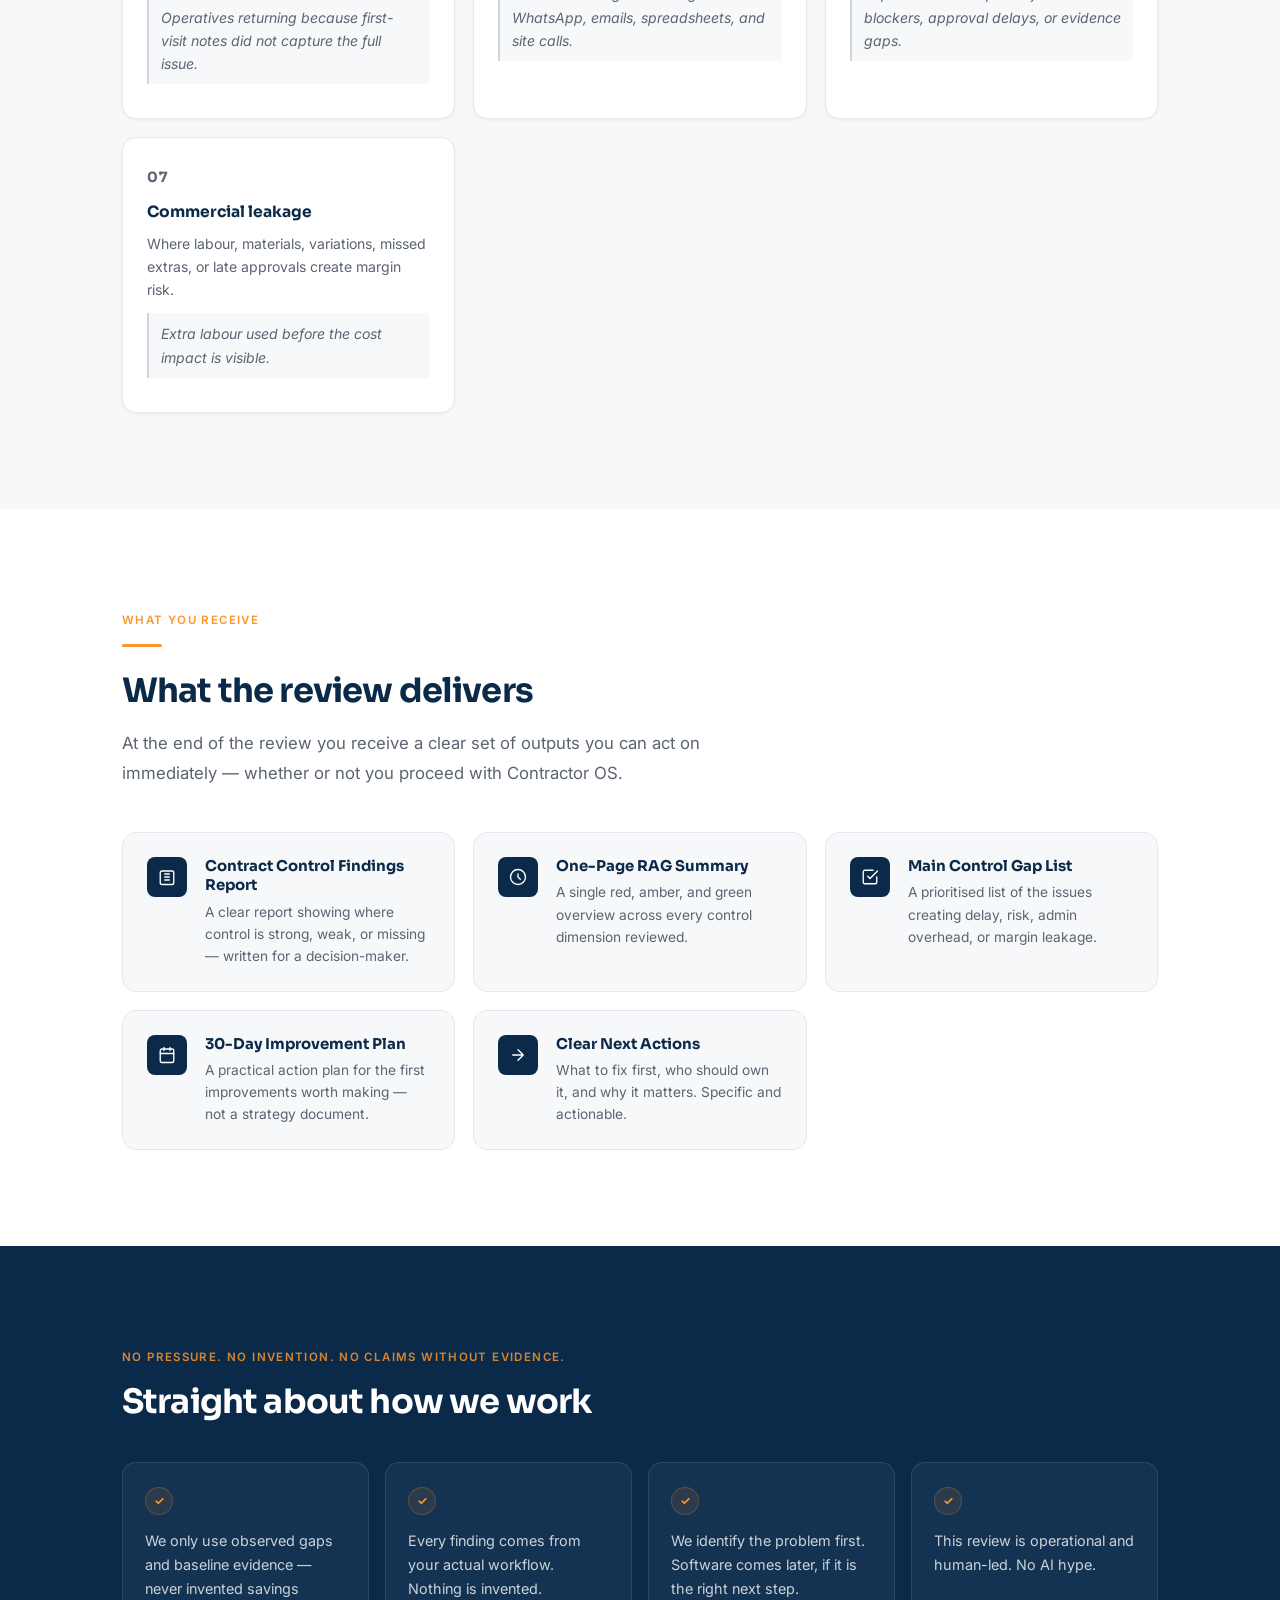
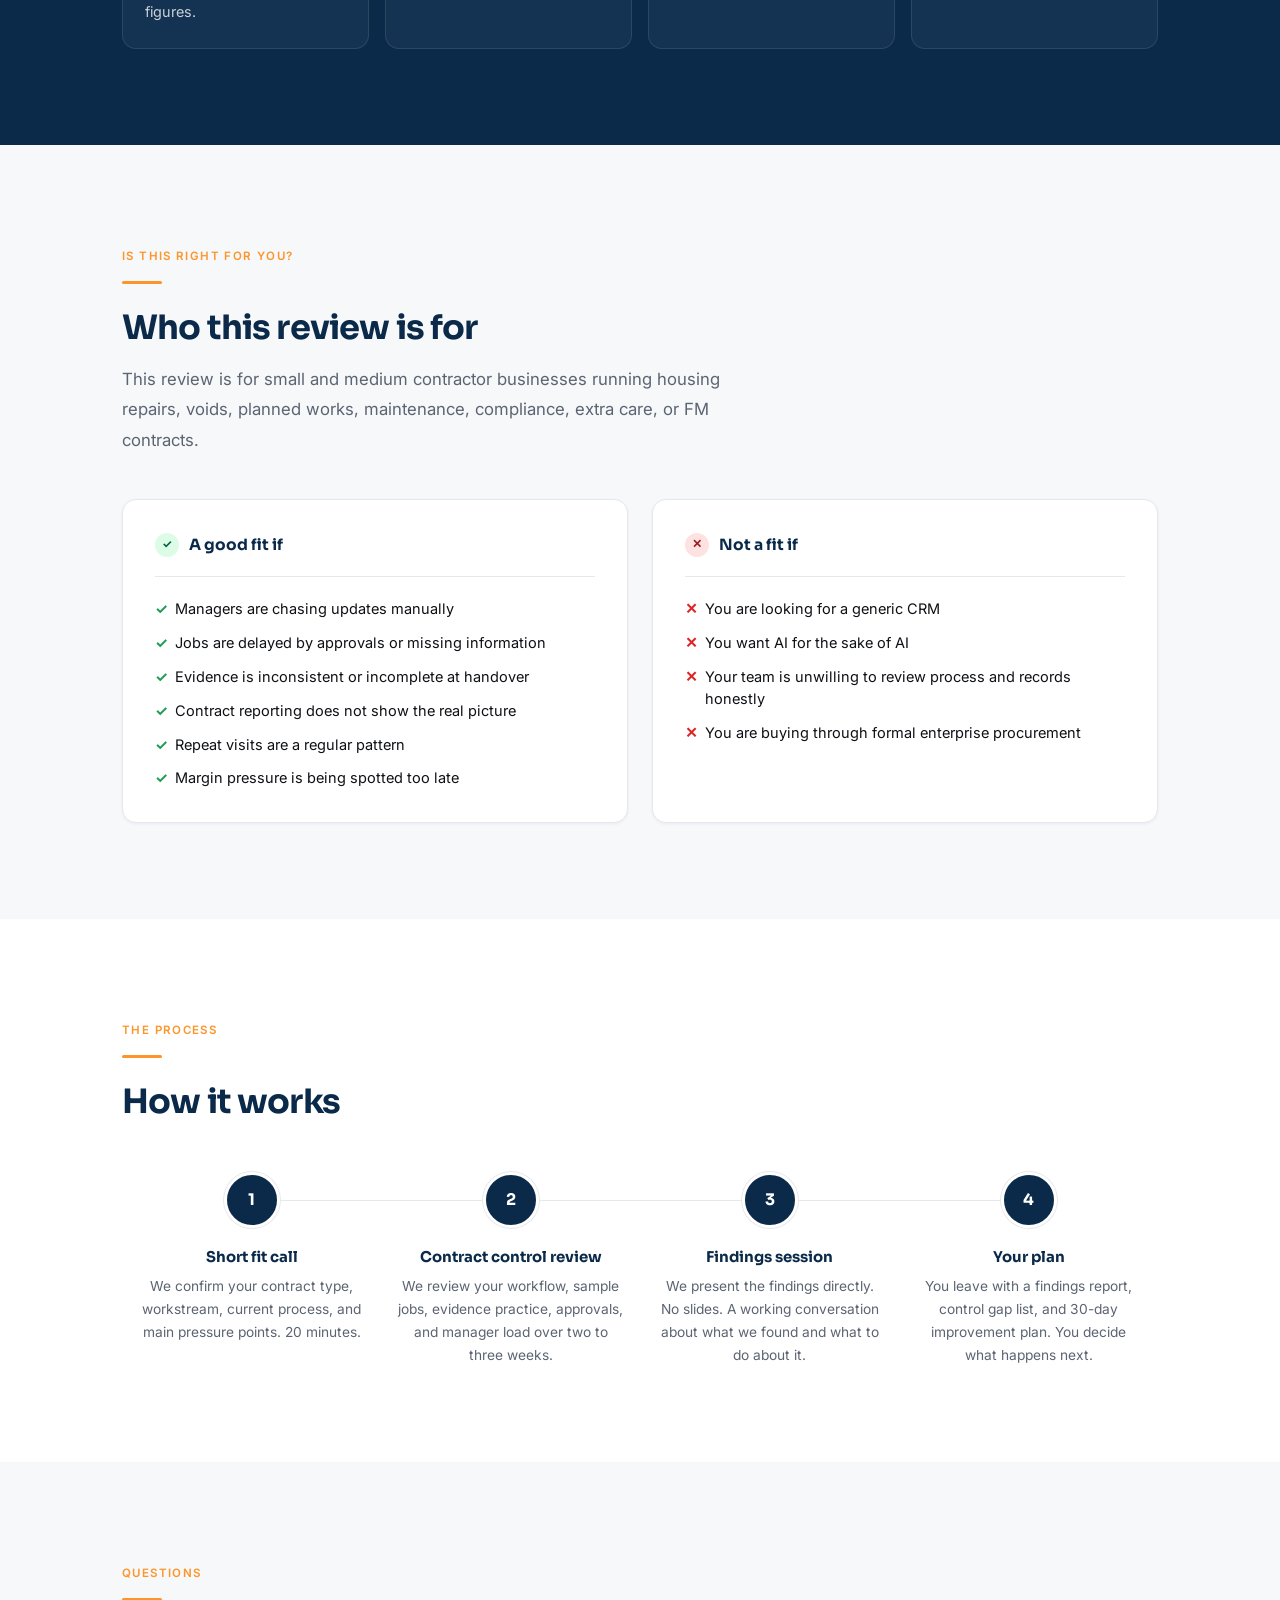
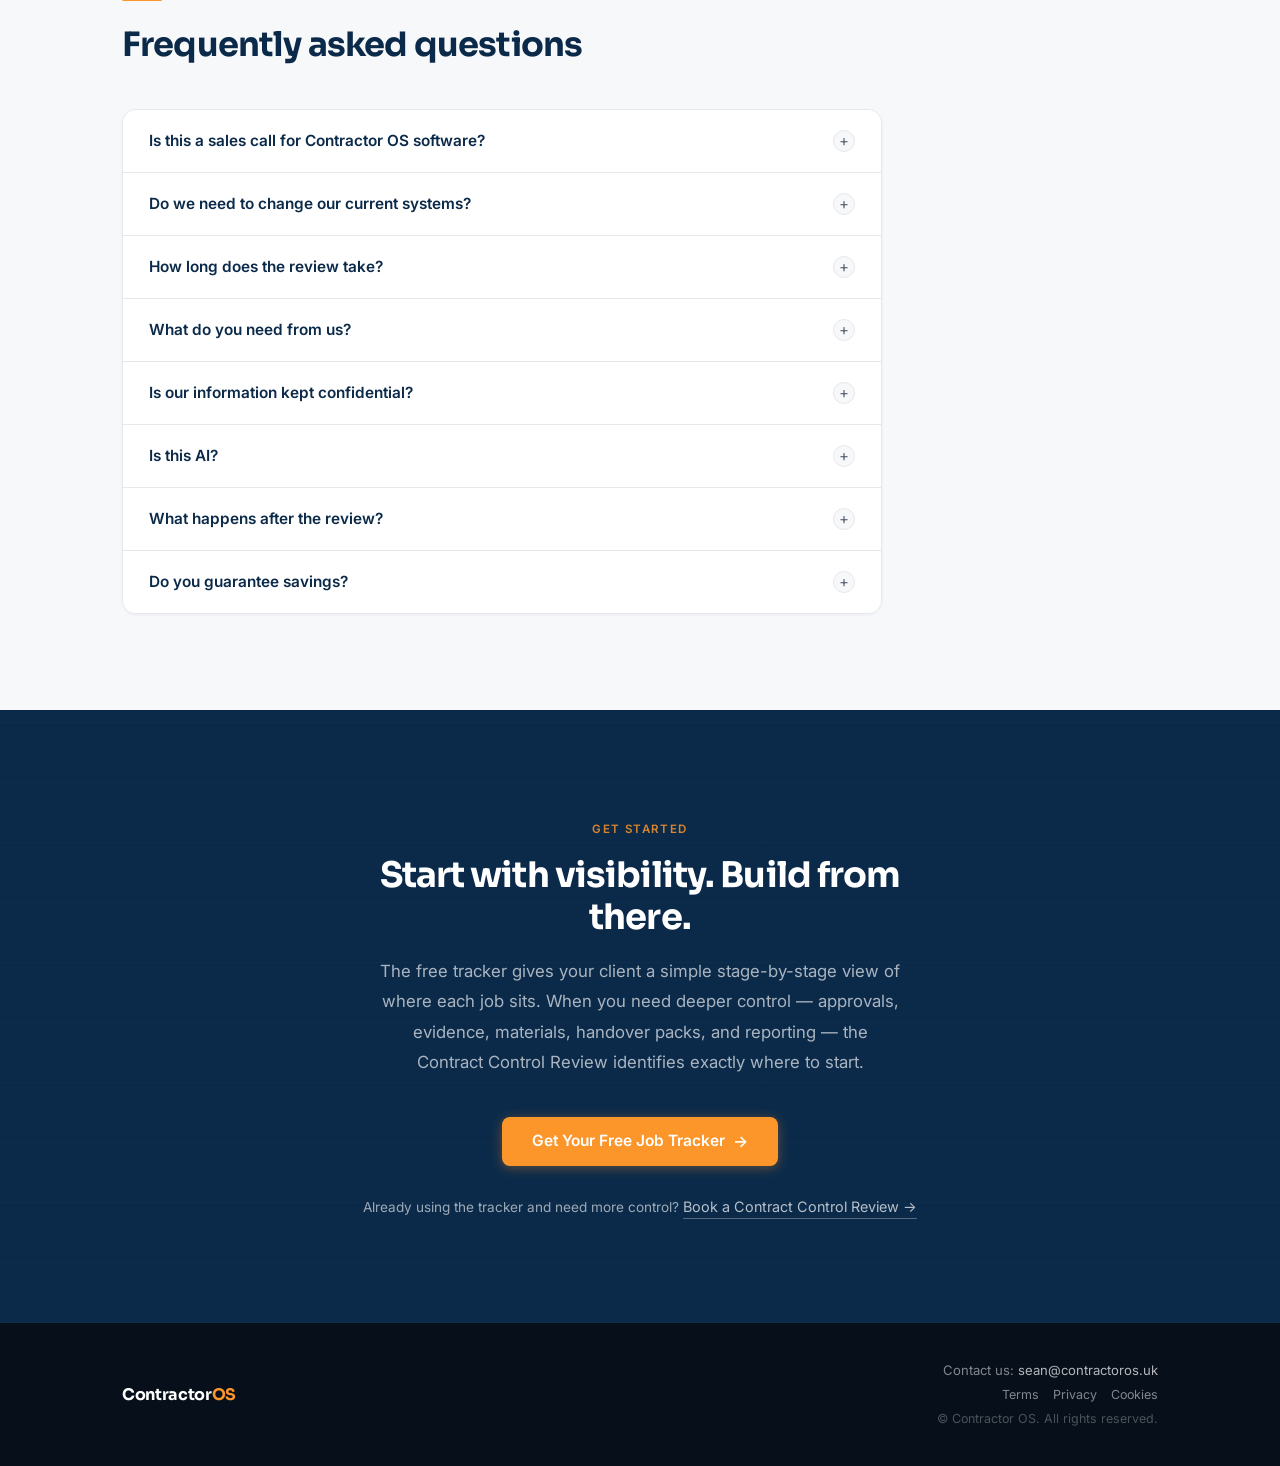
==== commit 1adaf020: "Add footer contact email" ====
--- a/index.html
+++ b/index.html
@@ -921,7 +921,7 @@
           <p>Once basic visibility shows where jobs are getting stuck, the Contract Control Review helps identify the wider control gaps around approvals, materials, evidence, handover, reporting, and margin risk.</p>
           <p>We map your workflow, review sample jobs, assess evidence and approval practice, and identify where control is being lost. You get a practical findings report and improvement plan.</p>
           <p>This is not a software demo. It is not a sales call. It is a professional contract control assessment — and you get findings whether or not you go on to set up Contractor OS.</p>
-          <a href="mailto:hello@contractoros.co.uk?subject=Contract%20Control%20Review"
+          <a href="mailto:sean@contractoros.uk?subject=Contract%20Control%20Review"
              class="btn btn-primary btn-arrow offer-cta" aria-label="Book a Contract Control Review">
             Book a Contract Control Review
           </a>
@@ -1266,7 +1266,7 @@
         </a>
         <p class="final-cta-note">
           Already using the tracker and need more control?
-          <a href="mailto:hello@contractoros.co.uk?subject=Contract%20Control%20Review"
+          <a href="mailto:sean@contractoros.uk?subject=Contract%20Control%20Review"
              class="final-cta-review-link" aria-label="Book a Contract Control Review">
             Book a Contract Control Review →
           </a>
@@ -1282,7 +1282,7 @@
       <div class="footer-inner">
         <span class="footer-logo">Contractor<span>OS</span></span>
         <div class="footer-meta">
-          <a href="mailto:hello@contractoros.co.uk" class="footer-email">hello@contractoros.co.uk</a>
+          <p class="footer-contact">Contact us: <a href="mailto:sean@contractoros.uk">sean@contractoros.uk</a></p>
           <nav class="footer-legal" aria-label="Legal links">
             <a href="terms.html">Terms</a>
             <a href="privacy.html">Privacy</a>
--- a/styles.css
+++ b/styles.css
@@ -1080,6 +1080,19 @@
 
 .footer-email:hover { color: rgba(255,255,255,0.8); }
 
+.footer-contact {
+  font-size: 0.82rem;
+  color: rgba(255,255,255,0.5);
+  margin: 0;
+}
+
+.footer-contact a {
+  color: rgba(255,255,255,0.7);
+  transition: color 0.15s;
+}
+
+.footer-contact a:hover { color: var(--white); }
+
 .footer-copy {
   font-size: 0.78rem;
   color: rgba(255,255,255,0.28);
